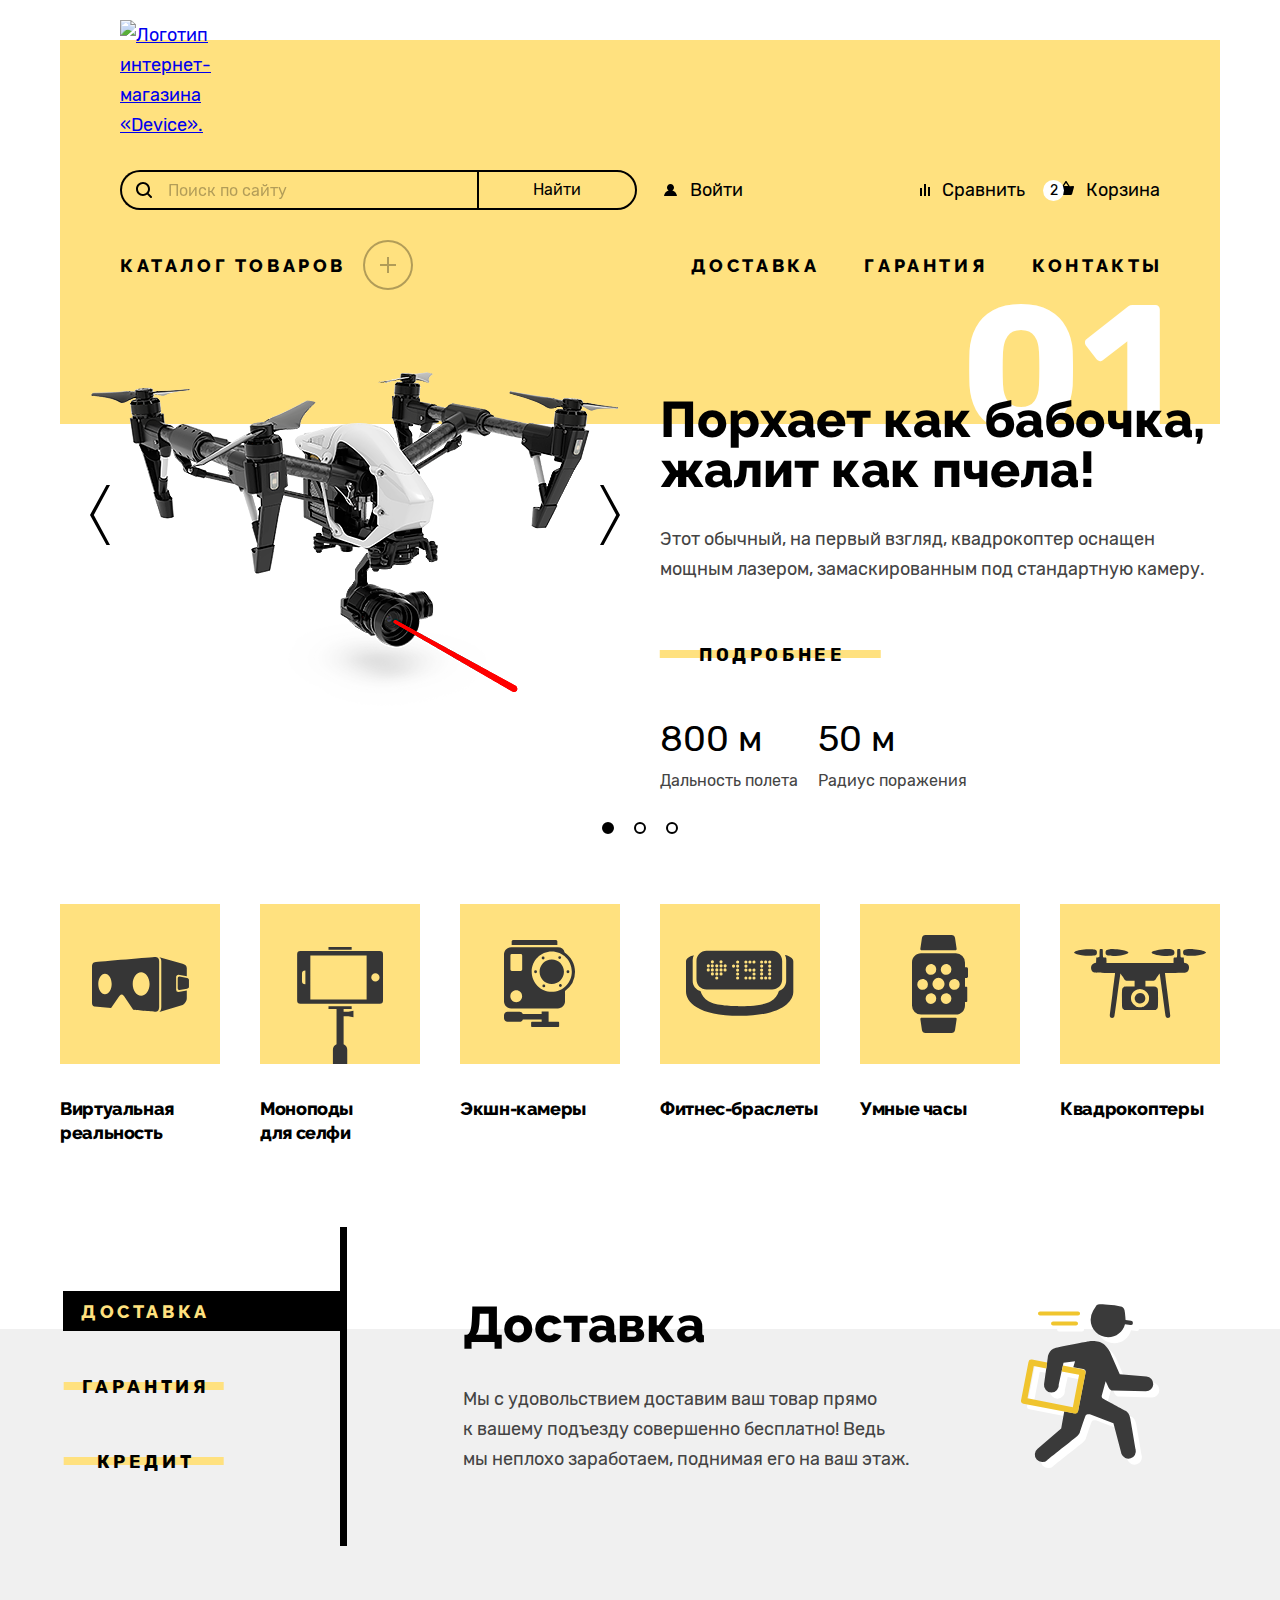
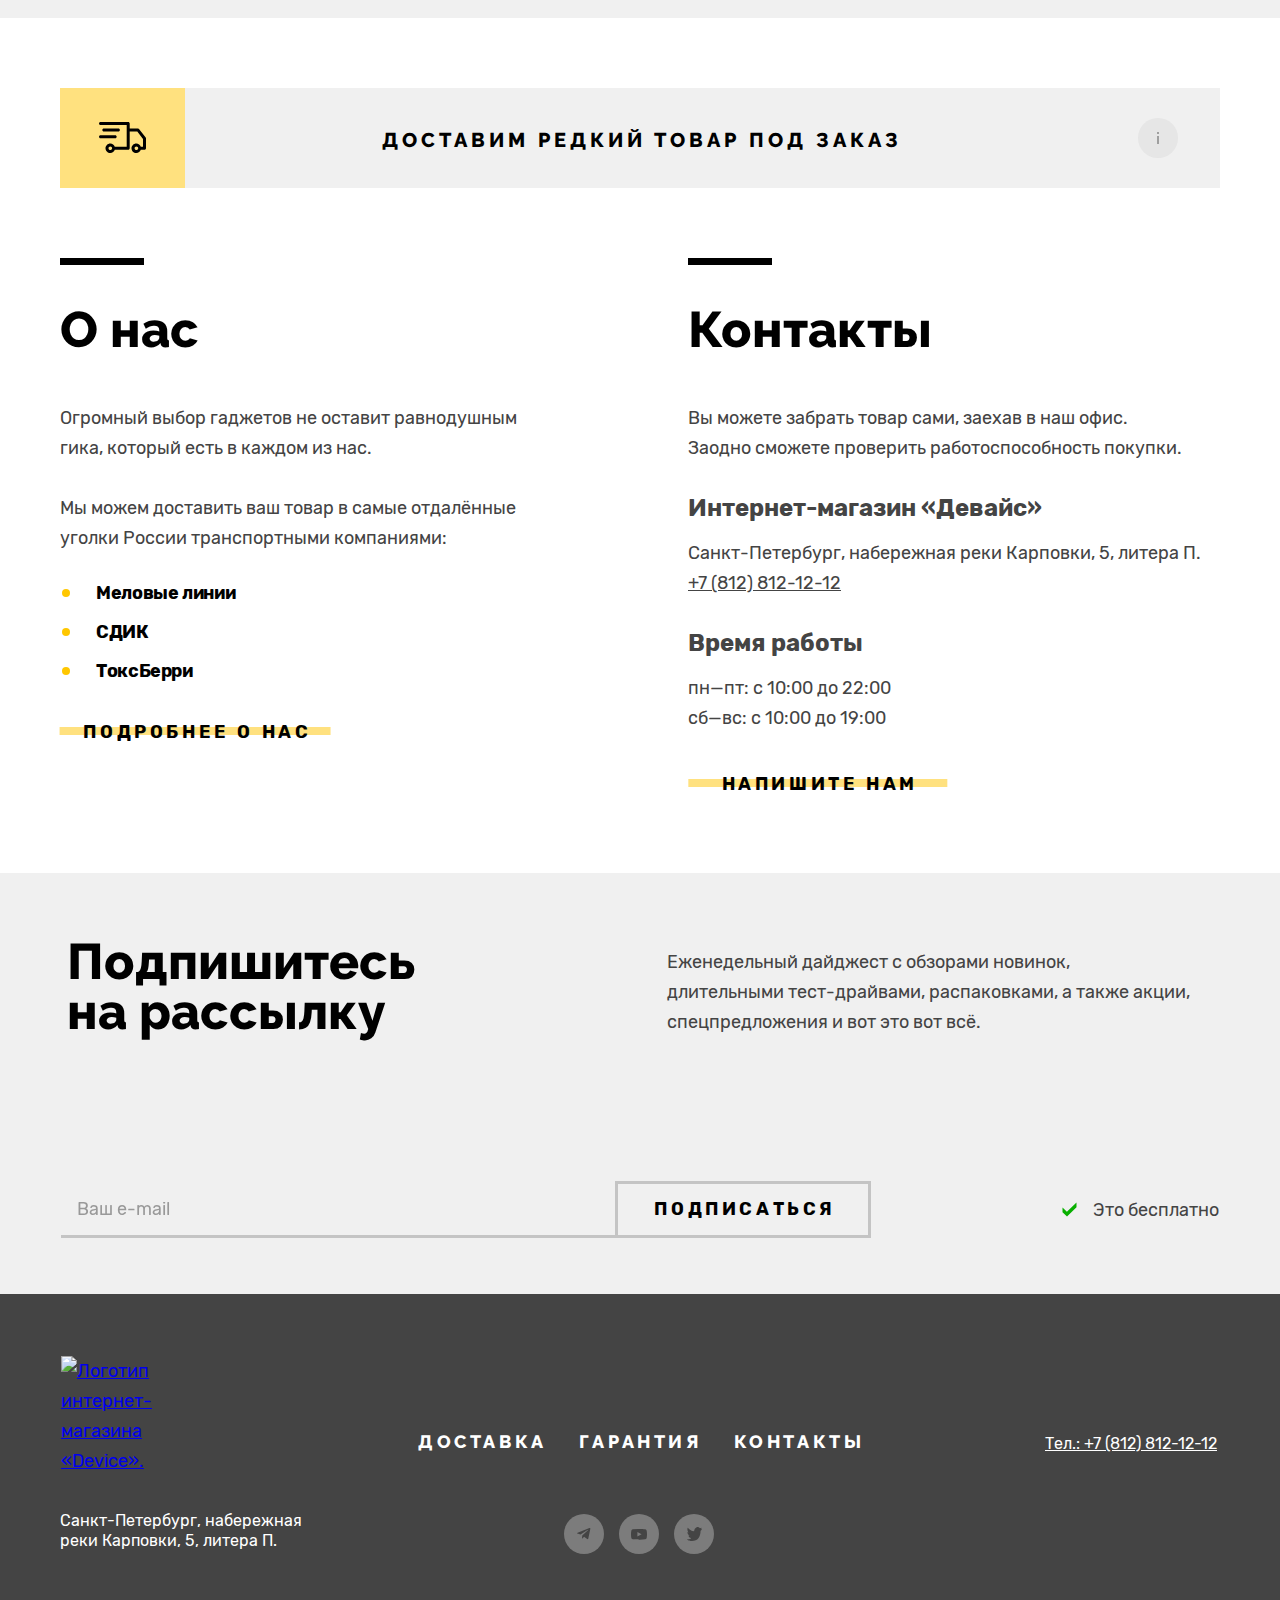
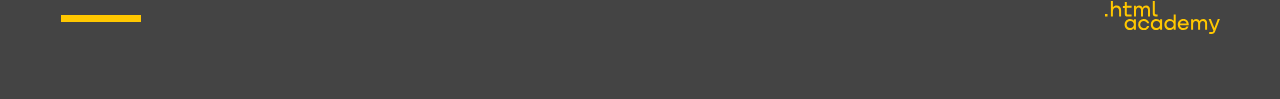
==== index.html @ b06fe4e9 "Рефакторинг сетки слайдера на Главной" ====
<!DOCTYPE html>
<html lang="ru">

	<head>
		<meta charset="utf-8">
		<meta name="viewport" content="width=device-width, initial-scale=1.0">
		<title>Главная | Девайс | HTML Academy</title>
		<meta name="description" content="Интернет-магазин гаджетов «Девайс».">
		<link rel="stylesheet" href="./styles/styles.min.css">

		<link rel="icon" href="./favicon.ico" sizes="any">
		<link rel="icon" href="./favicons/favicon.png" type="image/png" sizes="32x32">
	</head>

	<body>
		<header class="page-header container">
			<a class="page-header-logo logo focus-outline" href="./index.html" aria-current="page" aria-label="Главная">
				<img class="logo-image" src="./images/header-logo.svg" width="145" height="36" alt="Логотип интернет-магазина «Device».">
			</a>

			<div class="user-menu">
				<form class="site-search-form" action="https://echo.htmlacademy.ru/" method="get" autocomplete="off">
					<label class="site-search-label">
						<span class="visually-hidden">Поиск по сайту</span>
						<input class="site-search-field text-small" type="search" name="site-search" placeholder="Поиск по сайту" required>
					</label>
					<button class="site-search-button text-small normalize-button" type="submit">Найти</button>
				</form>

				<div class="user-navigation">
					<div class="user-auth">
						<a class="user-button login-button interactive-element" href="javascript:void(0)">Войти</a>
					</div>

					<a class="user-button compare-button interactive-element" href="javascript:void(0)">Сравнить</a>

					<div class="user-cart">
						<a class="user-button cart-button interactive-element" href="javascript:void(0)">
							Корзина
							<span class="cart-counter flex-center">2</span>
						</a>

						<div class="cart-popover text-small">
							<h2 class="visually-hidden">Корзина</h2>

							<ul class="cart-product-list reset-list">
								<li class="cart-product-item">
									<a class="cart-product-link interactive-element" href="javascript:void(0)">
										<h3 class="cart-product-title text-small">Любительская<br>селфи-палка</h3>
										<img class="cart-product-image" src="./images/cart-popover-product-1.jpg" width="39" height="43" alt="Черная палка для селфи с простым горизонтальным держателем.">
									</a>
									<button class="cart-product-remove normalize-button interactive-element" type="button">
										<span class="visually-hidden">Удалить из корзины</span>
									</button>
								</li>

								<li class="cart-product-item">
									<a class="cart-product-link interactive-element" href="javascript:void(0)">
										<h3 class="cart-product-title text-small">Профессиональная<br>селфи-палка</h3>
										<img class="cart-product-image" src="./images/cart-popover-product-2.jpg" width="39" height="43" alt="Черная палка для селфи со складным универсальным держателем.">
									</a>
									<button class="cart-product-remove normalize-button interactive-element" type="button">
										<span class="visually-hidden">Удалить из корзины</span>
									</button>
								</li>
							</ul>

							<dl class="cart-order-info">
								<div class="order-info-item order-info-number">
									<dt class="order-info-title">Товаров:&nbsp;</dt>
									<dd class="order-info-description">2</dd>
								</div>
								<div class="order-info-item order-info-price">
									<dt class="order-info-title">Сумма:&nbsp;</dt>
									<dd class="order-info-description">2000 ₽</dd>
								</div>
							</dl>

							<div class="cart-popover-button-container">
								<a class="cart-popover-button subtitle flex-center focus-outline" href="javascript:void(0)">
									Открыть корзину
								</a>
							</div>
						</div>
					</div>
				</div>
			</div>

			<!-- Для выделения текущей страницы - ссылке добавить класс "is-current" и удалить класс "interactive-element" -->

			<nav class="main-navigation">
				<div class="catalog-navigation">
					<button class="catalog-toggle subtitle normalize-button focus-outline" type="button">
						<span class="catalog-toggle-text">Каталог товаров</span>
						<span class="catalog-toggle-icon flex-center"></span>
					</button>

					<ul class="catalog-navigation-list reset-list">
						<li class="catalog-navigation-item">
							<a class="catalog-navigation-link interactive-element" href="javascript:void(0)">Виртуальная реальность</a>
						</li>
						<li class="catalog-navigation-item">
							<a class="catalog-navigation-link interactive-element" href="javascript:void(0)">Фитнес-браслеты</a>
						</li>
						<li class="catalog-navigation-item">
							<a class="catalog-navigation-link interactive-element" href="javascript:void(0)">Квадрокоптеры</a>
						</li>
						<li class="catalog-navigation-item">
							<a class="catalog-navigation-link interactive-element" href="./catalog.html">Моноподы для cелфи</a>
						</li>
						<li class="catalog-navigation-item">
							<a class="catalog-navigation-link interactive-element" href="javascript:void(0)">Умные часы</a>
						</li>
						<li class="catalog-navigation-item">
							<a class="catalog-navigation-link interactive-element" href="javascript:void(0)">Экшн-камеры</a>
						</li>
					</ul>
				</div>

				<ul class="site-navigation reset-list">
					<li class="site-navigation-item">
						<a class="site-navigation-link subtitle interactive-element" href="javascript:void(0)">Доставка</a>
					</li>
					<li class="site-navigation-item">
						<a class="site-navigation-link subtitle interactive-element" href="javascript:void(0)">Гарантия</a>
					</li>
					<li class="site-navigation-item">
						<a class="site-navigation-link subtitle interactive-element" href="javascript:void(0)">Контакты</a>
					</li>
				</ul>
			</nav>
		</header>

		<main class="main-index main-container">
			<h1 class="visually-hidden">Интернет-магазин гаджетов «Девайс»</h1>

			<section class="slider container section-gap">
				<h2 class="visually-hidden">Лучшие предложения нашего интернет-магазина</h2>

				<!-- Для переключения слайдов - слайду добавить класс "is-active" -->

				<ul class="slider-cards reset-list">
					<li class="slider-card is-active">
						<div class="slider-image-wrapper flex-center">
							<img class="slider-image" src="./images/slider-quadcopter.png" width="560" height="560" alt="Квадрокоптер, стреляющий лазером.">
						</div>

						<div class="slider-content">
							<h3 class="slider-title main-title">Порхает как бабочка, жалит как пчела!</h3>
							<p class="slider-description">
								Этот обычный, на первый взгляд, квадрокоптер оснащен мощным лазером, замаскированным под стандартную камеру.
							</p>
							<div class="slider-link-wrapper button-yellow-wrapper">
								<a class="slider-link button-yellow subtitle" href="javascript:void(0)">Подробнее</a>
							</div>
							<dl class="slider-features">
								<div class="slider-feature">
									<dt class="slider-feature-title">Дальность полета</dt>
									<dd class="slider-feature-description">800 м</dd>
								</div>
								<div class="slider-feature">
									<dt class="slider-feature-title">Радиус поражения</dt>
									<dd class="slider-feature-description">50 м</dd>
								</div>
							</dl>
						</div>
					</li>

					<li class="slider-card">
						<div class="slider-image-wrapper flex-center">
							<img class="slider-image" src="./images/slider-fitness-bracelet.png" width="560" height="560" alt="Мотивирующий фитнес-браслет.">
						</div>

						<div class="slider-content">
							<h3 class="slider-title main-title">Худеем<br>правильно!</h3>
							<p class="slider-description">
								Мотивирующие фитнес-браслеты помогут найти в себе силы не пропускать занятия и соблюдать диету.
							</p>
							<div class="slider-link-wrapper button-yellow-wrapper">
								<a class="slider-link button-yellow subtitle" href="javascript:void(0)">Подробнее</a>
							</div>
							<dl class="slider-features">
								<div class="slider-feature">
									<dt class="slider-feature-title">Без подзарядки</dt>
									<dd class="slider-feature-description">48 часов</dd>
								</div>
							</dl>
						</div>
					</li>

					<li class="slider-card">
						<div class="slider-image-wrapper flex-center">
							<img class="slider-image" src="./images/slider-selfie-stick.png" width="560" height="560" alt="Самая длинная селфи-палка.">
						</div>

						<div class="slider-content">
							<h3 class="slider-title main-title">Делай селфи,<br>как Бен Стиллер!</h3>
							<p class="slider-description">
								Самая длинная палка для селфи доступна в нашем магазине. Восемь (Восемь, Карл!) метров длиной и весом всего 5 кг.
							</p>
							<div class="slider-link-wrapper button-yellow-wrapper">
								<a class="slider-link button-yellow subtitle" href="javascript:void(0)">Подробнее</a>
							</div>
							<dl class="slider-features slider-features-big-gap">
								<div class="slider-feature">
									<dt class="slider-feature-title">Длина палки</dt>
									<dd class="slider-feature-description">8,5 м</dd>
								</div>
								<div class="slider-feature">
									<dt class="slider-feature-title">Вес палки</dt>
									<dd class="slider-feature-description">5 кг</dd>
								</div>
								<div class="slider-feature">
									<dt class="slider-feature-title">Материал</dt>
									<dd class="slider-feature-description">Карбон</dd>
								</div>
							</dl>
						</div>
					</li>
				</ul>

				<div class="slider-controls">
					<button class="slider-button slider-prev normalize-button interactive-element" type="button">
						<span class="visually-hidden">Предыдущий слайд</span>
					</button>
					<button class="slider-button slider-next normalize-button interactive-element" type="button">
						<span class="visually-hidden">Следующий слайд</span>
					</button>
				</div>

				<!-- Для переключения индикаторов и номеров слайдов - кнопке добавить класс "is-current" -->

				<div class="slider-pagination">
					<button class="slider-pagination-button is-current normalize-button focus-outline" type="button">
						<span class="visually-hidden">1 слайд</span>
					</button>
					<button class="slider-pagination-button normalize-button focus-outline" type="button">
						<span class="visually-hidden">2 слайд</span>
					</button>
					<button class="slider-pagination-button normalize-button focus-outline" type="button">
						<span class="visually-hidden">3 слайд</span>
					</button>
				</div>
			</section>

			<section class="index-catalog container section-gap">
				<h2 class="visually-hidden">Каталог товаров</h2>

				<ul class="index-catalog-cards reset-list">
					<li class="index-catalog-card">
						<a class="index-catalog-link index-catalog-virtual focus-outline" href="javascript:void(0)">
							<h3 class="index-catalog-title main-title">Виртуальная реальность</h3>
						</a>
					</li>
					<li class="index-catalog-card">
						<a class="index-catalog-link index-catalog-monopods focus-outline" href="./catalog.html">
							<h3 class="index-catalog-title main-title">Моноподы для&nbsp;селфи</h3>
						</a>
					</li>
					<li class="index-catalog-card">
						<a class="index-catalog-link index-catalog-cameras focus-outline" href="javascript:void(0)">
							<h3 class="index-catalog-title main-title">Экшн-камеры</h3>
						</a>
					</li>
					<li class="index-catalog-card">
						<a class="index-catalog-link index-catalog-bracelets focus-outline" href="javascript:void(0)">
							<h3 class="index-catalog-title main-title">Фитнес-браслеты</h3>
						</a>
					</li>
					<li class="index-catalog-card">
						<a class="index-catalog-link index-catalog-watches focus-outline" href="javascript:void(0)">
							<h3 class="index-catalog-title main-title">Умные часы</h3>
						</a>
					</li>
					<li class="index-catalog-card">
						<a class="index-catalog-link index-catalog-quadcopters focus-outline" href="javascript:void(0)">
							<h3 class="index-catalog-title main-title">Квадрокоптеры</h3>
						</a>
					</li>
				</ul>
			</section>

			<section class="services section-gap">
				<div class="services-wrapper container">
					<h2 class="visually-hidden">Наши услуги</h2>

					<!-- Для переключения вкладок - кнопке добавить класс "is-current" и удалить класс "button-yellow" -->

					<div class="services-controls">
						<button class="services-button is-current subtitle normalize-button" type="button">
							<span class="services-button-text">Доставка</span>
						</button>
						<button class="services-button button-yellow subtitle normalize-button" type="button">
							<span class="services-button-text">Гарантия</span>
						</button>
						<button class="services-button button-yellow subtitle normalize-button" type="button">
							<span class="services-button-text">Кредит</span>
						</button>
					</div>

					<!-- Для переключения вкладок - вкладке добавить класс "is-active" -->

					<ul class="services-tabs reset-list">
						<li class="services-tab services-delivery is-active">
							<div class="services-info">
								<h3 class="services-title main-title">Доставка</h3>
								<p class="services-description reset-paragraph">
									Мы с удовольствием доставим ваш товар прямо к&nbsp;вашему подъезду совершенно бесплатно! Ведь мы&nbsp;неплохо заработаем, поднимая его на ваш этаж.
								</p>
							</div>
						</li>

						<li class="services-tab services-warranty">
							<div class="services-info">
								<h3 class="services-title main-title">Гарантия</h3>
								<p class="services-description reset-paragraph">
									Если из-за возгорания купленного у нас товара у вас сгорит дом — не переживайте, мы выдадим вам новый. Товар, не дом, конечно же.
								</p>
							</div>
						</li>

						<li class="services-tab services-credit">
							<div class="services-info">
								<h3 class="services-title main-title">Кредит</h3>
								<p class="services-description reset-paragraph">
									Залезть в долговую яму стало проще! Кредитные консультанты подберут для вас наиболее выгодные условия кредита. Выгодные для банка, разумеется.
								</p>
							</div>
						</li>
					</ul>
				</div>
			</section>

			<section class="on-order container section-gap">
				<h2 class="visually-hidden">Доставка под заказ</h2>

				<a class="on-order-button focus-outline" href="javascript:void(0)">
					<span class="on-order-button-text subtitle">Доставим редкий товар под заказ</span>
					<span class="on-order-button-icon flex-center"></span>
				</a>
			</section>

			<div class="company-info container section-gap">
				<section class="about">
					<h2 class="company-info-title main-title">О нас</h2>

					<p class="company-info-description company-info-row-gap">
						Огромный выбор гаджетов не оставит равнодушным гика, который есть в каждом из нас.
					</p>
					<p class="company-info-description company-info-row-gap">
						Мы можем доставить ваш товар в самые отдалённые уголки России транспортными компаниями:
					</p>
					<ul class="about-delivery-list company-info-row-gap reset-list">
						<li class="about-delivery-item text-bold">Меловые линии</li>
						<li class="about-delivery-item text-bold">СДИК</li>
						<li class="about-delivery-item text-bold">ТоксБерри</li>
					</ul>

					<div class="about-more-wrapper button-yellow-wrapper">
						<a class="about-more button-yellow subtitle" href="javascript:void(0)">Подробнее о нас</a>
					</div>
				</section>

				<section class="contacts">
					<h2 class="company-info-title main-title">Контакты</h2>

					<p class="company-info-description company-info-row-gap">
						Вы можете забрать товар сами, заехав в наш офис. Заодно сможете проверить работоспособность покупки.
					</p>
					<h3 class="company-info-subtitle">Интернет-магазин «Девайс»</h3>
					<address class="contacts-address company-info-row-gap">
						<p class="contacts-address-text reset-paragraph">Санкт-Петербург, набережная реки Карповки, 5, литера П.</p>
						<a class="contacts-phone interactive-element" href="tel:+78128121212">+7 (812) 812-12-12</a>
					</address>
					<h3 class="company-info-subtitle">Время работы</h3>
					<ul class="contacts-schedule company-info-row-gap reset-list">
						<li class="contacts-schedule-item">пн—пт: с 10:00 до 22:00</li>
						<li class="contacts-schedule-item">сб—вс: с 10:00 до 19:00</li>
					</ul>

					<div class="contacts-feedback-wrapper button-yellow-wrapper">
						<a class="contacts-feedback button-yellow subtitle" href="javascript:void(0)">Напишите нам</a>
					</div>
				</section>
			</div>

			<section class="subscription">
				<div class="subscription-wrapper container">
					<div class="subscription-info-container">
						<h2 class="subscription-title main-title">Подпишитесь на&nbsp;рассылку</h2>
						<p class="subscription-description">
							Еженедельный дайджест с обзорами новинок,<br>
							длительными тест-драйвами, распаковками, а также акции, спецпредложения и вот это вот всё.
						</p>
					</div>

					<!-- Для показа ошибки - полю формы добавить класс "has-error" -->

					<div class="subscription-form-container">
						<form class="subscription-form" action="https://echo.htmlacademy.ru/" method="post" autocomplete="off">
							<label class="subscription-label">
								<span class="visually-hidden">Введите ваш e-mail</span>
								<input class="subscription-field normalize-input" type="email" name="subscription-email" placeholder="Ваш e-mail" required>
							</label>
							<button class="subscription-button button subtitle focus-outline" type="submit">
								Подписаться
							</button>
						</form>

						<span class="subscription-remark">Это бесплатно</span>
					</div>
				</div>
			</section>
		</main>

		<footer class="page-footer">
			<div class="page-footer-wrapper container">
				<div class="page-footer-left">
					<a class="page-footer-logo logo focus-outline" href="./index.html" aria-current="page" aria-label="Главная">
						<img class="logo-image" src="./images/footer-logo.svg" width="145" height="36" alt="Логотип интернет-магазина «Device».">
					</a>

					<address class="page-footer-address text-small">
						<p class="page-footer-address-text reset-paragraph">Санкт-Петербург, набережная реки Карповки, 5, литера П.</p>
					</address>
				</div>

				<div class="page-footer-center">
					<ul class="footer-navigation reset-list">
						<li class="footer-navigation-item">
							<a class="footer-navigation-link page-footer-link subtitle focus-outline" href="javascript:void(0)">
								Доставка
							</a>
						</li>
						<li class="footer-navigation-item">
							<a class="footer-navigation-link page-footer-link subtitle focus-outline" href="javascript:void(0)">
								Гарантия
							</a>
						</li>
						<li class="footer-navigation-item">
							<a class="footer-navigation-link page-footer-link subtitle focus-outline" href="javascript:void(0)">
								Контакты
							</a>
						</li>
					</ul>

					<ul class="footer-social reset-list">
						<li class="footer-social-item">
							<a class="footer-social-link footer-social-telegram flex-center" href="https://t.me/htmlacademy" target="_blank">
								<span class="visually-hidden">Мы в Telegram</span>
							</a>
						</li>
						<li class="footer-social-item">
							<a class="footer-social-link footer-social-youtube flex-center" href="https://www.youtube.com/user/htmlacademyru" target="_blank">
								<span class="visually-hidden">Мы на Youtube</span>
							</a>
						</li>
						<li class="footer-social-item">
							<a class="footer-social-link footer-social-twitter flex-center" href="https://twitter.com/htmlacademy_ru" target="_blank">
								<span class="visually-hidden">Мы в Twitter</span>
							</a>
						</li>
					</ul>
				</div>

				<div class="page-footer-right">
					<address class="page-footer-address text-small">
						<a class="page-footer-phone page-footer-link focus-outline" href="tel:+78128121212">Тел.: +7 (812) 812-12-12</a>
					</address>

					<a class="page-footer-developer focus-outline" href="https://htmlacademy.ru/" target="_blank">
						<span class="visually-hidden">Разработчик дизайна сайта — HTML Academy</span>
					</a>
				</div>
			</div>
		</footer>

		<!-- Для открытия модального окна - удалить у него класс "modal-container-close" -->

		<div class="modal-container modal-container-close flex-center">
			<div class="modal modal-on-order">
				<button class="modal-close-button normalize-button focus-outline" type="button">
					<span class="visually-hidden">Закрыть</span>
				</button>

				<section class="modal-content">
					<h2 class="modal-title main-title">Доставка под заказ</h2>

					<form class="on-order-form" action="https://echo.htmlacademy.ru/" method="post" autocomplete="off">

						<!-- Для показа сообщения добавить ему класс "is-shown" -->

						<p class="on-order-group">
							<label class="on-order-control">
								<span class="on-order-label text-bold">Ваше имя:</span>
								<input class="on-order-field on-order-field-name text-small focus-outline" type="text" name="customer-name" placeholder="Введите имя" required>
							</label>
							<span class="on-order-message"></span>
						</p>

						<!-- Для показа ошибки добавить классы - текстовому полю "has-error", сообщению об ошибке "on-order-error" -->

						<p class="on-order-group on-order-email">
							<label class="on-order-control">
								<span class="on-order-label text-bold">Ваш e-mail:</span>
								<input class="on-order-field on-order-field-email text-small focus-outline" type="email" name="customer-email" placeholder="Введите e-mail" required>
							</label>
							<span class="on-order-message">Забавный у вас адрес</span>
						</p>

						<p class="on-order-group on-order-goods">
							<label class="on-order-control">
								<span class="on-order-label text-bold">Что нужно привезти:</span>
								<input class="on-order-field on-order-field-goods text-small focus-outline" type="text" name="customer-goods" placeholder="В свободной форме" required>
							</label>
							<span class="on-order-message"></span>
						</p>

						<div class="on-order-group on-order-number">
							<div class="on-order-label-tooltip">
								<label class="on-order-label-number text-bold" for="customer-number">Количество:</label>

								<div class="on-order-form-tooltip">
									<button class="form-tooltip-toggle normalize-button flex-center" type="button" aria-labelledby="tooltip-label-number">
									</button>
									<span class="form-tooltip-text text-small" role="tooltip" id="tooltip-label-number">
										Постараемся найти, сколько нужно. Привезём сколько получится по требованиям к&nbsp;провозу багажа.
									</span>
								</div>
							</div>

							<!-- Для показа ошибки добавить обертке класс "has-error" -->

							<div class="on-order-field-number">
								<button class="on-order-number-button on-order-number-minus flex-center" type="button">
									<span class="visually-hidden">Уменьшить количество</span>
								</button>
								<input class="on-order-number-input text-small" type="number" id="customer-number" name="customer-number" value="1" min="0" required>
								<button class="on-order-number-button on-order-number-plus flex-center" type="button">
									<span class="visually-hidden">Увеличить количество</span>
								</button>
							</div>
						</div>

						<div class="form-button-wrapper button-yellow-wrapper">
							<button class="on-order-form-button button-yellow subtitle normalize-button" type="submit">
								Отправить
							</button>
						</div>
					</form>
				</section>
			</div>
		</div>
	</body>
</html>
---- styles/styles.min.css ----
@font-face{font-family:"Rubik";font-style:normal;font-weight:400;src:url(../fonts/rubik/rubik-400.woff2)format("woff2");font-display:swap}@font-face{font-family:"Rubik";font-style:normal;font-weight:700;src:url(../fonts/rubik/rubik-700.woff2)format("woff2");font-display:swap}@font-face{font-family:"Raleway";font-style:normal;font-weight:800;src:url(../fonts/raleway/raleway-800.woff2)format("woff2");font-display:swap}*,::after,::before{box-sizing:border-box}html{height:100%}body{display:flex;flex-direction:column;min-width:1240px;min-height:100%;margin:0;font:18px/30px"Rubik","Arial",sans-serif;color:#444;background-color:#fff}img{max-width:100%;height:auto;object-fit:contain}.container{width:1160px;margin:0 auto}.main-container{flex-grow:1}.section-gap{margin-bottom:70px}.flex-center{display:flex;align-items:center;justify-content:center}.visually-hidden{position:absolute;width:1px;height:1px;margin:-1px;padding:0;white-space:nowrap;border:0;-webkit-clip-path:inset(100%);clip-path:inset(100%);clip:rect(0 0 0 0);overflow:hidden}.reset-list{margin:0;padding:0;list-style:none}.reset-paragraph{margin:0}.normalize-button{cursor:pointer}.normalize-button,.normalize-input{margin:0;padding:0;font-family:inherit;background-color:transparent;border:0}.main-title,.subtitle{margin:0;font-family:"Raleway","Verdana",sans-serif;font-weight:800;font-size:50px;line-height:50px;color:#000}.subtitle{font-size:18px;line-height:21px;letter-spacing:.2em;text-transform:uppercase;text-decoration:none}.text-bold,.text-small{line-height:20px;color:#000}.text-bold{font-weight:700;font-size:18px;letter-spacing:-.02em}.text-small{font-size:16px}.button{min-height:57px;margin:0;padding:15px 32px 15px 36px;font-family:inherit;background-color:transparent;border:0;cursor:pointer}.button:disabled{opacity:.3;pointer-events:none}.button-yellow-wrapper{display:inline-block}.button-yellow{position:relative;left:2.5%;z-index:1;display:inline-flex;align-items:center;justify-content:center;min-width:210px;max-width:305px;min-height:40px;margin:0;padding:11px 11px 8px 15px;font-family:inherit;text-align:center;background-color:transparent;border:0;cursor:pointer}.button-yellow::after,.button-yellow::before{position:absolute;top:50%;left:50%;width:105%;height:100%;content:""}.button-yellow::before{z-index:-1;background-color:#ffe17f;transform:translate(-50%,-50%) scaleY(.2);transition:100ms ease-in}.button-yellow::after{transform:translate(-50%,-50%);background-color:transparent}.interactive-element:hover,.logo:hover .logo-image{opacity:.6}.interactive-element:focus-visible{outline:2px solid #af4fff;outline-offset:2px}@supports not selector(:focus-visible){.interactive-element:focus{outline:2px solid #af4fff;outline-offset:2px}}.interactive-element:active,.logo:active .logo-image{opacity:.3}.interactive-element:disabled{opacity:.1;pointer-events:none}.focus-outline:focus-visible,.site-search-button:focus-visible::before{outline:2px solid #af4fff;outline-offset:2px}@supports not selector(:focus-visible){.focus-outline:focus{outline:2px solid #af4fff;outline-offset:2px}}.logo{display:block;width:145px}.logo-image{display:block;object-fit:fill;transition:opacity 100ms ease-out}.page-header{padding:20px 60px 0;background:linear-gradient(rgba(255,255,255,0) 40px,#ffe17f 40px)}.page-header-logo,.user-menu{margin-bottom:30px}.user-menu{display:grid;grid-template-columns:517px 1fr;gap:26px;align-items:start}.site-search-form{display:flex}.site-search-label{width:359px;min-height:40px;margin-right:-2px}.site-search-field{width:calc(100% - 2px);height:100%;margin:0;padding:8px 18px 8px 46px;font-family:inherit;background:url(../icons/stack.svg#header-site-search)no-repeat 14px center/16px 16px;background-color:transparent;border:2px solid #000;border-right:0;border-radius:50px 0 0 50px;-webkit-appearance:textfield;appearance:textfield}.site-search-field::placeholder{color:#000;opacity:.3}.site-search-field::-webkit-search-cancel-button,.site-search-field::-webkit-search-decoration,.site-search-field::-webkit-search-results-button,.site-search-field::-webkit-search-results-decoration{margin:0;-webkit-appearance:none;appearance:none}.site-search-field:focus{outline:0}.site-search-label:focus-within{z-index:1;outline:2px solid #af4fff;outline-offset:2px}.site-search-field:disabled{opacity:.3}.site-search-button{position:relative;flex-shrink:0;width:160px;padding:8px 18px;border:2px solid #000;border-radius:0 50px 50px 0;transition:300ms ease-out}.site-search-button::before{position:absolute;top:-2px;left:-2px;width:calc(100% + 4px);height:calc(100% + 4px);content:""}.site-search-button:hover{color:#fff;background-color:#000}.site-search-button:focus{outline:0}@supports not selector(:focus-visible){.site-search-button:focus::before{outline:2px solid #af4fff;outline-offset:2px}}.site-search-button:active{color:rgba(255,255,255,.3);background-color:#000}.site-search-button:disabled{opacity:.3;pointer-events:none}.user-navigation{display:flex;flex-wrap:wrap;row-gap:5px}.user-auth{display:flex;align-items:flex-start;justify-content:space-between;width:231px;margin-right:26px}.user-button{display:flex;padding:5px 0;text-decoration:none;color:#000}.user-button::before{flex-shrink:0;margin:9px 12px 0 0;background-repeat:no-repeat;content:""}.login-button::before{width:15px;height:12px;background-image:url(../icons/stack.svg#header-user-login);background-size:15px 12px}.log-ut-button{margin-left:9px;padding:2px;text-decoration:none;color:rgba(0,0,0,.3)}.log-ut-button:active,.log-ut-button:hover{color:#000}.compare-button{margin-right:auto}.compare-button::before{width:10px;height:12px;background-image:url(../icons/stack.svg#header-user-compare);background-size:10px 12px}.user-cart{position:relative}.cart-button::before{width:16px;height:14px;margin:6px 12px 0-3px;background-image:url(../icons/stack.svg#header-user-cart);background-size:16px 14px}.cart-counter{z-index:1;order:-1;align-self:flex-start;min-width:21px;min-height:21px;margin:4.5px -3px 0 0;padding:0 1px;font-size:14px;line-height:17px;background-color:#fff;border-radius:50px}.cart-popover{position:absolute;top:calc(100% + 5px);right:-77px;z-index:3;display:none;width:320px;min-height:134px;color:#fff;background-color:#000}.cart-popover::before{position:absolute;top:-6px;left:50%;transform:translateX(-50%);width:14px;height:6px;background:url(../icons/stack.svg#popover-triangle)no-repeat 0 0/14px 6px;content:""}.cart-item:focus-within .cart-popover{display:block}.cart-product-item{display:grid;grid-template-columns:1fr 10px;column-gap:23px;padding:20px}.cart-product-item+.cart-product-item{position:relative;margin-top:1px}.cart-product-item+.cart-product-item::before{position:absolute;top:-1px;left:0;width:100%;height:1px;background-color:rgba(255,255,255,.1);content:""}.cart-product-link{display:grid;grid-template-columns:39px 1fr;column-gap:23px;align-items:start;justify-self:start;padding-right:3px;text-decoration:none;color:inherit;transition:opacity 150ms ease-out}.cart-product-title{margin:0;font-weight:400;color:inherit}.cart-product-image{order:-1}.cart-product-remove{width:10px;height:10px;transition:opacity 150ms ease-out}.cart-product-remove::before{display:block;height:100%;background:url(../icons/stack.svg#cart-popover-cross)no-repeat 0 0/10px 10px;content:""}.cart-order-info{display:grid;grid-template-columns:120px 150px;column-gap:10px;min-height:44px;margin:0;padding:0 20px;background-color:#1a1a1a}.order-info-item{display:flex;align-items:center}.order-info-price{justify-content:flex-end}.order-info-description{margin:0}.cart-popover-button-container{padding:20px}.cart-popover-button{width:100%;min-height:50px;padding:14px 20px 14px 24px;background-color:#fff;transition:background-color 150ms ease-out,color 150ms ease-out}.cart-popover-button:hover{background-color:#ffe17f}.cart-popover-button:active{color:rgba(0,0,0,.3);background-color:#ffe17f}.cart-popover-button:not([href]){color:rgba(0,0,0,.3);pointer-events:none}.main-navigation{position:relative;z-index:2;display:grid;grid-template-columns:293px 1fr;column-gap:90px;align-items:start}.catalog-navigation:focus-within .catalog-toggle-icon::before{content:none}.catalog-navigation:focus-within .catalog-navigation-list{display:grid}.catalog-toggle{display:flex;text-align:left}.catalog-toggle-text{width:236px;margin-right:7px;padding:15px 0 14px}.catalog-toggle-icon{position:relative;align-self:center;flex-shrink:0;width:50px;height:50px;border:2px solid #000;border-radius:50%;opacity:.3;transition:opacity 100ms ease-in}.catalog-toggle-icon::after,.catalog-toggle-icon::before{position:absolute;width:16px;height:2px;background-color:#000;content:""}.catalog-toggle-icon::before{transform:rotate(90deg)}.catalog-toggle:active .catalog-toggle-icon,.catalog-toggle:hover .catalog-toggle-icon{opacity:1}.catalog-navigation-list{position:absolute;top:calc(100% - 19px);left:-60px;z-index:-1;display:none;grid-template-columns:222px 182px 222px;gap:8px 30px;align-content:start;width:calc(100% + 115px);min-height:180px;padding:28px 57px 27px;font-size:16px;line-height:18px;background-color:#ffe17f}.catalog-navigation-item:nth-child(6){grid-column:1/2}.catalog-navigation-item:nth-child(7){grid-row:2/3;grid-column:3/4}.catalog-navigation-link{position:relative;display:inline-flex;padding:5px 3px;text-decoration:none;color:#000}.catalog-navigation-link.is-current::after,.site-navigation-link.is-current::after{position:absolute;left:3px;bottom:1px;width:calc(100% - 6px);height:1px;background-color:#000;content:""}.site-navigation{display:flex;flex-wrap:wrap;gap:5px 45px;justify-self:end;margin-right:-3px}.site-navigation-link{position:relative;display:block;padding:15px 0 14px}.site-navigation-link.is-current::after{left:5px;bottom:3px;width:calc(100% - 8px);height:2px}.page-footer{margin-top:auto;padding:62px 0 61px;color:#fff;background-color:#444}.page-footer-wrapper{display:flex}.page-footer-left{position:relative;width:243px;margin:0 110px 16px 0;padding-bottom:71px}.page-footer-left::after{position:absolute;bottom:0;left:1px;width:80px;height:7px;background-color:#ffc700;content:""}.page-footer-center{display:grid;align-content:start;max-width:453px;margin-top:65px}.page-footer-right{display:flex;flex-direction:column;align-items:flex-end;width:200px;margin:78px 0 4px auto}.page-footer-logo{margin:0 0 35px 1px}.page-footer-address{font-style:normal;color:inherit}.footer-navigation{display:flex;flex-wrap:wrap;margin-bottom:47px}.footer-navigation-item{margin:0 27px 6px 0}.footer-navigation-item:nth-child(3n){margin-right:0}.page-footer-link{text-decoration:none;color:inherit;transition:color 150ms ease-out,opacity 150ms ease-out}.footer-navigation-link{position:relative;display:block;padding:10px 0 9px 5px}.footer-navigation-link::after{position:absolute;left:5px;bottom:3px;width:calc(100% - 8px);height:2px;background-color:transparent;transition:background-color 150ms ease-out;content:""}.footer-navigation-link:active::after,.footer-navigation-link:hover::after{background-color:#ffc700}.footer-social{display:flex;justify-self:center;max-width:370px}.footer-social-item{margin-right:15px}.footer-social-item:last-child{margin-right:0}.footer-social-link{position:relative;z-index:1;width:40px;height:40px;background-color:rgba(255,255,255,.3);border-radius:50%;transition:background-color 150ms ease-out}.footer-social-link::before{width:18px;height:18px;background-repeat:no-repeat;background-size:18px 18px;transition:opacity 150ms ease-out;content:""}.footer-social-telegram::before{background-image:url(../icons/stack.svg#footer-logo-telegram)}.footer-social-youtube::before{background-image:url(../icons/stack.svg#footer-logo-youtube)}.footer-social-twitter::before{background-image:url(../icons/stack.svg#footer-logo-twitter)}.footer-social-link::after{position:absolute;z-index:-1;width:100%;height:100%;content:""}.footer-social-link:active,.footer-social-link:hover{background-color:#ffc700}.footer-social-link:active::before{opacity:.3}.footer-social-link:focus{outline:0}.footer-social-link:focus-visible::after,.services-button.is-current:focus-visible::after{outline:2px solid #af4fff;outline-offset:2px}@supports not selector(:focus-visible){.footer-social-link:focus::after{outline:2px solid #af4fff;outline-offset:2px}}.page-footer-right>:nth-last-child(2){margin-bottom:63px}.page-footer-phone{display:block;width:175px;text-decoration:underline}.page-footer-link:hover{color:#ffc700}.page-footer-link:active{color:#ffc700;opacity:.3}.page-footer-developer{width:115px;height:33px;margin-top:auto}.page-footer-developer::before{display:block;height:100%;-webkit-mask:url(../icons/stack.svg#footer-logo-developer);mask:url(../icons/stack.svg#footer-logo-developer);background-color:#ffc700;transition:background-color 150ms ease-out,opacity 150ms ease-out;content:""}.page-footer-developer:hover::before{background-color:#fff}.page-footer-developer:active::before{background-color:#fff;opacity:.3}.button-yellow:hover::before{transform:translate(-50%,-50%) scaleY(1)}.button-yellow:focus{outline:0}.button-yellow:focus-visible::after{outline:2px solid #af4fff}@supports not selector(:focus-visible){.button-yellow:focus::after{outline:2px solid #af4fff}}.button-yellow:active::before{background-color:#fc3;transform:translate(-50%,-50%) scaleY(1);transition:100ms ease-out}.button-yellow:disabled{opacity:.3;pointer-events:none}.slider{position:relative;z-index:1;background:linear-gradient(#ffe17f 134px,rgba(255,255,255,0) 134px)}.slider-card{display:none}.slider-card.is-active{display:grid;grid-template-columns:repeat(2,560px);column-gap:40px;align-items:start}.slider-image-wrapper{width:560px;height:560px;margin-top:-16px}.slider-content{margin:105px 0 38px}.slider-title{margin-bottom:29px}.slider-description{margin:0 0 18px}.slider-description:last-of-type{margin-bottom:50px}.slider-link-wrapper{margin-bottom:50px}.slider-features{display:grid;grid-template-columns:repeat(3,auto);gap:20px;justify-content:start;margin:0}.slider-features-big-gap{gap:41px}.slider-feature{display:flex;flex-direction:column}.slider-feature-title{font-size:16px}.slider-feature-description{order:-1;margin:0 0 12px;font-size:36px;color:#000}.slider-controls{position:absolute;top:195px;left:30px;z-index:1;display:flex;justify-content:space-between;width:530px}.slider-button{width:20px;height:60px;background-image:url(../icons/stack.svg#slider-arrow);background-repeat:no-repeat;background-size:100% 100%;transition:opacity 50ms ease-out}.slider-next{transform:rotate(180deg)}.slider-pagination{display:flex;justify-content:center;gap:20px;margin-top:-12px;padding:0 60px;counter-reset:slider}.slider-pagination-button{width:12px;height:12px;counter-increment:slider}.slider-pagination-button::before{position:absolute;top:13px;right:49px;z-index:-1;display:flex;align-items:center;justify-content:flex-end;min-width:250px;height:135px;font-weight:700;font-size:180px;color:#fff;content:none}.slider-pagination-button::after{display:block;height:100%;background-color:#fff;border:2px solid #000;border-radius:50%;transition:opacity 50ms ease-out;content:""}.slider-pagination-button.is-current::before{content:counter(slider,decimal-leading-zero)}.slider-pagination-button.is-current::after{background-color:#000}.slider-pagination-button:hover::after{opacity:.6}.index-catalog-link:active,.slider-pagination-button:active::after{opacity:.3}.slider-pagination-button:disabled::after{opacity:.1}.index-catalog-cards{display:grid;grid-template-columns:repeat(6,160px);gap:40px}.index-catalog-card{display:grid}.index-catalog-link{display:grid;grid-template-rows:max-content;row-gap:33px;text-decoration:none;color:#000;transition:opacity 150ms ease-out}.index-catalog-link::before{height:160px;background-color:#ffe17f;background-repeat:no-repeat;background-size:160px 160px;transition:background-color 150ms ease-out;content:""}.index-catalog-virtual::before{background-image:url(../icons/stack.svg#index-catalog-virtual)}.index-catalog-monopods::before{background-image:url(../icons/stack.svg#index-catalog-monopods)}.index-catalog-cameras::before{background-image:url(../icons/stack.svg#index-catalog-cameras)}.index-catalog-bracelets::before{background-image:url(../icons/stack.svg#index-catalog-bracelets)}.index-catalog-watches::before{background-image:url(../icons/stack.svg#index-catalog-watches)}.index-catalog-quadcopters::before{background-image:url(../icons/stack.svg#index-catalog-quadcopters)}.index-catalog-link:hover::before{background-color:#ffc700}.index-catalog-link:active::before{background-color:#ffe17f}.index-catalog-title{min-height:60px;font-size:18px;line-height:24px;letter-spacing:-.02em}.services{padding-bottom:72px;background:linear-gradient(rgba(255,255,255,0) 102px,#f0f0f0 102px)}.services-wrapper{display:grid;grid-template-columns:287px 1fr;column-gap:116px}.services-controls{position:relative;display:grid;row-gap:35px;justify-items:start;align-self:start;width:280px;padding:64px 0 65px}.services-button.is-current::after,.services-controls::after{position:absolute;top:0;left:100%;width:7px;height:100%;background-color:#000;content:""}.services-button{min-width:153px;max-width:240px;padding-left:14px;padding-right:10px}.services-button-text{display:block;transition:transform 300ms ease-out}.services-button.is-current{position:relative;left:2.5%;z-index:1;padding-top:10px;padding-bottom:9px;color:#ffe17f}.services-button.is-current::after{left:-2.5%;z-index:-1;width:280px;transform:none}.services-button.is-current:focus-visible{outline:0}@supports not selector(:focus-visible){.services-button.is-current:focus{outline:0}}@supports not selector(:focus-visible){.services-button.is-current:focus::after{outline:2px solid #af4fff;outline-offset:2px}}.services-button.is-current:active .services-button-text,.services-button.is-current:focus-visible .services-button-text,.services-button.is-current:hover .services-button-text{transform:translateX(26px)}@supports not selector(:focus-visible){.services-button.is-current:focus .services-button-text{transform:translateX(26px)}}.services-tabs{padding-top:73px}.services-tab{display:none;justify-content:space-between}.services-tab.is-active{display:flex}.services-info{width:480px}.services-title{margin-bottom:34px}.services-delivery::after{width:139px;height:165px;margin:4px 60px 5px 0;background:url(../icons/stack.svg#tabs-delivery)no-repeat center/contain;content:""}.services-warranty::after{width:172px;height:195px;margin:-11px 28px -11px 0;background:url(../icons/stack.svg#tabs-warranty)no-repeat center/contain;content:""}.services-credit::after{width:156px;height:188px;margin:-7px 28px -7px 0;background:url(../icons/stack.svg#tabs-credit)no-repeat center/contain;content:""}.on-order-button{display:grid;grid-template-columns:125px 1fr 125px;min-height:100px;text-decoration:none;color:#000;background-color:#f0f0f0;transition:opacity 150ms ease-out}.on-order-button-text{grid-column:2/3;padding:41px 57px 36px 61px;font-size:20px;line-height:23px;text-align:center}.on-order-button::before{background:url(../icons/stack.svg#on-order-delivery)no-repeat center/47px 32px;background-color:#ffe17f;transition:background-color 150ms ease-out;content:""}.on-order-button-icon{align-self:center;justify-self:center;width:40px;height:40px;background-color:rgba(220,220,220,.5);border-radius:50%;content:""}.on-order-button-icon::before{width:2px;height:12px;background:url(../icons/stack.svg#on-order-info)no-repeat 0 0/2px 12px;opacity:.3;transition:opacity 150ms ease-out;content:""}.on-order-button:active::before,.on-order-button:hover::before{background-color:#ffc700}.on-order-button:active .on-order-button-icon::before,.on-order-button:hover .on-order-button-icon::before{opacity:1}.on-order-button:active{opacity:.3}.company-info{display:grid;grid-template-columns:520px 532px;justify-content:space-between}.company-info-title{position:relative;margin-bottom:48px;padding-top:47px}.about-delivery-item::before,.company-info-title::before{position:absolute;top:0;left:0;width:84px;height:7px;background-color:#000;content:""}.company-info-description{width:500px;margin:0}.about{width:500px}.contacts{width:520px}.about-delivery-list{width:450px}.about-delivery-item{position:relative;margin:0 0 19px 2px;padding-left:34px}.about-delivery-item::before{top:6px;width:8px;height:8px;background-color:#ffc700;border-radius:50%}.about-delivery-item:last-child{margin-bottom:0}.about-more{min-width:258px}.company-info-subtitle{margin:0 0 15px;font-weight:700;font-size:24px}.contacts-address{font-style:normal}.contacts-phone{display:inline-block;color:inherit}.contacts-feedback{min-width:247px}.company-info-row-gap{margin-bottom:30px}.subscription{background-color:#f0f0f0}.subscription-wrapper{display:grid;grid-template-rows:repeat(2,auto);row-gap:144px;padding:64px 0 56px}.subscription-info-container{display:grid;grid-template-columns:350px 1fr;column-gap:250px;padding:0 7px}.subscription-description{margin:10px 0 0}.subscription-form-container{display:grid;grid-template-columns:1fr 210px;column-gap:138px;align-items:center;padding:0 1px}.subscription-form{display:flex}.subscription-label{flex-grow:1}.subscription-field{width:100%;height:100%;padding:13px 16px 11px;font:inherit;color:#444;border-bottom:3px solid #c4c4c4}.subscription-field::placeholder{color:#444;opacity:.5}.subscription-field:focus{outline:0;background-color:#dcdcdc}.subscription-field.has-error{border-bottom-color:#ff3d3d}.subscription-field:disabled{opacity:.3}.subscription-button{max-width:350px;border:3px solid #c4c4c4;transition:color 100ms ease-out,background-color 100ms ease-out,border-color 100ms ease-out}.subscription-button:hover{color:#fff;background-color:#000;border-color:#000}.subscription-button:active{color:rgba(255,255,255,.3);background-color:#000;border-color:#000}.subscription-remark{display:flex;justify-self:end}.subscription-remark::before{flex-shrink:0;width:16px;height:16px;margin:7px 16px 0 0;background:url(../icons/stack.svg#subscription-tick)no-repeat center/contain;content:""}.inner-header{padding:36px 40px 24px 60px}.inner-title{margin-bottom:15px}.breadcrumbs{display:flex;flex-wrap:wrap}.breadcrumbs-item{display:flex;align-items:center;margin:0 17px 10px 0}.breadcrumbs-item:last-child{margin-right:0}.breadcrumbs-item::before{width:4px;height:8px;margin-right:16px;background:url(../icons/stack.svg#breadcrumbs-divider)no-repeat center/contain;opacity:.2;content:""}.breadcrumbs-item:first-child::before{content:none}.breadcrumbs-link{text-decoration:none;color:#000;transition:opacity 150ms ease-out}.catalog{background-color:#f0f0f0}.catalog-wrapper{display:grid;grid-template-columns:320px 1fr}.catalog-subtitle{font-size:16px;line-height:19px}.catalog-result{display:flex;flex-direction:column}.catalog-filter{padding:25px 40px 64px 60px}.catalog-filter-title{margin:0 20px 60px 0}.filter-group{margin:0 20px 35px 0;padding:0;border:0}.filter-title{position:relative;width:100%;margin-bottom:20px;padding:12px 0 0}.filter-title::before{position:absolute;bottom:100%;left:0;width:100%;border-bottom:2px solid #000;content:""}.filter-button{width:210px}.filter-button::after,.filter-button::before{max-width:220px}.filter-range-title{margin-bottom:28px}.filter-range{min-height:35px}.range-scale{position:relative;border-bottom:2px solid #dcdcdc}.range-bar{position:absolute;top:0;left:0;width:119px;border-bottom:2px solid #000}.range-control{position:absolute;top:-8px;display:grid;row-gap:4px}.range-control-min{left:0;transform:translateX(-50%)}.range-control-max{right:0;transform:translateX(50%)}.range-toggle{position:relative;justify-self:center;width:18px;height:18px;background-color:#f0f0f0}.range-toggle::before{position:absolute;top:0;left:0;z-index:1;width:100%;height:100%;background-color:#ebebeb;border:2px solid #000;border-radius:50%;transition:50ms ease-out;content:""}.range-toggle:hover::before{opacity:.5}.range-toggle:active::before{background-color:#000;opacity:1}.range-input{display:block;width:32px;height:18px;padding:2px 1px 0 2px;font-size:14px;line-height:20px;text-align:center;color:#000}.range-control-max .range-input{width:72px}.range-input::placeholder{color:#000;opacity:.3}.filter-checkbox{margin-bottom:17px}.filter-radio{margin-bottom:20px}.filter-item:last-child{margin-bottom:0}.filter-control{display:inline-flex;vertical-align:top}.filter-mark{position:relative;flex-shrink:0;width:20px;height:20px;transition:opacity 50ms ease-out;cursor:pointer}.filter-mark::after{position:absolute;top:0;left:0;width:100%;height:100%;border:2px solid #ccc;content:""}.filter-input:checked+.filter-mark::after{border-color:#000}.filter-mark-checkbox::after{border-radius:3px}.filter-mark-radio::after{border-radius:50%}.filter-input-checkbox:checked+.filter-mark-checkbox::before{width:10px;height:10px;background:url(../icons/stack.svg#filter-tick);background-repeat:no-repeat;background-size:10px 10px;content:""}.filter-input-radio:checked+.filter-mark-radio::before{width:8px;height:8px;background-color:#000;border-radius:50%;transform:translateX(.5px);content:""}.filter-label{padding-left:16px;transition:opacity 50ms ease-out;cursor:pointer}.filter-control:hover .filter-label,.filter-control:hover .filter-mark{opacity:.6}.filter-input:focus-visible+.filter-mark{outline:2px solid #af4fff;outline-offset:2px}@supports not selector(:focus-visible){.filter-input:focus+.filter-mark{outline:2px solid #af4fff;outline-offset:2px}}.filter-control:active .filter-label,.filter-control:active .filter-mark{opacity:.3}.filter-input:disabled+.filter-mark,.filter-input:disabled~.filter-label{opacity:.1;pointer-events:none}.catalog-sorting{display:flex;align-items:flex-start;justify-content:space-between;padding:20px 40px}.catalog-sorting-title{max-width:270px;margin-top:5px}.sorting-select{min-width:142px;margin-right:2px;padding:0 32px 0 0;font:inherit;color:#000;background:url(../icons/stack.svg#sorting-select-icon)no-repeat right top/30px 30px;background-color:transparent;border:0;cursor:pointer;-webkit-appearance:none;appearance:none}.sorting-order{display:flex}.sorting-order-button{width:30px;height:30px}.sorting-order-button::before{width:11px;height:10px;background:url(../icons/stack.svg#sorting-order-icon)no-repeat;opacity:.2;content:""}.sorting-order-down::before{transform:rotate(180deg)}.sorting-order-button:hover::before{opacity:.5}.sorting-order-button:active::before{opacity:1}.catalog-products{display:flex;flex-direction:column;flex-grow:1;padding:70px 40px 78px;background-color:#fff}.catalog-product-cards{display:grid;grid-template-columns:repeat(2,1fr);gap:44px 40px;margin-bottom:44px}.product-card{display:grid}.product-link{position:relative;text-decoration:none}.product-image-wrapper{position:relative;height:380px;margin-bottom:32px;background-color:#f0f0f0}.product-image-wrapper::before{position:absolute;top:0;left:0;z-index:1;width:100%;height:100%;background-color:transparent;content:""}.product-new .product-image-wrapper::before{transition:background-color 300ms ease-out}.product-link:active .product-image-wrapper::before,.product-link:hover .product-image-wrapper::before{background-color:rgba(240,240,240,.8)}.product-info,.product-title{transition:opacity 150ms ease-out}.product-info{display:flex;justify-content:space-between}.product-new .product-info,.product-new .product-more{transition:opacity 300ms ease-out}.product-title{flex-shrink:0;width:230px;margin:0 20px 0 0}.product-link:hover .product-title{opacity:.6}.product-new:hover .product-title{opacity:1}.product-new:hover .product-info{opacity:.6}.product-link:active .product-title{opacity:1}.product-link:active .product-info{opacity:.3}.modal-close-button:hover::before,.product-new:active .product-info{opacity:.6}.product-price{padding-top:1px;font-size:18px;line-height:21px;text-align:right;color:#444}.product-more{position:absolute;top:170px;left:50%;transform:translateX(-50%);width:max-content;max-width:260px;opacity:0;transition:opacity 150ms ease-out;pointer-events:none}.product-image-wrapper::before,.product-more::before{transition:background-color 150ms ease-out}.product-more::after{content:none}.product-link:active .product-more,.product-link:hover .product-more{opacity:1}.product-link:active .product-more::before{background-color:#ffc700}.product-new{position:relative}.product-new::before{position:absolute;top:27px;right:27px;z-index:1;display:flex;align-items:center;justify-content:center;width:60px;height:60px;padding:0 0 2px 3px;font-family:"Raleway","Verdana",sans-serif;font-weight:800;font-size:14px;line-height:16px;letter-spacing:.2em;text-transform:uppercase;color:rgba(0,0,0,.6);border:2px solid rgba(0,0,0,.6);border-radius:50%;content:"New"}.catalog-show-more{margin:auto 0 44px;font-size:16px;line-height:19px;background-color:transparent;border:3px solid #e5e5e5;transition:border-color 100ms ease-out,opacity 100ms ease-out;cursor:pointer}.catalog-show-more:hover{border-color:#000}.catalog-show-more:active{border-color:#000;opacity:.3}.catalog-pagination{display:grid;grid-template-columns:200px max-content 213px;align-items:start;justify-content:space-between;background-color:#ebebeb}.pagination-button{max-width:200px;padding:25px 21px 25px 25px;text-align:center;transition:background-color 50ms ease-out,color 50ms ease-out}.pagination-button.is-disabled{color:rgba(68,68,68,.3)}.pagination-backward{justify-self:start}.pagination-forward{justify-self:end}.pagination-button:focus-visible{background-color:#f0f0f0}@supports not selector(:focus-visible){.pagination-button:focus{background-color:#f0f0f0}}.pagination-button:hover{background-color:#dcdcdc}.pagination-button.is-disabled:hover{color:rgba(68,68,68,.3);background-color:transparent}.pagination-button:active{color:rgba(0,0,0,.3);background-color:#dcdcdc}.pagination-list{display:flex;flex-wrap:wrap;align-self:center;max-width:300px;margin:16px 0 15px}.pagination-divider,.pagination-link{display:block;min-width:40px;max-width:65px;padding:10px 4px;text-align:center;text-decoration:none;color:rgba(68,68,68,.3);white-space:nowrap}.pagination-link.is-current,.pagination-link.is-current:hover{color:rgba(68,68,68,.6)}.pagination-link{transition:color 50ms ease-out}.pagination-link:hover{color:#444}.pagination-link:active{color:rgba(68,68,68,.1)}.modal-container{position:fixed;top:0;left:0;z-index:100;display:flex;width:100%;height:100%;background-color:rgba(240,240,240,.9);transition:display 300ms ease-out 50ms}.modal-container-close{display:none}.modal{position:relative;padding:62px 70px;background-color:#fff;border:10px solid #000;box-shadow:0 10px 0 rgba(0,0,0,.1)}.modal-on-order{width:920px}.modal-close-button{position:absolute;top:74px;right:70px;width:26px;height:26px}.modal-close-button::before{display:block;height:100%;background:url(../icons/stack.svg#modal-cross)no-repeat 0 0/26px 26px;content:""}.modal-close-button::after{position:fixed;inset:0;z-index:-1;content:""}.modal-close-button:active::before{opacity:.3}.modal-title{max-width:650px;margin-bottom:42px}.on-order-form{display:grid;grid-template-columns:360px 140px 180px;column-gap:40px}.on-order-group{min-height:114px;margin:0 0 42px}.on-order-email{grid-column:2/4}.on-order-goods{grid-column:1/3;margin-bottom:22px}.on-order-control{display:flex;flex-direction:column}.on-order-label{margin-bottom:14px}.on-order-field{padding:18px 58px 18px 18px;font-family:inherit;background-repeat:no-repeat;background-position:right 18px top 22px;background-size:15px 12px;background-color:#f0f0f0;border:2px solid transparent;transition:background-color 150ms ease-out}.on-order-field::placeholder{color:#000;opacity:.3}.on-order-field-name{background-image:url(../icons/stack.svg#modal-customer-name)}.on-order-field-email{background-image:url(../icons/stack.svg#modal-customer-email)}.on-order-field-goods{padding-right:18px;background:#f0f0f0}.on-order-field:not(:placeholder-shown){background-color:#ebebeb}.on-order-field:hover{background-color:#dcdcdc}.on-order-field:disabled{opacity:.3}.on-order-field:disabled:hover,.on-order-number-input:disabled:hover{background-color:#f0f0f0}.on-order-field:not(:placeholder-shown):disabled:hover{background-color:#ebebeb}.on-order-field.has-error{border:2px solid #ff3d3d}.on-order-message{display:none;margin:2px 0-2px;font-size:14px;line-height:20px;color:#000}.on-order-message.is-shown{display:block}.on-order-error{display:block;color:#ff3d3d}.form-button-wrapper{grid-column:1/-1;justify-self:start}.on-order-form-button{min-width:191px;max-width:280px}.on-order-number{min-height:94px}.on-order-label-tooltip{display:flex;margin-bottom:14px}.on-order-field-number{display:grid;grid-template-columns:repeat(3,60px)}.on-order-field-number.has-error{outline:2px solid #ff3d3d}.on-order-number-input{padding:20px 4px 20px 5px;font-family:inherit;text-align:center;background-color:#f0f0f0;border:0;transition:background-color 150ms ease-out;-webkit-appearance:textfield;appearance:textfield}.on-order-number-input::-webkit-inner-spin-button,.on-order-number-input::-webkit-outer-spin-button{margin:0;-webkit-appearance:none;appearance:none}.on-order-number-input:hover{background-color:#dcdcdc}.on-order-number-button{padding:22px;background-color:#f0f0f0;border:0;transition:background-color 150ms ease-out;cursor:pointer}.on-order-number-button::before{width:16px;height:16px;background-repeat:no-repeat;background-position:center;background-size:contain;transition:opacity 150ms ease-out;content:""}.on-order-number-minus::before{background-image:url(../icons/stack.svg#modal-number-minus)}.on-order-number-plus::before{background-image:url(../icons/stack.svg#modal-number-plus)}.on-order-number-button:hover{background-color:#ebebeb}.on-order-number-button:hover::before{opacity:.6}.on-order-number-button:focus-visible,.on-order-number-input:focus{outline:2px solid #af4fff;outline-offset:-2px}@supports not selector(:focus-visible){.on-order-number-button:focus{outline:2px solid #af4fff;outline-offset:-2px}}.on-order-number-button:active{background-color:#f0f0f0}.on-order-number-button:active::before{opacity:.3}.on-order-number-button:disabled,.on-order-number-input:disabled{opacity:.3;pointer-events:none}.on-order-number-button:disabled::before{opacity:.3}.on-order-form-tooltip{position:relative;flex-shrink:0;width:26px;height:26px;margin:-3px 0-3px 8px}.form-tooltip-toggle{width:100%;height:100%;background-color:#ffe17f;border-radius:50%}.form-tooltip-toggle::before{width:4px;height:12px;background:url(../icons/stack.svg#modal-tooltip-icon)no-repeat 0 0/4px 12px;content:""}.form-tooltip-text{position:absolute;right:-34px;z-index:10;display:none;width:200px;margin-top:10px;padding:19px 21px 21px;color:#fff;background-color:#000;box-shadow:0 10px 0 rgba(0,0,0,.1)}.form-tooltip-text::before{position:absolute;top:-6px;right:40px;width:14px;height:6px;background:url(../icons/stack.svg#popover-triangle)no-repeat 0 0/14px 6px;content:""}.form-tooltip-toggle:focus{outline:0}.form-tooltip-toggle:focus+.form-tooltip-text,.form-tooltip-toggle:hover+.form-tooltip-text{display:block}
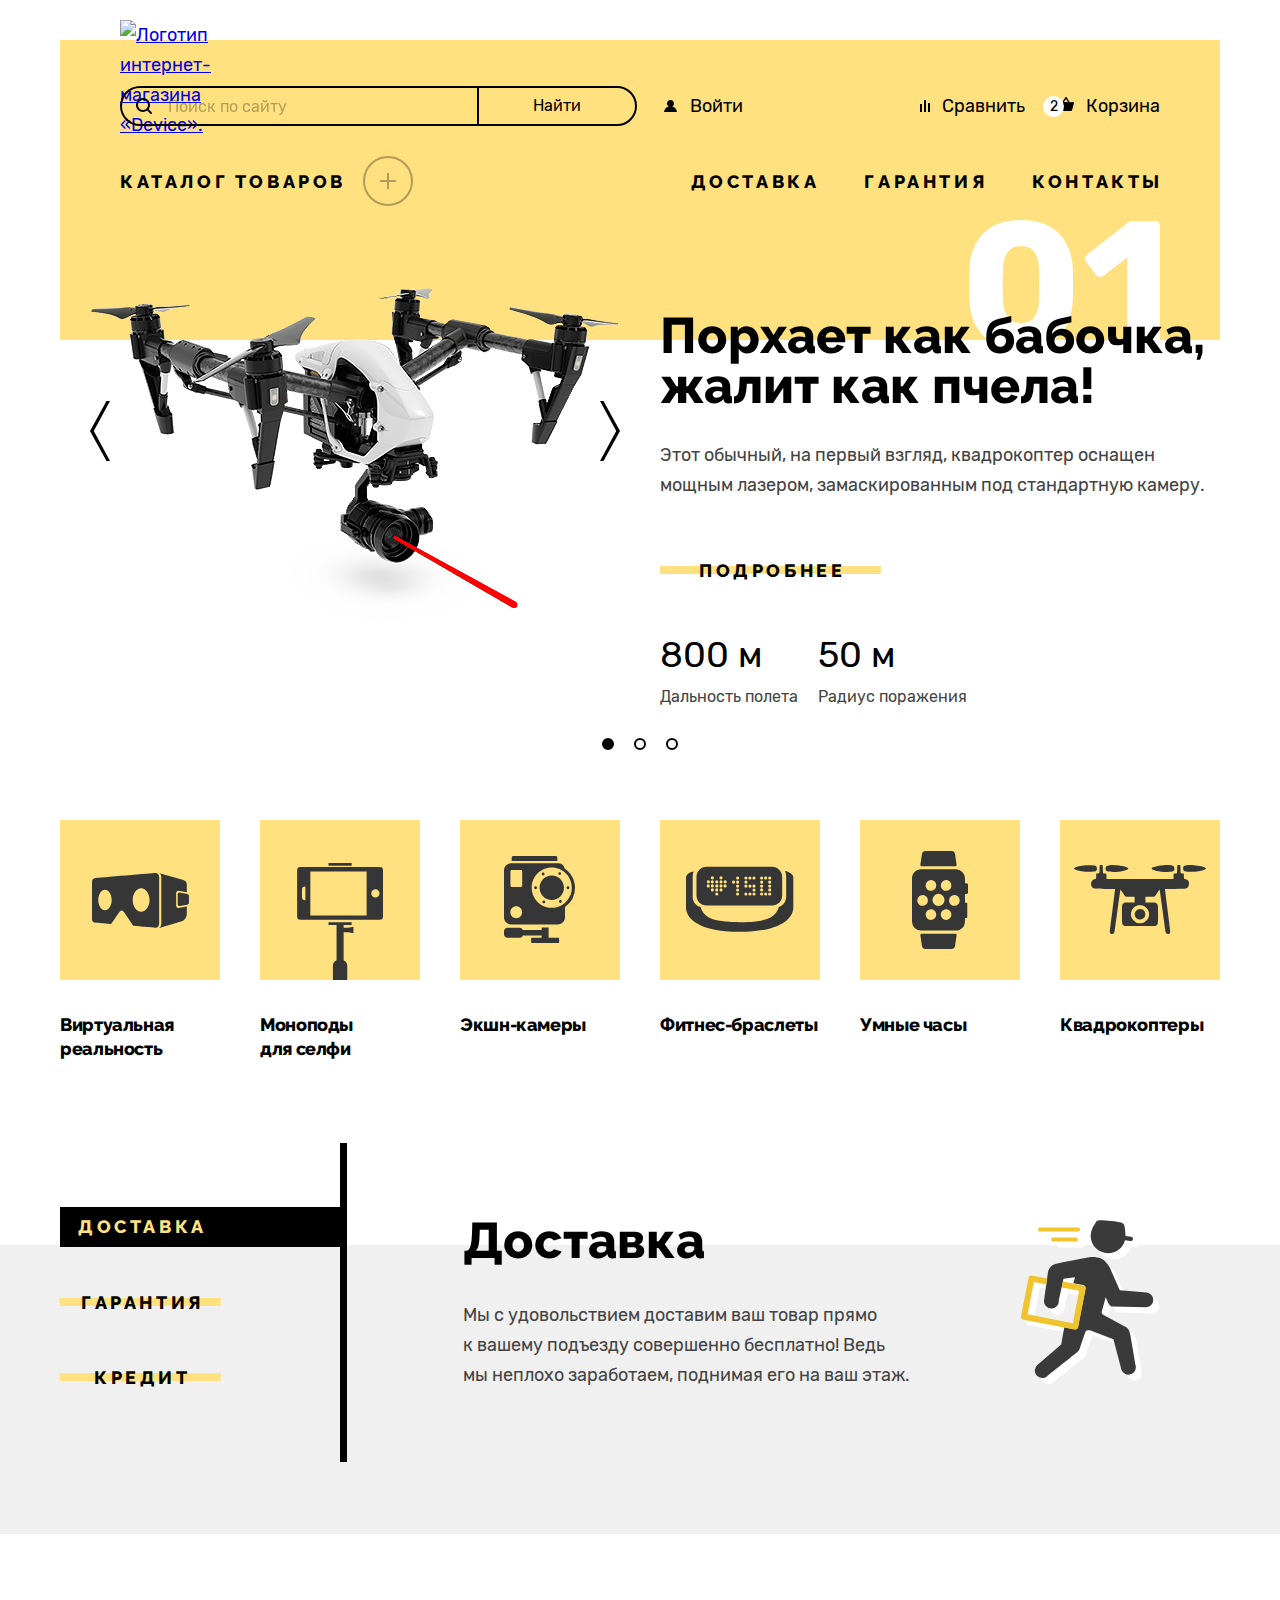
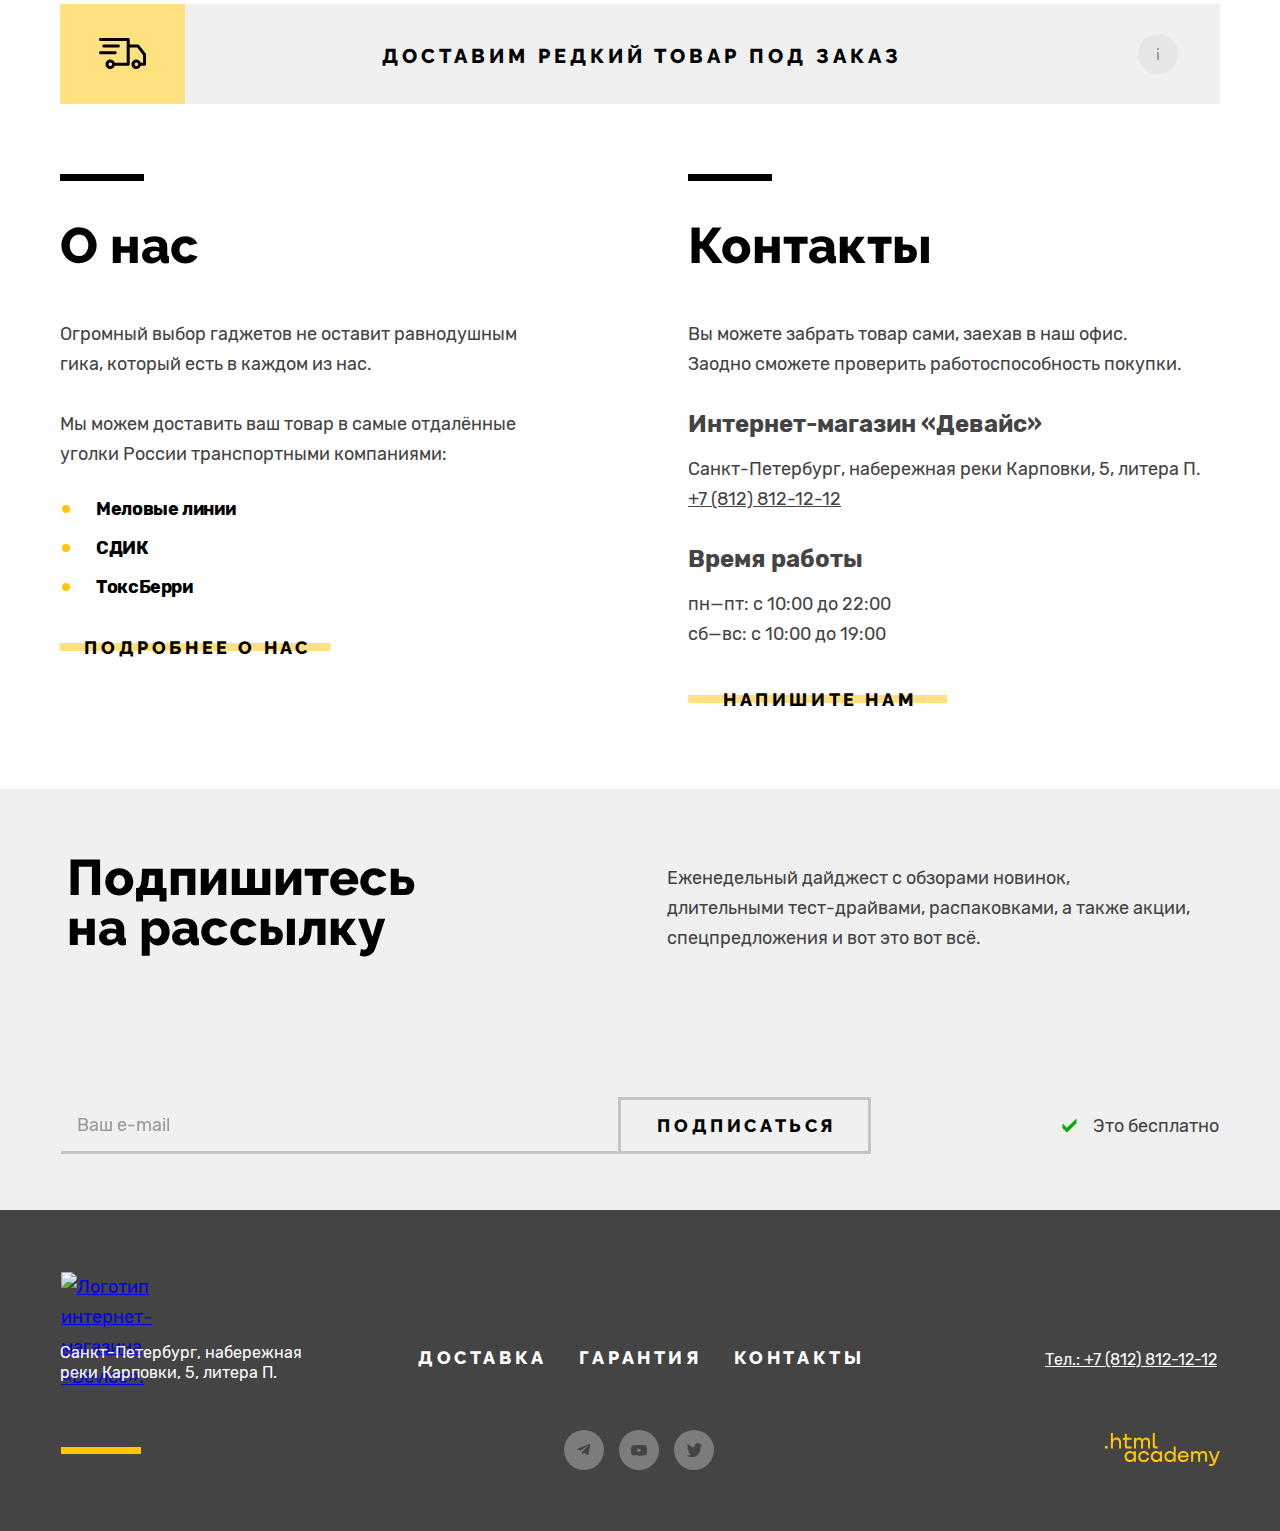
==== commit c3c82aea: "Рефакторинг сетки секций Каталог и Услуги" ====
--- a/index.html
+++ b/index.html
@@ -14,7 +14,7 @@
 
 	<body>
 		<header class="page-header container">
-			<a class="page-header-logo logo focus-outline" href="./index.html" aria-current="page" aria-label="Главная">
+			<a class="page-header-logo logo interactive-element" href="./index.html" aria-current="page" aria-label="Главная">
 				<img class="logo-image" src="./images/header-logo.svg" width="145" height="36" alt="Логотип интернет-магазина «Device».">
 			</a>
 
@@ -249,32 +249,32 @@
 				<ul class="index-catalog-cards reset-list">
 					<li class="index-catalog-card">
 						<a class="index-catalog-link index-catalog-virtual focus-outline" href="javascript:void(0)">
-							<h3 class="index-catalog-title main-title">Виртуальная реальность</h3>
+							<h3 class="index-catalog-title subtitle">Виртуальная реальность</h3>
 						</a>
 					</li>
 					<li class="index-catalog-card">
 						<a class="index-catalog-link index-catalog-monopods focus-outline" href="./catalog.html">
-							<h3 class="index-catalog-title main-title">Моноподы для&nbsp;селфи</h3>
+							<h3 class="index-catalog-title subtitle">Моноподы для&nbsp;селфи</h3>
 						</a>
 					</li>
 					<li class="index-catalog-card">
 						<a class="index-catalog-link index-catalog-cameras focus-outline" href="javascript:void(0)">
-							<h3 class="index-catalog-title main-title">Экшн-камеры</h3>
+							<h3 class="index-catalog-title subtitle">Экшн-камеры</h3>
 						</a>
 					</li>
 					<li class="index-catalog-card">
 						<a class="index-catalog-link index-catalog-bracelets focus-outline" href="javascript:void(0)">
-							<h3 class="index-catalog-title main-title">Фитнес-браслеты</h3>
+							<h3 class="index-catalog-title subtitle">Фитнес-браслеты</h3>
 						</a>
 					</li>
 					<li class="index-catalog-card">
 						<a class="index-catalog-link index-catalog-watches focus-outline" href="javascript:void(0)">
-							<h3 class="index-catalog-title main-title">Умные часы</h3>
+							<h3 class="index-catalog-title subtitle">Умные часы</h3>
 						</a>
 					</li>
 					<li class="index-catalog-card">
 						<a class="index-catalog-link index-catalog-quadcopters focus-outline" href="javascript:void(0)">
-							<h3 class="index-catalog-title main-title">Квадрокоптеры</h3>
+							<h3 class="index-catalog-title subtitle">Квадрокоптеры</h3>
 						</a>
 					</li>
 				</ul>
@@ -284,16 +284,16 @@
 				<div class="services-wrapper container">
 					<h2 class="visually-hidden">Наши услуги</h2>
 
-					<!-- Для переключения вкладок - кнопке добавить класс "is-current" и удалить класс "button-yellow" -->
+					<!-- Для выделения текущей вкладки - кнопке добавить класс "is-current" и удалить класс "button-yellow" -->
 
 					<div class="services-controls">
-						<button class="services-button is-current subtitle normalize-button" type="button">
+						<button class="services-button is-current subtitle" type="button">
 							<span class="services-button-text">Доставка</span>
 						</button>
-						<button class="services-button button-yellow subtitle normalize-button" type="button">
+						<button class="services-button button-yellow subtitle" type="button">
 							<span class="services-button-text">Гарантия</span>
 						</button>
-						<button class="services-button button-yellow subtitle normalize-button" type="button">
+						<button class="services-button button-yellow subtitle" type="button">
 							<span class="services-button-text">Кредит</span>
 						</button>
 					</div>
@@ -302,27 +302,27 @@
 
 					<ul class="services-tabs reset-list">
 						<li class="services-tab services-delivery is-active">
-							<div class="services-info">
+							<div class="services-content">
 								<h3 class="services-title main-title">Доставка</h3>
-								<p class="services-description reset-paragraph">
+								<p class="services-description">
 									Мы с удовольствием доставим ваш товар прямо к&nbsp;вашему подъезду совершенно бесплатно! Ведь мы&nbsp;неплохо заработаем, поднимая его на ваш этаж.
 								</p>
 							</div>
 						</li>
 
 						<li class="services-tab services-warranty">
-							<div class="services-info">
+							<div class="services-content">
 								<h3 class="services-title main-title">Гарантия</h3>
-								<p class="services-description reset-paragraph">
+								<p class="services-description">
 									Если из-за возгорания купленного у нас товара у вас сгорит дом — не переживайте, мы выдадим вам новый. Товар, не дом, конечно же.
 								</p>
 							</div>
 						</li>
 
 						<li class="services-tab services-credit">
-							<div class="services-info">
+							<div class="services-content">
 								<h3 class="services-title main-title">Кредит</h3>
-								<p class="services-description reset-paragraph">
+								<p class="services-description">
 									Залезть в долговую яму стало проще! Кредитные консультанты подберут для вас наиболее выгодные условия кредита. Выгодные для банка, разумеется.
 								</p>
 							</div>
--- a/styles/styles.min.css
+++ b/styles/styles.min.css
@@ -1 +1 @@
-@font-face{font-family:"Rubik";font-style:normal;font-weight:400;src:url(../fonts/rubik/rubik-400.woff2)format("woff2");font-display:swap}@font-face{font-family:"Rubik";font-style:normal;font-weight:700;src:url(../fonts/rubik/rubik-700.woff2)format("woff2");font-display:swap}@font-face{font-family:"Raleway";font-style:normal;font-weight:800;src:url(../fonts/raleway/raleway-800.woff2)format("woff2");font-display:swap}*,::after,::before{box-sizing:border-box}html{height:100%}body{display:flex;flex-direction:column;min-width:1240px;min-height:100%;margin:0;font:18px/30px"Rubik","Arial",sans-serif;color:#444;background-color:#fff}img{max-width:100%;height:auto;object-fit:contain}.container{width:1160px;margin:0 auto}.main-container{flex-grow:1}.section-gap{margin-bottom:70px}.flex-center{display:flex;align-items:center;justify-content:center}.visually-hidden{position:absolute;width:1px;height:1px;margin:-1px;padding:0;white-space:nowrap;border:0;-webkit-clip-path:inset(100%);clip-path:inset(100%);clip:rect(0 0 0 0);overflow:hidden}.reset-list{margin:0;padding:0;list-style:none}.reset-paragraph{margin:0}.normalize-button{cursor:pointer}.normalize-button,.normalize-input{margin:0;padding:0;font-family:inherit;background-color:transparent;border:0}.main-title,.subtitle{margin:0;font-family:"Raleway","Verdana",sans-serif;font-weight:800;font-size:50px;line-height:50px;color:#000}.subtitle{font-size:18px;line-height:21px;letter-spacing:.2em;text-transform:uppercase;text-decoration:none}.text-bold,.text-small{line-height:20px;color:#000}.text-bold{font-weight:700;font-size:18px;letter-spacing:-.02em}.text-small{font-size:16px}.button{min-height:57px;margin:0;padding:15px 32px 15px 36px;font-family:inherit;background-color:transparent;border:0;cursor:pointer}.button:disabled{opacity:.3;pointer-events:none}.button-yellow-wrapper{display:inline-block}.button-yellow{position:relative;left:2.5%;z-index:1;display:inline-flex;align-items:center;justify-content:center;min-width:210px;max-width:305px;min-height:40px;margin:0;padding:11px 11px 8px 15px;font-family:inherit;text-align:center;background-color:transparent;border:0;cursor:pointer}.button-yellow::after,.button-yellow::before{position:absolute;top:50%;left:50%;width:105%;height:100%;content:""}.button-yellow::before{z-index:-1;background-color:#ffe17f;transform:translate(-50%,-50%) scaleY(.2);transition:100ms ease-in}.button-yellow::after{transform:translate(-50%,-50%);background-color:transparent}.interactive-element:hover,.logo:hover .logo-image{opacity:.6}.interactive-element:focus-visible{outline:2px solid #af4fff;outline-offset:2px}@supports not selector(:focus-visible){.interactive-element:focus{outline:2px solid #af4fff;outline-offset:2px}}.interactive-element:active,.logo:active .logo-image{opacity:.3}.interactive-element:disabled{opacity:.1;pointer-events:none}.focus-outline:focus-visible,.site-search-button:focus-visible::before{outline:2px solid #af4fff;outline-offset:2px}@supports not selector(:focus-visible){.focus-outline:focus{outline:2px solid #af4fff;outline-offset:2px}}.logo{display:block;width:145px}.logo-image{display:block;object-fit:fill;transition:opacity 100ms ease-out}.page-header{padding:20px 60px 0;background:linear-gradient(rgba(255,255,255,0) 40px,#ffe17f 40px)}.page-header-logo,.user-menu{margin-bottom:30px}.user-menu{display:grid;grid-template-columns:517px 1fr;gap:26px;align-items:start}.site-search-form{display:flex}.site-search-label{width:359px;min-height:40px;margin-right:-2px}.site-search-field{width:calc(100% - 2px);height:100%;margin:0;padding:8px 18px 8px 46px;font-family:inherit;background:url(../icons/stack.svg#header-site-search)no-repeat 14px center/16px 16px;background-color:transparent;border:2px solid #000;border-right:0;border-radius:50px 0 0 50px;-webkit-appearance:textfield;appearance:textfield}.site-search-field::placeholder{color:#000;opacity:.3}.site-search-field::-webkit-search-cancel-button,.site-search-field::-webkit-search-decoration,.site-search-field::-webkit-search-results-button,.site-search-field::-webkit-search-results-decoration{margin:0;-webkit-appearance:none;appearance:none}.site-search-field:focus{outline:0}.site-search-label:focus-within{z-index:1;outline:2px solid #af4fff;outline-offset:2px}.site-search-field:disabled{opacity:.3}.site-search-button{position:relative;flex-shrink:0;width:160px;padding:8px 18px;border:2px solid #000;border-radius:0 50px 50px 0;transition:300ms ease-out}.site-search-button::before{position:absolute;top:-2px;left:-2px;width:calc(100% + 4px);height:calc(100% + 4px);content:""}.site-search-button:hover{color:#fff;background-color:#000}.site-search-button:focus{outline:0}@supports not selector(:focus-visible){.site-search-button:focus::before{outline:2px solid #af4fff;outline-offset:2px}}.site-search-button:active{color:rgba(255,255,255,.3);background-color:#000}.site-search-button:disabled{opacity:.3;pointer-events:none}.user-navigation{display:flex;flex-wrap:wrap;row-gap:5px}.user-auth{display:flex;align-items:flex-start;justify-content:space-between;width:231px;margin-right:26px}.user-button{display:flex;padding:5px 0;text-decoration:none;color:#000}.user-button::before{flex-shrink:0;margin:9px 12px 0 0;background-repeat:no-repeat;content:""}.login-button::before{width:15px;height:12px;background-image:url(../icons/stack.svg#header-user-login);background-size:15px 12px}.log-ut-button{margin-left:9px;padding:2px;text-decoration:none;color:rgba(0,0,0,.3)}.log-ut-button:active,.log-ut-button:hover{color:#000}.compare-button{margin-right:auto}.compare-button::before{width:10px;height:12px;background-image:url(../icons/stack.svg#header-user-compare);background-size:10px 12px}.user-cart{position:relative}.cart-button::before{width:16px;height:14px;margin:6px 12px 0-3px;background-image:url(../icons/stack.svg#header-user-cart);background-size:16px 14px}.cart-counter{z-index:1;order:-1;align-self:flex-start;min-width:21px;min-height:21px;margin:4.5px -3px 0 0;padding:0 1px;font-size:14px;line-height:17px;background-color:#fff;border-radius:50px}.cart-popover{position:absolute;top:calc(100% + 5px);right:-77px;z-index:3;display:none;width:320px;min-height:134px;color:#fff;background-color:#000}.cart-popover::before{position:absolute;top:-6px;left:50%;transform:translateX(-50%);width:14px;height:6px;background:url(../icons/stack.svg#popover-triangle)no-repeat 0 0/14px 6px;content:""}.cart-item:focus-within .cart-popover{display:block}.cart-product-item{display:grid;grid-template-columns:1fr 10px;column-gap:23px;padding:20px}.cart-product-item+.cart-product-item{position:relative;margin-top:1px}.cart-product-item+.cart-product-item::before{position:absolute;top:-1px;left:0;width:100%;height:1px;background-color:rgba(255,255,255,.1);content:""}.cart-product-link{display:grid;grid-template-columns:39px 1fr;column-gap:23px;align-items:start;justify-self:start;padding-right:3px;text-decoration:none;color:inherit;transition:opacity 150ms ease-out}.cart-product-title{margin:0;font-weight:400;color:inherit}.cart-product-image{order:-1}.cart-product-remove{width:10px;height:10px;transition:opacity 150ms ease-out}.cart-product-remove::before{display:block;height:100%;background:url(../icons/stack.svg#cart-popover-cross)no-repeat 0 0/10px 10px;content:""}.cart-order-info{display:grid;grid-template-columns:120px 150px;column-gap:10px;min-height:44px;margin:0;padding:0 20px;background-color:#1a1a1a}.order-info-item{display:flex;align-items:center}.order-info-price{justify-content:flex-end}.order-info-description{margin:0}.cart-popover-button-container{padding:20px}.cart-popover-button{width:100%;min-height:50px;padding:14px 20px 14px 24px;background-color:#fff;transition:background-color 150ms ease-out,color 150ms ease-out}.cart-popover-button:hover{background-color:#ffe17f}.cart-popover-button:active{color:rgba(0,0,0,.3);background-color:#ffe17f}.cart-popover-button:not([href]){color:rgba(0,0,0,.3);pointer-events:none}.main-navigation{position:relative;z-index:2;display:grid;grid-template-columns:293px 1fr;column-gap:90px;align-items:start}.catalog-navigation:focus-within .catalog-toggle-icon::before{content:none}.catalog-navigation:focus-within .catalog-navigation-list{display:grid}.catalog-toggle{display:flex;text-align:left}.catalog-toggle-text{width:236px;margin-right:7px;padding:15px 0 14px}.catalog-toggle-icon{position:relative;align-self:center;flex-shrink:0;width:50px;height:50px;border:2px solid #000;border-radius:50%;opacity:.3;transition:opacity 100ms ease-in}.catalog-toggle-icon::after,.catalog-toggle-icon::before{position:absolute;width:16px;height:2px;background-color:#000;content:""}.catalog-toggle-icon::before{transform:rotate(90deg)}.catalog-toggle:active .catalog-toggle-icon,.catalog-toggle:hover .catalog-toggle-icon{opacity:1}.catalog-navigation-list{position:absolute;top:calc(100% - 19px);left:-60px;z-index:-1;display:none;grid-template-columns:222px 182px 222px;gap:8px 30px;align-content:start;width:calc(100% + 115px);min-height:180px;padding:28px 57px 27px;font-size:16px;line-height:18px;background-color:#ffe17f}.catalog-navigation-item:nth-child(6){grid-column:1/2}.catalog-navigation-item:nth-child(7){grid-row:2/3;grid-column:3/4}.catalog-navigation-link{position:relative;display:inline-flex;padding:5px 3px;text-decoration:none;color:#000}.catalog-navigation-link.is-current::after,.site-navigation-link.is-current::after{position:absolute;left:3px;bottom:1px;width:calc(100% - 6px);height:1px;background-color:#000;content:""}.site-navigation{display:flex;flex-wrap:wrap;gap:5px 45px;justify-self:end;margin-right:-3px}.site-navigation-link{position:relative;display:block;padding:15px 0 14px}.site-navigation-link.is-current::after{left:5px;bottom:3px;width:calc(100% - 8px);height:2px}.page-footer{margin-top:auto;padding:62px 0 61px;color:#fff;background-color:#444}.page-footer-wrapper{display:flex}.page-footer-left{position:relative;width:243px;margin:0 110px 16px 0;padding-bottom:71px}.page-footer-left::after{position:absolute;bottom:0;left:1px;width:80px;height:7px;background-color:#ffc700;content:""}.page-footer-center{display:grid;align-content:start;max-width:453px;margin-top:65px}.page-footer-right{display:flex;flex-direction:column;align-items:flex-end;width:200px;margin:78px 0 4px auto}.page-footer-logo{margin:0 0 35px 1px}.page-footer-address{font-style:normal;color:inherit}.footer-navigation{display:flex;flex-wrap:wrap;margin-bottom:47px}.footer-navigation-item{margin:0 27px 6px 0}.footer-navigation-item:nth-child(3n){margin-right:0}.page-footer-link{text-decoration:none;color:inherit;transition:color 150ms ease-out,opacity 150ms ease-out}.footer-navigation-link{position:relative;display:block;padding:10px 0 9px 5px}.footer-navigation-link::after{position:absolute;left:5px;bottom:3px;width:calc(100% - 8px);height:2px;background-color:transparent;transition:background-color 150ms ease-out;content:""}.footer-navigation-link:active::after,.footer-navigation-link:hover::after{background-color:#ffc700}.footer-social{display:flex;justify-self:center;max-width:370px}.footer-social-item{margin-right:15px}.footer-social-item:last-child{margin-right:0}.footer-social-link{position:relative;z-index:1;width:40px;height:40px;background-color:rgba(255,255,255,.3);border-radius:50%;transition:background-color 150ms ease-out}.footer-social-link::before{width:18px;height:18px;background-repeat:no-repeat;background-size:18px 18px;transition:opacity 150ms ease-out;content:""}.footer-social-telegram::before{background-image:url(../icons/stack.svg#footer-logo-telegram)}.footer-social-youtube::before{background-image:url(../icons/stack.svg#footer-logo-youtube)}.footer-social-twitter::before{background-image:url(../icons/stack.svg#footer-logo-twitter)}.footer-social-link::after{position:absolute;z-index:-1;width:100%;height:100%;content:""}.footer-social-link:active,.footer-social-link:hover{background-color:#ffc700}.footer-social-link:active::before{opacity:.3}.footer-social-link:focus{outline:0}.footer-social-link:focus-visible::after,.services-button.is-current:focus-visible::after{outline:2px solid #af4fff;outline-offset:2px}@supports not selector(:focus-visible){.footer-social-link:focus::after{outline:2px solid #af4fff;outline-offset:2px}}.page-footer-right>:nth-last-child(2){margin-bottom:63px}.page-footer-phone{display:block;width:175px;text-decoration:underline}.page-footer-link:hover{color:#ffc700}.page-footer-link:active{color:#ffc700;opacity:.3}.page-footer-developer{width:115px;height:33px;margin-top:auto}.page-footer-developer::before{display:block;height:100%;-webkit-mask:url(../icons/stack.svg#footer-logo-developer);mask:url(../icons/stack.svg#footer-logo-developer);background-color:#ffc700;transition:background-color 150ms ease-out,opacity 150ms ease-out;content:""}.page-footer-developer:hover::before{background-color:#fff}.page-footer-developer:active::before{background-color:#fff;opacity:.3}.button-yellow:hover::before{transform:translate(-50%,-50%) scaleY(1)}.button-yellow:focus{outline:0}.button-yellow:focus-visible::after{outline:2px solid #af4fff}@supports not selector(:focus-visible){.button-yellow:focus::after{outline:2px solid #af4fff}}.button-yellow:active::before{background-color:#fc3;transform:translate(-50%,-50%) scaleY(1);transition:100ms ease-out}.button-yellow:disabled{opacity:.3;pointer-events:none}.slider{position:relative;z-index:1;background:linear-gradient(#ffe17f 134px,rgba(255,255,255,0) 134px)}.slider-card{display:none}.slider-card.is-active{display:grid;grid-template-columns:repeat(2,560px);column-gap:40px;align-items:start}.slider-image-wrapper{width:560px;height:560px;margin-top:-16px}.slider-content{margin:105px 0 38px}.slider-title{margin-bottom:29px}.slider-description{margin:0 0 18px}.slider-description:last-of-type{margin-bottom:50px}.slider-link-wrapper{margin-bottom:50px}.slider-features{display:grid;grid-template-columns:repeat(3,auto);gap:20px;justify-content:start;margin:0}.slider-features-big-gap{gap:41px}.slider-feature{display:flex;flex-direction:column}.slider-feature-title{font-size:16px}.slider-feature-description{order:-1;margin:0 0 12px;font-size:36px;color:#000}.slider-controls{position:absolute;top:195px;left:30px;z-index:1;display:flex;justify-content:space-between;width:530px}.slider-button{width:20px;height:60px;background-image:url(../icons/stack.svg#slider-arrow);background-repeat:no-repeat;background-size:100% 100%;transition:opacity 50ms ease-out}.slider-next{transform:rotate(180deg)}.slider-pagination{display:flex;justify-content:center;gap:20px;margin-top:-12px;padding:0 60px;counter-reset:slider}.slider-pagination-button{width:12px;height:12px;counter-increment:slider}.slider-pagination-button::before{position:absolute;top:13px;right:49px;z-index:-1;display:flex;align-items:center;justify-content:flex-end;min-width:250px;height:135px;font-weight:700;font-size:180px;color:#fff;content:none}.slider-pagination-button::after{display:block;height:100%;background-color:#fff;border:2px solid #000;border-radius:50%;transition:opacity 50ms ease-out;content:""}.slider-pagination-button.is-current::before{content:counter(slider,decimal-leading-zero)}.slider-pagination-button.is-current::after{background-color:#000}.slider-pagination-button:hover::after{opacity:.6}.index-catalog-link:active,.slider-pagination-button:active::after{opacity:.3}.slider-pagination-button:disabled::after{opacity:.1}.index-catalog-cards{display:grid;grid-template-columns:repeat(6,160px);gap:40px}.index-catalog-card{display:grid}.index-catalog-link{display:grid;grid-template-rows:max-content;row-gap:33px;text-decoration:none;color:#000;transition:opacity 150ms ease-out}.index-catalog-link::before{height:160px;background-color:#ffe17f;background-repeat:no-repeat;background-size:160px 160px;transition:background-color 150ms ease-out;content:""}.index-catalog-virtual::before{background-image:url(../icons/stack.svg#index-catalog-virtual)}.index-catalog-monopods::before{background-image:url(../icons/stack.svg#index-catalog-monopods)}.index-catalog-cameras::before{background-image:url(../icons/stack.svg#index-catalog-cameras)}.index-catalog-bracelets::before{background-image:url(../icons/stack.svg#index-catalog-bracelets)}.index-catalog-watches::before{background-image:url(../icons/stack.svg#index-catalog-watches)}.index-catalog-quadcopters::before{background-image:url(../icons/stack.svg#index-catalog-quadcopters)}.index-catalog-link:hover::before{background-color:#ffc700}.index-catalog-link:active::before{background-color:#ffe17f}.index-catalog-title{min-height:60px;font-size:18px;line-height:24px;letter-spacing:-.02em}.services{padding-bottom:72px;background:linear-gradient(rgba(255,255,255,0) 102px,#f0f0f0 102px)}.services-wrapper{display:grid;grid-template-columns:287px 1fr;column-gap:116px}.services-controls{position:relative;display:grid;row-gap:35px;justify-items:start;align-self:start;width:280px;padding:64px 0 65px}.services-button.is-current::after,.services-controls::after{position:absolute;top:0;left:100%;width:7px;height:100%;background-color:#000;content:""}.services-button{min-width:153px;max-width:240px;padding-left:14px;padding-right:10px}.services-button-text{display:block;transition:transform 300ms ease-out}.services-button.is-current{position:relative;left:2.5%;z-index:1;padding-top:10px;padding-bottom:9px;color:#ffe17f}.services-button.is-current::after{left:-2.5%;z-index:-1;width:280px;transform:none}.services-button.is-current:focus-visible{outline:0}@supports not selector(:focus-visible){.services-button.is-current:focus{outline:0}}@supports not selector(:focus-visible){.services-button.is-current:focus::after{outline:2px solid #af4fff;outline-offset:2px}}.services-button.is-current:active .services-button-text,.services-button.is-current:focus-visible .services-button-text,.services-button.is-current:hover .services-button-text{transform:translateX(26px)}@supports not selector(:focus-visible){.services-button.is-current:focus .services-button-text{transform:translateX(26px)}}.services-tabs{padding-top:73px}.services-tab{display:none;justify-content:space-between}.services-tab.is-active{display:flex}.services-info{width:480px}.services-title{margin-bottom:34px}.services-delivery::after{width:139px;height:165px;margin:4px 60px 5px 0;background:url(../icons/stack.svg#tabs-delivery)no-repeat center/contain;content:""}.services-warranty::after{width:172px;height:195px;margin:-11px 28px -11px 0;background:url(../icons/stack.svg#tabs-warranty)no-repeat center/contain;content:""}.services-credit::after{width:156px;height:188px;margin:-7px 28px -7px 0;background:url(../icons/stack.svg#tabs-credit)no-repeat center/contain;content:""}.on-order-button{display:grid;grid-template-columns:125px 1fr 125px;min-height:100px;text-decoration:none;color:#000;background-color:#f0f0f0;transition:opacity 150ms ease-out}.on-order-button-text{grid-column:2/3;padding:41px 57px 36px 61px;font-size:20px;line-height:23px;text-align:center}.on-order-button::before{background:url(../icons/stack.svg#on-order-delivery)no-repeat center/47px 32px;background-color:#ffe17f;transition:background-color 150ms ease-out;content:""}.on-order-button-icon{align-self:center;justify-self:center;width:40px;height:40px;background-color:rgba(220,220,220,.5);border-radius:50%;content:""}.on-order-button-icon::before{width:2px;height:12px;background:url(../icons/stack.svg#on-order-info)no-repeat 0 0/2px 12px;opacity:.3;transition:opacity 150ms ease-out;content:""}.on-order-button:active::before,.on-order-button:hover::before{background-color:#ffc700}.on-order-button:active .on-order-button-icon::before,.on-order-button:hover .on-order-button-icon::before{opacity:1}.on-order-button:active{opacity:.3}.company-info{display:grid;grid-template-columns:520px 532px;justify-content:space-between}.company-info-title{position:relative;margin-bottom:48px;padding-top:47px}.about-delivery-item::before,.company-info-title::before{position:absolute;top:0;left:0;width:84px;height:7px;background-color:#000;content:""}.company-info-description{width:500px;margin:0}.about{width:500px}.contacts{width:520px}.about-delivery-list{width:450px}.about-delivery-item{position:relative;margin:0 0 19px 2px;padding-left:34px}.about-delivery-item::before{top:6px;width:8px;height:8px;background-color:#ffc700;border-radius:50%}.about-delivery-item:last-child{margin-bottom:0}.about-more{min-width:258px}.company-info-subtitle{margin:0 0 15px;font-weight:700;font-size:24px}.contacts-address{font-style:normal}.contacts-phone{display:inline-block;color:inherit}.contacts-feedback{min-width:247px}.company-info-row-gap{margin-bottom:30px}.subscription{background-color:#f0f0f0}.subscription-wrapper{display:grid;grid-template-rows:repeat(2,auto);row-gap:144px;padding:64px 0 56px}.subscription-info-container{display:grid;grid-template-columns:350px 1fr;column-gap:250px;padding:0 7px}.subscription-description{margin:10px 0 0}.subscription-form-container{display:grid;grid-template-columns:1fr 210px;column-gap:138px;align-items:center;padding:0 1px}.subscription-form{display:flex}.subscription-label{flex-grow:1}.subscription-field{width:100%;height:100%;padding:13px 16px 11px;font:inherit;color:#444;border-bottom:3px solid #c4c4c4}.subscription-field::placeholder{color:#444;opacity:.5}.subscription-field:focus{outline:0;background-color:#dcdcdc}.subscription-field.has-error{border-bottom-color:#ff3d3d}.subscription-field:disabled{opacity:.3}.subscription-button{max-width:350px;border:3px solid #c4c4c4;transition:color 100ms ease-out,background-color 100ms ease-out,border-color 100ms ease-out}.subscription-button:hover{color:#fff;background-color:#000;border-color:#000}.subscription-button:active{color:rgba(255,255,255,.3);background-color:#000;border-color:#000}.subscription-remark{display:flex;justify-self:end}.subscription-remark::before{flex-shrink:0;width:16px;height:16px;margin:7px 16px 0 0;background:url(../icons/stack.svg#subscription-tick)no-repeat center/contain;content:""}.inner-header{padding:36px 40px 24px 60px}.inner-title{margin-bottom:15px}.breadcrumbs{display:flex;flex-wrap:wrap}.breadcrumbs-item{display:flex;align-items:center;margin:0 17px 10px 0}.breadcrumbs-item:last-child{margin-right:0}.breadcrumbs-item::before{width:4px;height:8px;margin-right:16px;background:url(../icons/stack.svg#breadcrumbs-divider)no-repeat center/contain;opacity:.2;content:""}.breadcrumbs-item:first-child::before{content:none}.breadcrumbs-link{text-decoration:none;color:#000;transition:opacity 150ms ease-out}.catalog{background-color:#f0f0f0}.catalog-wrapper{display:grid;grid-template-columns:320px 1fr}.catalog-subtitle{font-size:16px;line-height:19px}.catalog-result{display:flex;flex-direction:column}.catalog-filter{padding:25px 40px 64px 60px}.catalog-filter-title{margin:0 20px 60px 0}.filter-group{margin:0 20px 35px 0;padding:0;border:0}.filter-title{position:relative;width:100%;margin-bottom:20px;padding:12px 0 0}.filter-title::before{position:absolute;bottom:100%;left:0;width:100%;border-bottom:2px solid #000;content:""}.filter-button{width:210px}.filter-button::after,.filter-button::before{max-width:220px}.filter-range-title{margin-bottom:28px}.filter-range{min-height:35px}.range-scale{position:relative;border-bottom:2px solid #dcdcdc}.range-bar{position:absolute;top:0;left:0;width:119px;border-bottom:2px solid #000}.range-control{position:absolute;top:-8px;display:grid;row-gap:4px}.range-control-min{left:0;transform:translateX(-50%)}.range-control-max{right:0;transform:translateX(50%)}.range-toggle{position:relative;justify-self:center;width:18px;height:18px;background-color:#f0f0f0}.range-toggle::before{position:absolute;top:0;left:0;z-index:1;width:100%;height:100%;background-color:#ebebeb;border:2px solid #000;border-radius:50%;transition:50ms ease-out;content:""}.range-toggle:hover::before{opacity:.5}.range-toggle:active::before{background-color:#000;opacity:1}.range-input{display:block;width:32px;height:18px;padding:2px 1px 0 2px;font-size:14px;line-height:20px;text-align:center;color:#000}.range-control-max .range-input{width:72px}.range-input::placeholder{color:#000;opacity:.3}.filter-checkbox{margin-bottom:17px}.filter-radio{margin-bottom:20px}.filter-item:last-child{margin-bottom:0}.filter-control{display:inline-flex;vertical-align:top}.filter-mark{position:relative;flex-shrink:0;width:20px;height:20px;transition:opacity 50ms ease-out;cursor:pointer}.filter-mark::after{position:absolute;top:0;left:0;width:100%;height:100%;border:2px solid #ccc;content:""}.filter-input:checked+.filter-mark::after{border-color:#000}.filter-mark-checkbox::after{border-radius:3px}.filter-mark-radio::after{border-radius:50%}.filter-input-checkbox:checked+.filter-mark-checkbox::before{width:10px;height:10px;background:url(../icons/stack.svg#filter-tick);background-repeat:no-repeat;background-size:10px 10px;content:""}.filter-input-radio:checked+.filter-mark-radio::before{width:8px;height:8px;background-color:#000;border-radius:50%;transform:translateX(.5px);content:""}.filter-label{padding-left:16px;transition:opacity 50ms ease-out;cursor:pointer}.filter-control:hover .filter-label,.filter-control:hover .filter-mark{opacity:.6}.filter-input:focus-visible+.filter-mark{outline:2px solid #af4fff;outline-offset:2px}@supports not selector(:focus-visible){.filter-input:focus+.filter-mark{outline:2px solid #af4fff;outline-offset:2px}}.filter-control:active .filter-label,.filter-control:active .filter-mark{opacity:.3}.filter-input:disabled+.filter-mark,.filter-input:disabled~.filter-label{opacity:.1;pointer-events:none}.catalog-sorting{display:flex;align-items:flex-start;justify-content:space-between;padding:20px 40px}.catalog-sorting-title{max-width:270px;margin-top:5px}.sorting-select{min-width:142px;margin-right:2px;padding:0 32px 0 0;font:inherit;color:#000;background:url(../icons/stack.svg#sorting-select-icon)no-repeat right top/30px 30px;background-color:transparent;border:0;cursor:pointer;-webkit-appearance:none;appearance:none}.sorting-order{display:flex}.sorting-order-button{width:30px;height:30px}.sorting-order-button::before{width:11px;height:10px;background:url(../icons/stack.svg#sorting-order-icon)no-repeat;opacity:.2;content:""}.sorting-order-down::before{transform:rotate(180deg)}.sorting-order-button:hover::before{opacity:.5}.sorting-order-button:active::before{opacity:1}.catalog-products{display:flex;flex-direction:column;flex-grow:1;padding:70px 40px 78px;background-color:#fff}.catalog-product-cards{display:grid;grid-template-columns:repeat(2,1fr);gap:44px 40px;margin-bottom:44px}.product-card{display:grid}.product-link{position:relative;text-decoration:none}.product-image-wrapper{position:relative;height:380px;margin-bottom:32px;background-color:#f0f0f0}.product-image-wrapper::before{position:absolute;top:0;left:0;z-index:1;width:100%;height:100%;background-color:transparent;content:""}.product-new .product-image-wrapper::before{transition:background-color 300ms ease-out}.product-link:active .product-image-wrapper::before,.product-link:hover .product-image-wrapper::before{background-color:rgba(240,240,240,.8)}.product-info,.product-title{transition:opacity 150ms ease-out}.product-info{display:flex;justify-content:space-between}.product-new .product-info,.product-new .product-more{transition:opacity 300ms ease-out}.product-title{flex-shrink:0;width:230px;margin:0 20px 0 0}.product-link:hover .product-title{opacity:.6}.product-new:hover .product-title{opacity:1}.product-new:hover .product-info{opacity:.6}.product-link:active .product-title{opacity:1}.product-link:active .product-info{opacity:.3}.modal-close-button:hover::before,.product-new:active .product-info{opacity:.6}.product-price{padding-top:1px;font-size:18px;line-height:21px;text-align:right;color:#444}.product-more{position:absolute;top:170px;left:50%;transform:translateX(-50%);width:max-content;max-width:260px;opacity:0;transition:opacity 150ms ease-out;pointer-events:none}.product-image-wrapper::before,.product-more::before{transition:background-color 150ms ease-out}.product-more::after{content:none}.product-link:active .product-more,.product-link:hover .product-more{opacity:1}.product-link:active .product-more::before{background-color:#ffc700}.product-new{position:relative}.product-new::before{position:absolute;top:27px;right:27px;z-index:1;display:flex;align-items:center;justify-content:center;width:60px;height:60px;padding:0 0 2px 3px;font-family:"Raleway","Verdana",sans-serif;font-weight:800;font-size:14px;line-height:16px;letter-spacing:.2em;text-transform:uppercase;color:rgba(0,0,0,.6);border:2px solid rgba(0,0,0,.6);border-radius:50%;content:"New"}.catalog-show-more{margin:auto 0 44px;font-size:16px;line-height:19px;background-color:transparent;border:3px solid #e5e5e5;transition:border-color 100ms ease-out,opacity 100ms ease-out;cursor:pointer}.catalog-show-more:hover{border-color:#000}.catalog-show-more:active{border-color:#000;opacity:.3}.catalog-pagination{display:grid;grid-template-columns:200px max-content 213px;align-items:start;justify-content:space-between;background-color:#ebebeb}.pagination-button{max-width:200px;padding:25px 21px 25px 25px;text-align:center;transition:background-color 50ms ease-out,color 50ms ease-out}.pagination-button.is-disabled{color:rgba(68,68,68,.3)}.pagination-backward{justify-self:start}.pagination-forward{justify-self:end}.pagination-button:focus-visible{background-color:#f0f0f0}@supports not selector(:focus-visible){.pagination-button:focus{background-color:#f0f0f0}}.pagination-button:hover{background-color:#dcdcdc}.pagination-button.is-disabled:hover{color:rgba(68,68,68,.3);background-color:transparent}.pagination-button:active{color:rgba(0,0,0,.3);background-color:#dcdcdc}.pagination-list{display:flex;flex-wrap:wrap;align-self:center;max-width:300px;margin:16px 0 15px}.pagination-divider,.pagination-link{display:block;min-width:40px;max-width:65px;padding:10px 4px;text-align:center;text-decoration:none;color:rgba(68,68,68,.3);white-space:nowrap}.pagination-link.is-current,.pagination-link.is-current:hover{color:rgba(68,68,68,.6)}.pagination-link{transition:color 50ms ease-out}.pagination-link:hover{color:#444}.pagination-link:active{color:rgba(68,68,68,.1)}.modal-container{position:fixed;top:0;left:0;z-index:100;display:flex;width:100%;height:100%;background-color:rgba(240,240,240,.9);transition:display 300ms ease-out 50ms}.modal-container-close{display:none}.modal{position:relative;padding:62px 70px;background-color:#fff;border:10px solid #000;box-shadow:0 10px 0 rgba(0,0,0,.1)}.modal-on-order{width:920px}.modal-close-button{position:absolute;top:74px;right:70px;width:26px;height:26px}.modal-close-button::before{display:block;height:100%;background:url(../icons/stack.svg#modal-cross)no-repeat 0 0/26px 26px;content:""}.modal-close-button::after{position:fixed;inset:0;z-index:-1;content:""}.modal-close-button:active::before{opacity:.3}.modal-title{max-width:650px;margin-bottom:42px}.on-order-form{display:grid;grid-template-columns:360px 140px 180px;column-gap:40px}.on-order-group{min-height:114px;margin:0 0 42px}.on-order-email{grid-column:2/4}.on-order-goods{grid-column:1/3;margin-bottom:22px}.on-order-control{display:flex;flex-direction:column}.on-order-label{margin-bottom:14px}.on-order-field{padding:18px 58px 18px 18px;font-family:inherit;background-repeat:no-repeat;background-position:right 18px top 22px;background-size:15px 12px;background-color:#f0f0f0;border:2px solid transparent;transition:background-color 150ms ease-out}.on-order-field::placeholder{color:#000;opacity:.3}.on-order-field-name{background-image:url(../icons/stack.svg#modal-customer-name)}.on-order-field-email{background-image:url(../icons/stack.svg#modal-customer-email)}.on-order-field-goods{padding-right:18px;background:#f0f0f0}.on-order-field:not(:placeholder-shown){background-color:#ebebeb}.on-order-field:hover{background-color:#dcdcdc}.on-order-field:disabled{opacity:.3}.on-order-field:disabled:hover,.on-order-number-input:disabled:hover{background-color:#f0f0f0}.on-order-field:not(:placeholder-shown):disabled:hover{background-color:#ebebeb}.on-order-field.has-error{border:2px solid #ff3d3d}.on-order-message{display:none;margin:2px 0-2px;font-size:14px;line-height:20px;color:#000}.on-order-message.is-shown{display:block}.on-order-error{display:block;color:#ff3d3d}.form-button-wrapper{grid-column:1/-1;justify-self:start}.on-order-form-button{min-width:191px;max-width:280px}.on-order-number{min-height:94px}.on-order-label-tooltip{display:flex;margin-bottom:14px}.on-order-field-number{display:grid;grid-template-columns:repeat(3,60px)}.on-order-field-number.has-error{outline:2px solid #ff3d3d}.on-order-number-input{padding:20px 4px 20px 5px;font-family:inherit;text-align:center;background-color:#f0f0f0;border:0;transition:background-color 150ms ease-out;-webkit-appearance:textfield;appearance:textfield}.on-order-number-input::-webkit-inner-spin-button,.on-order-number-input::-webkit-outer-spin-button{margin:0;-webkit-appearance:none;appearance:none}.on-order-number-input:hover{background-color:#dcdcdc}.on-order-number-button{padding:22px;background-color:#f0f0f0;border:0;transition:background-color 150ms ease-out;cursor:pointer}.on-order-number-button::before{width:16px;height:16px;background-repeat:no-repeat;background-position:center;background-size:contain;transition:opacity 150ms ease-out;content:""}.on-order-number-minus::before{background-image:url(../icons/stack.svg#modal-number-minus)}.on-order-number-plus::before{background-image:url(../icons/stack.svg#modal-number-plus)}.on-order-number-button:hover{background-color:#ebebeb}.on-order-number-button:hover::before{opacity:.6}.on-order-number-button:focus-visible,.on-order-number-input:focus{outline:2px solid #af4fff;outline-offset:-2px}@supports not selector(:focus-visible){.on-order-number-button:focus{outline:2px solid #af4fff;outline-offset:-2px}}.on-order-number-button:active{background-color:#f0f0f0}.on-order-number-button:active::before{opacity:.3}.on-order-number-button:disabled,.on-order-number-input:disabled{opacity:.3;pointer-events:none}.on-order-number-button:disabled::before{opacity:.3}.on-order-form-tooltip{position:relative;flex-shrink:0;width:26px;height:26px;margin:-3px 0-3px 8px}.form-tooltip-toggle{width:100%;height:100%;background-color:#ffe17f;border-radius:50%}.form-tooltip-toggle::before{width:4px;height:12px;background:url(../icons/stack.svg#modal-tooltip-icon)no-repeat 0 0/4px 12px;content:""}.form-tooltip-text{position:absolute;right:-34px;z-index:10;display:none;width:200px;margin-top:10px;padding:19px 21px 21px;color:#fff;background-color:#000;box-shadow:0 10px 0 rgba(0,0,0,.1)}.form-tooltip-text::before{position:absolute;top:-6px;right:40px;width:14px;height:6px;background:url(../icons/stack.svg#popover-triangle)no-repeat 0 0/14px 6px;content:""}.form-tooltip-toggle:focus{outline:0}.form-tooltip-toggle:focus+.form-tooltip-text,.form-tooltip-toggle:hover+.form-tooltip-text{display:block}+@font-face{font-family:"Rubik";font-style:normal;font-weight:400;src:url(../fonts/rubik/rubik-400.woff2)format("woff2");font-display:swap}@font-face{font-family:"Rubik";font-style:normal;font-weight:700;src:url(../fonts/rubik/rubik-700.woff2)format("woff2");font-display:swap}@font-face{font-family:"Raleway";font-style:normal;font-weight:800;src:url(../fonts/raleway/raleway-800.woff2)format("woff2");font-display:swap}*,::after,::before{box-sizing:border-box}html{height:100%}body{display:flex;flex-direction:column;min-width:1240px;min-height:100%;margin:0;font:18px/30px"Rubik","Arial",sans-serif;color:#444;background-color:#fff}img{max-width:100%;height:auto;object-fit:contain}.visually-hidden{position:absolute;width:1px;height:1px;margin:-1px;padding:0;white-space:nowrap;border:0;-webkit-clip-path:inset(100%);clip-path:inset(100%);clip:rect(0 0 0 0);overflow:hidden}.container{width:1160px;margin:0 auto}.main-container{flex-grow:1}.section-gap{margin-bottom:70px}.flex-center{display:flex;align-items:center;justify-content:center}.reset-list{margin:0;padding:0;list-style:none}.reset-paragraph{margin:0}.normalize-button{cursor:pointer}.button,.normalize-button,.normalize-input{margin:0;padding:0;font-family:inherit;background-color:transparent;border:0}.button{min-height:57px;padding:15px 32px 15px 36px;cursor:pointer}.button:disabled{opacity:.3;pointer-events:none}.button-yellow-wrapper{display:inline-block}.button-yellow{position:relative;left:2.5%;z-index:1;display:inline-flex;align-items:center;justify-content:center;min-width:210px;max-width:305px;min-height:40px;margin:0;padding:10px 10px 9px 14px;font-family:inherit;text-align:center;background-color:transparent;border:0;cursor:pointer}.button-yellow::after,.button-yellow::before{position:absolute;top:50%;left:50%;width:105%;height:100%;content:""}.button-yellow::before{z-index:-1;background-color:#ffe17f;transform:translate(-50%,-50%) scaleY(.2);transition:100ms ease-in}.button-yellow::after{transform:translate(-50%,-50%);background-color:transparent}.main-title,.subtitle{margin:0;font-family:"Raleway","Verdana",sans-serif;font-weight:800;font-size:50px;line-height:50px;color:#000}.subtitle{font-size:18px;line-height:21px;letter-spacing:.2em;text-transform:uppercase;text-decoration:none}.text-bold,.text-small{line-height:20px;color:#000}.text-bold{font-weight:700;font-size:18px;letter-spacing:-.02em}.text-small{font-size:16px}.interactive-element:hover{opacity:.6}.interactive-element:focus-visible{outline:2px solid #af4fff;outline-offset:2px}@supports not selector(:focus-visible){.interactive-element:focus{outline:2px solid #af4fff;outline-offset:2px}}.interactive-element:active{opacity:.3}.interactive-element:disabled{opacity:.1;pointer-events:none}.focus-outline:focus-visible,.site-search-button:focus-visible::before{outline:2px solid #af4fff;outline-offset:2px}@supports not selector(:focus-visible){.focus-outline:focus{outline:2px solid #af4fff;outline-offset:2px}}.logo{display:block;width:145px;height:36px}.logo-image{display:block;object-fit:fill;transition:opacity 100ms ease-out}.page-header{padding:20px 60px 0;background:linear-gradient(rgba(255,255,255,0) 40px,#ffe17f 40px)}.page-header-logo,.user-menu{margin-bottom:30px}.user-menu{display:grid;grid-template-columns:517px 1fr;gap:26px;align-items:start}.site-search-form{display:flex}.site-search-label{width:359px;min-height:40px;margin-right:-2px}.site-search-field{width:calc(100% - 2px);height:100%;margin:0;padding:8px 18px 8px 46px;font-family:inherit;background:url(../icons/stack.svg#header-site-search)no-repeat 14px center/16px 16px;background-color:transparent;border:2px solid #000;border-right:0;border-radius:50px 0 0 50px;-webkit-appearance:textfield;appearance:textfield}.site-search-field::placeholder{color:#000;opacity:.3}.site-search-field::-webkit-search-cancel-button,.site-search-field::-webkit-search-decoration,.site-search-field::-webkit-search-results-button,.site-search-field::-webkit-search-results-decoration{margin:0;-webkit-appearance:none;appearance:none}.site-search-field:focus{outline:0}.site-search-label:focus-within{z-index:1;outline:2px solid #af4fff;outline-offset:2px}.site-search-field:disabled{opacity:.3}.site-search-button{position:relative;flex-shrink:0;width:160px;padding:8px 18px;border:2px solid #000;border-radius:0 50px 50px 0;transition:300ms ease-out}.site-search-button::before{position:absolute;top:-2px;left:-2px;width:calc(100% + 4px);height:calc(100% + 4px);content:""}.site-search-button:hover{color:#fff;background-color:#000}.site-search-button:focus{outline:0}@supports not selector(:focus-visible){.site-search-button:focus::before{outline:2px solid #af4fff;outline-offset:2px}}.site-search-button:active{color:rgba(255,255,255,.3);background-color:#000}.site-search-button:disabled{opacity:.3;pointer-events:none}.user-navigation{display:flex;flex-wrap:wrap;row-gap:8px}.user-auth{display:flex;align-items:flex-start;justify-content:space-between;width:231px;margin-right:26px}.user-button{display:flex;padding:5px 0;text-decoration:none;color:#000}.user-button::before{flex-shrink:0;margin:9px 12px 0 0;background-repeat:no-repeat;content:""}.login-button::before{width:15px;height:12px;background-image:url(../icons/stack.svg#header-user-login);background-size:15px 12px}.log-ut-button{margin-left:9px;padding:2px;text-decoration:none;color:rgba(0,0,0,.3)}.log-ut-button:active,.log-ut-button:hover{color:#000}.compare-button{margin-right:auto}.compare-button::before{width:10px;height:12px;background-image:url(../icons/stack.svg#header-user-compare);background-size:10px 12px}.user-cart{position:relative}.cart-button::before{width:16px;height:14px;margin:6px 12px 0-3px;background-image:url(../icons/stack.svg#header-user-cart);background-size:16px 14px}.cart-counter{z-index:1;order:-1;align-self:flex-start;min-width:21px;min-height:21px;margin:4.5px -3px 0 0;padding:0 1px;font-size:14px;line-height:17px;background-color:#fff;border-radius:50px}.cart-popover{position:absolute;top:calc(100% + 5px);right:-77px;z-index:3;display:none;width:320px;min-height:134px;color:#fff;background-color:#000}.cart-popover::before{position:absolute;top:-6px;left:50%;transform:translateX(-50%);width:14px;height:6px;background:url(../icons/stack.svg#popover-triangle)no-repeat 0 0/14px 6px;content:""}.cart-item:focus-within .cart-popover{display:block}.cart-product-item{display:grid;grid-template-columns:1fr 10px;column-gap:23px;padding:20px}.cart-product-item+.cart-product-item{position:relative;margin-top:1px}.cart-product-item+.cart-product-item::before{position:absolute;top:-1px;left:0;width:100%;height:1px;background-color:rgba(255,255,255,.1);content:""}.cart-product-link{display:grid;grid-template-columns:39px 1fr;column-gap:23px;align-items:start;justify-self:start;padding-right:3px;text-decoration:none;color:inherit;transition:opacity 150ms ease-out}.cart-product-title{margin:0;font-weight:400;color:inherit}.cart-product-image{order:-1}.cart-product-remove{width:10px;height:10px;transition:opacity 150ms ease-out}.cart-product-remove::before{display:block;height:100%;background:url(../icons/stack.svg#cart-popover-cross)no-repeat 0 0/10px 10px;content:""}.cart-order-info{display:grid;grid-template-columns:120px 150px;column-gap:10px;min-height:44px;margin:0;padding:0 20px;background-color:#1a1a1a}.order-info-item{display:flex;align-items:center}.order-info-price{justify-content:flex-end}.order-info-description{margin:0}.cart-popover-button-container{padding:20px}.cart-popover-button{width:100%;min-height:50px;padding:14px 20px 14px 24px;background-color:#fff;transition:background-color 150ms ease-out,color 150ms ease-out}.cart-popover-button:hover{background-color:#ffe17f}.cart-popover-button:active{color:rgba(0,0,0,.3);background-color:#ffe17f}.cart-popover-button:not([href]){color:rgba(0,0,0,.3);pointer-events:none}.main-navigation{position:relative;z-index:2;display:grid;grid-template-columns:293px 1fr;column-gap:90px;align-items:start}.catalog-navigation:focus-within .catalog-toggle-icon::before{content:none}.catalog-navigation:focus-within .catalog-navigation-list{display:grid}.catalog-toggle{display:flex;text-align:left}.catalog-toggle-text{width:236px;margin-right:7px;padding:15px 0 14px}.catalog-toggle-icon{position:relative;align-self:center;flex-shrink:0;width:50px;height:50px;border:2px solid #000;border-radius:50%;opacity:.3;transition:opacity 100ms ease-in}.catalog-toggle-icon::after,.catalog-toggle-icon::before{position:absolute;width:16px;height:2px;background-color:#000;content:""}.catalog-toggle-icon::before{transform:rotate(90deg)}.catalog-toggle:active .catalog-toggle-icon,.catalog-toggle:hover .catalog-toggle-icon{opacity:1}.catalog-navigation-list{position:absolute;top:calc(100% - 19px);left:-60px;z-index:-1;display:none;grid-template-columns:222px 182px 182px;gap:6px 30px;align-content:start;width:calc(100% + 120px);min-height:180px;padding:27px 60px;font-size:16px;line-height:18px;color:#000;background-color:#ffe17f}.catalog-navigation-item:nth-child(6){grid-column:1/2}.catalog-navigation-item:nth-child(7){grid-row:2/3;grid-column:3/4}.catalog-navigation-link{display:inline-flex;padding:6px 0;text-decoration:none;color:inherit}.catalog-navigation-link.is-current{position:relative}.catalog-navigation-link.is-current::after,.site-navigation-link.is-current::after{position:absolute;left:3px;bottom:1px;width:calc(100% - 6px);height:1px;background-color:#000;content:""}.site-navigation{display:flex;flex-wrap:wrap;column-gap:45px;justify-self:end;margin-right:-3px}.site-navigation-link{position:relative;display:block;padding:15px 0 14px}.site-navigation-link.is-current::after{left:5px;bottom:3px;width:calc(100% - 8px);height:2px}.page-footer{margin-top:auto;padding:62px 0 61px;color:#fff;background-color:#444}.page-footer-wrapper{display:flex}.page-footer-left{position:relative;width:243px;margin:0 110px 16px 0;padding-bottom:71px}.page-footer-left::after{position:absolute;bottom:0;left:1px;width:80px;height:7px;background-color:#ffc700;content:""}.page-footer-center{display:grid;align-content:start;max-width:453px;margin-top:65px}.page-footer-right{display:flex;flex-direction:column;align-items:flex-end;width:200px;margin:78px 0 4px auto}.page-footer-logo{margin:0 0 35px 1px}.page-footer-address{font-style:normal;color:inherit}.footer-navigation{display:flex;flex-wrap:wrap;margin-bottom:47px}.footer-navigation-item{margin:0 27px 6px 0}.footer-navigation-item:nth-child(3n){margin-right:0}.page-footer-link{text-decoration:none;color:inherit;transition:color 150ms ease-out,opacity 150ms ease-out}.footer-navigation-link{position:relative;display:block;padding:10px 0 9px 5px}.footer-navigation-link::after{position:absolute;left:5px;bottom:3px;width:calc(100% - 8px);height:2px;background-color:transparent;transition:background-color 150ms ease-out;content:""}.footer-navigation-link:active::after,.footer-navigation-link:hover::after{background-color:#ffc700}.footer-social{display:flex;justify-self:center;max-width:370px}.footer-social-item{margin-right:15px}.footer-social-item:last-child{margin-right:0}.footer-social-link{position:relative;z-index:1;width:40px;height:40px;background-color:rgba(255,255,255,.3);border-radius:50%;transition:background-color 150ms ease-out}.footer-social-link::before{width:18px;height:18px;background-repeat:no-repeat;background-size:18px 18px;transition:opacity 150ms ease-out;content:""}.footer-social-telegram::before{background-image:url(../icons/stack.svg#footer-logo-telegram)}.footer-social-youtube::before{background-image:url(../icons/stack.svg#footer-logo-youtube)}.footer-social-twitter::before{background-image:url(../icons/stack.svg#footer-logo-twitter)}.footer-social-link::after{position:absolute;z-index:-1;width:100%;height:100%;content:""}.footer-social-link:active,.footer-social-link:hover{background-color:#ffc700}.footer-social-link:active::before{opacity:.3}.footer-social-link:focus{outline:0}.footer-social-link:focus-visible::after,.services-button.is-current:focus-visible::after{outline:2px solid #af4fff;outline-offset:2px}@supports not selector(:focus-visible){.footer-social-link:focus::after{outline:2px solid #af4fff;outline-offset:2px}}.page-footer-right>:nth-last-child(2){margin-bottom:63px}.page-footer-phone{display:block;width:175px;text-decoration:underline}.page-footer-link:hover{color:#ffc700}.page-footer-link:active{color:#ffc700;opacity:.3}.page-footer-developer{width:115px;height:33px;margin-top:auto}.page-footer-developer::before{display:block;height:100%;-webkit-mask:url(../icons/stack.svg#footer-logo-developer);mask:url(../icons/stack.svg#footer-logo-developer);background-color:#ffc700;transition:background-color 150ms ease-out,opacity 150ms ease-out;content:""}.page-footer-developer:hover::before{background-color:#fff}.page-footer-developer:active::before{background-color:#fff;opacity:.3}.button-yellow:hover::before{transform:translate(-50%,-50%) scaleY(1)}.button-yellow:focus{outline:0}.button-yellow:focus-visible::after{outline:2px solid #af4fff}@supports not selector(:focus-visible){.button-yellow:focus::after{outline:2px solid #af4fff}}.button-yellow:active::before{background-color:#fc3;transform:translate(-50%,-50%) scaleY(1);transition:100ms ease-out}.button-yellow:disabled{opacity:.3;pointer-events:none}.slider{position:relative;z-index:1;background:linear-gradient(#ffe17f 134px,rgba(255,255,255,0) 134px)}.slider-card{display:none}.slider-card.is-active{display:grid;grid-template-columns:repeat(2,560px);column-gap:40px;align-items:start}.slider-image-wrapper{width:560px;height:560px;margin-top:-16px}.slider-content{margin:105px 0 38px}.slider-title{margin-bottom:29px}.slider-description{margin:0 0 18px}.slider-description:last-of-type{margin-bottom:50px}.slider-link-wrapper{margin-bottom:50px}.slider-features{display:grid;grid-template-columns:repeat(3,auto);gap:20px;justify-content:start;margin:0}.slider-features-big-gap{gap:41px}.slider-feature{display:flex;flex-direction:column}.slider-feature-title{font-size:16px}.slider-feature-description{order:-1;margin:0 0 12px;font-size:36px;color:#000}.slider-controls{position:absolute;top:195px;left:30px;z-index:1;display:flex;justify-content:space-between;width:530px}.slider-button{width:20px;height:60px;background-image:url(../icons/stack.svg#slider-arrow);background-repeat:no-repeat;background-size:100% 100%;transition:opacity 50ms ease-out}.slider-next{transform:rotate(180deg)}.slider-pagination{display:flex;justify-content:center;gap:20px;margin-top:-12px;padding:0 60px;counter-reset:slider}.slider-pagination-button{width:12px;height:12px;counter-increment:slider}.slider-pagination-button::before{position:absolute;top:13px;right:49px;z-index:-1;display:flex;align-items:center;justify-content:flex-end;min-width:250px;height:135px;font-weight:700;font-size:180px;color:#fff;content:none}.slider-pagination-button::after{display:block;height:100%;background-color:#fff;border:2px solid #000;border-radius:50%;transition:opacity 50ms ease-out;content:""}.slider-pagination-button.is-current::before{content:counter(slider,decimal-leading-zero)}.slider-pagination-button.is-current::after{background-color:#000}.slider-pagination-button:hover::after{opacity:.6}.index-catalog-link:active,.slider-pagination-button:active::after{opacity:.3}.slider-pagination-button:disabled::after{opacity:.1}.index-catalog-cards{display:grid;grid-template-columns:repeat(6,1fr);gap:40px}.index-catalog-card{display:grid}.index-catalog-link{display:grid;grid-template-rows:min-content;text-decoration:none;color:#000;transition:opacity 150ms ease-out}.index-catalog-link::before{height:160px;margin-bottom:33px;background-color:#ffe17f;background-repeat:no-repeat;background-size:100% 100%;transition:background-color 150ms ease-out;content:""}.index-catalog-virtual::before{background-image:url(../icons/stack.svg#index-catalog-virtual)}.index-catalog-monopods::before{background-image:url(../icons/stack.svg#index-catalog-monopods)}.index-catalog-cameras::before{background-image:url(../icons/stack.svg#index-catalog-cameras)}.index-catalog-bracelets::before{background-image:url(../icons/stack.svg#index-catalog-bracelets)}.index-catalog-watches::before{background-image:url(../icons/stack.svg#index-catalog-watches)}.index-catalog-quadcopters::before{background-image:url(../icons/stack.svg#index-catalog-quadcopters)}.index-catalog-link:hover::before{background-color:#ffc700}.index-catalog-link:active::before{background-color:#ffe17f}.index-catalog-title{min-height:60px;line-height:24px;letter-spacing:-.02em;text-transform:none}.services{background:linear-gradient(rgba(255,255,255,0) 102px,#f0f0f0 102px)}.services-wrapper{display:grid;grid-template-columns:287px 1fr;padding-bottom:72px}.services-controls{position:relative;display:grid;row-gap:35px;justify-content:start;align-content:start;padding:64px 7px 65px 0}.services-button.is-current::after,.services-controls::after{position:absolute;top:0;height:100%;background-color:#000;content:""}.services-controls::after{right:0;width:7px}.services-button{min-width:153px;max-width:210px}.services-button-text{display:block;transition:transform 300ms ease-out}.services-button.is-current{position:relative;left:2.5%;z-index:1;padding:9px 10px 10px 14px;color:#ffe17f;text-align:center;background-color:transparent;border:0;cursor:pointer}.services-button.is-current::after{left:-2.5%;z-index:-1;width:280px}.services-button.is-current:focus-visible{outline:0}@supports not selector(:focus-visible){.services-button.is-current:focus{outline:0}}@supports not selector(:focus-visible){.services-button.is-current:focus::after{outline:2px solid #af4fff;outline-offset:2px}}.services-button.is-current:active .services-button-text,.services-button.is-current:focus-visible .services-button-text,.services-button.is-current:hover .services-button-text{transform:translateX(26px)}@supports not selector(:focus-visible){.services-button.is-current:focus .services-button-text{transform:translateX(26px)}}.services-tab{display:none;padding:73px 28px 72px 116px}.services-delivery{padding-right:60px}.services-tab.is-active{display:flex;justify-content:space-between}.services-content{width:480px}.services-title{margin-bottom:34px}.services-description{margin:0 0 18px}.services-description:last-of-type{margin-bottom:0}.services-tab::after{background-repeat:no-repeat;background-size:100% 100%;content:""}.services-delivery::after{width:139px;height:165px;margin:4px 0 5px;background-image:url(../icons/stack.svg#services-delivery)}.services-warranty::after{width:172px;height:195px;margin:-11px 0-10px;background-image:url(../icons/stack.svg#services-warranty)}.services-credit::after{width:156px;height:188px;margin:-7px 0;background-image:url(../icons/stack.svg#services-credit)}.on-order-button{display:grid;grid-template-columns:125px 1fr 125px;min-height:100px;text-decoration:none;color:#000;background-color:#f0f0f0;transition:opacity 150ms ease-out}.on-order-button-text{grid-column:2/3;padding:41px 57px 36px 61px;font-size:20px;line-height:23px;text-align:center}.on-order-button::before{background:url(../icons/stack.svg#on-order-delivery)no-repeat center/47px 32px;background-color:#ffe17f;transition:background-color 150ms ease-out;content:""}.on-order-button-icon{align-self:center;justify-self:center;width:40px;height:40px;background-color:rgba(220,220,220,.5);border-radius:50%;content:""}.on-order-button-icon::before{width:2px;height:12px;background:url(../icons/stack.svg#on-order-info)no-repeat 0 0/2px 12px;opacity:.3;transition:opacity 150ms ease-out;content:""}.on-order-button:active::before,.on-order-button:hover::before{background-color:#ffc700}.on-order-button:active .on-order-button-icon::before,.on-order-button:hover .on-order-button-icon::before{opacity:1}.on-order-button:active{opacity:.3}.company-info{display:grid;grid-template-columns:520px 532px;justify-content:space-between}.company-info-title{position:relative;margin-bottom:48px;padding-top:47px}.about-delivery-item::before,.company-info-title::before{position:absolute;top:0;left:0;width:84px;height:7px;background-color:#000;content:""}.company-info-description{width:500px;margin:0}.about{width:500px}.contacts{width:520px}.about-delivery-list{width:450px}.about-delivery-item{position:relative;margin:0 0 19px 2px;padding-left:34px}.about-delivery-item::before{top:6px;width:8px;height:8px;background-color:#ffc700;border-radius:50%}.about-delivery-item:last-child{margin-bottom:0}.about-more{min-width:258px}.company-info-subtitle{margin:0 0 15px;font-weight:700;font-size:24px}.contacts-address{font-style:normal}.contacts-phone{display:inline-block;color:inherit}.contacts-feedback{min-width:247px}.company-info-row-gap{margin-bottom:30px}.subscription{background-color:#f0f0f0}.subscription-wrapper{display:grid;grid-template-rows:repeat(2,auto);row-gap:144px;padding:64px 0 56px}.subscription-info-container{display:grid;grid-template-columns:350px 1fr;column-gap:250px;padding:0 7px}.subscription-description{margin:10px 0 0}.subscription-form-container{display:grid;grid-template-columns:1fr 210px;column-gap:138px;align-items:center;padding:0 1px}.subscription-form{display:flex}.subscription-label{flex-grow:1}.subscription-field{width:100%;height:100%;padding:13px 16px 11px;font:inherit;color:#444;border-bottom:3px solid #c4c4c4}.subscription-field::placeholder{color:#444;opacity:.5}.subscription-field:focus{outline:0;background-color:#dcdcdc}.subscription-field.has-error{border-bottom-color:#ff3d3d}.subscription-field:disabled{opacity:.3}.subscription-button{max-width:350px;border:3px solid #c4c4c4;transition:color 100ms ease-out,background-color 100ms ease-out,border-color 100ms ease-out}.subscription-button:hover{color:#fff;background-color:#000;border-color:#000}.subscription-button:active{color:rgba(255,255,255,.3);background-color:#000;border-color:#000}.subscription-remark{display:flex;justify-self:end}.subscription-remark::before{flex-shrink:0;width:16px;height:16px;margin:7px 16px 0 0;background:url(../icons/stack.svg#subscription-tick)no-repeat center/contain;content:""}.inner-header{padding:36px 40px 24px 60px}.inner-title{margin-bottom:15px}.breadcrumbs{display:flex;flex-wrap:wrap}.breadcrumbs-item{display:flex;align-items:center;margin:0 17px 10px 0}.breadcrumbs-item:last-child{margin-right:0}.breadcrumbs-item::before{width:4px;height:8px;margin-right:16px;background:url(../icons/stack.svg#breadcrumbs-divider)no-repeat center/contain;opacity:.2;content:""}.breadcrumbs-item:first-child::before{content:none}.breadcrumbs-link{text-decoration:none;color:#000;transition:opacity 150ms ease-out}.catalog{background-color:#f0f0f0}.catalog-wrapper{display:grid;grid-template-columns:320px 1fr}.catalog-subtitle{font-size:16px;line-height:19px}.catalog-result{display:flex;flex-direction:column}.catalog-filter{padding:25px 40px 64px 60px}.catalog-filter-title{margin:0 20px 60px 0}.filter-group{margin:0 20px 35px 0;padding:0;border:0}.filter-title{position:relative;width:100%;margin-bottom:20px;padding:12px 0 0}.filter-title::before{position:absolute;bottom:100%;left:0;width:100%;border-bottom:2px solid #000;content:""}.filter-button{width:210px}.filter-button::after,.filter-button::before{max-width:220px}.filter-range-title{margin-bottom:28px}.filter-range{min-height:35px}.range-scale{position:relative;border-bottom:2px solid #dcdcdc}.range-bar{position:absolute;top:0;left:0;width:119px;border-bottom:2px solid #000}.range-control{position:absolute;top:-8px;display:grid;row-gap:4px}.range-control-min{left:0;transform:translateX(-50%)}.range-control-max{right:0;transform:translateX(50%)}.range-toggle{position:relative;justify-self:center;width:18px;height:18px;background-color:#f0f0f0}.range-toggle::before{position:absolute;top:0;left:0;z-index:1;width:100%;height:100%;background-color:#ebebeb;border:2px solid #000;border-radius:50%;transition:50ms ease-out;content:""}.range-toggle:hover::before{opacity:.5}.range-toggle:active::before{background-color:#000;opacity:1}.range-input{display:block;width:32px;height:18px;padding:2px 1px 0 2px;font-size:14px;line-height:20px;text-align:center;color:#000}.range-control-max .range-input{width:72px}.range-input::placeholder{color:#000;opacity:.3}.filter-checkbox{margin-bottom:17px}.filter-radio{margin-bottom:20px}.filter-item:last-child{margin-bottom:0}.filter-control{display:inline-flex;vertical-align:top}.filter-mark{position:relative;flex-shrink:0;width:20px;height:20px;transition:opacity 50ms ease-out;cursor:pointer}.filter-mark::after{position:absolute;top:0;left:0;width:100%;height:100%;border:2px solid #ccc;content:""}.filter-input:checked+.filter-mark::after{border-color:#000}.filter-mark-checkbox::after{border-radius:3px}.filter-mark-radio::after{border-radius:50%}.filter-input-checkbox:checked+.filter-mark-checkbox::before{width:10px;height:10px;background:url(../icons/stack.svg#filter-tick);background-repeat:no-repeat;background-size:10px 10px;content:""}.filter-input-radio:checked+.filter-mark-radio::before{width:8px;height:8px;background-color:#000;border-radius:50%;transform:translateX(.5px);content:""}.filter-label{padding-left:16px;transition:opacity 50ms ease-out;cursor:pointer}.filter-control:hover .filter-label,.filter-control:hover .filter-mark{opacity:.6}.filter-input:focus-visible+.filter-mark{outline:2px solid #af4fff;outline-offset:2px}@supports not selector(:focus-visible){.filter-input:focus+.filter-mark{outline:2px solid #af4fff;outline-offset:2px}}.filter-control:active .filter-label,.filter-control:active .filter-mark{opacity:.3}.filter-input:disabled+.filter-mark,.filter-input:disabled~.filter-label{opacity:.1;pointer-events:none}.catalog-sorting{display:flex;align-items:flex-start;justify-content:space-between;padding:20px 40px}.catalog-sorting-title{max-width:270px;margin-top:5px}.sorting-select{min-width:142px;margin-right:2px;padding:0 32px 0 0;font:inherit;color:#000;background:url(../icons/stack.svg#sorting-select-icon)no-repeat right top/30px 30px;background-color:transparent;border:0;cursor:pointer;-webkit-appearance:none;appearance:none}.sorting-order{display:flex}.sorting-order-button{width:30px;height:30px}.sorting-order-button::before{width:11px;height:10px;background:url(../icons/stack.svg#sorting-order-icon)no-repeat;opacity:.2;content:""}.sorting-order-down::before{transform:rotate(180deg)}.sorting-order-button:hover::before{opacity:.5}.product-link.new:hover .product-title,.sorting-order-button:active::before{opacity:1}.catalog-products{display:flex;flex-direction:column;flex-grow:1;padding:70px 40px 78px;background-color:#fff}.catalog-product-cards{display:grid;grid-template-columns:repeat(2,1fr);gap:44px 40px;margin-bottom:44px}.product-card{display:grid}.product-link{position:relative;text-decoration:none}.product-image-wrapper{position:relative;height:380px;margin-bottom:32px;background-color:#f0f0f0}.product-image-wrapper::before{position:absolute;top:0;left:0;z-index:1;width:100%;height:100%;background-color:transparent;content:""}.product-link.new .product-image-wrapper::before{transition:background-color 300ms ease-out}.product-link:active .product-image-wrapper::before,.product-link:hover .product-image-wrapper::before{background-color:rgba(240,240,240,.8)}.product-info,.product-title{transition:opacity 150ms ease-out}.product-info{display:flex;justify-content:space-between}.product-link.new .product-info{transition:opacity 300ms ease-out}.product-title{flex-shrink:0;width:230px;margin:0 20px 0 0}.modal-close-button:hover::before,.product-link.new:active .product-info,.product-link.new:hover .product-info,.product-link:hover .product-title{opacity:.6}.product-link:active .product-title{opacity:1}.modal-close-button:active::before,.product-link:active .product-info{opacity:.3}.product-price{padding-top:1px;font-size:18px;line-height:21px;text-align:right;color:#444}.product-more{position:absolute;top:170px;left:50%;transform:translateX(-50%);width:max-content;max-width:260px;opacity:0;transition:opacity 150ms ease-out;pointer-events:none}.product-link.new .product-more{transition:opacity 300ms ease-out}.product-image-wrapper::before,.product-more::before{transition:background-color 150ms ease-out}.product-more::after{content:none}.product-link:active .product-more,.product-link:hover .product-more{opacity:1}.product-link:active .product-more::before{background-color:#ffc700}.new{position:relative}.new::before{position:absolute;top:27px;right:27px;z-index:1;display:flex;align-items:center;justify-content:center;width:60px;height:60px;padding:0 0 2px 3px;font-family:"Raleway","Verdana",sans-serif;font-weight:800;font-size:14px;line-height:16px;letter-spacing:.2em;text-transform:uppercase;color:rgba(0,0,0,.6);border:2px solid rgba(0,0,0,.6);border-radius:50%;content:"New"}.catalog-show-more{margin:auto 0 44px;font-size:16px;line-height:19px;background-color:transparent;border:3px solid #e5e5e5;transition:border-color 100ms ease-out,opacity 100ms ease-out;cursor:pointer}.catalog-show-more:hover{border-color:#000}.catalog-show-more:active{border-color:#000;opacity:.3}.catalog-pagination{display:grid;grid-template-columns:200px max-content 213px;align-items:start;justify-content:space-between;background-color:#ebebeb}.pagination-button{max-width:200px;padding:25px 21px 25px 25px;text-align:center;transition:background-color 50ms ease-out,color 50ms ease-out}.pagination-button.is-disabled{color:rgba(68,68,68,.3)}.pagination-backward{justify-self:start}.pagination-forward{justify-self:end}.pagination-button:focus-visible{background-color:#f0f0f0}@supports not selector(:focus-visible){.pagination-button:focus{background-color:#f0f0f0}}.pagination-button:hover{background-color:#dcdcdc}.pagination-button.is-disabled:hover{color:rgba(68,68,68,.3);background-color:transparent}.pagination-button:active{color:rgba(0,0,0,.3);background-color:#dcdcdc}.pagination-list{display:flex;flex-wrap:wrap;align-self:center;max-width:300px;margin:16px 0 15px}.pagination-divider,.pagination-link{display:block;min-width:40px;max-width:65px;padding:10px 4px;text-align:center;text-decoration:none;color:rgba(68,68,68,.3);white-space:nowrap}.pagination-link.is-current,.pagination-link.is-current:hover{color:rgba(68,68,68,.6)}.pagination-link{transition:color 50ms ease-out}.pagination-link:hover{color:#444}.pagination-link:active{color:rgba(68,68,68,.1)}.modal-container{position:fixed;top:0;left:0;z-index:100;display:flex;width:100%;height:100%;background-color:rgba(240,240,240,.9);transition:display 300ms ease-out 50ms}.modal-container-close{display:none}.modal{position:relative;padding:62px 70px;background-color:#fff;border:10px solid #000;box-shadow:0 10px 0 rgba(0,0,0,.1)}.modal-on-order{width:920px}.modal-close-button{position:absolute;top:74px;right:70px;width:26px;height:26px}.modal-close-button::before{display:block;height:100%;background:url(../icons/stack.svg#modal-cross)no-repeat 0 0/26px 26px;content:""}.modal-close-button::after{position:fixed;inset:0;z-index:-1;content:""}.modal-title{max-width:650px;margin-bottom:42px}.on-order-form{display:grid;grid-template-columns:360px 140px 180px;column-gap:40px}.on-order-group{min-height:114px;margin:0 0 42px}.on-order-email{grid-column:2/4}.on-order-goods{grid-column:1/3;margin-bottom:22px}.on-order-control{display:flex;flex-direction:column}.on-order-label{margin-bottom:14px}.on-order-field{padding:18px 58px 18px 18px;font-family:inherit;background-repeat:no-repeat;background-position:right 18px top 22px;background-size:15px 12px;background-color:#f0f0f0;border:2px solid transparent;transition:background-color 150ms ease-out}.on-order-field::placeholder{color:#000;opacity:.3}.on-order-field-name{background-image:url(../icons/stack.svg#modal-customer-name)}.on-order-field-email{background-image:url(../icons/stack.svg#modal-customer-email)}.on-order-field-goods{padding-right:18px;background:#f0f0f0}.on-order-field:not(:placeholder-shown){background-color:#ebebeb}.on-order-field:hover{background-color:#dcdcdc}.on-order-field:disabled{opacity:.3}.on-order-field:disabled:hover,.on-order-number-input:disabled:hover{background-color:#f0f0f0}.on-order-field:not(:placeholder-shown):disabled:hover{background-color:#ebebeb}.on-order-field.has-error{border:2px solid #ff3d3d}.on-order-message{display:none;margin:2px 0-2px;font-size:14px;line-height:20px;color:#000}.on-order-message.is-shown{display:block}.on-order-error{display:block;color:#ff3d3d}.form-button-wrapper{grid-column:1/-1;justify-self:start}.on-order-form-button{min-width:191px;max-width:280px}.on-order-number{min-height:94px}.on-order-label-tooltip{display:flex;margin-bottom:14px}.on-order-field-number{display:grid;grid-template-columns:repeat(3,60px)}.on-order-field-number.has-error{outline:2px solid #ff3d3d}.on-order-number-input{padding:20px 4px 20px 5px;font-family:inherit;text-align:center;background-color:#f0f0f0;border:0;transition:background-color 150ms ease-out;-webkit-appearance:textfield;appearance:textfield}.on-order-number-input::-webkit-inner-spin-button,.on-order-number-input::-webkit-outer-spin-button{margin:0;-webkit-appearance:none;appearance:none}.on-order-number-input:hover{background-color:#dcdcdc}.on-order-number-button{padding:22px;background-color:#f0f0f0;border:0;transition:background-color 150ms ease-out;cursor:pointer}.on-order-number-button::before{width:16px;height:16px;background-repeat:no-repeat;background-position:center;background-size:contain;transition:opacity 150ms ease-out;content:""}.on-order-number-minus::before{background-image:url(../icons/stack.svg#modal-number-minus)}.on-order-number-plus::before{background-image:url(../icons/stack.svg#modal-number-plus)}.on-order-number-button:hover{background-color:#ebebeb}.on-order-number-button:hover::before{opacity:.6}.on-order-number-button:focus-visible,.on-order-number-input:focus{outline:2px solid #af4fff;outline-offset:-2px}@supports not selector(:focus-visible){.on-order-number-button:focus{outline:2px solid #af4fff;outline-offset:-2px}}.on-order-number-button:active{background-color:#f0f0f0}.on-order-number-button:active::before{opacity:.3}.on-order-number-button:disabled,.on-order-number-input:disabled{opacity:.3;pointer-events:none}.on-order-number-button:disabled::before{opacity:.3}.on-order-form-tooltip{position:relative;flex-shrink:0;width:26px;height:26px;margin:-3px 0-3px 8px}.form-tooltip-toggle{width:100%;height:100%;background-color:#ffe17f;border-radius:50%}.form-tooltip-toggle::before{width:4px;height:12px;background:url(../icons/stack.svg#modal-tooltip-icon)no-repeat 0 0/4px 12px;content:""}.form-tooltip-text{position:absolute;right:-34px;z-index:10;display:none;width:200px;margin-top:10px;padding:19px 21px 21px;color:#fff;background-color:#000;box-shadow:0 10px 0 rgba(0,0,0,.1)}.form-tooltip-text::before{position:absolute;top:-6px;right:40px;width:14px;height:6px;background:url(../icons/stack.svg#popover-triangle)no-repeat 0 0/14px 6px;content:""}.form-tooltip-toggle:focus{outline:0}.form-tooltip-toggle:focus+.form-tooltip-text,.form-tooltip-toggle:hover+.form-tooltip-text{display:block}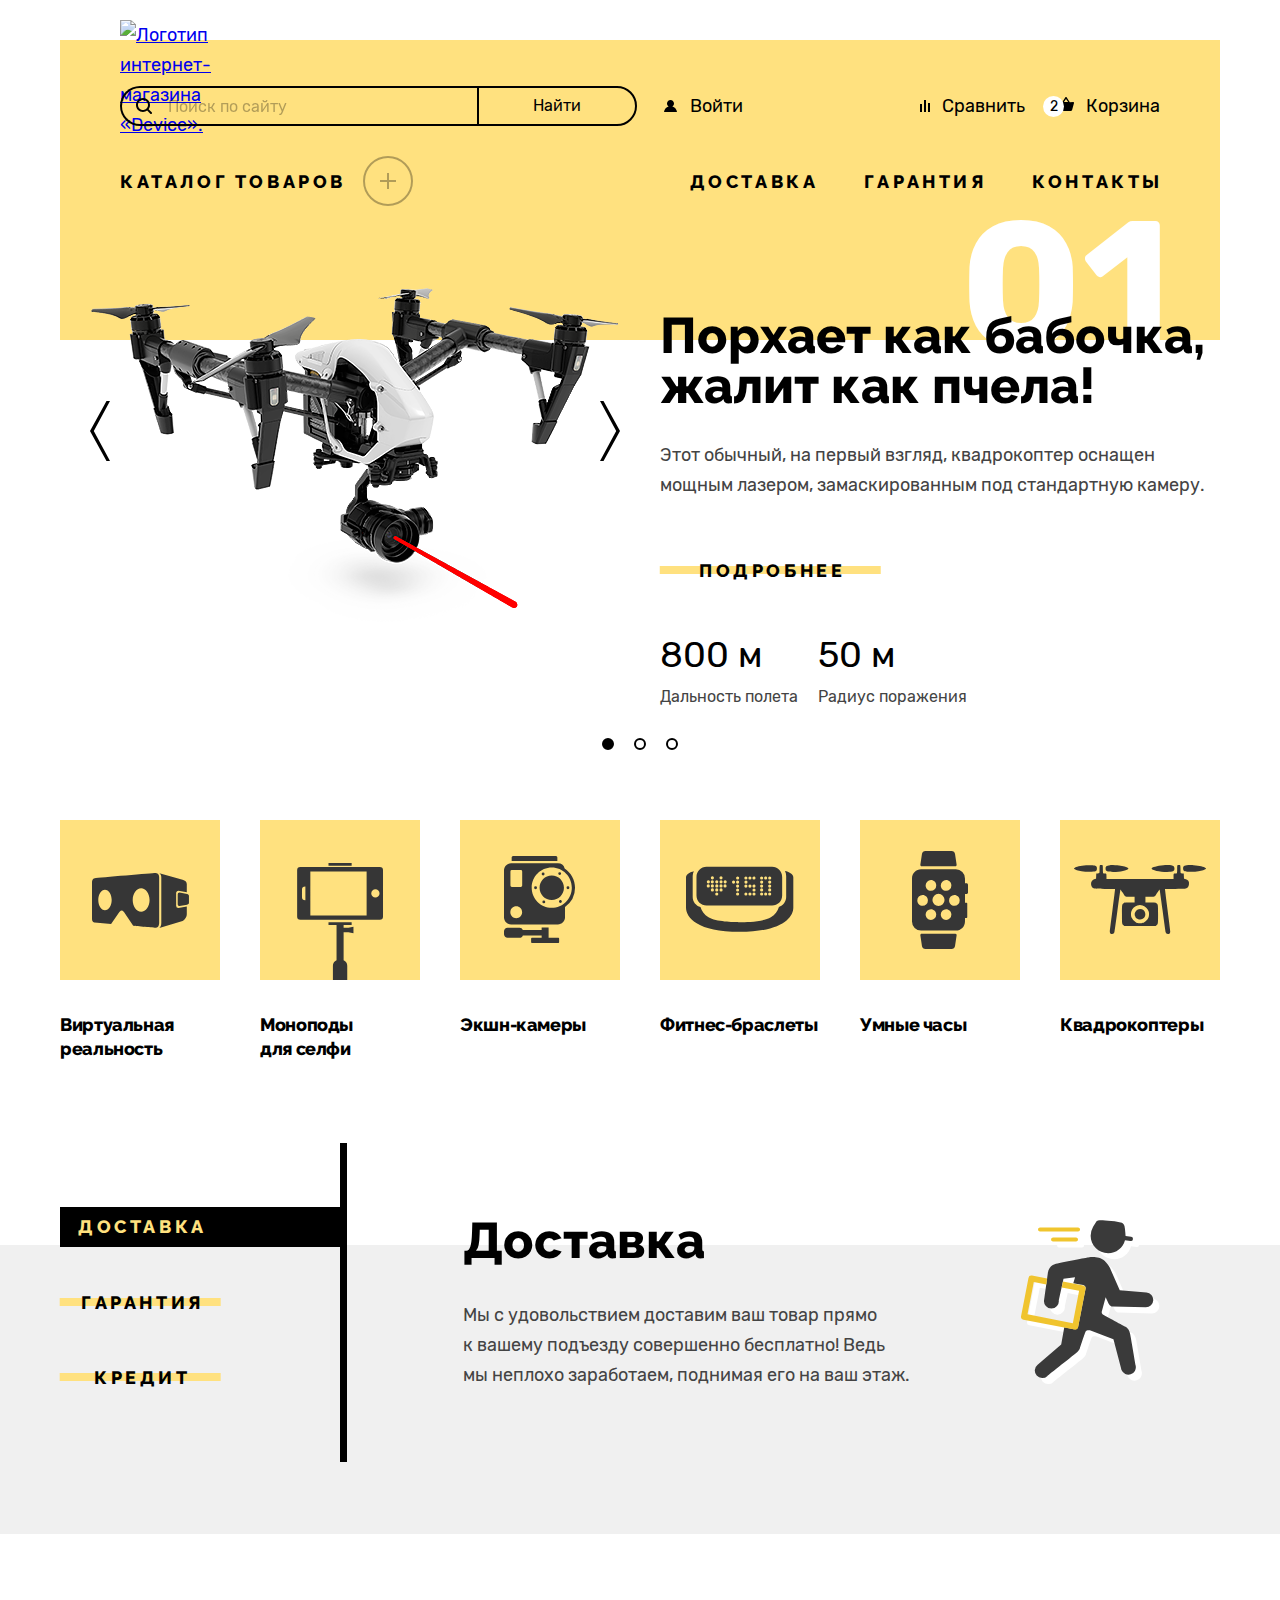
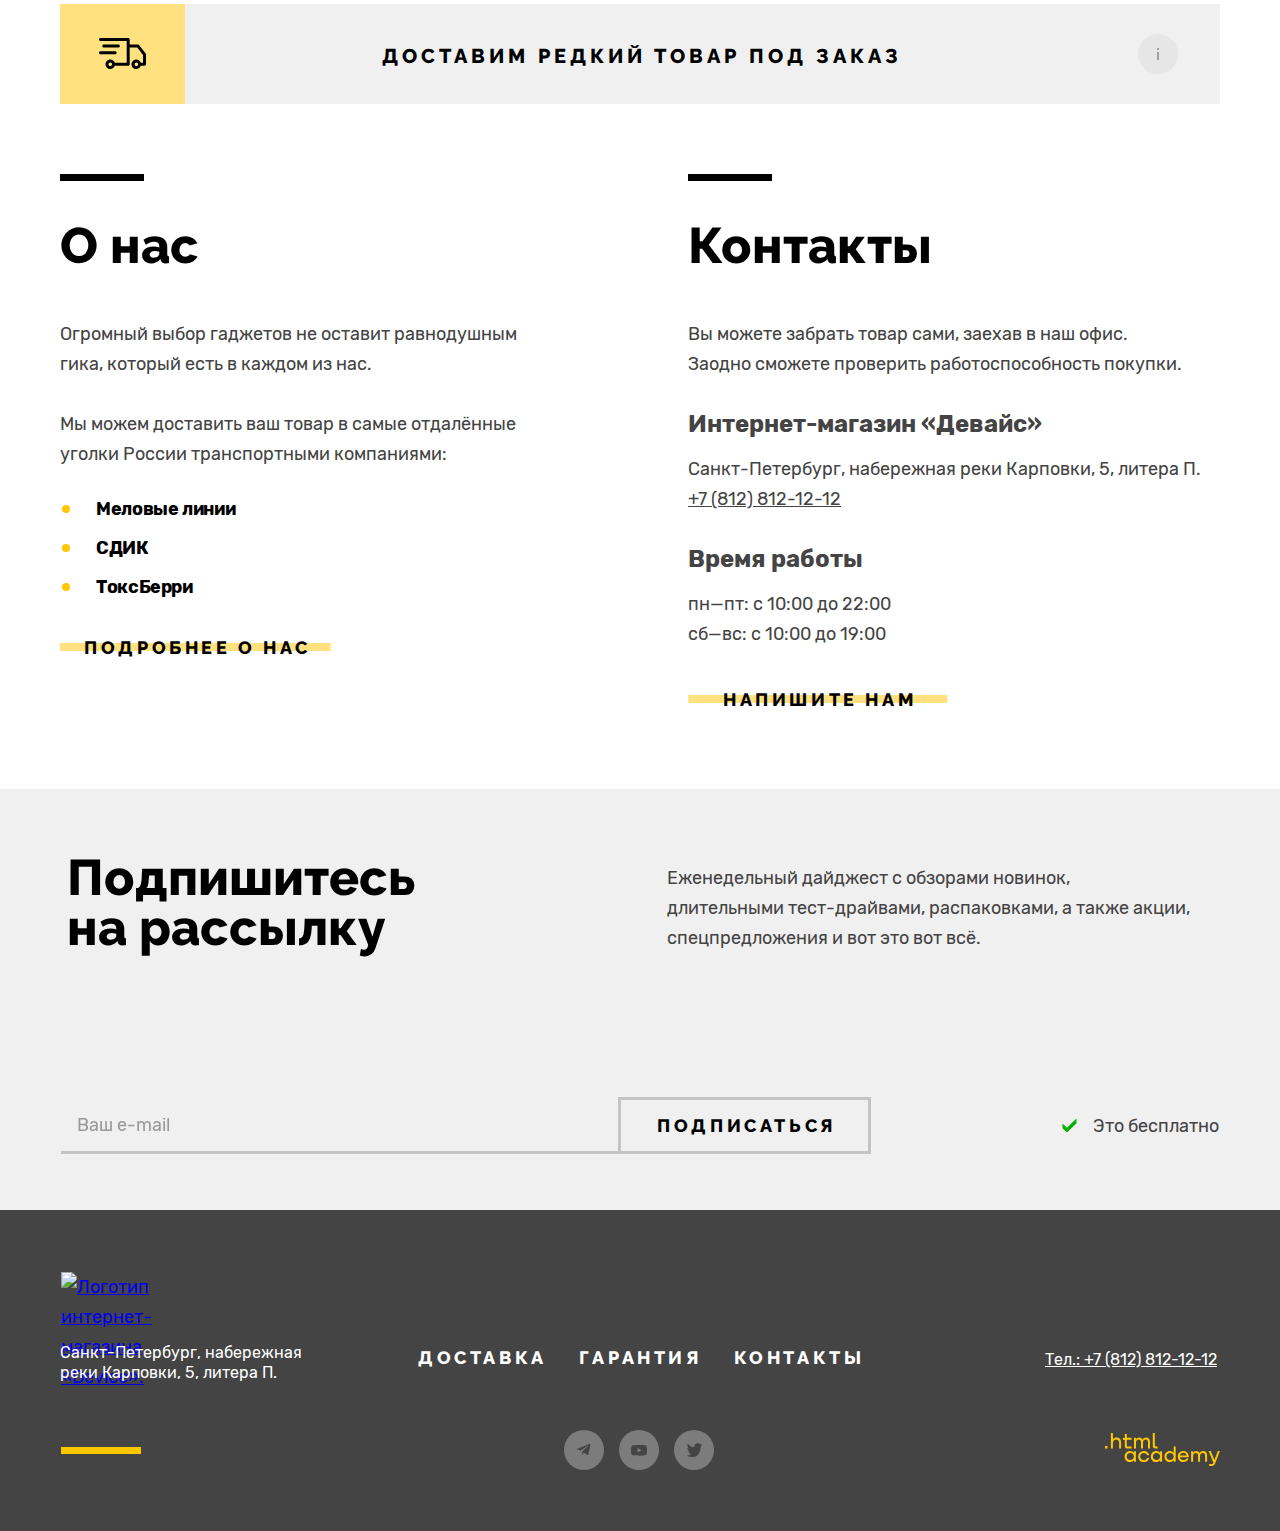
==== commit 157033e4: "Рефакторинг сетки остальных секций" ====
--- a/index.html
+++ b/index.html
@@ -40,7 +40,7 @@
 							<span class="cart-counter flex-center">2</span>
 						</a>
 
-						<div class="cart-popover text-small">
+						<section class="cart-popover text-small">
 							<h2 class="visually-hidden">Корзина</h2>
 
 							<ul class="cart-product-list reset-list">
@@ -81,7 +81,7 @@
 									Открыть корзину
 								</a>
 							</div>
-						</div>
+						</section>
 					</div>
 				</div>
 			</div>
@@ -117,15 +117,15 @@
 					</ul>
 				</div>
 
-				<ul class="site-navigation reset-list">
+				<ul class="site-navigation subtitle reset-list">
 					<li class="site-navigation-item">
-						<a class="site-navigation-link subtitle interactive-element" href="javascript:void(0)">Доставка</a>
+						<a class="site-navigation-link interactive-element" href="javascript:void(0)">Доставка</a>
 					</li>
 					<li class="site-navigation-item">
-						<a class="site-navigation-link subtitle interactive-element" href="javascript:void(0)">Гарантия</a>
+						<a class="site-navigation-link interactive-element" href="javascript:void(0)">Гарантия</a>
 					</li>
 					<li class="site-navigation-item">
-						<a class="site-navigation-link subtitle interactive-element" href="javascript:void(0)">Контакты</a>
+						<a class="site-navigation-link interactive-element" href="javascript:void(0)">Контакты</a>
 					</li>
 				</ul>
 			</nav>
@@ -341,72 +341,77 @@
 			</section>
 
 			<div class="company-info container section-gap">
-				<section class="about">
+				<section class="company-info-block about">
 					<h2 class="company-info-title main-title">О нас</h2>
 
-					<p class="company-info-description company-info-row-gap">
-						Огромный выбор гаджетов не оставит равнодушным гика, который есть в каждом из нас.
-					</p>
-					<p class="company-info-description company-info-row-gap">
-						Мы можем доставить ваш товар в самые отдалённые уголки России транспортными компаниями:
-					</p>
-					<ul class="about-delivery-list company-info-row-gap reset-list">
-						<li class="about-delivery-item text-bold">Меловые линии</li>
-						<li class="about-delivery-item text-bold">СДИК</li>
-						<li class="about-delivery-item text-bold">ТоксБерри</li>
-					</ul>
-
-					<div class="about-more-wrapper button-yellow-wrapper">
-						<a class="about-more button-yellow subtitle" href="javascript:void(0)">Подробнее о нас</a>
+					<div class="company-info-content">
+						<p class="company-info-description">
+							Огромный выбор гаджетов не оставит равнодушным гика, который есть в каждом из нас.
+						</p>
+						<p class="company-info-description">
+							Мы можем доставить ваш товар в самые отдалённые уголки России транспортными компаниями:
+						</p>
+						<ul class="about-delivery-list text-bold reset-list">
+							<li class="about-delivery-item">Меловые линии</li>
+							<li class="about-delivery-item">СДИК</li>
+							<li class="about-delivery-item">ТоксБерри</li>
+						</ul>
+						<div class="about-more-wrapper button-yellow-wrapper">
+							<a class="about-more button-yellow subtitle" href="javascript:void(0)">Подробнее о нас</a>
+						</div>
 					</div>
 				</section>
 
-				<section class="contacts">
+				<section class="company-info-block contacts">
 					<h2 class="company-info-title main-title">Контакты</h2>
 
-					<p class="company-info-description company-info-row-gap">
-						Вы можете забрать товар сами, заехав в наш офис. Заодно сможете проверить работоспособность покупки.
-					</p>
-					<h3 class="company-info-subtitle">Интернет-магазин «Девайс»</h3>
-					<address class="contacts-address company-info-row-gap">
-						<p class="contacts-address-text reset-paragraph">Санкт-Петербург, набережная реки Карповки, 5, литера П.</p>
-						<a class="contacts-phone interactive-element" href="tel:+78128121212">+7 (812) 812-12-12</a>
-					</address>
-					<h3 class="company-info-subtitle">Время работы</h3>
-					<ul class="contacts-schedule company-info-row-gap reset-list">
-						<li class="contacts-schedule-item">пн—пт: с 10:00 до 22:00</li>
-						<li class="contacts-schedule-item">сб—вс: с 10:00 до 19:00</li>
-					</ul>
-
-					<div class="contacts-feedback-wrapper button-yellow-wrapper">
-						<a class="contacts-feedback button-yellow subtitle" href="javascript:void(0)">Напишите нам</a>
+					<div class="company-info-content">
+						<p class="company-info-description">
+							Вы можете забрать товар сами, заехав в наш офис. Заодно сможете проверить работоспособность покупки.
+						</p>
+						<div class="company-info-subsection">
+							<h3 class="company-info-subtitle">Интернет-магазин «Девайс»</h3>
+							<address class="contacts-address">
+								<p class="contacts-address-text reset-paragraph">Санкт-Петербург, набережная реки Карповки, 5, литера П.</p>
+								<a class="contacts-phone interactive-element" href="tel:+78128121212">+7 (812) 812-12-12</a>
+							</address>
+						</div>
+						<div class="company-info-subsection">
+							<h3 class="company-info-subtitle">Время работы</h3>
+							<ul class="contacts-schedule reset-list">
+								<li class="contacts-schedule-item">пн—пт: с 10:00 до 22:00</li>
+								<li class="contacts-schedule-item">сб—вс: с 10:00 до 19:00</li>
+							</ul>
+						</div>
+						<div class="contacts-feedback-wrapper button-yellow-wrapper">
+							<a class="contacts-feedback button-yellow subtitle" href="javascript:void(0)">Напишите нам</a>
+						</div>
 					</div>
 				</section>
 			</div>
 
 			<section class="subscription">
 				<div class="subscription-wrapper container">
-					<div class="subscription-info-container">
+					<div class="subscription-info-wrapper">
 						<h2 class="subscription-title main-title">Подпишитесь на&nbsp;рассылку</h2>
-						<p class="subscription-description">
-							Еженедельный дайджест с обзорами новинок,<br>
-							длительными тест-драйвами, распаковками, а также акции, спецпредложения и вот это вот всё.
-						</p>
+						<div class="subscription-description-wrapper">
+							<p class="subscription-description">
+								Еженедельный дайджест с обзорами новинок,<br>
+								длительными тест-драйвами, распаковками, а также акции, спецпредложения и вот это вот всё.
+							</p>
+						</div>
 					</div>
 
 					<!-- Для показа ошибки - полю формы добавить класс "has-error" -->
 
-					<div class="subscription-form-container">
+					<div class="subscription-form-wrapper">
 						<form class="subscription-form" action="https://echo.htmlacademy.ru/" method="post" autocomplete="off">
 							<label class="subscription-label">
 								<span class="visually-hidden">Введите ваш e-mail</span>
 								<input class="subscription-field normalize-input" type="email" name="subscription-email" placeholder="Ваш e-mail" required>
 							</label>
-							<button class="subscription-button button subtitle focus-outline" type="submit">
-								Подписаться
-							</button>
+							<button class="subscription-button button subtitle focus-outline" type="submit">Подписаться</button>
 						</form>
-
 						<span class="subscription-remark">Это бесплатно</span>
 					</div>
 				</div>
--- a/styles/styles.min.css
+++ b/styles/styles.min.css
@@ -1 +1 @@
-@font-face{font-family:"Rubik";font-style:normal;font-weight:400;src:url(../fonts/rubik/rubik-400.woff2)format("woff2");font-display:swap}@font-face{font-family:"Rubik";font-style:normal;font-weight:700;src:url(../fonts/rubik/rubik-700.woff2)format("woff2");font-display:swap}@font-face{font-family:"Raleway";font-style:normal;font-weight:800;src:url(../fonts/raleway/raleway-800.woff2)format("woff2");font-display:swap}*,::after,::before{box-sizing:border-box}html{height:100%}body{display:flex;flex-direction:column;min-width:1240px;min-height:100%;margin:0;font:18px/30px"Rubik","Arial",sans-serif;color:#444;background-color:#fff}img{max-width:100%;height:auto;object-fit:contain}.visually-hidden{position:absolute;width:1px;height:1px;margin:-1px;padding:0;white-space:nowrap;border:0;-webkit-clip-path:inset(100%);clip-path:inset(100%);clip:rect(0 0 0 0);overflow:hidden}.container{width:1160px;margin:0 auto}.main-container{flex-grow:1}.section-gap{margin-bottom:70px}.flex-center{display:flex;align-items:center;justify-content:center}.reset-list{margin:0;padding:0;list-style:none}.reset-paragraph{margin:0}.normalize-button{cursor:pointer}.button,.normalize-button,.normalize-input{margin:0;padding:0;font-family:inherit;background-color:transparent;border:0}.button{min-height:57px;padding:15px 32px 15px 36px;cursor:pointer}.button:disabled{opacity:.3;pointer-events:none}.button-yellow-wrapper{display:inline-block}.button-yellow{position:relative;left:2.5%;z-index:1;display:inline-flex;align-items:center;justify-content:center;min-width:210px;max-width:305px;min-height:40px;margin:0;padding:10px 10px 9px 14px;font-family:inherit;text-align:center;background-color:transparent;border:0;cursor:pointer}.button-yellow::after,.button-yellow::before{position:absolute;top:50%;left:50%;width:105%;height:100%;content:""}.button-yellow::before{z-index:-1;background-color:#ffe17f;transform:translate(-50%,-50%) scaleY(.2);transition:100ms ease-in}.button-yellow::after{transform:translate(-50%,-50%);background-color:transparent}.main-title,.subtitle{margin:0;font-family:"Raleway","Verdana",sans-serif;font-weight:800;font-size:50px;line-height:50px;color:#000}.subtitle{font-size:18px;line-height:21px;letter-spacing:.2em;text-transform:uppercase;text-decoration:none}.text-bold,.text-small{line-height:20px;color:#000}.text-bold{font-weight:700;font-size:18px;letter-spacing:-.02em}.text-small{font-size:16px}.interactive-element:hover{opacity:.6}.interactive-element:focus-visible{outline:2px solid #af4fff;outline-offset:2px}@supports not selector(:focus-visible){.interactive-element:focus{outline:2px solid #af4fff;outline-offset:2px}}.interactive-element:active{opacity:.3}.interactive-element:disabled{opacity:.1;pointer-events:none}.focus-outline:focus-visible,.site-search-button:focus-visible::before{outline:2px solid #af4fff;outline-offset:2px}@supports not selector(:focus-visible){.focus-outline:focus{outline:2px solid #af4fff;outline-offset:2px}}.logo{display:block;width:145px;height:36px}.logo-image{display:block;object-fit:fill;transition:opacity 100ms ease-out}.page-header{padding:20px 60px 0;background:linear-gradient(rgba(255,255,255,0) 40px,#ffe17f 40px)}.page-header-logo,.user-menu{margin-bottom:30px}.user-menu{display:grid;grid-template-columns:517px 1fr;gap:26px;align-items:start}.site-search-form{display:flex}.site-search-label{width:359px;min-height:40px;margin-right:-2px}.site-search-field{width:calc(100% - 2px);height:100%;margin:0;padding:8px 18px 8px 46px;font-family:inherit;background:url(../icons/stack.svg#header-site-search)no-repeat 14px center/16px 16px;background-color:transparent;border:2px solid #000;border-right:0;border-radius:50px 0 0 50px;-webkit-appearance:textfield;appearance:textfield}.site-search-field::placeholder{color:#000;opacity:.3}.site-search-field::-webkit-search-cancel-button,.site-search-field::-webkit-search-decoration,.site-search-field::-webkit-search-results-button,.site-search-field::-webkit-search-results-decoration{margin:0;-webkit-appearance:none;appearance:none}.site-search-field:focus{outline:0}.site-search-label:focus-within{z-index:1;outline:2px solid #af4fff;outline-offset:2px}.site-search-field:disabled{opacity:.3}.site-search-button{position:relative;flex-shrink:0;width:160px;padding:8px 18px;border:2px solid #000;border-radius:0 50px 50px 0;transition:300ms ease-out}.site-search-button::before{position:absolute;top:-2px;left:-2px;width:calc(100% + 4px);height:calc(100% + 4px);content:""}.site-search-button:hover{color:#fff;background-color:#000}.site-search-button:focus{outline:0}@supports not selector(:focus-visible){.site-search-button:focus::before{outline:2px solid #af4fff;outline-offset:2px}}.site-search-button:active{color:rgba(255,255,255,.3);background-color:#000}.site-search-button:disabled{opacity:.3;pointer-events:none}.user-navigation{display:flex;flex-wrap:wrap;row-gap:8px}.user-auth{display:flex;align-items:flex-start;justify-content:space-between;width:231px;margin-right:26px}.user-button{display:flex;padding:5px 0;text-decoration:none;color:#000}.user-button::before{flex-shrink:0;margin:9px 12px 0 0;background-repeat:no-repeat;content:""}.login-button::before{width:15px;height:12px;background-image:url(../icons/stack.svg#header-user-login);background-size:15px 12px}.log-ut-button{margin-left:9px;padding:2px;text-decoration:none;color:rgba(0,0,0,.3)}.log-ut-button:active,.log-ut-button:hover{color:#000}.compare-button{margin-right:auto}.compare-button::before{width:10px;height:12px;background-image:url(../icons/stack.svg#header-user-compare);background-size:10px 12px}.user-cart{position:relative}.cart-button::before{width:16px;height:14px;margin:6px 12px 0-3px;background-image:url(../icons/stack.svg#header-user-cart);background-size:16px 14px}.cart-counter{z-index:1;order:-1;align-self:flex-start;min-width:21px;min-height:21px;margin:4.5px -3px 0 0;padding:0 1px;font-size:14px;line-height:17px;background-color:#fff;border-radius:50px}.cart-popover{position:absolute;top:calc(100% + 5px);right:-77px;z-index:3;display:none;width:320px;min-height:134px;color:#fff;background-color:#000}.cart-popover::before{position:absolute;top:-6px;left:50%;transform:translateX(-50%);width:14px;height:6px;background:url(../icons/stack.svg#popover-triangle)no-repeat 0 0/14px 6px;content:""}.cart-item:focus-within .cart-popover{display:block}.cart-product-item{display:grid;grid-template-columns:1fr 10px;column-gap:23px;padding:20px}.cart-product-item+.cart-product-item{position:relative;margin-top:1px}.cart-product-item+.cart-product-item::before{position:absolute;top:-1px;left:0;width:100%;height:1px;background-color:rgba(255,255,255,.1);content:""}.cart-product-link{display:grid;grid-template-columns:39px 1fr;column-gap:23px;align-items:start;justify-self:start;padding-right:3px;text-decoration:none;color:inherit;transition:opacity 150ms ease-out}.cart-product-title{margin:0;font-weight:400;color:inherit}.cart-product-image{order:-1}.cart-product-remove{width:10px;height:10px;transition:opacity 150ms ease-out}.cart-product-remove::before{display:block;height:100%;background:url(../icons/stack.svg#cart-popover-cross)no-repeat 0 0/10px 10px;content:""}.cart-order-info{display:grid;grid-template-columns:120px 150px;column-gap:10px;min-height:44px;margin:0;padding:0 20px;background-color:#1a1a1a}.order-info-item{display:flex;align-items:center}.order-info-price{justify-content:flex-end}.order-info-description{margin:0}.cart-popover-button-container{padding:20px}.cart-popover-button{width:100%;min-height:50px;padding:14px 20px 14px 24px;background-color:#fff;transition:background-color 150ms ease-out,color 150ms ease-out}.cart-popover-button:hover{background-color:#ffe17f}.cart-popover-button:active{color:rgba(0,0,0,.3);background-color:#ffe17f}.cart-popover-button:not([href]){color:rgba(0,0,0,.3);pointer-events:none}.main-navigation{position:relative;z-index:2;display:grid;grid-template-columns:293px 1fr;column-gap:90px;align-items:start}.catalog-navigation:focus-within .catalog-toggle-icon::before{content:none}.catalog-navigation:focus-within .catalog-navigation-list{display:grid}.catalog-toggle{display:flex;text-align:left}.catalog-toggle-text{width:236px;margin-right:7px;padding:15px 0 14px}.catalog-toggle-icon{position:relative;align-self:center;flex-shrink:0;width:50px;height:50px;border:2px solid #000;border-radius:50%;opacity:.3;transition:opacity 100ms ease-in}.catalog-toggle-icon::after,.catalog-toggle-icon::before{position:absolute;width:16px;height:2px;background-color:#000;content:""}.catalog-toggle-icon::before{transform:rotate(90deg)}.catalog-toggle:active .catalog-toggle-icon,.catalog-toggle:hover .catalog-toggle-icon{opacity:1}.catalog-navigation-list{position:absolute;top:calc(100% - 19px);left:-60px;z-index:-1;display:none;grid-template-columns:222px 182px 182px;gap:6px 30px;align-content:start;width:calc(100% + 120px);min-height:180px;padding:27px 60px;font-size:16px;line-height:18px;color:#000;background-color:#ffe17f}.catalog-navigation-item:nth-child(6){grid-column:1/2}.catalog-navigation-item:nth-child(7){grid-row:2/3;grid-column:3/4}.catalog-navigation-link{display:inline-flex;padding:6px 0;text-decoration:none;color:inherit}.catalog-navigation-link.is-current{position:relative}.catalog-navigation-link.is-current::after,.site-navigation-link.is-current::after{position:absolute;left:3px;bottom:1px;width:calc(100% - 6px);height:1px;background-color:#000;content:""}.site-navigation{display:flex;flex-wrap:wrap;column-gap:45px;justify-self:end;margin-right:-3px}.site-navigation-link{position:relative;display:block;padding:15px 0 14px}.site-navigation-link.is-current::after{left:5px;bottom:3px;width:calc(100% - 8px);height:2px}.page-footer{margin-top:auto;padding:62px 0 61px;color:#fff;background-color:#444}.page-footer-wrapper{display:flex}.page-footer-left{position:relative;width:243px;margin:0 110px 16px 0;padding-bottom:71px}.page-footer-left::after{position:absolute;bottom:0;left:1px;width:80px;height:7px;background-color:#ffc700;content:""}.page-footer-center{display:grid;align-content:start;max-width:453px;margin-top:65px}.page-footer-right{display:flex;flex-direction:column;align-items:flex-end;width:200px;margin:78px 0 4px auto}.page-footer-logo{margin:0 0 35px 1px}.page-footer-address{font-style:normal;color:inherit}.footer-navigation{display:flex;flex-wrap:wrap;margin-bottom:47px}.footer-navigation-item{margin:0 27px 6px 0}.footer-navigation-item:nth-child(3n){margin-right:0}.page-footer-link{text-decoration:none;color:inherit;transition:color 150ms ease-out,opacity 150ms ease-out}.footer-navigation-link{position:relative;display:block;padding:10px 0 9px 5px}.footer-navigation-link::after{position:absolute;left:5px;bottom:3px;width:calc(100% - 8px);height:2px;background-color:transparent;transition:background-color 150ms ease-out;content:""}.footer-navigation-link:active::after,.footer-navigation-link:hover::after{background-color:#ffc700}.footer-social{display:flex;justify-self:center;max-width:370px}.footer-social-item{margin-right:15px}.footer-social-item:last-child{margin-right:0}.footer-social-link{position:relative;z-index:1;width:40px;height:40px;background-color:rgba(255,255,255,.3);border-radius:50%;transition:background-color 150ms ease-out}.footer-social-link::before{width:18px;height:18px;background-repeat:no-repeat;background-size:18px 18px;transition:opacity 150ms ease-out;content:""}.footer-social-telegram::before{background-image:url(../icons/stack.svg#footer-logo-telegram)}.footer-social-youtube::before{background-image:url(../icons/stack.svg#footer-logo-youtube)}.footer-social-twitter::before{background-image:url(../icons/stack.svg#footer-logo-twitter)}.footer-social-link::after{position:absolute;z-index:-1;width:100%;height:100%;content:""}.footer-social-link:active,.footer-social-link:hover{background-color:#ffc700}.footer-social-link:active::before{opacity:.3}.footer-social-link:focus{outline:0}.footer-social-link:focus-visible::after,.services-button.is-current:focus-visible::after{outline:2px solid #af4fff;outline-offset:2px}@supports not selector(:focus-visible){.footer-social-link:focus::after{outline:2px solid #af4fff;outline-offset:2px}}.page-footer-right>:nth-last-child(2){margin-bottom:63px}.page-footer-phone{display:block;width:175px;text-decoration:underline}.page-footer-link:hover{color:#ffc700}.page-footer-link:active{color:#ffc700;opacity:.3}.page-footer-developer{width:115px;height:33px;margin-top:auto}.page-footer-developer::before{display:block;height:100%;-webkit-mask:url(../icons/stack.svg#footer-logo-developer);mask:url(../icons/stack.svg#footer-logo-developer);background-color:#ffc700;transition:background-color 150ms ease-out,opacity 150ms ease-out;content:""}.page-footer-developer:hover::before{background-color:#fff}.page-footer-developer:active::before{background-color:#fff;opacity:.3}.button-yellow:hover::before{transform:translate(-50%,-50%) scaleY(1)}.button-yellow:focus{outline:0}.button-yellow:focus-visible::after{outline:2px solid #af4fff}@supports not selector(:focus-visible){.button-yellow:focus::after{outline:2px solid #af4fff}}.button-yellow:active::before{background-color:#fc3;transform:translate(-50%,-50%) scaleY(1);transition:100ms ease-out}.button-yellow:disabled{opacity:.3;pointer-events:none}.slider{position:relative;z-index:1;background:linear-gradient(#ffe17f 134px,rgba(255,255,255,0) 134px)}.slider-card{display:none}.slider-card.is-active{display:grid;grid-template-columns:repeat(2,560px);column-gap:40px;align-items:start}.slider-image-wrapper{width:560px;height:560px;margin-top:-16px}.slider-content{margin:105px 0 38px}.slider-title{margin-bottom:29px}.slider-description{margin:0 0 18px}.slider-description:last-of-type{margin-bottom:50px}.slider-link-wrapper{margin-bottom:50px}.slider-features{display:grid;grid-template-columns:repeat(3,auto);gap:20px;justify-content:start;margin:0}.slider-features-big-gap{gap:41px}.slider-feature{display:flex;flex-direction:column}.slider-feature-title{font-size:16px}.slider-feature-description{order:-1;margin:0 0 12px;font-size:36px;color:#000}.slider-controls{position:absolute;top:195px;left:30px;z-index:1;display:flex;justify-content:space-between;width:530px}.slider-button{width:20px;height:60px;background-image:url(../icons/stack.svg#slider-arrow);background-repeat:no-repeat;background-size:100% 100%;transition:opacity 50ms ease-out}.slider-next{transform:rotate(180deg)}.slider-pagination{display:flex;justify-content:center;gap:20px;margin-top:-12px;padding:0 60px;counter-reset:slider}.slider-pagination-button{width:12px;height:12px;counter-increment:slider}.slider-pagination-button::before{position:absolute;top:13px;right:49px;z-index:-1;display:flex;align-items:center;justify-content:flex-end;min-width:250px;height:135px;font-weight:700;font-size:180px;color:#fff;content:none}.slider-pagination-button::after{display:block;height:100%;background-color:#fff;border:2px solid #000;border-radius:50%;transition:opacity 50ms ease-out;content:""}.slider-pagination-button.is-current::before{content:counter(slider,decimal-leading-zero)}.slider-pagination-button.is-current::after{background-color:#000}.slider-pagination-button:hover::after{opacity:.6}.index-catalog-link:active,.slider-pagination-button:active::after{opacity:.3}.slider-pagination-button:disabled::after{opacity:.1}.index-catalog-cards{display:grid;grid-template-columns:repeat(6,1fr);gap:40px}.index-catalog-card{display:grid}.index-catalog-link{display:grid;grid-template-rows:min-content;text-decoration:none;color:#000;transition:opacity 150ms ease-out}.index-catalog-link::before{height:160px;margin-bottom:33px;background-color:#ffe17f;background-repeat:no-repeat;background-size:100% 100%;transition:background-color 150ms ease-out;content:""}.index-catalog-virtual::before{background-image:url(../icons/stack.svg#index-catalog-virtual)}.index-catalog-monopods::before{background-image:url(../icons/stack.svg#index-catalog-monopods)}.index-catalog-cameras::before{background-image:url(../icons/stack.svg#index-catalog-cameras)}.index-catalog-bracelets::before{background-image:url(../icons/stack.svg#index-catalog-bracelets)}.index-catalog-watches::before{background-image:url(../icons/stack.svg#index-catalog-watches)}.index-catalog-quadcopters::before{background-image:url(../icons/stack.svg#index-catalog-quadcopters)}.index-catalog-link:hover::before{background-color:#ffc700}.index-catalog-link:active::before{background-color:#ffe17f}.index-catalog-title{min-height:60px;line-height:24px;letter-spacing:-.02em;text-transform:none}.services{background:linear-gradient(rgba(255,255,255,0) 102px,#f0f0f0 102px)}.services-wrapper{display:grid;grid-template-columns:287px 1fr;padding-bottom:72px}.services-controls{position:relative;display:grid;row-gap:35px;justify-content:start;align-content:start;padding:64px 7px 65px 0}.services-button.is-current::after,.services-controls::after{position:absolute;top:0;height:100%;background-color:#000;content:""}.services-controls::after{right:0;width:7px}.services-button{min-width:153px;max-width:210px}.services-button-text{display:block;transition:transform 300ms ease-out}.services-button.is-current{position:relative;left:2.5%;z-index:1;padding:9px 10px 10px 14px;color:#ffe17f;text-align:center;background-color:transparent;border:0;cursor:pointer}.services-button.is-current::after{left:-2.5%;z-index:-1;width:280px}.services-button.is-current:focus-visible{outline:0}@supports not selector(:focus-visible){.services-button.is-current:focus{outline:0}}@supports not selector(:focus-visible){.services-button.is-current:focus::after{outline:2px solid #af4fff;outline-offset:2px}}.services-button.is-current:active .services-button-text,.services-button.is-current:focus-visible .services-button-text,.services-button.is-current:hover .services-button-text{transform:translateX(26px)}@supports not selector(:focus-visible){.services-button.is-current:focus .services-button-text{transform:translateX(26px)}}.services-tab{display:none;padding:73px 28px 72px 116px}.services-delivery{padding-right:60px}.services-tab.is-active{display:flex;justify-content:space-between}.services-content{width:480px}.services-title{margin-bottom:34px}.services-description{margin:0 0 18px}.services-description:last-of-type{margin-bottom:0}.services-tab::after{background-repeat:no-repeat;background-size:100% 100%;content:""}.services-delivery::after{width:139px;height:165px;margin:4px 0 5px;background-image:url(../icons/stack.svg#services-delivery)}.services-warranty::after{width:172px;height:195px;margin:-11px 0-10px;background-image:url(../icons/stack.svg#services-warranty)}.services-credit::after{width:156px;height:188px;margin:-7px 0;background-image:url(../icons/stack.svg#services-credit)}.on-order-button{display:grid;grid-template-columns:125px 1fr 125px;min-height:100px;text-decoration:none;color:#000;background-color:#f0f0f0;transition:opacity 150ms ease-out}.on-order-button-text{grid-column:2/3;padding:41px 57px 36px 61px;font-size:20px;line-height:23px;text-align:center}.on-order-button::before{background:url(../icons/stack.svg#on-order-delivery)no-repeat center/47px 32px;background-color:#ffe17f;transition:background-color 150ms ease-out;content:""}.on-order-button-icon{align-self:center;justify-self:center;width:40px;height:40px;background-color:rgba(220,220,220,.5);border-radius:50%;content:""}.on-order-button-icon::before{width:2px;height:12px;background:url(../icons/stack.svg#on-order-info)no-repeat 0 0/2px 12px;opacity:.3;transition:opacity 150ms ease-out;content:""}.on-order-button:active::before,.on-order-button:hover::before{background-color:#ffc700}.on-order-button:active .on-order-button-icon::before,.on-order-button:hover .on-order-button-icon::before{opacity:1}.on-order-button:active{opacity:.3}.company-info{display:grid;grid-template-columns:520px 532px;justify-content:space-between}.company-info-title{position:relative;margin-bottom:48px;padding-top:47px}.about-delivery-item::before,.company-info-title::before{position:absolute;top:0;left:0;width:84px;height:7px;background-color:#000;content:""}.company-info-description{width:500px;margin:0}.about{width:500px}.contacts{width:520px}.about-delivery-list{width:450px}.about-delivery-item{position:relative;margin:0 0 19px 2px;padding-left:34px}.about-delivery-item::before{top:6px;width:8px;height:8px;background-color:#ffc700;border-radius:50%}.about-delivery-item:last-child{margin-bottom:0}.about-more{min-width:258px}.company-info-subtitle{margin:0 0 15px;font-weight:700;font-size:24px}.contacts-address{font-style:normal}.contacts-phone{display:inline-block;color:inherit}.contacts-feedback{min-width:247px}.company-info-row-gap{margin-bottom:30px}.subscription{background-color:#f0f0f0}.subscription-wrapper{display:grid;grid-template-rows:repeat(2,auto);row-gap:144px;padding:64px 0 56px}.subscription-info-container{display:grid;grid-template-columns:350px 1fr;column-gap:250px;padding:0 7px}.subscription-description{margin:10px 0 0}.subscription-form-container{display:grid;grid-template-columns:1fr 210px;column-gap:138px;align-items:center;padding:0 1px}.subscription-form{display:flex}.subscription-label{flex-grow:1}.subscription-field{width:100%;height:100%;padding:13px 16px 11px;font:inherit;color:#444;border-bottom:3px solid #c4c4c4}.subscription-field::placeholder{color:#444;opacity:.5}.subscription-field:focus{outline:0;background-color:#dcdcdc}.subscription-field.has-error{border-bottom-color:#ff3d3d}.subscription-field:disabled{opacity:.3}.subscription-button{max-width:350px;border:3px solid #c4c4c4;transition:color 100ms ease-out,background-color 100ms ease-out,border-color 100ms ease-out}.subscription-button:hover{color:#fff;background-color:#000;border-color:#000}.subscription-button:active{color:rgba(255,255,255,.3);background-color:#000;border-color:#000}.subscription-remark{display:flex;justify-self:end}.subscription-remark::before{flex-shrink:0;width:16px;height:16px;margin:7px 16px 0 0;background:url(../icons/stack.svg#subscription-tick)no-repeat center/contain;content:""}.inner-header{padding:36px 40px 24px 60px}.inner-title{margin-bottom:15px}.breadcrumbs{display:flex;flex-wrap:wrap}.breadcrumbs-item{display:flex;align-items:center;margin:0 17px 10px 0}.breadcrumbs-item:last-child{margin-right:0}.breadcrumbs-item::before{width:4px;height:8px;margin-right:16px;background:url(../icons/stack.svg#breadcrumbs-divider)no-repeat center/contain;opacity:.2;content:""}.breadcrumbs-item:first-child::before{content:none}.breadcrumbs-link{text-decoration:none;color:#000;transition:opacity 150ms ease-out}.catalog{background-color:#f0f0f0}.catalog-wrapper{display:grid;grid-template-columns:320px 1fr}.catalog-subtitle{font-size:16px;line-height:19px}.catalog-result{display:flex;flex-direction:column}.catalog-filter{padding:25px 40px 64px 60px}.catalog-filter-title{margin:0 20px 60px 0}.filter-group{margin:0 20px 35px 0;padding:0;border:0}.filter-title{position:relative;width:100%;margin-bottom:20px;padding:12px 0 0}.filter-title::before{position:absolute;bottom:100%;left:0;width:100%;border-bottom:2px solid #000;content:""}.filter-button{width:210px}.filter-button::after,.filter-button::before{max-width:220px}.filter-range-title{margin-bottom:28px}.filter-range{min-height:35px}.range-scale{position:relative;border-bottom:2px solid #dcdcdc}.range-bar{position:absolute;top:0;left:0;width:119px;border-bottom:2px solid #000}.range-control{position:absolute;top:-8px;display:grid;row-gap:4px}.range-control-min{left:0;transform:translateX(-50%)}.range-control-max{right:0;transform:translateX(50%)}.range-toggle{position:relative;justify-self:center;width:18px;height:18px;background-color:#f0f0f0}.range-toggle::before{position:absolute;top:0;left:0;z-index:1;width:100%;height:100%;background-color:#ebebeb;border:2px solid #000;border-radius:50%;transition:50ms ease-out;content:""}.range-toggle:hover::before{opacity:.5}.range-toggle:active::before{background-color:#000;opacity:1}.range-input{display:block;width:32px;height:18px;padding:2px 1px 0 2px;font-size:14px;line-height:20px;text-align:center;color:#000}.range-control-max .range-input{width:72px}.range-input::placeholder{color:#000;opacity:.3}.filter-checkbox{margin-bottom:17px}.filter-radio{margin-bottom:20px}.filter-item:last-child{margin-bottom:0}.filter-control{display:inline-flex;vertical-align:top}.filter-mark{position:relative;flex-shrink:0;width:20px;height:20px;transition:opacity 50ms ease-out;cursor:pointer}.filter-mark::after{position:absolute;top:0;left:0;width:100%;height:100%;border:2px solid #ccc;content:""}.filter-input:checked+.filter-mark::after{border-color:#000}.filter-mark-checkbox::after{border-radius:3px}.filter-mark-radio::after{border-radius:50%}.filter-input-checkbox:checked+.filter-mark-checkbox::before{width:10px;height:10px;background:url(../icons/stack.svg#filter-tick);background-repeat:no-repeat;background-size:10px 10px;content:""}.filter-input-radio:checked+.filter-mark-radio::before{width:8px;height:8px;background-color:#000;border-radius:50%;transform:translateX(.5px);content:""}.filter-label{padding-left:16px;transition:opacity 50ms ease-out;cursor:pointer}.filter-control:hover .filter-label,.filter-control:hover .filter-mark{opacity:.6}.filter-input:focus-visible+.filter-mark{outline:2px solid #af4fff;outline-offset:2px}@supports not selector(:focus-visible){.filter-input:focus+.filter-mark{outline:2px solid #af4fff;outline-offset:2px}}.filter-control:active .filter-label,.filter-control:active .filter-mark{opacity:.3}.filter-input:disabled+.filter-mark,.filter-input:disabled~.filter-label{opacity:.1;pointer-events:none}.catalog-sorting{display:flex;align-items:flex-start;justify-content:space-between;padding:20px 40px}.catalog-sorting-title{max-width:270px;margin-top:5px}.sorting-select{min-width:142px;margin-right:2px;padding:0 32px 0 0;font:inherit;color:#000;background:url(../icons/stack.svg#sorting-select-icon)no-repeat right top/30px 30px;background-color:transparent;border:0;cursor:pointer;-webkit-appearance:none;appearance:none}.sorting-order{display:flex}.sorting-order-button{width:30px;height:30px}.sorting-order-button::before{width:11px;height:10px;background:url(../icons/stack.svg#sorting-order-icon)no-repeat;opacity:.2;content:""}.sorting-order-down::before{transform:rotate(180deg)}.sorting-order-button:hover::before{opacity:.5}.product-link.new:hover .product-title,.sorting-order-button:active::before{opacity:1}.catalog-products{display:flex;flex-direction:column;flex-grow:1;padding:70px 40px 78px;background-color:#fff}.catalog-product-cards{display:grid;grid-template-columns:repeat(2,1fr);gap:44px 40px;margin-bottom:44px}.product-card{display:grid}.product-link{position:relative;text-decoration:none}.product-image-wrapper{position:relative;height:380px;margin-bottom:32px;background-color:#f0f0f0}.product-image-wrapper::before{position:absolute;top:0;left:0;z-index:1;width:100%;height:100%;background-color:transparent;content:""}.product-link.new .product-image-wrapper::before{transition:background-color 300ms ease-out}.product-link:active .product-image-wrapper::before,.product-link:hover .product-image-wrapper::before{background-color:rgba(240,240,240,.8)}.product-info,.product-title{transition:opacity 150ms ease-out}.product-info{display:flex;justify-content:space-between}.product-link.new .product-info{transition:opacity 300ms ease-out}.product-title{flex-shrink:0;width:230px;margin:0 20px 0 0}.modal-close-button:hover::before,.product-link.new:active .product-info,.product-link.new:hover .product-info,.product-link:hover .product-title{opacity:.6}.product-link:active .product-title{opacity:1}.modal-close-button:active::before,.product-link:active .product-info{opacity:.3}.product-price{padding-top:1px;font-size:18px;line-height:21px;text-align:right;color:#444}.product-more{position:absolute;top:170px;left:50%;transform:translateX(-50%);width:max-content;max-width:260px;opacity:0;transition:opacity 150ms ease-out;pointer-events:none}.product-link.new .product-more{transition:opacity 300ms ease-out}.product-image-wrapper::before,.product-more::before{transition:background-color 150ms ease-out}.product-more::after{content:none}.product-link:active .product-more,.product-link:hover .product-more{opacity:1}.product-link:active .product-more::before{background-color:#ffc700}.new{position:relative}.new::before{position:absolute;top:27px;right:27px;z-index:1;display:flex;align-items:center;justify-content:center;width:60px;height:60px;padding:0 0 2px 3px;font-family:"Raleway","Verdana",sans-serif;font-weight:800;font-size:14px;line-height:16px;letter-spacing:.2em;text-transform:uppercase;color:rgba(0,0,0,.6);border:2px solid rgba(0,0,0,.6);border-radius:50%;content:"New"}.catalog-show-more{margin:auto 0 44px;font-size:16px;line-height:19px;background-color:transparent;border:3px solid #e5e5e5;transition:border-color 100ms ease-out,opacity 100ms ease-out;cursor:pointer}.catalog-show-more:hover{border-color:#000}.catalog-show-more:active{border-color:#000;opacity:.3}.catalog-pagination{display:grid;grid-template-columns:200px max-content 213px;align-items:start;justify-content:space-between;background-color:#ebebeb}.pagination-button{max-width:200px;padding:25px 21px 25px 25px;text-align:center;transition:background-color 50ms ease-out,color 50ms ease-out}.pagination-button.is-disabled{color:rgba(68,68,68,.3)}.pagination-backward{justify-self:start}.pagination-forward{justify-self:end}.pagination-button:focus-visible{background-color:#f0f0f0}@supports not selector(:focus-visible){.pagination-button:focus{background-color:#f0f0f0}}.pagination-button:hover{background-color:#dcdcdc}.pagination-button.is-disabled:hover{color:rgba(68,68,68,.3);background-color:transparent}.pagination-button:active{color:rgba(0,0,0,.3);background-color:#dcdcdc}.pagination-list{display:flex;flex-wrap:wrap;align-self:center;max-width:300px;margin:16px 0 15px}.pagination-divider,.pagination-link{display:block;min-width:40px;max-width:65px;padding:10px 4px;text-align:center;text-decoration:none;color:rgba(68,68,68,.3);white-space:nowrap}.pagination-link.is-current,.pagination-link.is-current:hover{color:rgba(68,68,68,.6)}.pagination-link{transition:color 50ms ease-out}.pagination-link:hover{color:#444}.pagination-link:active{color:rgba(68,68,68,.1)}.modal-container{position:fixed;top:0;left:0;z-index:100;display:flex;width:100%;height:100%;background-color:rgba(240,240,240,.9);transition:display 300ms ease-out 50ms}.modal-container-close{display:none}.modal{position:relative;padding:62px 70px;background-color:#fff;border:10px solid #000;box-shadow:0 10px 0 rgba(0,0,0,.1)}.modal-on-order{width:920px}.modal-close-button{position:absolute;top:74px;right:70px;width:26px;height:26px}.modal-close-button::before{display:block;height:100%;background:url(../icons/stack.svg#modal-cross)no-repeat 0 0/26px 26px;content:""}.modal-close-button::after{position:fixed;inset:0;z-index:-1;content:""}.modal-title{max-width:650px;margin-bottom:42px}.on-order-form{display:grid;grid-template-columns:360px 140px 180px;column-gap:40px}.on-order-group{min-height:114px;margin:0 0 42px}.on-order-email{grid-column:2/4}.on-order-goods{grid-column:1/3;margin-bottom:22px}.on-order-control{display:flex;flex-direction:column}.on-order-label{margin-bottom:14px}.on-order-field{padding:18px 58px 18px 18px;font-family:inherit;background-repeat:no-repeat;background-position:right 18px top 22px;background-size:15px 12px;background-color:#f0f0f0;border:2px solid transparent;transition:background-color 150ms ease-out}.on-order-field::placeholder{color:#000;opacity:.3}.on-order-field-name{background-image:url(../icons/stack.svg#modal-customer-name)}.on-order-field-email{background-image:url(../icons/stack.svg#modal-customer-email)}.on-order-field-goods{padding-right:18px;background:#f0f0f0}.on-order-field:not(:placeholder-shown){background-color:#ebebeb}.on-order-field:hover{background-color:#dcdcdc}.on-order-field:disabled{opacity:.3}.on-order-field:disabled:hover,.on-order-number-input:disabled:hover{background-color:#f0f0f0}.on-order-field:not(:placeholder-shown):disabled:hover{background-color:#ebebeb}.on-order-field.has-error{border:2px solid #ff3d3d}.on-order-message{display:none;margin:2px 0-2px;font-size:14px;line-height:20px;color:#000}.on-order-message.is-shown{display:block}.on-order-error{display:block;color:#ff3d3d}.form-button-wrapper{grid-column:1/-1;justify-self:start}.on-order-form-button{min-width:191px;max-width:280px}.on-order-number{min-height:94px}.on-order-label-tooltip{display:flex;margin-bottom:14px}.on-order-field-number{display:grid;grid-template-columns:repeat(3,60px)}.on-order-field-number.has-error{outline:2px solid #ff3d3d}.on-order-number-input{padding:20px 4px 20px 5px;font-family:inherit;text-align:center;background-color:#f0f0f0;border:0;transition:background-color 150ms ease-out;-webkit-appearance:textfield;appearance:textfield}.on-order-number-input::-webkit-inner-spin-button,.on-order-number-input::-webkit-outer-spin-button{margin:0;-webkit-appearance:none;appearance:none}.on-order-number-input:hover{background-color:#dcdcdc}.on-order-number-button{padding:22px;background-color:#f0f0f0;border:0;transition:background-color 150ms ease-out;cursor:pointer}.on-order-number-button::before{width:16px;height:16px;background-repeat:no-repeat;background-position:center;background-size:contain;transition:opacity 150ms ease-out;content:""}.on-order-number-minus::before{background-image:url(../icons/stack.svg#modal-number-minus)}.on-order-number-plus::before{background-image:url(../icons/stack.svg#modal-number-plus)}.on-order-number-button:hover{background-color:#ebebeb}.on-order-number-button:hover::before{opacity:.6}.on-order-number-button:focus-visible,.on-order-number-input:focus{outline:2px solid #af4fff;outline-offset:-2px}@supports not selector(:focus-visible){.on-order-number-button:focus{outline:2px solid #af4fff;outline-offset:-2px}}.on-order-number-button:active{background-color:#f0f0f0}.on-order-number-button:active::before{opacity:.3}.on-order-number-button:disabled,.on-order-number-input:disabled{opacity:.3;pointer-events:none}.on-order-number-button:disabled::before{opacity:.3}.on-order-form-tooltip{position:relative;flex-shrink:0;width:26px;height:26px;margin:-3px 0-3px 8px}.form-tooltip-toggle{width:100%;height:100%;background-color:#ffe17f;border-radius:50%}.form-tooltip-toggle::before{width:4px;height:12px;background:url(../icons/stack.svg#modal-tooltip-icon)no-repeat 0 0/4px 12px;content:""}.form-tooltip-text{position:absolute;right:-34px;z-index:10;display:none;width:200px;margin-top:10px;padding:19px 21px 21px;color:#fff;background-color:#000;box-shadow:0 10px 0 rgba(0,0,0,.1)}.form-tooltip-text::before{position:absolute;top:-6px;right:40px;width:14px;height:6px;background:url(../icons/stack.svg#popover-triangle)no-repeat 0 0/14px 6px;content:""}.form-tooltip-toggle:focus{outline:0}.form-tooltip-toggle:focus+.form-tooltip-text,.form-tooltip-toggle:hover+.form-tooltip-text{display:block}+@font-face{font-family:"Rubik";font-style:normal;font-weight:400;src:url(../fonts/rubik/rubik-400.woff2)format("woff2");font-display:swap}@font-face{font-family:"Rubik";font-style:normal;font-weight:700;src:url(../fonts/rubik/rubik-700.woff2)format("woff2");font-display:swap}@font-face{font-family:"Raleway";font-style:normal;font-weight:800;src:url(../fonts/raleway/raleway-800.woff2)format("woff2");font-display:swap}*,::after,::before{box-sizing:border-box}html{height:100%}body{display:flex;flex-direction:column;min-width:1240px;min-height:100%;margin:0;font:18px/30px"Rubik","Arial",sans-serif;color:#444;background-color:#fff}img{max-width:100%;height:auto;object-fit:contain}.visually-hidden{position:absolute;width:1px;height:1px;margin:-1px;padding:0;white-space:nowrap;border:0;-webkit-clip-path:inset(100%);clip-path:inset(100%);clip:rect(0 0 0 0);overflow:hidden}.container{width:1160px;margin:0 auto}.main-container{flex-grow:1}.section-gap{margin-bottom:70px}.flex-center{display:flex;align-items:center;justify-content:center}.reset-list{margin:0;padding:0;list-style:none}.reset-paragraph{margin:0}.normalize-button{padding:0;font-family:inherit;border:0;cursor:pointer}.button,.normalize-button,.normalize-input{margin:0;background-color:transparent}.normalize-input{padding:0;font-family:inherit;border:0}.button{min-height:57px;padding:15px 21px 15px 25px;text-align:center;border:3px solid transparent;cursor:pointer}.button:disabled{opacity:.3;pointer-events:none}.button-yellow,.button-yellow-wrapper{display:inline-flex}.button-yellow{position:relative;left:2.5%;z-index:1;align-items:center;justify-content:center;min-width:210px;max-width:310px;min-height:40px;margin:0;padding:10px 10px 9px 14px;text-align:center;text-decoration:none;background-color:transparent;border:0;cursor:pointer}.button-yellow::after,.button-yellow::before{position:absolute;top:50%;left:50%;width:105%;height:100%;content:""}.button-yellow::before{z-index:-1;background-color:#ffe17f;transform:translate(-50%,-50%) scaleY(.2);transition:100ms ease-in}.button-yellow::after{transform:translate(-50%,-50%);background-color:transparent}.main-title,.subtitle{margin:0;font-family:"Raleway","Verdana",sans-serif;font-weight:800;font-size:50px;line-height:50px;color:#000}.subtitle{font-size:18px;line-height:21px;letter-spacing:.2em;text-transform:uppercase}.text-bold,.text-small{line-height:20px;color:#000}.text-bold{font-weight:700;font-size:18px;letter-spacing:-.02em}.text-small{font-size:16px}.interactive-element:hover{opacity:.6}.interactive-element:focus-visible{outline:2px solid #af4fff;outline-offset:2px}@supports not selector(:focus-visible){.interactive-element:focus{outline:2px solid #af4fff;outline-offset:2px}}.interactive-element:active{opacity:.3}.interactive-element:disabled{opacity:.1;pointer-events:none}.focus-outline:focus-visible,.site-search-button:focus-visible::before{outline:2px solid #af4fff;outline-offset:2px}@supports not selector(:focus-visible){.focus-outline:focus{outline:2px solid #af4fff;outline-offset:2px}}.logo{display:block;width:145px;height:36px}.logo-image{display:block;object-fit:fill;transition:opacity 100ms ease-out}.page-header{padding:20px 60px 0;background:linear-gradient(rgba(255,255,255,0) 40px,#ffe17f 40px)}.page-header-logo,.user-menu{margin-bottom:30px}.user-menu{display:grid;grid-template-columns:517px 1fr;gap:26px;align-items:start}.site-search-form{display:flex}.site-search-label{width:359px;min-height:40px;margin-right:-2px}.site-search-field{width:calc(100% - 2px);height:100%;margin:0;padding:8px 18px 8px 46px;font-family:inherit;background:url(../icons/stack.svg#header-site-search)no-repeat 14px center/16px 16px;background-color:transparent;border:2px solid #000;border-right:0;border-radius:50px 0 0 50px;-webkit-appearance:textfield;appearance:textfield}.site-search-field::placeholder{color:#000;opacity:.3}.site-search-field::-webkit-search-cancel-button,.site-search-field::-webkit-search-decoration,.site-search-field::-webkit-search-results-button,.site-search-field::-webkit-search-results-decoration{margin:0;-webkit-appearance:none;appearance:none}.site-search-field:focus{outline:0}.site-search-label:focus-within{z-index:1;outline:2px solid #af4fff;outline-offset:2px}.site-search-field:disabled{opacity:.3}.site-search-button{position:relative;flex-shrink:0;width:160px;padding:8px 18px;border:2px solid #000;border-radius:0 50px 50px 0;transition:300ms ease-out}.site-search-button::before{position:absolute;top:-2px;left:-2px;width:calc(100% + 4px);height:calc(100% + 4px);content:""}.site-search-button:hover{color:#fff;background-color:#000}.site-search-button:focus{outline:0}@supports not selector(:focus-visible){.site-search-button:focus::before{outline:2px solid #af4fff;outline-offset:2px}}.site-search-button:active{color:rgba(255,255,255,.3);background-color:#000}.site-search-button:disabled{opacity:.3;pointer-events:none}.user-navigation{display:flex;flex-wrap:wrap;row-gap:8px}.user-auth{display:flex;align-items:flex-start;justify-content:space-between;width:231px;margin-right:26px}.user-button{display:flex;padding:5px 0;text-decoration:none;color:#000}.user-button::before{flex-shrink:0;margin:9px 12px 0 0;background-repeat:no-repeat;content:""}.login-button::before{width:15px;height:12px;background-image:url(../icons/stack.svg#header-user-login);background-size:15px 12px}.log-ut-button{margin-left:9px;padding:2px;text-decoration:none;color:rgba(0,0,0,.3)}.log-ut-button:active,.log-ut-button:hover{color:#000}.compare-button{margin-right:auto}.compare-button::before{width:10px;height:12px;background-image:url(../icons/stack.svg#header-user-compare);background-size:10px 12px}.user-cart{position:relative}.cart-button::before{width:16px;height:14px;margin:6px 12px 0-3px;background-image:url(../icons/stack.svg#header-user-cart);background-size:16px 14px}.cart-counter{z-index:1;order:-1;align-self:flex-start;min-width:21px;min-height:21px;margin:4.5px -3px 0 0;padding:0 1px;font-size:14px;line-height:17px;background-color:#fff;border-radius:50px}.cart-popover{position:absolute;top:calc(100% + 5px);right:-77px;z-index:3;display:none;width:320px;min-height:134px;color:#fff;background-color:#000}.user-cart:focus-within .cart-popover{display:block}.cart-popover::before{position:absolute;top:-6px;left:50%;transform:translateX(-50%);width:14px;height:6px;background:url(../icons/stack.svg#popover-triangle)no-repeat 0 0/14px 6px;content:""}.cart-product-item{display:grid;grid-template-columns:1fr 10px;column-gap:23px;padding:20px}.cart-product-item+.cart-product-item{position:relative;margin-top:1px}.cart-product-item+.cart-product-item::before{position:absolute;top:-1px;left:0;width:100%;height:1px;background-color:rgba(255,255,255,.1);content:""}.cart-product-link{display:grid;grid-template-columns:39px 1fr;column-gap:23px;align-items:start;justify-self:start;padding-right:3px;text-decoration:none;color:inherit;transition:opacity 150ms ease-out}.cart-product-title{margin:0;font-weight:400;color:inherit}.cart-product-image{order:-1}.cart-product-remove{width:10px;height:10px;transition:opacity 150ms ease-out}.cart-product-remove::before{display:block;height:100%;background:url(../icons/stack.svg#cart-popover-cross)no-repeat 0 0/10px 10px;content:""}.cart-order-info{display:grid;grid-template-columns:120px 150px;column-gap:10px;min-height:44px;margin:0;padding:0 20px;background-color:#1a1a1a}.order-info-item{display:flex;align-items:center}.order-info-price{justify-content:flex-end}.order-info-description{margin:0}.cart-popover-button-container{padding:20px}.cart-popover-button{width:100%;min-height:50px;padding:14px 20px 14px 24px;background-color:#fff;transition:background-color 150ms ease-out,color 150ms ease-out}.cart-popover-button:hover{background-color:#ffe17f}.cart-popover-button:active{color:rgba(0,0,0,.3);background-color:#ffe17f}.cart-popover-button:not([href]){color:rgba(0,0,0,.3);pointer-events:none}.main-navigation{position:relative;z-index:2;display:grid;grid-template-columns:293px 1fr;column-gap:95px;align-items:start}.catalog-toggle{display:flex;text-align:left}.catalog-toggle-text{width:236px;margin-right:7px;padding:15px 0 14px}.catalog-toggle-icon{position:relative;align-self:center;flex-shrink:0;width:50px;height:50px;border:2px solid #000;border-radius:50%;opacity:.3;transition:opacity 100ms ease-in}.catalog-toggle-icon::after,.catalog-toggle-icon::before{position:absolute;width:16px;height:2px;background-color:#000;content:""}.catalog-toggle-icon::before{transform:rotate(90deg)}.catalog-toggle:active .catalog-toggle-icon,.catalog-toggle:hover .catalog-toggle-icon{opacity:1}.catalog-navigation-list{position:absolute;top:calc(100% - 19px);left:-60px;z-index:-1;display:none;grid-template-columns:222px 182px 182px;gap:6px 30px;align-content:start;width:calc(100% + 120px);min-height:180px;padding:27px 60px;font-size:16px;line-height:18px;color:#000;background-color:#ffe17f}.catalog-navigation:focus-within .catalog-navigation-list{display:grid}.catalog-navigation:focus-within .catalog-toggle-icon::before{content:none}.catalog-navigation-item:nth-child(6){grid-column:1/2}.catalog-navigation-item:nth-child(7){grid-row:2/3;grid-column:3/4}.catalog-navigation-link{display:inline-flex;padding:6px 0;text-decoration:none;color:inherit}.catalog-navigation-link.is-current{position:relative}.catalog-navigation-link.is-current::after,.site-navigation-link.is-current::after{position:absolute;left:3px;bottom:1px;width:calc(100% - 6px);height:1px;background-color:#000;content:""}.site-navigation{display:flex;flex-wrap:wrap;column-gap:45.5px;justify-self:end;margin-right:-3px}.site-navigation-link{position:relative;display:block;padding:15px 0 14px;text-decoration:none;color:inherit}.site-navigation-link.is-current::after{left:5px;bottom:3px;width:calc(100% - 8px);height:2px}.page-footer{margin-top:auto;padding:62px 0 61px;color:#fff;background-color:#444}.page-footer-wrapper{display:flex}.page-footer-left{position:relative;width:243px;margin:0 110px 16px 0;padding-bottom:71px}.page-footer-left::after{position:absolute;bottom:0;left:1px;width:80px;height:7px;background-color:#ffc700;content:""}.page-footer-center{display:grid;align-content:start;max-width:453px;margin-top:65px}.page-footer-right{display:flex;flex-direction:column;align-items:flex-end;width:200px;margin:78px 0 4px auto}.page-footer-logo{margin:0 0 35px 1px}.page-footer-address{font-style:normal;color:inherit}.footer-navigation{display:flex;flex-wrap:wrap;margin-bottom:47px}.footer-navigation-item{margin:0 27px 6px 0}.footer-navigation-item:nth-child(3n){margin-right:0}.page-footer-link{text-decoration:none;color:inherit;transition:color 150ms ease-out,opacity 150ms ease-out}.footer-navigation-link{position:relative;display:block;padding:10px 0 9px 5px}.footer-navigation-link::after{position:absolute;left:5px;bottom:3px;width:calc(100% - 8px);height:2px;background-color:transparent;transition:background-color 150ms ease-out;content:""}.footer-navigation-link:active::after,.footer-navigation-link:hover::after{background-color:#ffc700}.footer-social{display:flex;justify-self:center;max-width:370px}.footer-social-item{margin-right:15px}.footer-social-item:last-child{margin-right:0}.footer-social-link{position:relative;z-index:1;width:40px;height:40px;background-color:rgba(255,255,255,.3);border-radius:50%;transition:background-color 150ms ease-out}.footer-social-link::before{width:18px;height:18px;background-repeat:no-repeat;background-size:18px 18px;transition:opacity 150ms ease-out;content:""}.footer-social-telegram::before{background-image:url(../icons/stack.svg#footer-logo-telegram)}.footer-social-youtube::before{background-image:url(../icons/stack.svg#footer-logo-youtube)}.footer-social-twitter::before{background-image:url(../icons/stack.svg#footer-logo-twitter)}.footer-social-link::after{position:absolute;z-index:-1;width:100%;height:100%;content:""}.footer-social-link:active,.footer-social-link:hover{background-color:#ffc700}.footer-social-link:active::before{opacity:.3}.footer-social-link:focus{outline:0}.footer-social-link:focus-visible::after,.services-button.is-current:focus-visible::after{outline:2px solid #af4fff;outline-offset:2px}@supports not selector(:focus-visible){.footer-social-link:focus::after{outline:2px solid #af4fff;outline-offset:2px}}.page-footer-right>:nth-last-child(2){margin-bottom:63px}.page-footer-phone{display:block;width:175px;text-decoration:underline}.page-footer-link:hover{color:#ffc700}.page-footer-link:active{color:#ffc700;opacity:.3}.page-footer-developer{width:115px;height:33px;margin-top:auto}.page-footer-developer::before{display:block;height:100%;-webkit-mask:url(../icons/stack.svg#footer-logo-developer);mask:url(../icons/stack.svg#footer-logo-developer);background-color:#ffc700;transition:background-color 150ms ease-out,opacity 150ms ease-out;content:""}.page-footer-developer:hover::before{background-color:#fff}.page-footer-developer:active::before{background-color:#fff;opacity:.3}.button-yellow:hover::before{transform:translate(-50%,-50%) scaleY(1)}.button-yellow:focus{outline:0}.button-yellow:focus-visible::after{outline:2px solid #af4fff}@supports not selector(:focus-visible){.button-yellow:focus::after{outline:2px solid #af4fff}}.button-yellow:active::before{background-color:#fc3;transform:translate(-50%,-50%) scaleY(1);transition:100ms ease-out}.button-yellow:disabled{opacity:.3;pointer-events:none}.slider{position:relative;z-index:1;background:linear-gradient(#ffe17f 134px,rgba(255,255,255,0) 134px)}.slider-card{display:none}.slider-card.is-active{display:grid;grid-template-columns:repeat(2,560px);column-gap:40px;align-items:start}.slider-image-wrapper{width:560px;height:560px;margin-top:-16px}.slider-content{margin:105px 0 38px}.slider-title{margin-bottom:29px}.slider-description{margin:0 0 18px}.slider-description:last-of-type{margin-bottom:50px}.slider-link-wrapper{margin-bottom:50px}.slider-features{display:grid;grid-template-columns:repeat(3,auto);gap:20px;justify-content:start;margin:0}.slider-features-big-gap{gap:41px}.slider-feature{display:flex;flex-direction:column}.slider-feature-title{font-size:16px}.slider-feature-description{order:-1;margin:0 0 12px;font-size:36px;color:#000}.slider-controls{position:absolute;top:195px;left:30px;z-index:1;display:flex;justify-content:space-between;width:530px}.slider-button{width:20px;height:60px;background-image:url(../icons/stack.svg#slider-arrow);background-repeat:no-repeat;background-size:100% 100%;transition:opacity 50ms ease-out}.slider-next{transform:rotate(180deg)}.slider-pagination{display:flex;justify-content:center;gap:20px;margin-top:-12px;padding:0 60px;counter-reset:slider}.slider-pagination-button{width:12px;height:12px;counter-increment:slider}.slider-pagination-button::before{position:absolute;top:13px;right:49px;z-index:-1;display:flex;align-items:center;justify-content:flex-end;min-width:250px;height:135px;font-weight:700;font-size:180px;color:#fff;content:none}.slider-pagination-button::after{display:block;height:100%;background-color:#fff;border:2px solid #000;border-radius:50%;transition:opacity 50ms ease-out;content:""}.slider-pagination-button.is-current::before{content:counter(slider,decimal-leading-zero)}.slider-pagination-button.is-current::after{background-color:#000}.slider-pagination-button:hover::after{opacity:.6}.index-catalog-link:active,.slider-pagination-button:active::after{opacity:.3}.slider-pagination-button:disabled::after{opacity:.1}.index-catalog-cards{display:grid;grid-template-columns:repeat(6,1fr);gap:40px}.index-catalog-card{display:grid}.index-catalog-link{display:grid;grid-template-rows:min-content;text-decoration:none;transition:opacity 150ms ease-out}.index-catalog-link::before{height:160px;margin-bottom:33px;background-color:#ffe17f;background-repeat:no-repeat;background-size:100% 100%;transition:background-color 150ms ease-out;content:""}.index-catalog-virtual::before{background-image:url(../icons/stack.svg#index-catalog-virtual)}.index-catalog-monopods::before{background-image:url(../icons/stack.svg#index-catalog-monopods)}.index-catalog-cameras::before{background-image:url(../icons/stack.svg#index-catalog-cameras)}.index-catalog-bracelets::before{background-image:url(../icons/stack.svg#index-catalog-bracelets)}.index-catalog-watches::before{background-image:url(../icons/stack.svg#index-catalog-watches)}.index-catalog-quadcopters::before{background-image:url(../icons/stack.svg#index-catalog-quadcopters)}.index-catalog-link:hover::before{background-color:#ffc700}.index-catalog-link:active::before{background-color:#ffe17f}.index-catalog-title{min-height:60px;line-height:24px;letter-spacing:-.02em;text-transform:none}.services{background:linear-gradient(rgba(255,255,255,0) 102px,#f0f0f0 102px)}.services-wrapper{display:grid;grid-template-columns:287px 1fr;padding-bottom:72px}.services-controls{position:relative;display:grid;row-gap:35px;justify-content:start;align-content:start;padding:64px 7px 65px 0}.services-button.is-current::after,.services-controls::after{position:absolute;top:0;height:100%;background-color:#000;content:""}.services-controls::after{right:0;width:7px}.services-button{min-width:153px;max-width:210px}.services-button-text{display:block;transition:transform 300ms ease-out}.services-button.is-current{position:relative;left:2.5%;z-index:1;padding:9px 10px 10px 14px;color:#ffe17f;text-align:center;background-color:transparent;border:0;cursor:pointer}.services-button.is-current::after{left:-2.5%;z-index:-1;width:280px}.services-button.is-current:focus-visible{outline:0}@supports not selector(:focus-visible){.services-button.is-current:focus{outline:0}}@supports not selector(:focus-visible){.services-button.is-current:focus::after{outline:2px solid #af4fff;outline-offset:2px}}.services-button.is-current:active .services-button-text,.services-button.is-current:focus-visible .services-button-text,.services-button.is-current:hover .services-button-text{transform:translateX(26px)}@supports not selector(:focus-visible){.services-button.is-current:focus .services-button-text{transform:translateX(26px)}}.services-tab{display:none;padding:73px 28px 72px 116px}.services-delivery{padding-right:60px}.services-tab.is-active{display:flex;justify-content:space-between}.services-content{width:480px}.services-title{margin-bottom:34px}.services-description{margin:0 0 18px}.services-description:last-of-type{margin-bottom:0}.services-tab::after{background-repeat:no-repeat;background-size:100% 100%;content:""}.services-delivery::after{width:139px;height:165px;margin:4px 0 5px;background-image:url(../icons/stack.svg#services-delivery)}.services-warranty::after{width:172px;height:195px;margin:-11px 0-10px;background-image:url(../icons/stack.svg#services-warranty)}.services-credit::after{width:156px;height:188px;margin:-7px 0;background-image:url(../icons/stack.svg#services-credit)}.on-order-button{display:grid;grid-template-columns:125px 1fr 125px;min-height:100px;text-decoration:none;color:#000;background-color:#f0f0f0;transition:opacity 150ms ease-out}.on-order-button-text{padding:41px 59px 36px 63px;font-size:20px;line-height:23px;text-align:center}.on-order-button::before{background:url(../icons/stack.svg#on-order-delivery)no-repeat center/47px 32px;background-color:#ffe17f;transition:background-color 150ms ease-out;content:""}.on-order-button-icon{align-self:center;justify-self:center;width:40px;height:40px;background-color:rgba(220,220,220,.5);border-radius:50%;content:""}.on-order-button-icon::before{width:2px;height:12px;background-image:url(../icons/stack.svg#on-order-info);background-repeat:no-repeat;background-size:100% 100%;opacity:.3;transition:opacity 150ms ease-out;content:""}.on-order-button:active::before,.on-order-button:hover::before{background-color:#ffc700}.on-order-button:active .on-order-button-icon::before,.on-order-button:hover .on-order-button-icon::before{opacity:1}.on-order-button:active{opacity:.3}.company-info{display:grid;grid-template-columns:520px 532px;justify-content:space-between}.company-info-block{position:relative;padding:47px 15px 0 0}.about-delivery-item::before,.company-info-block::before{position:absolute;top:0;left:0;width:84px;height:7px;background-color:#000;content:""}.about{width:515px}.company-info-title{margin-bottom:48px}.company-info-content{display:grid;row-gap:30px}.company-info-description{width:500px;margin:0}.about-delivery-list{display:grid;row-gap:19px;margin-left:2px}.about-delivery-item{position:relative;padding-left:34px}.about-delivery-item::before{top:6px;width:8px;height:8px;background-color:#ffc700;border-radius:50%}.about-more-wrapper,.contacts-feedback-wrapper{justify-self:start}.about-more{min-width:257.5px}.company-info-subtitle{margin:0 0 15px;font-weight:700;font-size:24px;line-height:30px}.contacts-address{font-style:normal}.contacts-phone{display:inline-flex;color:inherit}.contacts-feedback{min-width:247px}.subscription{background-color:#f0f0f0}.subscription-wrapper{display:grid;grid-template-rows:repeat(2,auto);row-gap:144px;padding:64px 0 56px}.subscription-info-wrapper{display:grid;grid-template-columns:350px 1fr;column-gap:250px;padding:0 7px}.subscription-description-wrapper{padding-top:10px}.subscription-description{margin:0 0 18px}.subscription-description:last-of-type{margin-bottom:0}.subscription-form-wrapper{display:grid;grid-template-columns:810px 1fr;column-gap:138px;padding:0 1px}.subscription-form{display:flex;align-self:end}.subscription-label{display:flex;flex-grow:1}.subscription-field{flex-grow:1;padding:13px 16px 11px;font:inherit;color:inherit;border-bottom:3px solid #c4c4c4}.subscription-field::placeholder{color:inherit;opacity:.5}.subscription-field:focus{outline:0;background-color:#dcdcdc}.subscription-field.has-error{border-bottom-color:#ff3d3d}.subscription-field:disabled{opacity:.3}.subscription-button{min-width:253px;max-width:333px;border-color:#c4c4c4;transition:color 100ms ease-out,background-color 100ms ease-out,border-color 100ms ease-out}.subscription-button:hover{color:#fff;background-color:#000;border-color:#000}.subscription-button:active{color:rgba(255,255,255,.3);background-color:#000;border-color:#000}.subscription-remark{display:flex;align-self:center;justify-self:end}.subscription-remark::before{flex-shrink:0;width:16px;height:16px;margin:7px 16px 0 0;background-image:url(../icons/stack.svg#subscription-tick);background-repeat:no-repeat;background-size:100% 100%;content:""}.inner-header{padding:36px 40px 24px 60px}.inner-title{margin-bottom:15px}.breadcrumbs{display:flex;flex-wrap:wrap}.breadcrumbs-item{display:flex;align-items:center;margin:0 17px 10px 0}.breadcrumbs-item:last-child{margin-right:0}.breadcrumbs-item::before{width:4px;height:8px;margin-right:16px;background:url(../icons/stack.svg#breadcrumbs-divider)no-repeat center/contain;opacity:.2;content:""}.breadcrumbs-item:first-child::before{content:none}.breadcrumbs-link{text-decoration:none;color:#000;transition:opacity 150ms ease-out}.catalog{background-color:#f0f0f0}.catalog-wrapper{display:grid;grid-template-columns:320px 1fr}.catalog-subtitle{font-size:16px;line-height:19px}.catalog-result{display:flex;flex-direction:column}.catalog-filter{padding:25px 40px 64px 60px}.catalog-filter-title{margin:0 20px 60px 0}.filter-group{margin:0 20px 35px 0;padding:0;border:0}.filter-title{position:relative;width:100%;margin-bottom:20px;padding:12px 0 0}.filter-title::before{position:absolute;bottom:100%;left:0;width:100%;border-bottom:2px solid #000;content:""}.filter-button{width:210px}.filter-button::after,.filter-button::before{max-width:220px}.filter-range-title{margin-bottom:28px}.filter-range{min-height:35px}.range-scale{position:relative;border-bottom:2px solid #dcdcdc}.range-bar{position:absolute;top:0;left:0;width:119px;border-bottom:2px solid #000}.range-control{position:absolute;top:-8px;display:grid;row-gap:4px}.range-control-min{left:0;transform:translateX(-50%)}.range-control-max{right:0;transform:translateX(50%)}.range-toggle{position:relative;justify-self:center;width:18px;height:18px;background-color:#f0f0f0}.range-toggle::before{position:absolute;top:0;left:0;z-index:1;width:100%;height:100%;background-color:#ebebeb;border:2px solid #000;border-radius:50%;transition:50ms ease-out;content:""}.range-toggle:hover::before{opacity:.5}.range-toggle:active::before{background-color:#000;opacity:1}.range-input{display:block;width:32px;height:18px;padding:2px 1px 0 2px;font-size:14px;line-height:20px;text-align:center;color:#000}.range-control-max .range-input{width:72px}.range-input::placeholder{color:#000;opacity:.3}.filter-checkbox{margin-bottom:17px}.filter-radio{margin-bottom:20px}.filter-item:last-child{margin-bottom:0}.filter-control{display:inline-flex;vertical-align:top}.filter-mark{position:relative;flex-shrink:0;width:20px;height:20px;transition:opacity 50ms ease-out;cursor:pointer}.filter-mark::after{position:absolute;top:0;left:0;width:100%;height:100%;border:2px solid #ccc;content:""}.filter-input:checked+.filter-mark::after{border-color:#000}.filter-mark-checkbox::after{border-radius:3px}.filter-mark-radio::after{border-radius:50%}.filter-input-checkbox:checked+.filter-mark-checkbox::before{width:10px;height:10px;background:url(../icons/stack.svg#filter-tick);background-repeat:no-repeat;background-size:10px 10px;content:""}.filter-input-radio:checked+.filter-mark-radio::before{width:8px;height:8px;background-color:#000;border-radius:50%;transform:translateX(.5px);content:""}.filter-label{padding-left:16px;transition:opacity 50ms ease-out;cursor:pointer}.filter-control:hover .filter-label,.filter-control:hover .filter-mark{opacity:.6}.filter-input:focus-visible+.filter-mark{outline:2px solid #af4fff;outline-offset:2px}@supports not selector(:focus-visible){.filter-input:focus+.filter-mark{outline:2px solid #af4fff;outline-offset:2px}}.filter-control:active .filter-label,.filter-control:active .filter-mark{opacity:.3}.filter-input:disabled+.filter-mark,.filter-input:disabled~.filter-label{opacity:.1;pointer-events:none}.catalog-sorting{display:flex;align-items:flex-start;justify-content:space-between;padding:20px 40px}.catalog-sorting-title{max-width:270px;margin-top:5px}.sorting-select{min-width:142px;margin-right:2px;padding:0 32px 0 0;font:inherit;color:#000;background:url(../icons/stack.svg#sorting-select-icon)no-repeat right top/30px 30px;background-color:transparent;border:0;cursor:pointer;-webkit-appearance:none;appearance:none}.sorting-order{display:flex}.sorting-order-button{width:30px;height:30px}.sorting-order-button::before{width:11px;height:10px;background:url(../icons/stack.svg#sorting-order-icon)no-repeat;opacity:.2;content:""}.sorting-order-down::before{transform:rotate(180deg)}.sorting-order-button:hover::before{opacity:.5}.product-link.new:hover .product-title,.sorting-order-button:active::before{opacity:1}.catalog-products{display:flex;flex-direction:column;flex-grow:1;padding:70px 40px 78px;background-color:#fff}.catalog-product-cards{display:grid;grid-template-columns:repeat(2,1fr);gap:44px 40px;margin-bottom:44px}.product-card{display:grid}.product-link{position:relative;text-decoration:none}.product-image-wrapper{position:relative;height:380px;margin-bottom:32px;background-color:#f0f0f0}.product-image-wrapper::before{position:absolute;top:0;left:0;z-index:1;width:100%;height:100%;background-color:transparent;content:""}.product-link.new .product-image-wrapper::before{transition:background-color 300ms ease-out}.product-link:active .product-image-wrapper::before,.product-link:hover .product-image-wrapper::before{background-color:rgba(240,240,240,.8)}.product-info,.product-title{transition:opacity 150ms ease-out}.product-info{display:flex;justify-content:space-between}.product-link.new .product-info{transition:opacity 300ms ease-out}.product-title{flex-shrink:0;width:230px;margin:0 20px 0 0}.modal-close-button:hover::before,.product-link.new:active .product-info,.product-link.new:hover .product-info,.product-link:hover .product-title{opacity:.6}.product-link:active .product-title{opacity:1}.modal-close-button:active::before,.product-link:active .product-info{opacity:.3}.product-price{padding-top:1px;font-size:18px;line-height:21px;text-align:right;color:#444}.product-more{position:absolute;top:170px;left:50%;transform:translateX(-50%);width:max-content;max-width:260px;opacity:0;transition:opacity 150ms ease-out;pointer-events:none}.product-link.new .product-more{transition:opacity 300ms ease-out}.product-image-wrapper::before,.product-more::before{transition:background-color 150ms ease-out}.product-more::after{content:none}.product-link:active .product-more,.product-link:hover .product-more{opacity:1}.product-link:active .product-more::before{background-color:#ffc700}.new{position:relative}.new::before{position:absolute;top:27px;right:27px;z-index:1;display:flex;align-items:center;justify-content:center;width:60px;height:60px;padding:0 0 2px 3px;font-family:"Raleway","Verdana",sans-serif;font-weight:800;font-size:14px;line-height:16px;letter-spacing:.2em;text-transform:uppercase;color:rgba(0,0,0,.6);border:2px solid rgba(0,0,0,.6);border-radius:50%;content:"New"}.catalog-show-more{margin:auto 0 44px;font-size:16px;line-height:19px;background-color:transparent;border:3px solid #e5e5e5;transition:border-color 100ms ease-out,opacity 100ms ease-out;cursor:pointer}.catalog-show-more:hover{border-color:#000}.catalog-show-more:active{border-color:#000;opacity:.3}.catalog-pagination{display:grid;grid-template-columns:200px max-content 213px;align-items:start;justify-content:space-between;background-color:#ebebeb}.pagination-button{max-width:200px;padding:25px 21px 25px 25px;text-align:center;transition:background-color 50ms ease-out,color 50ms ease-out}.pagination-button.is-disabled{color:rgba(68,68,68,.3)}.pagination-backward{justify-self:start}.pagination-forward{justify-self:end}.pagination-button:focus-visible{background-color:#f0f0f0}@supports not selector(:focus-visible){.pagination-button:focus{background-color:#f0f0f0}}.pagination-button:hover{background-color:#dcdcdc}.pagination-button.is-disabled:hover{color:rgba(68,68,68,.3);background-color:transparent}.pagination-button:active{color:rgba(0,0,0,.3);background-color:#dcdcdc}.pagination-list{display:flex;flex-wrap:wrap;align-self:center;max-width:300px;margin:16px 0 15px}.pagination-divider,.pagination-link{display:block;min-width:40px;max-width:65px;padding:10px 4px;text-align:center;text-decoration:none;color:rgba(68,68,68,.3);white-space:nowrap}.pagination-link.is-current,.pagination-link.is-current:hover{color:rgba(68,68,68,.6)}.pagination-link{transition:color 50ms ease-out}.pagination-link:hover{color:#444}.pagination-link:active{color:rgba(68,68,68,.1)}.modal-container{position:fixed;top:0;left:0;z-index:100;display:flex;width:100%;height:100%;background-color:rgba(240,240,240,.9);transition:display 300ms ease-out 50ms}.modal-container-close{display:none}.modal{position:relative;padding:62px 70px;background-color:#fff;border:10px solid #000;box-shadow:0 10px 0 rgba(0,0,0,.1)}.modal-on-order{width:920px}.modal-close-button{position:absolute;top:74px;right:70px;width:26px;height:26px}.modal-close-button::before{display:block;height:100%;background:url(../icons/stack.svg#modal-cross)no-repeat 0 0/26px 26px;content:""}.modal-close-button::after{position:fixed;inset:0;z-index:-1;content:""}.modal-title{max-width:650px;margin-bottom:42px}.on-order-form{display:grid;grid-template-columns:360px 140px 180px;column-gap:40px}.on-order-group{min-height:114px;margin:0 0 42px}.on-order-email{grid-column:2/4}.on-order-goods{grid-column:1/3;margin-bottom:22px}.on-order-control{display:flex;flex-direction:column}.on-order-label{margin-bottom:14px}.on-order-field{padding:18px 58px 18px 18px;font-family:inherit;background-repeat:no-repeat;background-position:right 18px top 22px;background-size:15px 12px;background-color:#f0f0f0;border:2px solid transparent;transition:background-color 150ms ease-out}.on-order-field::placeholder{color:#000;opacity:.3}.on-order-field-name{background-image:url(../icons/stack.svg#modal-customer-name)}.on-order-field-email{background-image:url(../icons/stack.svg#modal-customer-email)}.on-order-field-goods{padding-right:18px;background:#f0f0f0}.on-order-field:not(:placeholder-shown){background-color:#ebebeb}.on-order-field:hover{background-color:#dcdcdc}.on-order-field:disabled{opacity:.3}.on-order-field:disabled:hover,.on-order-number-input:disabled:hover{background-color:#f0f0f0}.on-order-field:not(:placeholder-shown):disabled:hover{background-color:#ebebeb}.on-order-field.has-error{border:2px solid #ff3d3d}.on-order-message{display:none;margin:2px 0-2px;font-size:14px;line-height:20px;color:#000}.on-order-message.is-shown{display:block}.on-order-error{display:block;color:#ff3d3d}.form-button-wrapper{grid-column:1/-1;justify-self:start}.on-order-form-button{min-width:191px;max-width:280px}.on-order-number{min-height:94px}.on-order-label-tooltip{display:flex;margin-bottom:14px}.on-order-field-number{display:grid;grid-template-columns:repeat(3,60px)}.on-order-field-number.has-error{outline:2px solid #ff3d3d}.on-order-number-input{padding:20px 4px 20px 5px;font-family:inherit;text-align:center;background-color:#f0f0f0;border:0;transition:background-color 150ms ease-out;-webkit-appearance:textfield;appearance:textfield}.on-order-number-input::-webkit-inner-spin-button,.on-order-number-input::-webkit-outer-spin-button{margin:0;-webkit-appearance:none;appearance:none}.on-order-number-input:hover{background-color:#dcdcdc}.on-order-number-button{padding:22px;background-color:#f0f0f0;border:0;transition:background-color 150ms ease-out;cursor:pointer}.on-order-number-button::before{width:16px;height:16px;background-repeat:no-repeat;background-position:center;background-size:contain;transition:opacity 150ms ease-out;content:""}.on-order-number-minus::before{background-image:url(../icons/stack.svg#modal-number-minus)}.on-order-number-plus::before{background-image:url(../icons/stack.svg#modal-number-plus)}.on-order-number-button:hover{background-color:#ebebeb}.on-order-number-button:hover::before{opacity:.6}.on-order-number-button:focus-visible,.on-order-number-input:focus{outline:2px solid #af4fff;outline-offset:-2px}@supports not selector(:focus-visible){.on-order-number-button:focus{outline:2px solid #af4fff;outline-offset:-2px}}.on-order-number-button:active{background-color:#f0f0f0}.on-order-number-button:active::before{opacity:.3}.on-order-number-button:disabled,.on-order-number-input:disabled{opacity:.3;pointer-events:none}.on-order-number-button:disabled::before{opacity:.3}.on-order-form-tooltip{position:relative;flex-shrink:0;width:26px;height:26px;margin:-3px 0-3px 8px}.form-tooltip-toggle{width:100%;height:100%;background-color:#ffe17f;border-radius:50%}.form-tooltip-toggle::before{width:4px;height:12px;background:url(../icons/stack.svg#modal-tooltip-icon)no-repeat 0 0/4px 12px;content:""}.form-tooltip-text{position:absolute;right:-34px;z-index:10;display:none;width:200px;margin-top:10px;padding:19px 21px 21px;color:#fff;background-color:#000;box-shadow:0 10px 0 rgba(0,0,0,.1)}.form-tooltip-text::before{position:absolute;top:-6px;right:40px;width:14px;height:6px;background:url(../icons/stack.svg#popover-triangle)no-repeat 0 0/14px 6px;content:""}.form-tooltip-toggle:focus{outline:0}.form-tooltip-toggle:focus+.form-tooltip-text,.form-tooltip-toggle:hover+.form-tooltip-text{display:block}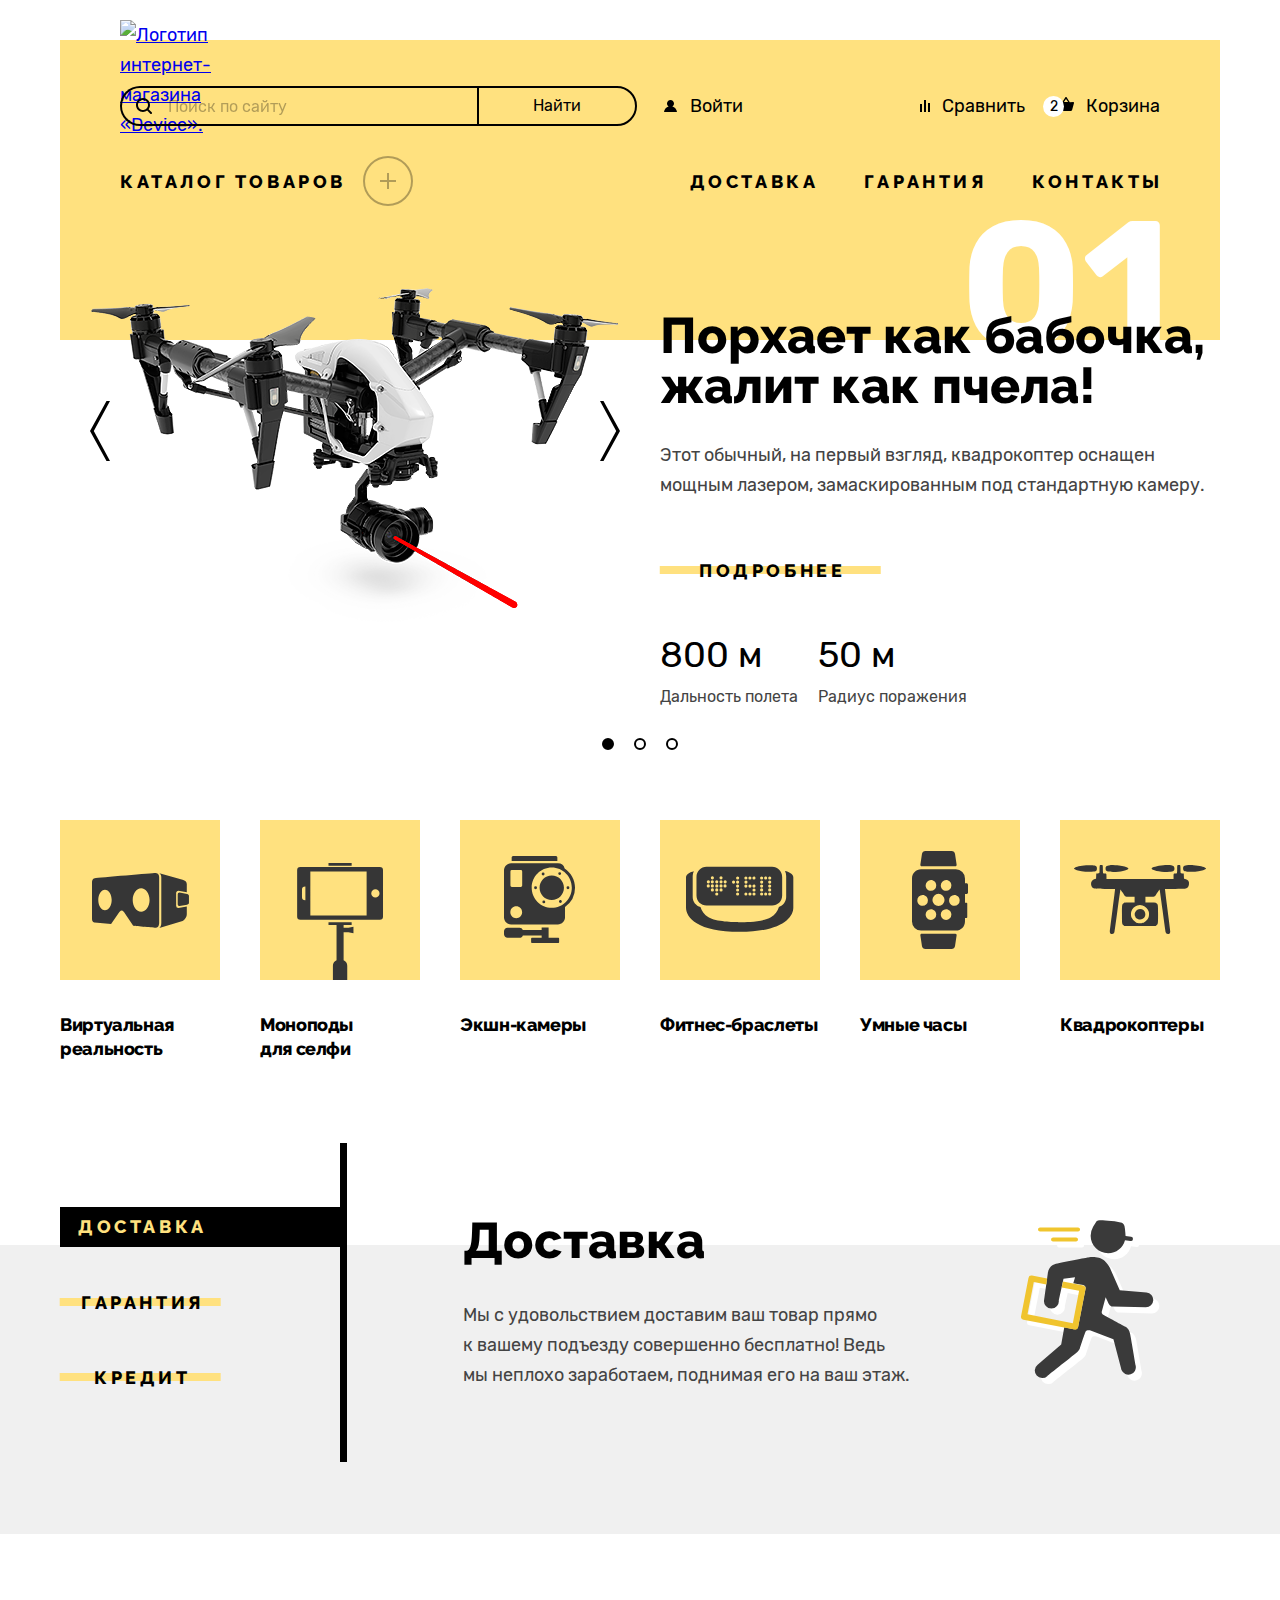
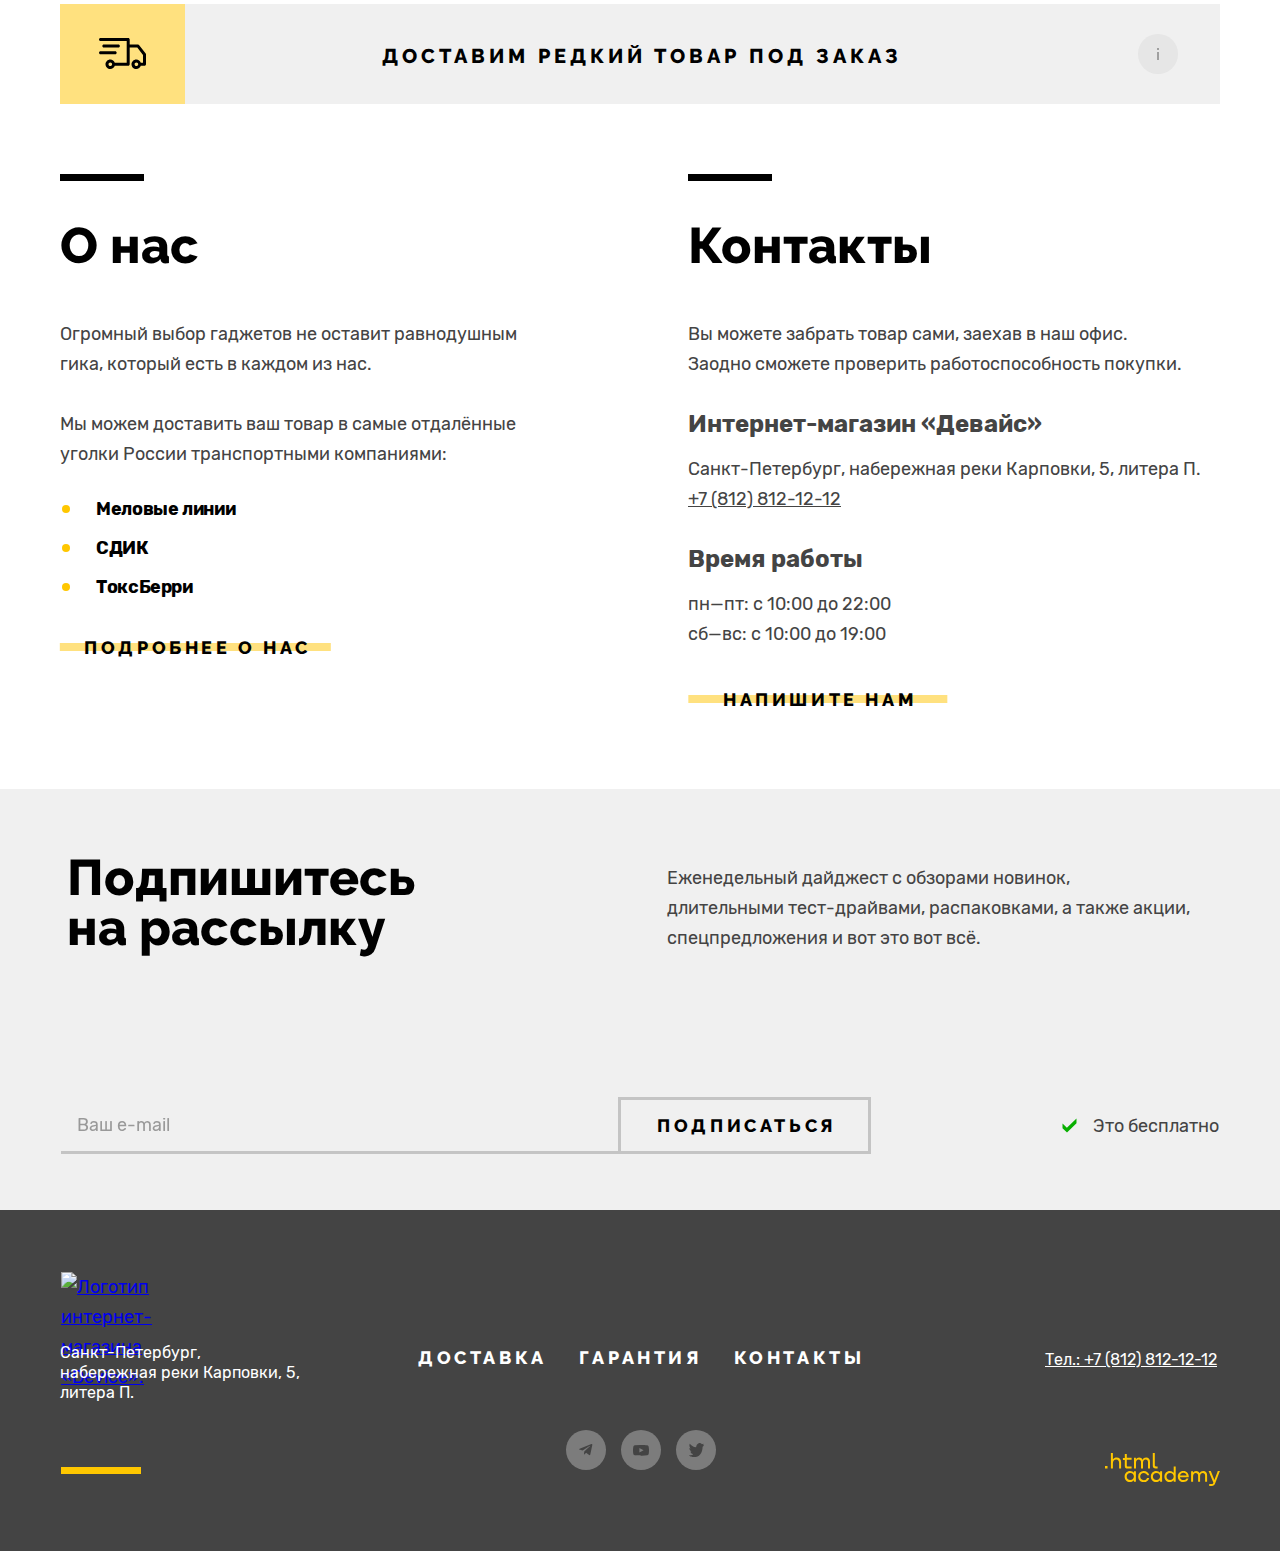
==== commit 8bb38673: "Рефакторинг сетки футера на Главной" ====
--- a/index.html
+++ b/index.html
@@ -420,62 +420,64 @@
 
 		<footer class="page-footer">
 			<div class="page-footer-wrapper container">
-				<div class="page-footer-left">
-					<a class="page-footer-logo logo focus-outline" href="./index.html" aria-current="page" aria-label="Главная">
-						<img class="logo-image" src="./images/footer-logo.svg" width="145" height="36" alt="Логотип интернет-магазина «Device».">
-					</a>
-
-					<address class="page-footer-address text-small">
-						<p class="page-footer-address-text reset-paragraph">Санкт-Петербург, набережная реки Карповки, 5, литера П.</p>
-					</address>
-				</div>
-
-				<div class="page-footer-center">
-					<ul class="footer-navigation reset-list">
-						<li class="footer-navigation-item">
-							<a class="footer-navigation-link page-footer-link subtitle focus-outline" href="javascript:void(0)">
-								Доставка
-							</a>
-						</li>
-						<li class="footer-navigation-item">
-							<a class="footer-navigation-link page-footer-link subtitle focus-outline" href="javascript:void(0)">
-								Гарантия
-							</a>
-						</li>
-						<li class="footer-navigation-item">
-							<a class="footer-navigation-link page-footer-link subtitle focus-outline" href="javascript:void(0)">
-								Контакты
-							</a>
-						</li>
-					</ul>
-
-					<ul class="footer-social reset-list">
-						<li class="footer-social-item">
-							<a class="footer-social-link footer-social-telegram flex-center" href="https://t.me/htmlacademy" target="_blank">
-								<span class="visually-hidden">Мы в Telegram</span>
-							</a>
-						</li>
-						<li class="footer-social-item">
-							<a class="footer-social-link footer-social-youtube flex-center" href="https://www.youtube.com/user/htmlacademyru" target="_blank">
-								<span class="visually-hidden">Мы на Youtube</span>
-							</a>
-						</li>
-						<li class="footer-social-item">
-							<a class="footer-social-link footer-social-twitter flex-center" href="https://twitter.com/htmlacademy_ru" target="_blank">
-								<span class="visually-hidden">Мы в Twitter</span>
-							</a>
-						</li>
-					</ul>
-				</div>
-
-				<div class="page-footer-right">
-					<address class="page-footer-address text-small">
-						<a class="page-footer-phone page-footer-link focus-outline" href="tel:+78128121212">Тел.: +7 (812) 812-12-12</a>
-					</address>
-
-					<a class="page-footer-developer focus-outline" href="https://htmlacademy.ru/" target="_blank">
-						<span class="visually-hidden">Разработчик дизайна сайта — HTML Academy</span>
-					</a>
+				<a class="page-footer-logo logo interactive-element" href="./index.html" aria-current="page" aria-label="Главная">
+					<img class="logo-image" src="./images/footer-logo.svg" width="145" height="36" alt="Логотип интернет-магазина «Device».">
+				</a>
+
+				<div class="page-footer-columns">
+					<div class="page-footer-left">
+						<address class="page-footer-address text-small">
+							<p class="page-footer-address-text reset-paragraph">Санкт-Петербург, набережная реки Карповки, 5, литера П.</p>
+						</address>
+					</div>
+
+					<div class="page-footer-center">
+						<ul class="footer-navigation reset-list">
+							<li class="footer-navigation-item">
+								<a class="footer-navigation-link page-footer-link subtitle focus-outline" href="javascript:void(0)">
+									Доставка
+								</a>
+							</li>
+							<li class="footer-navigation-item">
+								<a class="footer-navigation-link page-footer-link subtitle focus-outline" href="javascript:void(0)">
+									Гарантия
+								</a>
+							</li>
+							<li class="footer-navigation-item">
+								<a class="footer-navigation-link page-footer-link subtitle focus-outline" href="javascript:void(0)">
+									Контакты
+								</a>
+							</li>
+						</ul>
+
+						<ul class="footer-social reset-list">
+							<li class="footer-social-item">
+								<a class="footer-social-link footer-social-telegram flex-center" href="https://t.me/htmlacademy" target="_blank">
+									<span class="visually-hidden">Мы в Telegram</span>
+								</a>
+							</li>
+							<li class="footer-social-item">
+								<a class="footer-social-link footer-social-youtube flex-center" href="https://www.youtube.com/user/htmlacademyru" target="_blank">
+									<span class="visually-hidden">Мы на Youtube</span>
+								</a>
+							</li>
+							<li class="footer-social-item">
+								<a class="footer-social-link footer-social-twitter flex-center" href="https://twitter.com/htmlacademy_ru" target="_blank">
+									<span class="visually-hidden">Мы в Twitter</span>
+								</a>
+							</li>
+						</ul>
+					</div>
+
+					<div class="page-footer-right">
+						<address class="page-footer-address text-small">
+							<a class="page-footer-phone page-footer-link focus-outline" href="tel:+78128121212">Тел.: +7 (812) 812-12-12</a>
+						</address>
+
+						<a class="page-footer-developer focus-outline" href="https://htmlacademy.ru/" target="_blank">
+							<span class="visually-hidden">Разработчик дизайна сайта — HTML Academy</span>
+						</a>
+					</div>
 				</div>
 			</div>
 		</footer>
--- a/styles/styles.min.css
+++ b/styles/styles.min.css
@@ -1 +1 @@
-@font-face{font-family:"Rubik";font-style:normal;font-weight:400;src:url(../fonts/rubik/rubik-400.woff2)format("woff2");font-display:swap}@font-face{font-family:"Rubik";font-style:normal;font-weight:700;src:url(../fonts/rubik/rubik-700.woff2)format("woff2");font-display:swap}@font-face{font-family:"Raleway";font-style:normal;font-weight:800;src:url(../fonts/raleway/raleway-800.woff2)format("woff2");font-display:swap}*,::after,::before{box-sizing:border-box}html{height:100%}body{display:flex;flex-direction:column;min-width:1240px;min-height:100%;margin:0;font:18px/30px"Rubik","Arial",sans-serif;color:#444;background-color:#fff}img{max-width:100%;height:auto;object-fit:contain}.visually-hidden{position:absolute;width:1px;height:1px;margin:-1px;padding:0;white-space:nowrap;border:0;-webkit-clip-path:inset(100%);clip-path:inset(100%);clip:rect(0 0 0 0);overflow:hidden}.container{width:1160px;margin:0 auto}.main-container{flex-grow:1}.section-gap{margin-bottom:70px}.flex-center{display:flex;align-items:center;justify-content:center}.reset-list{margin:0;padding:0;list-style:none}.reset-paragraph{margin:0}.normalize-button{padding:0;font-family:inherit;border:0;cursor:pointer}.button,.normalize-button,.normalize-input{margin:0;background-color:transparent}.normalize-input{padding:0;font-family:inherit;border:0}.button{min-height:57px;padding:15px 21px 15px 25px;text-align:center;border:3px solid transparent;cursor:pointer}.button:disabled{opacity:.3;pointer-events:none}.button-yellow,.button-yellow-wrapper{display:inline-flex}.button-yellow{position:relative;left:2.5%;z-index:1;align-items:center;justify-content:center;min-width:210px;max-width:310px;min-height:40px;margin:0;padding:10px 10px 9px 14px;text-align:center;text-decoration:none;background-color:transparent;border:0;cursor:pointer}.button-yellow::after,.button-yellow::before{position:absolute;top:50%;left:50%;width:105%;height:100%;content:""}.button-yellow::before{z-index:-1;background-color:#ffe17f;transform:translate(-50%,-50%) scaleY(.2);transition:100ms ease-in}.button-yellow::after{transform:translate(-50%,-50%);background-color:transparent}.main-title,.subtitle{margin:0;font-family:"Raleway","Verdana",sans-serif;font-weight:800;font-size:50px;line-height:50px;color:#000}.subtitle{font-size:18px;line-height:21px;letter-spacing:.2em;text-transform:uppercase}.text-bold,.text-small{line-height:20px;color:#000}.text-bold{font-weight:700;font-size:18px;letter-spacing:-.02em}.text-small{font-size:16px}.interactive-element:hover{opacity:.6}.interactive-element:focus-visible{outline:2px solid #af4fff;outline-offset:2px}@supports not selector(:focus-visible){.interactive-element:focus{outline:2px solid #af4fff;outline-offset:2px}}.interactive-element:active{opacity:.3}.interactive-element:disabled{opacity:.1;pointer-events:none}.focus-outline:focus-visible,.site-search-button:focus-visible::before{outline:2px solid #af4fff;outline-offset:2px}@supports not selector(:focus-visible){.focus-outline:focus{outline:2px solid #af4fff;outline-offset:2px}}.logo{display:block;width:145px;height:36px}.logo-image{display:block;object-fit:fill;transition:opacity 100ms ease-out}.page-header{padding:20px 60px 0;background:linear-gradient(rgba(255,255,255,0) 40px,#ffe17f 40px)}.page-header-logo,.user-menu{margin-bottom:30px}.user-menu{display:grid;grid-template-columns:517px 1fr;gap:26px;align-items:start}.site-search-form{display:flex}.site-search-label{width:359px;min-height:40px;margin-right:-2px}.site-search-field{width:calc(100% - 2px);height:100%;margin:0;padding:8px 18px 8px 46px;font-family:inherit;background:url(../icons/stack.svg#header-site-search)no-repeat 14px center/16px 16px;background-color:transparent;border:2px solid #000;border-right:0;border-radius:50px 0 0 50px;-webkit-appearance:textfield;appearance:textfield}.site-search-field::placeholder{color:#000;opacity:.3}.site-search-field::-webkit-search-cancel-button,.site-search-field::-webkit-search-decoration,.site-search-field::-webkit-search-results-button,.site-search-field::-webkit-search-results-decoration{margin:0;-webkit-appearance:none;appearance:none}.site-search-field:focus{outline:0}.site-search-label:focus-within{z-index:1;outline:2px solid #af4fff;outline-offset:2px}.site-search-field:disabled{opacity:.3}.site-search-button{position:relative;flex-shrink:0;width:160px;padding:8px 18px;border:2px solid #000;border-radius:0 50px 50px 0;transition:300ms ease-out}.site-search-button::before{position:absolute;top:-2px;left:-2px;width:calc(100% + 4px);height:calc(100% + 4px);content:""}.site-search-button:hover{color:#fff;background-color:#000}.site-search-button:focus{outline:0}@supports not selector(:focus-visible){.site-search-button:focus::before{outline:2px solid #af4fff;outline-offset:2px}}.site-search-button:active{color:rgba(255,255,255,.3);background-color:#000}.site-search-button:disabled{opacity:.3;pointer-events:none}.user-navigation{display:flex;flex-wrap:wrap;row-gap:8px}.user-auth{display:flex;align-items:flex-start;justify-content:space-between;width:231px;margin-right:26px}.user-button{display:flex;padding:5px 0;text-decoration:none;color:#000}.user-button::before{flex-shrink:0;margin:9px 12px 0 0;background-repeat:no-repeat;content:""}.login-button::before{width:15px;height:12px;background-image:url(../icons/stack.svg#header-user-login);background-size:15px 12px}.log-ut-button{margin-left:9px;padding:2px;text-decoration:none;color:rgba(0,0,0,.3)}.log-ut-button:active,.log-ut-button:hover{color:#000}.compare-button{margin-right:auto}.compare-button::before{width:10px;height:12px;background-image:url(../icons/stack.svg#header-user-compare);background-size:10px 12px}.user-cart{position:relative}.cart-button::before{width:16px;height:14px;margin:6px 12px 0-3px;background-image:url(../icons/stack.svg#header-user-cart);background-size:16px 14px}.cart-counter{z-index:1;order:-1;align-self:flex-start;min-width:21px;min-height:21px;margin:4.5px -3px 0 0;padding:0 1px;font-size:14px;line-height:17px;background-color:#fff;border-radius:50px}.cart-popover{position:absolute;top:calc(100% + 5px);right:-77px;z-index:3;display:none;width:320px;min-height:134px;color:#fff;background-color:#000}.user-cart:focus-within .cart-popover{display:block}.cart-popover::before{position:absolute;top:-6px;left:50%;transform:translateX(-50%);width:14px;height:6px;background:url(../icons/stack.svg#popover-triangle)no-repeat 0 0/14px 6px;content:""}.cart-product-item{display:grid;grid-template-columns:1fr 10px;column-gap:23px;padding:20px}.cart-product-item+.cart-product-item{position:relative;margin-top:1px}.cart-product-item+.cart-product-item::before{position:absolute;top:-1px;left:0;width:100%;height:1px;background-color:rgba(255,255,255,.1);content:""}.cart-product-link{display:grid;grid-template-columns:39px 1fr;column-gap:23px;align-items:start;justify-self:start;padding-right:3px;text-decoration:none;color:inherit;transition:opacity 150ms ease-out}.cart-product-title{margin:0;font-weight:400;color:inherit}.cart-product-image{order:-1}.cart-product-remove{width:10px;height:10px;transition:opacity 150ms ease-out}.cart-product-remove::before{display:block;height:100%;background:url(../icons/stack.svg#cart-popover-cross)no-repeat 0 0/10px 10px;content:""}.cart-order-info{display:grid;grid-template-columns:120px 150px;column-gap:10px;min-height:44px;margin:0;padding:0 20px;background-color:#1a1a1a}.order-info-item{display:flex;align-items:center}.order-info-price{justify-content:flex-end}.order-info-description{margin:0}.cart-popover-button-container{padding:20px}.cart-popover-button{width:100%;min-height:50px;padding:14px 20px 14px 24px;background-color:#fff;transition:background-color 150ms ease-out,color 150ms ease-out}.cart-popover-button:hover{background-color:#ffe17f}.cart-popover-button:active{color:rgba(0,0,0,.3);background-color:#ffe17f}.cart-popover-button:not([href]){color:rgba(0,0,0,.3);pointer-events:none}.main-navigation{position:relative;z-index:2;display:grid;grid-template-columns:293px 1fr;column-gap:95px;align-items:start}.catalog-toggle{display:flex;text-align:left}.catalog-toggle-text{width:236px;margin-right:7px;padding:15px 0 14px}.catalog-toggle-icon{position:relative;align-self:center;flex-shrink:0;width:50px;height:50px;border:2px solid #000;border-radius:50%;opacity:.3;transition:opacity 100ms ease-in}.catalog-toggle-icon::after,.catalog-toggle-icon::before{position:absolute;width:16px;height:2px;background-color:#000;content:""}.catalog-toggle-icon::before{transform:rotate(90deg)}.catalog-toggle:active .catalog-toggle-icon,.catalog-toggle:hover .catalog-toggle-icon{opacity:1}.catalog-navigation-list{position:absolute;top:calc(100% - 19px);left:-60px;z-index:-1;display:none;grid-template-columns:222px 182px 182px;gap:6px 30px;align-content:start;width:calc(100% + 120px);min-height:180px;padding:27px 60px;font-size:16px;line-height:18px;color:#000;background-color:#ffe17f}.catalog-navigation:focus-within .catalog-navigation-list{display:grid}.catalog-navigation:focus-within .catalog-toggle-icon::before{content:none}.catalog-navigation-item:nth-child(6){grid-column:1/2}.catalog-navigation-item:nth-child(7){grid-row:2/3;grid-column:3/4}.catalog-navigation-link{display:inline-flex;padding:6px 0;text-decoration:none;color:inherit}.catalog-navigation-link.is-current{position:relative}.catalog-navigation-link.is-current::after,.site-navigation-link.is-current::after{position:absolute;left:3px;bottom:1px;width:calc(100% - 6px);height:1px;background-color:#000;content:""}.site-navigation{display:flex;flex-wrap:wrap;column-gap:45.5px;justify-self:end;margin-right:-3px}.site-navigation-link{position:relative;display:block;padding:15px 0 14px;text-decoration:none;color:inherit}.site-navigation-link.is-current::after{left:5px;bottom:3px;width:calc(100% - 8px);height:2px}.page-footer{margin-top:auto;padding:62px 0 61px;color:#fff;background-color:#444}.page-footer-wrapper{display:flex}.page-footer-left{position:relative;width:243px;margin:0 110px 16px 0;padding-bottom:71px}.page-footer-left::after{position:absolute;bottom:0;left:1px;width:80px;height:7px;background-color:#ffc700;content:""}.page-footer-center{display:grid;align-content:start;max-width:453px;margin-top:65px}.page-footer-right{display:flex;flex-direction:column;align-items:flex-end;width:200px;margin:78px 0 4px auto}.page-footer-logo{margin:0 0 35px 1px}.page-footer-address{font-style:normal;color:inherit}.footer-navigation{display:flex;flex-wrap:wrap;margin-bottom:47px}.footer-navigation-item{margin:0 27px 6px 0}.footer-navigation-item:nth-child(3n){margin-right:0}.page-footer-link{text-decoration:none;color:inherit;transition:color 150ms ease-out,opacity 150ms ease-out}.footer-navigation-link{position:relative;display:block;padding:10px 0 9px 5px}.footer-navigation-link::after{position:absolute;left:5px;bottom:3px;width:calc(100% - 8px);height:2px;background-color:transparent;transition:background-color 150ms ease-out;content:""}.footer-navigation-link:active::after,.footer-navigation-link:hover::after{background-color:#ffc700}.footer-social{display:flex;justify-self:center;max-width:370px}.footer-social-item{margin-right:15px}.footer-social-item:last-child{margin-right:0}.footer-social-link{position:relative;z-index:1;width:40px;height:40px;background-color:rgba(255,255,255,.3);border-radius:50%;transition:background-color 150ms ease-out}.footer-social-link::before{width:18px;height:18px;background-repeat:no-repeat;background-size:18px 18px;transition:opacity 150ms ease-out;content:""}.footer-social-telegram::before{background-image:url(../icons/stack.svg#footer-logo-telegram)}.footer-social-youtube::before{background-image:url(../icons/stack.svg#footer-logo-youtube)}.footer-social-twitter::before{background-image:url(../icons/stack.svg#footer-logo-twitter)}.footer-social-link::after{position:absolute;z-index:-1;width:100%;height:100%;content:""}.footer-social-link:active,.footer-social-link:hover{background-color:#ffc700}.footer-social-link:active::before{opacity:.3}.footer-social-link:focus{outline:0}.footer-social-link:focus-visible::after,.services-button.is-current:focus-visible::after{outline:2px solid #af4fff;outline-offset:2px}@supports not selector(:focus-visible){.footer-social-link:focus::after{outline:2px solid #af4fff;outline-offset:2px}}.page-footer-right>:nth-last-child(2){margin-bottom:63px}.page-footer-phone{display:block;width:175px;text-decoration:underline}.page-footer-link:hover{color:#ffc700}.page-footer-link:active{color:#ffc700;opacity:.3}.page-footer-developer{width:115px;height:33px;margin-top:auto}.page-footer-developer::before{display:block;height:100%;-webkit-mask:url(../icons/stack.svg#footer-logo-developer);mask:url(../icons/stack.svg#footer-logo-developer);background-color:#ffc700;transition:background-color 150ms ease-out,opacity 150ms ease-out;content:""}.page-footer-developer:hover::before{background-color:#fff}.page-footer-developer:active::before{background-color:#fff;opacity:.3}.button-yellow:hover::before{transform:translate(-50%,-50%) scaleY(1)}.button-yellow:focus{outline:0}.button-yellow:focus-visible::after{outline:2px solid #af4fff}@supports not selector(:focus-visible){.button-yellow:focus::after{outline:2px solid #af4fff}}.button-yellow:active::before{background-color:#fc3;transform:translate(-50%,-50%) scaleY(1);transition:100ms ease-out}.button-yellow:disabled{opacity:.3;pointer-events:none}.slider{position:relative;z-index:1;background:linear-gradient(#ffe17f 134px,rgba(255,255,255,0) 134px)}.slider-card{display:none}.slider-card.is-active{display:grid;grid-template-columns:repeat(2,560px);column-gap:40px;align-items:start}.slider-image-wrapper{width:560px;height:560px;margin-top:-16px}.slider-content{margin:105px 0 38px}.slider-title{margin-bottom:29px}.slider-description{margin:0 0 18px}.slider-description:last-of-type{margin-bottom:50px}.slider-link-wrapper{margin-bottom:50px}.slider-features{display:grid;grid-template-columns:repeat(3,auto);gap:20px;justify-content:start;margin:0}.slider-features-big-gap{gap:41px}.slider-feature{display:flex;flex-direction:column}.slider-feature-title{font-size:16px}.slider-feature-description{order:-1;margin:0 0 12px;font-size:36px;color:#000}.slider-controls{position:absolute;top:195px;left:30px;z-index:1;display:flex;justify-content:space-between;width:530px}.slider-button{width:20px;height:60px;background-image:url(../icons/stack.svg#slider-arrow);background-repeat:no-repeat;background-size:100% 100%;transition:opacity 50ms ease-out}.slider-next{transform:rotate(180deg)}.slider-pagination{display:flex;justify-content:center;gap:20px;margin-top:-12px;padding:0 60px;counter-reset:slider}.slider-pagination-button{width:12px;height:12px;counter-increment:slider}.slider-pagination-button::before{position:absolute;top:13px;right:49px;z-index:-1;display:flex;align-items:center;justify-content:flex-end;min-width:250px;height:135px;font-weight:700;font-size:180px;color:#fff;content:none}.slider-pagination-button::after{display:block;height:100%;background-color:#fff;border:2px solid #000;border-radius:50%;transition:opacity 50ms ease-out;content:""}.slider-pagination-button.is-current::before{content:counter(slider,decimal-leading-zero)}.slider-pagination-button.is-current::after{background-color:#000}.slider-pagination-button:hover::after{opacity:.6}.index-catalog-link:active,.slider-pagination-button:active::after{opacity:.3}.slider-pagination-button:disabled::after{opacity:.1}.index-catalog-cards{display:grid;grid-template-columns:repeat(6,1fr);gap:40px}.index-catalog-card{display:grid}.index-catalog-link{display:grid;grid-template-rows:min-content;text-decoration:none;transition:opacity 150ms ease-out}.index-catalog-link::before{height:160px;margin-bottom:33px;background-color:#ffe17f;background-repeat:no-repeat;background-size:100% 100%;transition:background-color 150ms ease-out;content:""}.index-catalog-virtual::before{background-image:url(../icons/stack.svg#index-catalog-virtual)}.index-catalog-monopods::before{background-image:url(../icons/stack.svg#index-catalog-monopods)}.index-catalog-cameras::before{background-image:url(../icons/stack.svg#index-catalog-cameras)}.index-catalog-bracelets::before{background-image:url(../icons/stack.svg#index-catalog-bracelets)}.index-catalog-watches::before{background-image:url(../icons/stack.svg#index-catalog-watches)}.index-catalog-quadcopters::before{background-image:url(../icons/stack.svg#index-catalog-quadcopters)}.index-catalog-link:hover::before{background-color:#ffc700}.index-catalog-link:active::before{background-color:#ffe17f}.index-catalog-title{min-height:60px;line-height:24px;letter-spacing:-.02em;text-transform:none}.services{background:linear-gradient(rgba(255,255,255,0) 102px,#f0f0f0 102px)}.services-wrapper{display:grid;grid-template-columns:287px 1fr;padding-bottom:72px}.services-controls{position:relative;display:grid;row-gap:35px;justify-content:start;align-content:start;padding:64px 7px 65px 0}.services-button.is-current::after,.services-controls::after{position:absolute;top:0;height:100%;background-color:#000;content:""}.services-controls::after{right:0;width:7px}.services-button{min-width:153px;max-width:210px}.services-button-text{display:block;transition:transform 300ms ease-out}.services-button.is-current{position:relative;left:2.5%;z-index:1;padding:9px 10px 10px 14px;color:#ffe17f;text-align:center;background-color:transparent;border:0;cursor:pointer}.services-button.is-current::after{left:-2.5%;z-index:-1;width:280px}.services-button.is-current:focus-visible{outline:0}@supports not selector(:focus-visible){.services-button.is-current:focus{outline:0}}@supports not selector(:focus-visible){.services-button.is-current:focus::after{outline:2px solid #af4fff;outline-offset:2px}}.services-button.is-current:active .services-button-text,.services-button.is-current:focus-visible .services-button-text,.services-button.is-current:hover .services-button-text{transform:translateX(26px)}@supports not selector(:focus-visible){.services-button.is-current:focus .services-button-text{transform:translateX(26px)}}.services-tab{display:none;padding:73px 28px 72px 116px}.services-delivery{padding-right:60px}.services-tab.is-active{display:flex;justify-content:space-between}.services-content{width:480px}.services-title{margin-bottom:34px}.services-description{margin:0 0 18px}.services-description:last-of-type{margin-bottom:0}.services-tab::after{background-repeat:no-repeat;background-size:100% 100%;content:""}.services-delivery::after{width:139px;height:165px;margin:4px 0 5px;background-image:url(../icons/stack.svg#services-delivery)}.services-warranty::after{width:172px;height:195px;margin:-11px 0-10px;background-image:url(../icons/stack.svg#services-warranty)}.services-credit::after{width:156px;height:188px;margin:-7px 0;background-image:url(../icons/stack.svg#services-credit)}.on-order-button{display:grid;grid-template-columns:125px 1fr 125px;min-height:100px;text-decoration:none;color:#000;background-color:#f0f0f0;transition:opacity 150ms ease-out}.on-order-button-text{padding:41px 59px 36px 63px;font-size:20px;line-height:23px;text-align:center}.on-order-button::before{background:url(../icons/stack.svg#on-order-delivery)no-repeat center/47px 32px;background-color:#ffe17f;transition:background-color 150ms ease-out;content:""}.on-order-button-icon{align-self:center;justify-self:center;width:40px;height:40px;background-color:rgba(220,220,220,.5);border-radius:50%;content:""}.on-order-button-icon::before{width:2px;height:12px;background-image:url(../icons/stack.svg#on-order-info);background-repeat:no-repeat;background-size:100% 100%;opacity:.3;transition:opacity 150ms ease-out;content:""}.on-order-button:active::before,.on-order-button:hover::before{background-color:#ffc700}.on-order-button:active .on-order-button-icon::before,.on-order-button:hover .on-order-button-icon::before{opacity:1}.on-order-button:active{opacity:.3}.company-info{display:grid;grid-template-columns:520px 532px;justify-content:space-between}.company-info-block{position:relative;padding:47px 15px 0 0}.about-delivery-item::before,.company-info-block::before{position:absolute;top:0;left:0;width:84px;height:7px;background-color:#000;content:""}.about{width:515px}.company-info-title{margin-bottom:48px}.company-info-content{display:grid;row-gap:30px}.company-info-description{width:500px;margin:0}.about-delivery-list{display:grid;row-gap:19px;margin-left:2px}.about-delivery-item{position:relative;padding-left:34px}.about-delivery-item::before{top:6px;width:8px;height:8px;background-color:#ffc700;border-radius:50%}.about-more-wrapper,.contacts-feedback-wrapper{justify-self:start}.about-more{min-width:257.5px}.company-info-subtitle{margin:0 0 15px;font-weight:700;font-size:24px;line-height:30px}.contacts-address{font-style:normal}.contacts-phone{display:inline-flex;color:inherit}.contacts-feedback{min-width:247px}.subscription{background-color:#f0f0f0}.subscription-wrapper{display:grid;grid-template-rows:repeat(2,auto);row-gap:144px;padding:64px 0 56px}.subscription-info-wrapper{display:grid;grid-template-columns:350px 1fr;column-gap:250px;padding:0 7px}.subscription-description-wrapper{padding-top:10px}.subscription-description{margin:0 0 18px}.subscription-description:last-of-type{margin-bottom:0}.subscription-form-wrapper{display:grid;grid-template-columns:810px 1fr;column-gap:138px;padding:0 1px}.subscription-form{display:flex;align-self:end}.subscription-label{display:flex;flex-grow:1}.subscription-field{flex-grow:1;padding:13px 16px 11px;font:inherit;color:inherit;border-bottom:3px solid #c4c4c4}.subscription-field::placeholder{color:inherit;opacity:.5}.subscription-field:focus{outline:0;background-color:#dcdcdc}.subscription-field.has-error{border-bottom-color:#ff3d3d}.subscription-field:disabled{opacity:.3}.subscription-button{min-width:253px;max-width:333px;border-color:#c4c4c4;transition:color 100ms ease-out,background-color 100ms ease-out,border-color 100ms ease-out}.subscription-button:hover{color:#fff;background-color:#000;border-color:#000}.subscription-button:active{color:rgba(255,255,255,.3);background-color:#000;border-color:#000}.subscription-remark{display:flex;align-self:center;justify-self:end}.subscription-remark::before{flex-shrink:0;width:16px;height:16px;margin:7px 16px 0 0;background-image:url(../icons/stack.svg#subscription-tick);background-repeat:no-repeat;background-size:100% 100%;content:""}.inner-header{padding:36px 40px 24px 60px}.inner-title{margin-bottom:15px}.breadcrumbs{display:flex;flex-wrap:wrap}.breadcrumbs-item{display:flex;align-items:center;margin:0 17px 10px 0}.breadcrumbs-item:last-child{margin-right:0}.breadcrumbs-item::before{width:4px;height:8px;margin-right:16px;background:url(../icons/stack.svg#breadcrumbs-divider)no-repeat center/contain;opacity:.2;content:""}.breadcrumbs-item:first-child::before{content:none}.breadcrumbs-link{text-decoration:none;color:#000;transition:opacity 150ms ease-out}.catalog{background-color:#f0f0f0}.catalog-wrapper{display:grid;grid-template-columns:320px 1fr}.catalog-subtitle{font-size:16px;line-height:19px}.catalog-result{display:flex;flex-direction:column}.catalog-filter{padding:25px 40px 64px 60px}.catalog-filter-title{margin:0 20px 60px 0}.filter-group{margin:0 20px 35px 0;padding:0;border:0}.filter-title{position:relative;width:100%;margin-bottom:20px;padding:12px 0 0}.filter-title::before{position:absolute;bottom:100%;left:0;width:100%;border-bottom:2px solid #000;content:""}.filter-button{width:210px}.filter-button::after,.filter-button::before{max-width:220px}.filter-range-title{margin-bottom:28px}.filter-range{min-height:35px}.range-scale{position:relative;border-bottom:2px solid #dcdcdc}.range-bar{position:absolute;top:0;left:0;width:119px;border-bottom:2px solid #000}.range-control{position:absolute;top:-8px;display:grid;row-gap:4px}.range-control-min{left:0;transform:translateX(-50%)}.range-control-max{right:0;transform:translateX(50%)}.range-toggle{position:relative;justify-self:center;width:18px;height:18px;background-color:#f0f0f0}.range-toggle::before{position:absolute;top:0;left:0;z-index:1;width:100%;height:100%;background-color:#ebebeb;border:2px solid #000;border-radius:50%;transition:50ms ease-out;content:""}.range-toggle:hover::before{opacity:.5}.range-toggle:active::before{background-color:#000;opacity:1}.range-input{display:block;width:32px;height:18px;padding:2px 1px 0 2px;font-size:14px;line-height:20px;text-align:center;color:#000}.range-control-max .range-input{width:72px}.range-input::placeholder{color:#000;opacity:.3}.filter-checkbox{margin-bottom:17px}.filter-radio{margin-bottom:20px}.filter-item:last-child{margin-bottom:0}.filter-control{display:inline-flex;vertical-align:top}.filter-mark{position:relative;flex-shrink:0;width:20px;height:20px;transition:opacity 50ms ease-out;cursor:pointer}.filter-mark::after{position:absolute;top:0;left:0;width:100%;height:100%;border:2px solid #ccc;content:""}.filter-input:checked+.filter-mark::after{border-color:#000}.filter-mark-checkbox::after{border-radius:3px}.filter-mark-radio::after{border-radius:50%}.filter-input-checkbox:checked+.filter-mark-checkbox::before{width:10px;height:10px;background:url(../icons/stack.svg#filter-tick);background-repeat:no-repeat;background-size:10px 10px;content:""}.filter-input-radio:checked+.filter-mark-radio::before{width:8px;height:8px;background-color:#000;border-radius:50%;transform:translateX(.5px);content:""}.filter-label{padding-left:16px;transition:opacity 50ms ease-out;cursor:pointer}.filter-control:hover .filter-label,.filter-control:hover .filter-mark{opacity:.6}.filter-input:focus-visible+.filter-mark{outline:2px solid #af4fff;outline-offset:2px}@supports not selector(:focus-visible){.filter-input:focus+.filter-mark{outline:2px solid #af4fff;outline-offset:2px}}.filter-control:active .filter-label,.filter-control:active .filter-mark{opacity:.3}.filter-input:disabled+.filter-mark,.filter-input:disabled~.filter-label{opacity:.1;pointer-events:none}.catalog-sorting{display:flex;align-items:flex-start;justify-content:space-between;padding:20px 40px}.catalog-sorting-title{max-width:270px;margin-top:5px}.sorting-select{min-width:142px;margin-right:2px;padding:0 32px 0 0;font:inherit;color:#000;background:url(../icons/stack.svg#sorting-select-icon)no-repeat right top/30px 30px;background-color:transparent;border:0;cursor:pointer;-webkit-appearance:none;appearance:none}.sorting-order{display:flex}.sorting-order-button{width:30px;height:30px}.sorting-order-button::before{width:11px;height:10px;background:url(../icons/stack.svg#sorting-order-icon)no-repeat;opacity:.2;content:""}.sorting-order-down::before{transform:rotate(180deg)}.sorting-order-button:hover::before{opacity:.5}.product-link.new:hover .product-title,.sorting-order-button:active::before{opacity:1}.catalog-products{display:flex;flex-direction:column;flex-grow:1;padding:70px 40px 78px;background-color:#fff}.catalog-product-cards{display:grid;grid-template-columns:repeat(2,1fr);gap:44px 40px;margin-bottom:44px}.product-card{display:grid}.product-link{position:relative;text-decoration:none}.product-image-wrapper{position:relative;height:380px;margin-bottom:32px;background-color:#f0f0f0}.product-image-wrapper::before{position:absolute;top:0;left:0;z-index:1;width:100%;height:100%;background-color:transparent;content:""}.product-link.new .product-image-wrapper::before{transition:background-color 300ms ease-out}.product-link:active .product-image-wrapper::before,.product-link:hover .product-image-wrapper::before{background-color:rgba(240,240,240,.8)}.product-info,.product-title{transition:opacity 150ms ease-out}.product-info{display:flex;justify-content:space-between}.product-link.new .product-info{transition:opacity 300ms ease-out}.product-title{flex-shrink:0;width:230px;margin:0 20px 0 0}.modal-close-button:hover::before,.product-link.new:active .product-info,.product-link.new:hover .product-info,.product-link:hover .product-title{opacity:.6}.product-link:active .product-title{opacity:1}.modal-close-button:active::before,.product-link:active .product-info{opacity:.3}.product-price{padding-top:1px;font-size:18px;line-height:21px;text-align:right;color:#444}.product-more{position:absolute;top:170px;left:50%;transform:translateX(-50%);width:max-content;max-width:260px;opacity:0;transition:opacity 150ms ease-out;pointer-events:none}.product-link.new .product-more{transition:opacity 300ms ease-out}.product-image-wrapper::before,.product-more::before{transition:background-color 150ms ease-out}.product-more::after{content:none}.product-link:active .product-more,.product-link:hover .product-more{opacity:1}.product-link:active .product-more::before{background-color:#ffc700}.new{position:relative}.new::before{position:absolute;top:27px;right:27px;z-index:1;display:flex;align-items:center;justify-content:center;width:60px;height:60px;padding:0 0 2px 3px;font-family:"Raleway","Verdana",sans-serif;font-weight:800;font-size:14px;line-height:16px;letter-spacing:.2em;text-transform:uppercase;color:rgba(0,0,0,.6);border:2px solid rgba(0,0,0,.6);border-radius:50%;content:"New"}.catalog-show-more{margin:auto 0 44px;font-size:16px;line-height:19px;background-color:transparent;border:3px solid #e5e5e5;transition:border-color 100ms ease-out,opacity 100ms ease-out;cursor:pointer}.catalog-show-more:hover{border-color:#000}.catalog-show-more:active{border-color:#000;opacity:.3}.catalog-pagination{display:grid;grid-template-columns:200px max-content 213px;align-items:start;justify-content:space-between;background-color:#ebebeb}.pagination-button{max-width:200px;padding:25px 21px 25px 25px;text-align:center;transition:background-color 50ms ease-out,color 50ms ease-out}.pagination-button.is-disabled{color:rgba(68,68,68,.3)}.pagination-backward{justify-self:start}.pagination-forward{justify-self:end}.pagination-button:focus-visible{background-color:#f0f0f0}@supports not selector(:focus-visible){.pagination-button:focus{background-color:#f0f0f0}}.pagination-button:hover{background-color:#dcdcdc}.pagination-button.is-disabled:hover{color:rgba(68,68,68,.3);background-color:transparent}.pagination-button:active{color:rgba(0,0,0,.3);background-color:#dcdcdc}.pagination-list{display:flex;flex-wrap:wrap;align-self:center;max-width:300px;margin:16px 0 15px}.pagination-divider,.pagination-link{display:block;min-width:40px;max-width:65px;padding:10px 4px;text-align:center;text-decoration:none;color:rgba(68,68,68,.3);white-space:nowrap}.pagination-link.is-current,.pagination-link.is-current:hover{color:rgba(68,68,68,.6)}.pagination-link{transition:color 50ms ease-out}.pagination-link:hover{color:#444}.pagination-link:active{color:rgba(68,68,68,.1)}.modal-container{position:fixed;top:0;left:0;z-index:100;display:flex;width:100%;height:100%;background-color:rgba(240,240,240,.9);transition:display 300ms ease-out 50ms}.modal-container-close{display:none}.modal{position:relative;padding:62px 70px;background-color:#fff;border:10px solid #000;box-shadow:0 10px 0 rgba(0,0,0,.1)}.modal-on-order{width:920px}.modal-close-button{position:absolute;top:74px;right:70px;width:26px;height:26px}.modal-close-button::before{display:block;height:100%;background:url(../icons/stack.svg#modal-cross)no-repeat 0 0/26px 26px;content:""}.modal-close-button::after{position:fixed;inset:0;z-index:-1;content:""}.modal-title{max-width:650px;margin-bottom:42px}.on-order-form{display:grid;grid-template-columns:360px 140px 180px;column-gap:40px}.on-order-group{min-height:114px;margin:0 0 42px}.on-order-email{grid-column:2/4}.on-order-goods{grid-column:1/3;margin-bottom:22px}.on-order-control{display:flex;flex-direction:column}.on-order-label{margin-bottom:14px}.on-order-field{padding:18px 58px 18px 18px;font-family:inherit;background-repeat:no-repeat;background-position:right 18px top 22px;background-size:15px 12px;background-color:#f0f0f0;border:2px solid transparent;transition:background-color 150ms ease-out}.on-order-field::placeholder{color:#000;opacity:.3}.on-order-field-name{background-image:url(../icons/stack.svg#modal-customer-name)}.on-order-field-email{background-image:url(../icons/stack.svg#modal-customer-email)}.on-order-field-goods{padding-right:18px;background:#f0f0f0}.on-order-field:not(:placeholder-shown){background-color:#ebebeb}.on-order-field:hover{background-color:#dcdcdc}.on-order-field:disabled{opacity:.3}.on-order-field:disabled:hover,.on-order-number-input:disabled:hover{background-color:#f0f0f0}.on-order-field:not(:placeholder-shown):disabled:hover{background-color:#ebebeb}.on-order-field.has-error{border:2px solid #ff3d3d}.on-order-message{display:none;margin:2px 0-2px;font-size:14px;line-height:20px;color:#000}.on-order-message.is-shown{display:block}.on-order-error{display:block;color:#ff3d3d}.form-button-wrapper{grid-column:1/-1;justify-self:start}.on-order-form-button{min-width:191px;max-width:280px}.on-order-number{min-height:94px}.on-order-label-tooltip{display:flex;margin-bottom:14px}.on-order-field-number{display:grid;grid-template-columns:repeat(3,60px)}.on-order-field-number.has-error{outline:2px solid #ff3d3d}.on-order-number-input{padding:20px 4px 20px 5px;font-family:inherit;text-align:center;background-color:#f0f0f0;border:0;transition:background-color 150ms ease-out;-webkit-appearance:textfield;appearance:textfield}.on-order-number-input::-webkit-inner-spin-button,.on-order-number-input::-webkit-outer-spin-button{margin:0;-webkit-appearance:none;appearance:none}.on-order-number-input:hover{background-color:#dcdcdc}.on-order-number-button{padding:22px;background-color:#f0f0f0;border:0;transition:background-color 150ms ease-out;cursor:pointer}.on-order-number-button::before{width:16px;height:16px;background-repeat:no-repeat;background-position:center;background-size:contain;transition:opacity 150ms ease-out;content:""}.on-order-number-minus::before{background-image:url(../icons/stack.svg#modal-number-minus)}.on-order-number-plus::before{background-image:url(../icons/stack.svg#modal-number-plus)}.on-order-number-button:hover{background-color:#ebebeb}.on-order-number-button:hover::before{opacity:.6}.on-order-number-button:focus-visible,.on-order-number-input:focus{outline:2px solid #af4fff;outline-offset:-2px}@supports not selector(:focus-visible){.on-order-number-button:focus{outline:2px solid #af4fff;outline-offset:-2px}}.on-order-number-button:active{background-color:#f0f0f0}.on-order-number-button:active::before{opacity:.3}.on-order-number-button:disabled,.on-order-number-input:disabled{opacity:.3;pointer-events:none}.on-order-number-button:disabled::before{opacity:.3}.on-order-form-tooltip{position:relative;flex-shrink:0;width:26px;height:26px;margin:-3px 0-3px 8px}.form-tooltip-toggle{width:100%;height:100%;background-color:#ffe17f;border-radius:50%}.form-tooltip-toggle::before{width:4px;height:12px;background:url(../icons/stack.svg#modal-tooltip-icon)no-repeat 0 0/4px 12px;content:""}.form-tooltip-text{position:absolute;right:-34px;z-index:10;display:none;width:200px;margin-top:10px;padding:19px 21px 21px;color:#fff;background-color:#000;box-shadow:0 10px 0 rgba(0,0,0,.1)}.form-tooltip-text::before{position:absolute;top:-6px;right:40px;width:14px;height:6px;background:url(../icons/stack.svg#popover-triangle)no-repeat 0 0/14px 6px;content:""}.form-tooltip-toggle:focus{outline:0}.form-tooltip-toggle:focus+.form-tooltip-text,.form-tooltip-toggle:hover+.form-tooltip-text{display:block}+@font-face{font-family:"Rubik";font-style:normal;font-weight:400;src:url(../fonts/rubik/rubik-400.woff2)format("woff2");font-display:swap}@font-face{font-family:"Rubik";font-style:normal;font-weight:700;src:url(../fonts/rubik/rubik-700.woff2)format("woff2");font-display:swap}@font-face{font-family:"Raleway";font-style:normal;font-weight:800;src:url(../fonts/raleway/raleway-800.woff2)format("woff2");font-display:swap}*,::after,::before{box-sizing:border-box}html{height:100%}body{display:flex;flex-direction:column;min-width:1240px;min-height:100%;margin:0;font:18px/30px"Rubik","Arial",sans-serif;color:#444;background-color:#fff}img{max-width:100%;height:auto;object-fit:contain}.visually-hidden{position:absolute;width:1px;height:1px;margin:-1px;padding:0;white-space:nowrap;border:0;-webkit-clip-path:inset(100%);clip-path:inset(100%);clip:rect(0 0 0 0);overflow:hidden}.container{width:1160px;margin:0 auto}.main-container{flex-grow:1}.section-gap{margin-bottom:70px}.flex-center{display:flex;align-items:center;justify-content:center}.reset-list{margin:0;padding:0;list-style:none}.reset-paragraph{margin:0}.normalize-button{padding:0;font-family:inherit;border:0;cursor:pointer}.button,.normalize-button,.normalize-input{margin:0;background-color:transparent}.normalize-input{padding:0;font-family:inherit;border:0}.button{min-height:57px;padding:15px 21px 15px 25px;text-align:center;border:3px solid transparent;cursor:pointer}.button:disabled{opacity:.3;pointer-events:none}.button-yellow,.button-yellow-wrapper{display:inline-flex}.button-yellow{position:relative;left:2.5%;z-index:1;align-items:center;justify-content:center;min-width:210px;max-width:310px;min-height:40px;margin:0;padding:10px 10px 9px 14px;text-align:center;text-decoration:none;background-color:transparent;border:0;cursor:pointer}.button-yellow::after,.button-yellow::before{position:absolute;top:50%;left:50%;width:105%;height:100%;content:""}.button-yellow::before{z-index:-1;background-color:#ffe17f;transform:translate(-50%,-50%) scaleY(.2);transition:100ms ease-in}.button-yellow::after{transform:translate(-50%,-50%);background-color:transparent}.main-title,.subtitle{margin:0;font-family:"Raleway","Verdana",sans-serif;font-weight:800;font-size:50px;line-height:50px;color:#000}.subtitle{font-size:18px;line-height:21px;letter-spacing:.2em;text-transform:uppercase}.text-bold,.text-small{line-height:20px;color:#000}.text-bold{font-weight:700;font-size:18px;letter-spacing:-.02em}.text-small{font-size:16px}.interactive-element:hover{opacity:.6}.interactive-element:focus-visible{outline:2px solid #af4fff;outline-offset:2px}@supports not selector(:focus-visible){.interactive-element:focus{outline:2px solid #af4fff;outline-offset:2px}}.interactive-element:active{opacity:.3}.interactive-element:disabled{opacity:.1;pointer-events:none}.focus-outline:focus-visible,.site-search-button:focus-visible::before{outline:2px solid #af4fff;outline-offset:2px}@supports not selector(:focus-visible){.focus-outline:focus{outline:2px solid #af4fff;outline-offset:2px}}.logo{display:block;width:145px;height:36px}.logo-image{display:block;object-fit:fill;transition:opacity 100ms ease-out}.page-header{padding:20px 60px 0;background:linear-gradient(rgba(255,255,255,0) 40px,#ffe17f 40px)}.page-header-logo,.user-menu{margin-bottom:30px}.user-menu{display:grid;grid-template-columns:517px 1fr;gap:26px;align-items:start}.site-search-form{display:flex}.site-search-label{width:359px;min-height:40px;margin-right:-2px}.site-search-field{width:calc(100% - 2px);height:100%;margin:0;padding:8px 18px 8px 46px;font-family:inherit;background:url(../icons/stack.svg#header-site-search)no-repeat 14px center/16px 16px;background-color:transparent;border:2px solid #000;border-right:0;border-radius:50px 0 0 50px;-webkit-appearance:textfield;appearance:textfield}.site-search-field::placeholder{color:#000;opacity:.3}.site-search-field::-webkit-search-cancel-button,.site-search-field::-webkit-search-decoration,.site-search-field::-webkit-search-results-button,.site-search-field::-webkit-search-results-decoration{margin:0;-webkit-appearance:none;appearance:none}.site-search-field:focus{outline:0}.site-search-label:focus-within{z-index:1;outline:2px solid #af4fff;outline-offset:2px}.site-search-field:disabled{opacity:.3}.site-search-button{position:relative;flex-shrink:0;width:160px;padding:8px 18px;border:2px solid #000;border-radius:0 50px 50px 0;transition:300ms ease-out}.site-search-button::before{position:absolute;top:-2px;left:-2px;width:calc(100% + 4px);height:calc(100% + 4px);content:""}.site-search-button:hover{color:#fff;background-color:#000}.site-search-button:focus{outline:0}@supports not selector(:focus-visible){.site-search-button:focus::before{outline:2px solid #af4fff;outline-offset:2px}}.site-search-button:active{color:rgba(255,255,255,.3);background-color:#000}.site-search-button:disabled{opacity:.3;pointer-events:none}.user-navigation{display:flex;flex-wrap:wrap;row-gap:8px}.user-auth{display:flex;align-items:flex-start;justify-content:space-between;width:231px;margin-right:26px}.user-button{display:flex;padding:5px 0;text-decoration:none;color:#000}.user-button::before{flex-shrink:0;margin:9px 12px 0 0;background-repeat:no-repeat;content:""}.login-button::before{width:15px;height:12px;background-image:url(../icons/stack.svg#header-user-login);background-size:15px 12px}.log-ut-button{margin-left:9px;padding:2px;text-decoration:none;color:rgba(0,0,0,.3)}.log-ut-button:active,.log-ut-button:hover{color:#000}.compare-button{margin-right:auto}.compare-button::before{width:10px;height:12px;background-image:url(../icons/stack.svg#header-user-compare);background-size:10px 12px}.user-cart{position:relative}.cart-button::before{width:16px;height:14px;margin:6px 12px 0-3px;background-image:url(../icons/stack.svg#header-user-cart);background-size:16px 14px}.cart-counter{z-index:1;order:-1;align-self:flex-start;min-width:21px;min-height:21px;margin:4.5px -3px 0 0;padding:0 1px;font-size:14px;line-height:17px;background-color:#fff;border-radius:50px}.cart-popover{position:absolute;top:calc(100% + 5px);right:-77px;z-index:3;display:none;width:320px;min-height:134px;color:#fff;background-color:#000}.user-cart:focus-within .cart-popover{display:block}.cart-popover::before{position:absolute;top:-6px;left:50%;transform:translateX(-50%);width:14px;height:6px;background:url(../icons/stack.svg#popover-triangle)no-repeat 0 0/14px 6px;content:""}.cart-product-item{display:grid;grid-template-columns:1fr 10px;column-gap:23px;padding:20px}.cart-product-item+.cart-product-item{position:relative;margin-top:1px}.cart-product-item+.cart-product-item::before{position:absolute;top:-1px;left:0;width:100%;height:1px;background-color:rgba(255,255,255,.1);content:""}.cart-product-link{display:grid;grid-template-columns:39px 1fr;column-gap:23px;align-items:start;justify-self:start;padding-right:3px;text-decoration:none;color:inherit;transition:opacity 150ms ease-out}.cart-product-title{margin:0;font-weight:400;color:inherit}.cart-product-image{order:-1}.cart-product-remove{width:10px;height:10px;transition:opacity 150ms ease-out}.cart-product-remove::before{display:block;height:100%;background:url(../icons/stack.svg#cart-popover-cross)no-repeat 0 0/10px 10px;content:""}.cart-order-info{display:grid;grid-template-columns:120px 150px;column-gap:10px;min-height:44px;margin:0;padding:0 20px;background-color:#1a1a1a}.order-info-item{display:flex;align-items:center}.order-info-price{justify-content:flex-end}.order-info-description{margin:0}.cart-popover-button-container{padding:20px}.cart-popover-button{width:100%;min-height:50px;padding:14px 20px 14px 24px;background-color:#fff;transition:background-color 150ms ease-out,color 150ms ease-out}.cart-popover-button:hover{background-color:#ffe17f}.cart-popover-button:active{color:rgba(0,0,0,.3);background-color:#ffe17f}.cart-popover-button:not([href]){color:rgba(0,0,0,.3);pointer-events:none}.main-navigation{position:relative;z-index:2;display:grid;grid-template-columns:293px 1fr;column-gap:95px;align-items:start}.catalog-toggle{display:flex;text-align:left}.catalog-toggle-text{width:236px;margin-right:7px;padding:15px 0 14px}.catalog-toggle-icon{position:relative;align-self:center;flex-shrink:0;width:50px;height:50px;border:2px solid #000;border-radius:50%;opacity:.3;transition:opacity 100ms ease-in}.catalog-toggle-icon::after,.catalog-toggle-icon::before{position:absolute;width:16px;height:2px;background-color:#000;content:""}.catalog-toggle-icon::before{transform:rotate(90deg)}.catalog-toggle:active .catalog-toggle-icon,.catalog-toggle:hover .catalog-toggle-icon{opacity:1}.catalog-navigation-list{position:absolute;top:calc(100% - 19px);left:-60px;z-index:-1;display:none;grid-template-columns:222px 182px 182px;gap:6px 30px;align-content:start;width:calc(100% + 120px);min-height:180px;padding:27px 60px;font-size:16px;line-height:18px;color:#000;background-color:#ffe17f}.catalog-navigation:focus-within .catalog-navigation-list{display:grid}.catalog-navigation:focus-within .catalog-toggle-icon::before{content:none}.catalog-navigation-item:nth-child(6){grid-column:1/2}.catalog-navigation-item:nth-child(7){grid-row:2/3;grid-column:3/4}.catalog-navigation-link{display:inline-flex;padding:6px 0;text-decoration:none;color:inherit}.catalog-navigation-link.is-current{position:relative}.catalog-navigation-link.is-current::after,.site-navigation-link.is-current::after{position:absolute;left:3px;bottom:1px;width:calc(100% - 6px);height:1px;background-color:#000;content:""}.site-navigation{display:flex;flex-wrap:wrap;column-gap:45.5px;justify-self:end;margin-right:-3px}.site-navigation-link{position:relative;display:block;padding:15px 0 14px;text-decoration:none;color:inherit}.site-navigation-link.is-current::after{left:5px;bottom:3px;width:calc(100% - 8px);height:2px}.page-footer{margin-top:auto;color:#fff;background-color:#444}.page-footer-wrapper{padding:62px 0 61px}.page-footer-logo{margin:0 0 29px 1px}.page-footer-columns{display:flex}.page-footer-left{position:relative;width:240px;margin-right:118px;padding:6px 0 87px}.page-footer-left::after{position:absolute;bottom:16px;left:1px;width:80px;height:7px;background-color:#ffc700;content:""}.page-footer-center{display:grid;align-self:flex-start;width:458px}.page-footer-right{display:flex;flex-direction:column;align-items:flex-end;width:180px;margin-left:auto;padding:13px 0 4px}.page-footer-address{font-style:normal;color:inherit}.footer-navigation{display:flex;flex-wrap:wrap;gap:10px 32px;margin-bottom:53px}.footer-navigation-link{position:relative;display:block;padding:10px 0 9px}.footer-navigation-link::after{position:absolute;left:5px;bottom:3px;width:calc(100% - 8px);height:2px;background-color:transparent;transition:background-color 150ms ease-out;content:""}.footer-navigation-link:active::after,.footer-navigation-link:hover::after,.footer-social-link:active,.footer-social-link:hover{background-color:#ffc700}.footer-social{display:flex;flex-wrap:wrap;gap:15px;justify-self:center;max-width:315px;margin-left:-13px}.footer-social-link{position:relative;z-index:1;width:40px;height:40px;background-color:rgba(255,255,255,.3);border-radius:50%;transition:background-color 150ms ease-out}.footer-social-link::before{width:18px;height:18px;background-repeat:no-repeat;background-size:100% 100%;transition:opacity 150ms ease-out;content:""}.footer-social-telegram::before{background-image:url(../icons/stack.svg#footer-telegram)}.footer-social-youtube::before{background-image:url(../icons/stack.svg#footer-youtube)}.footer-social-twitter::before{background-image:url(../icons/stack.svg#footer-twitter)}.footer-social-link::after{position:absolute;z-index:-1;width:100%;height:100%;content:""}.footer-social-link:active::before{opacity:.3}.footer-social-link:focus{outline:0}.footer-social-link:focus-visible::after,.services-button.is-current:focus-visible::after{outline:2px solid #af4fff;outline-offset:2px}@supports not selector(:focus-visible){.footer-social-link:focus::after{outline:2px solid #af4fff;outline-offset:2px}}.page-footer-right>:nth-last-child(2){margin-bottom:63px}.page-footer-link{text-decoration:none;color:inherit;transition:color 150ms ease-out,opacity 150ms ease-out}.page-footer-phone{display:block;width:175px;margin-bottom:16px;text-decoration:underline}.page-footer-phone:last-of-type{margin-bottom:0}.page-footer-link:hover{color:#ffc700}.page-footer-link:active{color:#ffc700;opacity:.3}.page-footer-developer{width:115px;height:33px;margin-top:auto}.page-footer-developer::before{display:block;height:100%;-webkit-mask-image:url(../icons/stack.svg#footer-developer);mask-image:url(../icons/stack.svg#footer-developer);-webkit-mask-repeat:no-repeat;mask-repeat:no-repeat;-webkit-mask-size:100% 100%;mask-size:100% 100%;background-color:#ffc700;transition:background-color 150ms ease-out,opacity 150ms ease-out;content:""}.page-footer-developer:hover::before{background-color:#fff}.page-footer-developer:active::before{background-color:#fff;opacity:.3}.button-yellow:hover::before{transform:translate(-50%,-50%) scaleY(1)}.button-yellow:focus{outline:0}.button-yellow:focus-visible::after{outline:2px solid #af4fff}@supports not selector(:focus-visible){.button-yellow:focus::after{outline:2px solid #af4fff}}.button-yellow:active::before{background-color:#fc3;transform:translate(-50%,-50%) scaleY(1);transition:100ms ease-out}.button-yellow:disabled{opacity:.3;pointer-events:none}.slider{position:relative;z-index:1;background:linear-gradient(#ffe17f 134px,rgba(255,255,255,0) 134px)}.slider-card{display:none}.slider-card.is-active{display:grid;grid-template-columns:repeat(2,560px);column-gap:40px;align-items:start}.slider-image-wrapper{width:560px;height:560px;margin-top:-16px}.slider-content{margin:105px 0 38px}.slider-title{margin-bottom:29px}.slider-description{margin:0 0 18px}.slider-description:last-of-type{margin-bottom:50px}.slider-link-wrapper{margin-bottom:50px}.slider-features{display:grid;grid-template-columns:repeat(3,auto);gap:20px;justify-content:start;margin:0}.slider-features-big-gap{gap:41px}.slider-feature{display:flex;flex-direction:column}.slider-feature-title{font-size:16px}.slider-feature-description{order:-1;margin:0 0 12px;font-size:36px;color:#000}.slider-controls{position:absolute;top:195px;left:30px;z-index:1;display:flex;justify-content:space-between;width:530px}.slider-button{width:20px;height:60px;background-image:url(../icons/stack.svg#slider-arrow);background-repeat:no-repeat;background-size:100% 100%;transition:opacity 50ms ease-out}.slider-next{transform:rotate(180deg)}.slider-pagination{display:flex;justify-content:center;gap:20px;margin-top:-12px;padding:0 60px;counter-reset:slider}.slider-pagination-button{width:12px;height:12px;counter-increment:slider}.slider-pagination-button::before{position:absolute;top:13px;right:49px;z-index:-1;display:flex;align-items:center;justify-content:flex-end;min-width:250px;height:135px;font-weight:700;font-size:180px;color:#fff;content:none}.slider-pagination-button::after{display:block;height:100%;background-color:#fff;border:2px solid #000;border-radius:50%;transition:opacity 50ms ease-out;content:""}.slider-pagination-button.is-current::before{content:counter(slider,decimal-leading-zero)}.slider-pagination-button.is-current::after{background-color:#000}.slider-pagination-button:hover::after{opacity:.6}.index-catalog-link:active,.slider-pagination-button:active::after{opacity:.3}.slider-pagination-button:disabled::after{opacity:.1}.index-catalog-cards{display:grid;grid-template-columns:repeat(6,1fr);gap:40px}.index-catalog-card{display:grid}.index-catalog-link{display:grid;grid-template-rows:min-content;text-decoration:none;transition:opacity 150ms ease-out}.index-catalog-link::before{height:160px;margin-bottom:33px;background-color:#ffe17f;background-repeat:no-repeat;background-size:100% 100%;transition:background-color 150ms ease-out;content:""}.index-catalog-virtual::before{background-image:url(../icons/stack.svg#index-catalog-virtual)}.index-catalog-monopods::before{background-image:url(../icons/stack.svg#index-catalog-monopods)}.index-catalog-cameras::before{background-image:url(../icons/stack.svg#index-catalog-cameras)}.index-catalog-bracelets::before{background-image:url(../icons/stack.svg#index-catalog-bracelets)}.index-catalog-watches::before{background-image:url(../icons/stack.svg#index-catalog-watches)}.index-catalog-quadcopters::before{background-image:url(../icons/stack.svg#index-catalog-quadcopters)}.index-catalog-link:hover::before{background-color:#ffc700}.index-catalog-link:active::before{background-color:#ffe17f}.index-catalog-title{min-height:60px;line-height:24px;letter-spacing:-.02em;text-transform:none}.services{background:linear-gradient(rgba(255,255,255,0) 102px,#f0f0f0 102px)}.services-wrapper{display:grid;grid-template-columns:287px 1fr;padding-bottom:72px}.services-controls{position:relative;display:grid;row-gap:35px;justify-content:start;align-content:start;padding:64px 7px 65px 0}.services-button.is-current::after,.services-controls::after{position:absolute;top:0;height:100%;background-color:#000;content:""}.services-controls::after{right:0;width:7px}.services-button{min-width:153px;max-width:210px}.services-button-text{display:block;transition:transform 300ms ease-out}.services-button.is-current{position:relative;left:2.5%;z-index:1;padding:9px 10px 10px 14px;color:#ffe17f;text-align:center;background-color:transparent;border:0;cursor:pointer}.services-button.is-current::after{left:-2.5%;z-index:-1;width:280px}.services-button.is-current:focus-visible{outline:0}@supports not selector(:focus-visible){.services-button.is-current:focus{outline:0}}@supports not selector(:focus-visible){.services-button.is-current:focus::after{outline:2px solid #af4fff;outline-offset:2px}}.services-button.is-current:active .services-button-text,.services-button.is-current:focus-visible .services-button-text,.services-button.is-current:hover .services-button-text{transform:translateX(26px)}@supports not selector(:focus-visible){.services-button.is-current:focus .services-button-text{transform:translateX(26px)}}.services-tab{display:none;padding:73px 28px 72px 116px}.services-delivery{padding-right:60px}.services-tab.is-active{display:flex;justify-content:space-between}.services-content{width:480px}.services-title{margin-bottom:34px}.services-description{margin:0 0 18px}.services-description:last-of-type{margin-bottom:0}.services-tab::after{background-repeat:no-repeat;background-size:100% 100%;content:""}.services-delivery::after{width:139px;height:165px;margin:4px 0 5px;background-image:url(../icons/stack.svg#services-delivery)}.services-warranty::after{width:172px;height:195px;margin:-11px 0-10px;background-image:url(../icons/stack.svg#services-warranty)}.services-credit::after{width:156px;height:188px;margin:-7px 0;background-image:url(../icons/stack.svg#services-credit)}.on-order-button{display:grid;grid-template-columns:125px 1fr 125px;min-height:100px;text-decoration:none;color:#000;background-color:#f0f0f0;transition:opacity 150ms ease-out}.on-order-button-text{padding:41px 59px 36px 63px;font-size:20px;line-height:23px;text-align:center}.on-order-button::before{background:url(../icons/stack.svg#on-order-delivery)no-repeat center/47px 32px;background-color:#ffe17f;transition:background-color 150ms ease-out;content:""}.on-order-button-icon{align-self:center;justify-self:center;width:40px;height:40px;background-color:rgba(220,220,220,.5);border-radius:50%;content:""}.on-order-button-icon::before{width:2px;height:12px;background-image:url(../icons/stack.svg#on-order-info);background-repeat:no-repeat;background-size:100% 100%;opacity:.3;transition:opacity 150ms ease-out;content:""}.on-order-button:active::before,.on-order-button:hover::before{background-color:#ffc700}.on-order-button:active .on-order-button-icon::before,.on-order-button:hover .on-order-button-icon::before{opacity:1}.on-order-button:active{opacity:.3}.company-info{display:grid;grid-template-columns:520px 532px;justify-content:space-between}.company-info-block{position:relative;padding:47px 15px 0 0}.about-delivery-item::before,.company-info-block::before{position:absolute;top:0;left:0;width:84px;height:7px;background-color:#000;content:""}.about{width:515px}.company-info-title{margin-bottom:48px}.company-info-content{display:grid;row-gap:30px}.company-info-description{width:500px;margin:0}.about-delivery-list{display:grid;row-gap:19px;margin-left:2px}.about-delivery-item{position:relative;padding-left:34px}.about-delivery-item::before{top:6px;width:8px;height:8px;background-color:#ffc700;border-radius:50%}.about-more-wrapper,.contacts-feedback-wrapper{justify-self:start}.about-more{min-width:257.5px}.company-info-subtitle{margin:0 0 15px;font-weight:700;font-size:24px;line-height:30px}.contacts-address{font-style:normal}.contacts-phone{display:inline-flex;color:inherit}.contacts-feedback{min-width:247px}.subscription{background-color:#f0f0f0}.subscription-wrapper{display:grid;grid-template-rows:repeat(2,auto);row-gap:144px;padding:64px 0 56px}.subscription-info-wrapper{display:grid;grid-template-columns:350px 1fr;column-gap:250px;padding:0 7px}.subscription-description-wrapper{padding-top:10px}.subscription-description{margin:0 0 18px}.subscription-description:last-of-type{margin-bottom:0}.subscription-form-wrapper{display:grid;grid-template-columns:810px 1fr;column-gap:138px;padding:0 1px}.subscription-form{display:flex;align-self:end}.subscription-label{display:flex;flex-grow:1}.subscription-field{flex-grow:1;padding:13px 16px 11px;font:inherit;color:inherit;border-bottom:3px solid #c4c4c4}.subscription-field::placeholder{color:inherit;opacity:.5}.subscription-field:focus{outline:0;background-color:#dcdcdc}.subscription-field.has-error{border-bottom-color:#ff3d3d}.subscription-field:disabled{opacity:.3}.subscription-button{min-width:253px;max-width:333px;border-color:#c4c4c4;transition:color 100ms ease-out,background-color 100ms ease-out,border-color 100ms ease-out}.subscription-button:hover{color:#fff;background-color:#000;border-color:#000}.subscription-button:active{color:rgba(255,255,255,.3);background-color:#000;border-color:#000}.subscription-remark{display:flex;align-self:center;justify-self:end}.subscription-remark::before{flex-shrink:0;width:16px;height:16px;margin:7px 16px 0 0;background-image:url(../icons/stack.svg#subscription-tick);background-repeat:no-repeat;background-size:100% 100%;content:""}.inner-header{padding:36px 40px 24px 60px}.inner-title{margin-bottom:15px}.breadcrumbs{display:flex;flex-wrap:wrap}.breadcrumbs-item{display:flex;align-items:center;margin:0 17px 10px 0}.breadcrumbs-item:last-child{margin-right:0}.breadcrumbs-item::before{width:4px;height:8px;margin-right:16px;background:url(../icons/stack.svg#breadcrumbs-divider)no-repeat center/contain;opacity:.2;content:""}.breadcrumbs-item:first-child::before{content:none}.breadcrumbs-link{text-decoration:none;color:#000;transition:opacity 150ms ease-out}.catalog{background-color:#f0f0f0}.catalog-wrapper{display:grid;grid-template-columns:320px 1fr}.catalog-subtitle{font-size:16px;line-height:19px}.catalog-result{display:flex;flex-direction:column}.catalog-filter{padding:25px 40px 64px 60px}.catalog-filter-title{margin:0 20px 60px 0}.filter-group{margin:0 20px 35px 0;padding:0;border:0}.filter-title{position:relative;width:100%;margin-bottom:20px;padding:12px 0 0}.filter-title::before{position:absolute;bottom:100%;left:0;width:100%;border-bottom:2px solid #000;content:""}.filter-button{width:210px}.filter-button::after,.filter-button::before{max-width:220px}.filter-range-title{margin-bottom:28px}.filter-range{min-height:35px}.range-scale{position:relative;border-bottom:2px solid #dcdcdc}.range-bar{position:absolute;top:0;left:0;width:119px;border-bottom:2px solid #000}.range-control{position:absolute;top:-8px;display:grid;row-gap:4px}.range-control-min{left:0;transform:translateX(-50%)}.range-control-max{right:0;transform:translateX(50%)}.range-toggle{position:relative;justify-self:center;width:18px;height:18px;background-color:#f0f0f0}.range-toggle::before{position:absolute;top:0;left:0;z-index:1;width:100%;height:100%;background-color:#ebebeb;border:2px solid #000;border-radius:50%;transition:50ms ease-out;content:""}.range-toggle:hover::before{opacity:.5}.range-toggle:active::before{background-color:#000;opacity:1}.range-input{display:block;width:32px;height:18px;padding:2px 1px 0 2px;font-size:14px;line-height:20px;text-align:center;color:#000}.range-control-max .range-input{width:72px}.range-input::placeholder{color:#000;opacity:.3}.filter-checkbox{margin-bottom:17px}.filter-radio{margin-bottom:20px}.filter-item:last-child{margin-bottom:0}.filter-control{display:inline-flex;vertical-align:top}.filter-mark{position:relative;flex-shrink:0;width:20px;height:20px;transition:opacity 50ms ease-out;cursor:pointer}.filter-mark::after{position:absolute;top:0;left:0;width:100%;height:100%;border:2px solid #ccc;content:""}.filter-input:checked+.filter-mark::after{border-color:#000}.filter-mark-checkbox::after{border-radius:3px}.filter-mark-radio::after{border-radius:50%}.filter-input-checkbox:checked+.filter-mark-checkbox::before{width:10px;height:10px;background:url(../icons/stack.svg#filter-tick);background-repeat:no-repeat;background-size:10px 10px;content:""}.filter-input-radio:checked+.filter-mark-radio::before{width:8px;height:8px;background-color:#000;border-radius:50%;transform:translateX(.5px);content:""}.filter-label{padding-left:16px;transition:opacity 50ms ease-out;cursor:pointer}.filter-control:hover .filter-label,.filter-control:hover .filter-mark{opacity:.6}.filter-input:focus-visible+.filter-mark{outline:2px solid #af4fff;outline-offset:2px}@supports not selector(:focus-visible){.filter-input:focus+.filter-mark{outline:2px solid #af4fff;outline-offset:2px}}.filter-control:active .filter-label,.filter-control:active .filter-mark{opacity:.3}.filter-input:disabled+.filter-mark,.filter-input:disabled~.filter-label{opacity:.1;pointer-events:none}.catalog-sorting{display:flex;align-items:flex-start;justify-content:space-between;padding:20px 40px}.catalog-sorting-title{max-width:270px;margin-top:5px}.sorting-select{min-width:142px;margin-right:2px;padding:0 32px 0 0;font:inherit;color:#000;background:url(../icons/stack.svg#sorting-select-icon)no-repeat right top/30px 30px;background-color:transparent;border:0;cursor:pointer;-webkit-appearance:none;appearance:none}.sorting-order{display:flex}.sorting-order-button{width:30px;height:30px}.sorting-order-button::before{width:11px;height:10px;background:url(../icons/stack.svg#sorting-order-icon)no-repeat;opacity:.2;content:""}.sorting-order-down::before{transform:rotate(180deg)}.sorting-order-button:hover::before{opacity:.5}.product-link.new:hover .product-title,.sorting-order-button:active::before{opacity:1}.catalog-products{display:flex;flex-direction:column;flex-grow:1;padding:70px 40px 78px;background-color:#fff}.catalog-product-cards{display:grid;grid-template-columns:repeat(2,1fr);gap:44px 40px;margin-bottom:44px}.product-card{display:grid}.product-link{position:relative;text-decoration:none}.product-image-wrapper{position:relative;height:380px;margin-bottom:32px;background-color:#f0f0f0}.product-image-wrapper::before{position:absolute;top:0;left:0;z-index:1;width:100%;height:100%;background-color:transparent;content:""}.product-link.new .product-image-wrapper::before{transition:background-color 300ms ease-out}.product-link:active .product-image-wrapper::before,.product-link:hover .product-image-wrapper::before{background-color:rgba(240,240,240,.8)}.product-info,.product-title{transition:opacity 150ms ease-out}.product-info{display:flex;justify-content:space-between}.product-link.new .product-info{transition:opacity 300ms ease-out}.product-title{flex-shrink:0;width:230px;margin:0 20px 0 0}.modal-close-button:hover::before,.product-link.new:active .product-info,.product-link.new:hover .product-info,.product-link:hover .product-title{opacity:.6}.product-link:active .product-title{opacity:1}.modal-close-button:active::before,.product-link:active .product-info{opacity:.3}.product-price{padding-top:1px;font-size:18px;line-height:21px;text-align:right;color:#444}.product-more{position:absolute;top:170px;left:50%;transform:translateX(-50%);width:max-content;max-width:260px;opacity:0;transition:opacity 150ms ease-out;pointer-events:none}.product-link.new .product-more{transition:opacity 300ms ease-out}.product-image-wrapper::before,.product-more::before{transition:background-color 150ms ease-out}.product-more::after{content:none}.product-link:active .product-more,.product-link:hover .product-more{opacity:1}.product-link:active .product-more::before{background-color:#ffc700}.new{position:relative}.new::before{position:absolute;top:27px;right:27px;z-index:1;display:flex;align-items:center;justify-content:center;width:60px;height:60px;padding:0 0 2px 3px;font-family:"Raleway","Verdana",sans-serif;font-weight:800;font-size:14px;line-height:16px;letter-spacing:.2em;text-transform:uppercase;color:rgba(0,0,0,.6);border:2px solid rgba(0,0,0,.6);border-radius:50%;content:"New"}.catalog-show-more{margin:auto 0 44px;font-size:16px;line-height:19px;background-color:transparent;border:3px solid #e5e5e5;transition:border-color 100ms ease-out,opacity 100ms ease-out;cursor:pointer}.catalog-show-more:hover{border-color:#000}.catalog-show-more:active{border-color:#000;opacity:.3}.catalog-pagination{display:grid;grid-template-columns:200px max-content 213px;align-items:start;justify-content:space-between;background-color:#ebebeb}.pagination-button{max-width:200px;padding:25px 21px 25px 25px;text-align:center;transition:background-color 50ms ease-out,color 50ms ease-out}.pagination-button.is-disabled{color:rgba(68,68,68,.3)}.pagination-backward{justify-self:start}.pagination-forward{justify-self:end}.pagination-button:focus-visible{background-color:#f0f0f0}@supports not selector(:focus-visible){.pagination-button:focus{background-color:#f0f0f0}}.pagination-button:hover{background-color:#dcdcdc}.pagination-button.is-disabled:hover{color:rgba(68,68,68,.3);background-color:transparent}.pagination-button:active{color:rgba(0,0,0,.3);background-color:#dcdcdc}.pagination-list{display:flex;flex-wrap:wrap;align-self:center;max-width:300px;margin:16px 0 15px}.pagination-divider,.pagination-link{display:block;min-width:40px;max-width:65px;padding:10px 4px;text-align:center;text-decoration:none;color:rgba(68,68,68,.3);white-space:nowrap}.pagination-link.is-current,.pagination-link.is-current:hover{color:rgba(68,68,68,.6)}.pagination-link{transition:color 50ms ease-out}.pagination-link:hover{color:#444}.pagination-link:active{color:rgba(68,68,68,.1)}.modal-container{position:fixed;top:0;left:0;z-index:100;display:flex;width:100%;height:100%;background-color:rgba(240,240,240,.9);transition:display 300ms ease-out 50ms}.modal-container-close{display:none}.modal{position:relative;padding:62px 70px;background-color:#fff;border:10px solid #000;box-shadow:0 10px 0 rgba(0,0,0,.1)}.modal-on-order{width:920px}.modal-close-button{position:absolute;top:74px;right:70px;width:26px;height:26px}.modal-close-button::before{display:block;height:100%;background:url(../icons/stack.svg#modal-cross)no-repeat 0 0/26px 26px;content:""}.modal-close-button::after{position:fixed;inset:0;z-index:-1;content:""}.modal-title{max-width:650px;margin-bottom:42px}.on-order-form{display:grid;grid-template-columns:360px 140px 180px;column-gap:40px}.on-order-group{min-height:114px;margin:0 0 42px}.on-order-email{grid-column:2/4}.on-order-goods{grid-column:1/3;margin-bottom:22px}.on-order-control{display:flex;flex-direction:column}.on-order-label{margin-bottom:14px}.on-order-field{padding:18px 58px 18px 18px;font-family:inherit;background-repeat:no-repeat;background-position:right 18px top 22px;background-size:15px 12px;background-color:#f0f0f0;border:2px solid transparent;transition:background-color 150ms ease-out}.on-order-field::placeholder{color:#000;opacity:.3}.on-order-field-name{background-image:url(../icons/stack.svg#modal-customer-name)}.on-order-field-email{background-image:url(../icons/stack.svg#modal-customer-email)}.on-order-field-goods{padding-right:18px;background:#f0f0f0}.on-order-field:not(:placeholder-shown){background-color:#ebebeb}.on-order-field:hover{background-color:#dcdcdc}.on-order-field:disabled{opacity:.3}.on-order-field:disabled:hover,.on-order-number-input:disabled:hover{background-color:#f0f0f0}.on-order-field:not(:placeholder-shown):disabled:hover{background-color:#ebebeb}.on-order-field.has-error{border:2px solid #ff3d3d}.on-order-message{display:none;margin:2px 0-2px;font-size:14px;line-height:20px;color:#000}.on-order-message.is-shown{display:block}.on-order-error{display:block;color:#ff3d3d}.form-button-wrapper{grid-column:1/-1;justify-self:start}.on-order-form-button{min-width:191px;max-width:280px}.on-order-number{min-height:94px}.on-order-label-tooltip{display:flex;margin-bottom:14px}.on-order-field-number{display:grid;grid-template-columns:repeat(3,60px)}.on-order-field-number.has-error{outline:2px solid #ff3d3d}.on-order-number-input{padding:20px 4px 20px 5px;font-family:inherit;text-align:center;background-color:#f0f0f0;border:0;transition:background-color 150ms ease-out;-webkit-appearance:textfield;appearance:textfield}.on-order-number-input::-webkit-inner-spin-button,.on-order-number-input::-webkit-outer-spin-button{margin:0;-webkit-appearance:none;appearance:none}.on-order-number-input:hover{background-color:#dcdcdc}.on-order-number-button{padding:22px;background-color:#f0f0f0;border:0;transition:background-color 150ms ease-out;cursor:pointer}.on-order-number-button::before{width:16px;height:16px;background-repeat:no-repeat;background-position:center;background-size:contain;transition:opacity 150ms ease-out;content:""}.on-order-number-minus::before{background-image:url(../icons/stack.svg#modal-number-minus)}.on-order-number-plus::before{background-image:url(../icons/stack.svg#modal-number-plus)}.on-order-number-button:hover{background-color:#ebebeb}.on-order-number-button:hover::before{opacity:.6}.on-order-number-button:focus-visible,.on-order-number-input:focus{outline:2px solid #af4fff;outline-offset:-2px}@supports not selector(:focus-visible){.on-order-number-button:focus{outline:2px solid #af4fff;outline-offset:-2px}}.on-order-number-button:active{background-color:#f0f0f0}.on-order-number-button:active::before{opacity:.3}.on-order-number-button:disabled,.on-order-number-input:disabled{opacity:.3;pointer-events:none}.on-order-number-button:disabled::before{opacity:.3}.on-order-form-tooltip{position:relative;flex-shrink:0;width:26px;height:26px;margin:-3px 0-3px 8px}.form-tooltip-toggle{width:100%;height:100%;background-color:#ffe17f;border-radius:50%}.form-tooltip-toggle::before{width:4px;height:12px;background:url(../icons/stack.svg#modal-tooltip-icon)no-repeat 0 0/4px 12px;content:""}.form-tooltip-text{position:absolute;right:-34px;z-index:10;display:none;width:200px;margin-top:10px;padding:19px 21px 21px;color:#fff;background-color:#000;box-shadow:0 10px 0 rgba(0,0,0,.1)}.form-tooltip-text::before{position:absolute;top:-6px;right:40px;width:14px;height:6px;background:url(../icons/stack.svg#popover-triangle)no-repeat 0 0/14px 6px;content:""}.form-tooltip-toggle:focus{outline:0}.form-tooltip-toggle:focus+.form-tooltip-text,.form-tooltip-toggle:hover+.form-tooltip-text{display:block}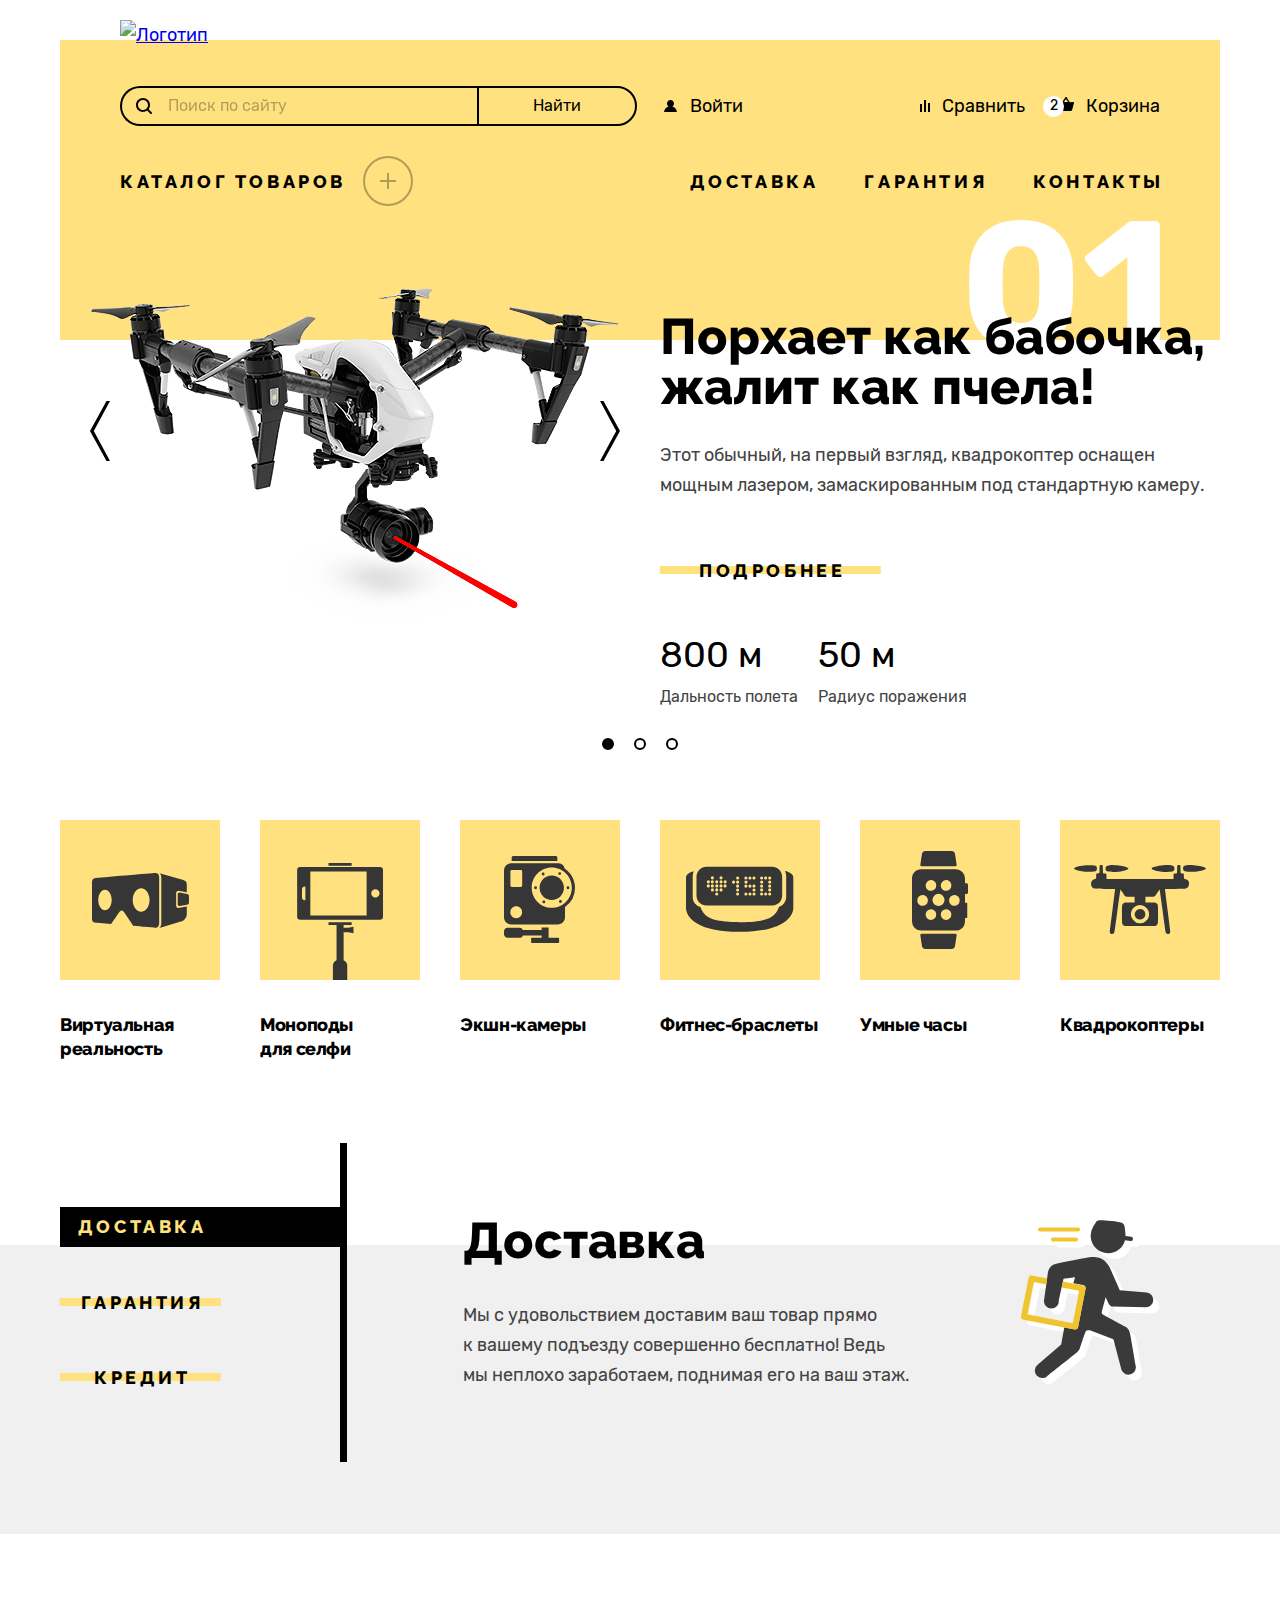
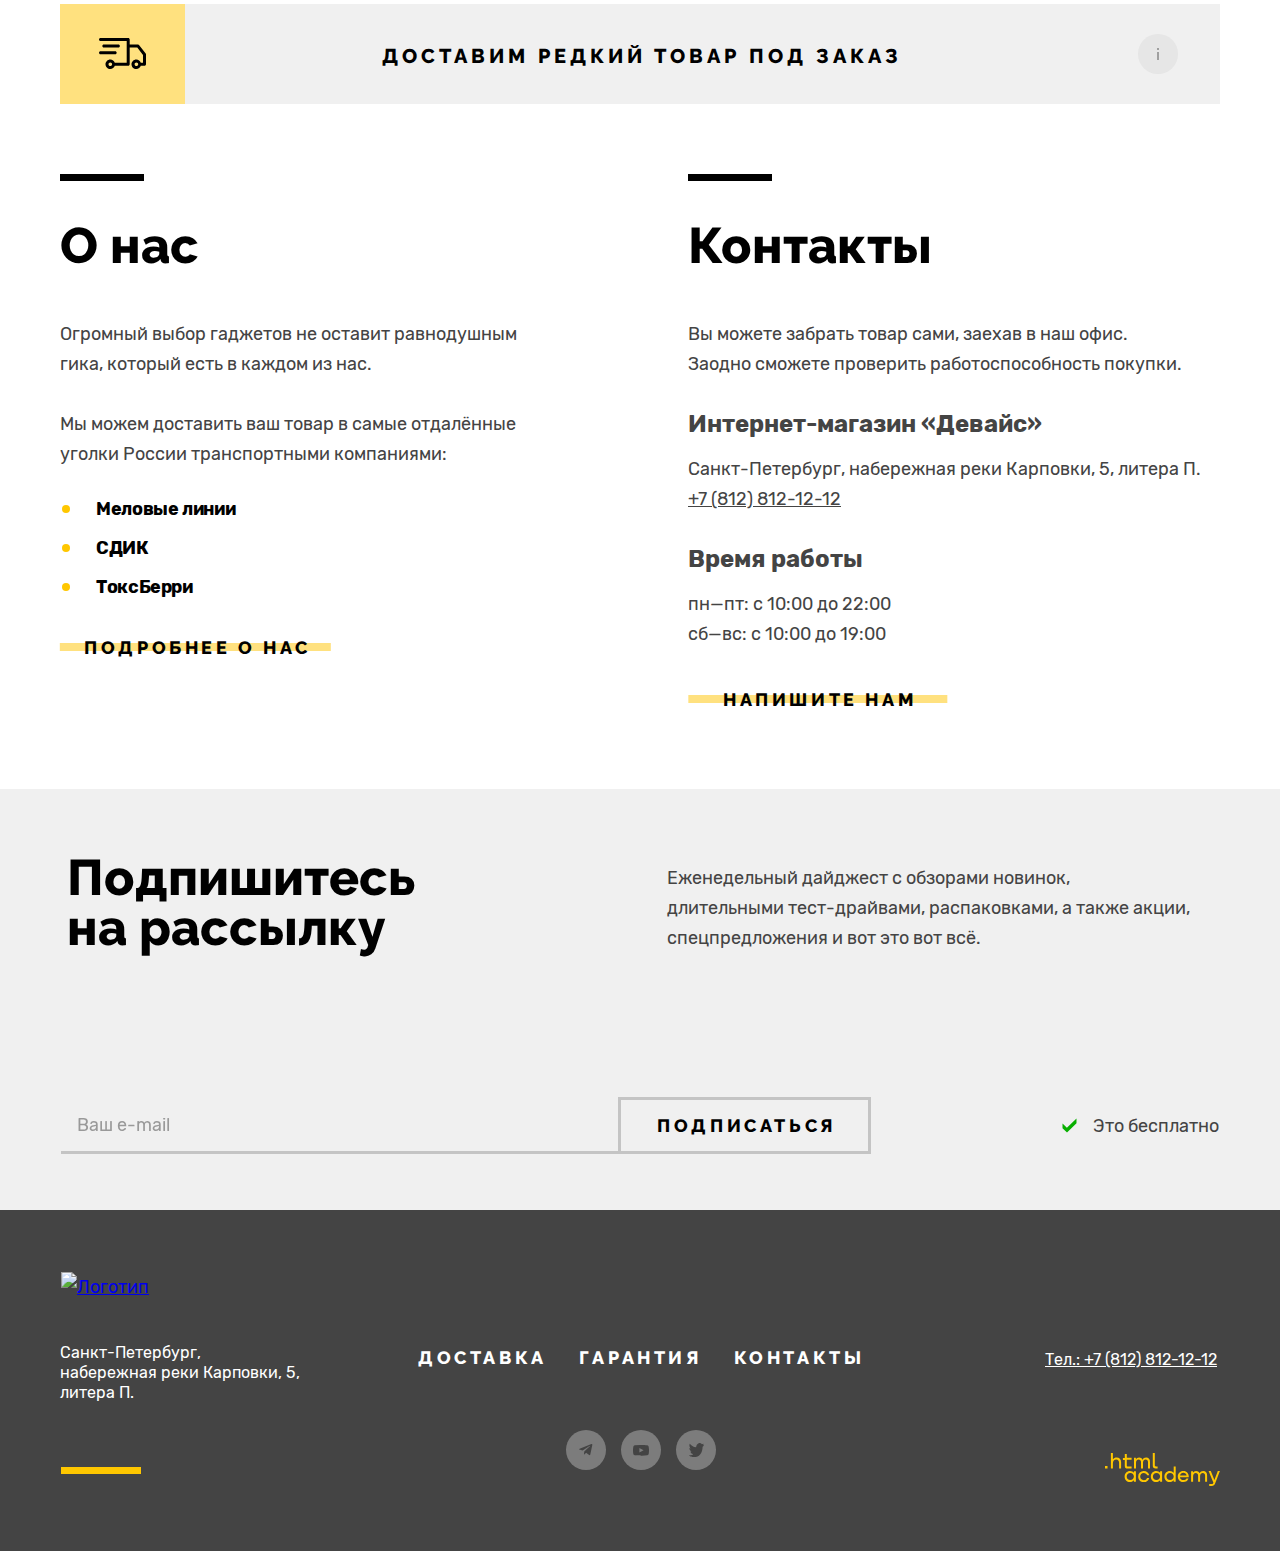
==== commit 1844d5b8: "Рефакторинг сетки шапки страницы Каталога" ====
--- a/index.html
+++ b/index.html
@@ -20,9 +20,9 @@
 
 			<div class="user-menu">
 				<form class="site-search-form" action="https://echo.htmlacademy.ru/" method="get" autocomplete="off">
-					<label class="site-search-label">
+					<label class="site-search-field">
 						<span class="visually-hidden">Поиск по сайту</span>
-						<input class="site-search-field text-small" type="search" name="site-search" placeholder="Поиск по сайту" required>
+						<input class="site-search-input text-small" type="search" name="site-search" placeholder="Поиск по сайту" required>
 					</label>
 					<button class="site-search-button text-small normalize-button" type="submit">Найти</button>
 				</form>
--- a/styles/styles.min.css
+++ b/styles/styles.min.css
@@ -1 +1 @@
-@font-face{font-family:"Rubik";font-style:normal;font-weight:400;src:url(../fonts/rubik/rubik-400.woff2)format("woff2");font-display:swap}@font-face{font-family:"Rubik";font-style:normal;font-weight:700;src:url(../fonts/rubik/rubik-700.woff2)format("woff2");font-display:swap}@font-face{font-family:"Raleway";font-style:normal;font-weight:800;src:url(../fonts/raleway/raleway-800.woff2)format("woff2");font-display:swap}*,::after,::before{box-sizing:border-box}html{height:100%}body{display:flex;flex-direction:column;min-width:1240px;min-height:100%;margin:0;font:18px/30px"Rubik","Arial",sans-serif;color:#444;background-color:#fff}img{max-width:100%;height:auto;object-fit:contain}.visually-hidden{position:absolute;width:1px;height:1px;margin:-1px;padding:0;white-space:nowrap;border:0;-webkit-clip-path:inset(100%);clip-path:inset(100%);clip:rect(0 0 0 0);overflow:hidden}.container{width:1160px;margin:0 auto}.main-container{flex-grow:1}.section-gap{margin-bottom:70px}.flex-center{display:flex;align-items:center;justify-content:center}.reset-list{margin:0;padding:0;list-style:none}.reset-paragraph{margin:0}.normalize-button{padding:0;font-family:inherit;border:0;cursor:pointer}.button,.normalize-button,.normalize-input{margin:0;background-color:transparent}.normalize-input{padding:0;font-family:inherit;border:0}.button{min-height:57px;padding:15px 21px 15px 25px;text-align:center;border:3px solid transparent;cursor:pointer}.button:disabled{opacity:.3;pointer-events:none}.button-yellow,.button-yellow-wrapper{display:inline-flex}.button-yellow{position:relative;left:2.5%;z-index:1;align-items:center;justify-content:center;min-width:210px;max-width:310px;min-height:40px;margin:0;padding:10px 10px 9px 14px;text-align:center;text-decoration:none;background-color:transparent;border:0;cursor:pointer}.button-yellow::after,.button-yellow::before{position:absolute;top:50%;left:50%;width:105%;height:100%;content:""}.button-yellow::before{z-index:-1;background-color:#ffe17f;transform:translate(-50%,-50%) scaleY(.2);transition:100ms ease-in}.button-yellow::after{transform:translate(-50%,-50%);background-color:transparent}.main-title,.subtitle{margin:0;font-family:"Raleway","Verdana",sans-serif;font-weight:800;font-size:50px;line-height:50px;color:#000}.subtitle{font-size:18px;line-height:21px;letter-spacing:.2em;text-transform:uppercase}.text-bold,.text-small{line-height:20px;color:#000}.text-bold{font-weight:700;font-size:18px;letter-spacing:-.02em}.text-small{font-size:16px}.interactive-element:hover{opacity:.6}.interactive-element:focus-visible{outline:2px solid #af4fff;outline-offset:2px}@supports not selector(:focus-visible){.interactive-element:focus{outline:2px solid #af4fff;outline-offset:2px}}.interactive-element:active{opacity:.3}.interactive-element:disabled{opacity:.1;pointer-events:none}.focus-outline:focus-visible,.site-search-button:focus-visible::before{outline:2px solid #af4fff;outline-offset:2px}@supports not selector(:focus-visible){.focus-outline:focus{outline:2px solid #af4fff;outline-offset:2px}}.logo{display:block;width:145px;height:36px}.logo-image{display:block;object-fit:fill;transition:opacity 100ms ease-out}.page-header{padding:20px 60px 0;background:linear-gradient(rgba(255,255,255,0) 40px,#ffe17f 40px)}.page-header-logo,.user-menu{margin-bottom:30px}.user-menu{display:grid;grid-template-columns:517px 1fr;gap:26px;align-items:start}.site-search-form{display:flex}.site-search-label{width:359px;min-height:40px;margin-right:-2px}.site-search-field{width:calc(100% - 2px);height:100%;margin:0;padding:8px 18px 8px 46px;font-family:inherit;background:url(../icons/stack.svg#header-site-search)no-repeat 14px center/16px 16px;background-color:transparent;border:2px solid #000;border-right:0;border-radius:50px 0 0 50px;-webkit-appearance:textfield;appearance:textfield}.site-search-field::placeholder{color:#000;opacity:.3}.site-search-field::-webkit-search-cancel-button,.site-search-field::-webkit-search-decoration,.site-search-field::-webkit-search-results-button,.site-search-field::-webkit-search-results-decoration{margin:0;-webkit-appearance:none;appearance:none}.site-search-field:focus{outline:0}.site-search-label:focus-within{z-index:1;outline:2px solid #af4fff;outline-offset:2px}.site-search-field:disabled{opacity:.3}.site-search-button{position:relative;flex-shrink:0;width:160px;padding:8px 18px;border:2px solid #000;border-radius:0 50px 50px 0;transition:300ms ease-out}.site-search-button::before{position:absolute;top:-2px;left:-2px;width:calc(100% + 4px);height:calc(100% + 4px);content:""}.site-search-button:hover{color:#fff;background-color:#000}.site-search-button:focus{outline:0}@supports not selector(:focus-visible){.site-search-button:focus::before{outline:2px solid #af4fff;outline-offset:2px}}.site-search-button:active{color:rgba(255,255,255,.3);background-color:#000}.site-search-button:disabled{opacity:.3;pointer-events:none}.user-navigation{display:flex;flex-wrap:wrap;row-gap:8px}.user-auth{display:flex;align-items:flex-start;justify-content:space-between;width:231px;margin-right:26px}.user-button{display:flex;padding:5px 0;text-decoration:none;color:#000}.user-button::before{flex-shrink:0;margin:9px 12px 0 0;background-repeat:no-repeat;content:""}.login-button::before{width:15px;height:12px;background-image:url(../icons/stack.svg#header-user-login);background-size:15px 12px}.log-ut-button{margin-left:9px;padding:2px;text-decoration:none;color:rgba(0,0,0,.3)}.log-ut-button:active,.log-ut-button:hover{color:#000}.compare-button{margin-right:auto}.compare-button::before{width:10px;height:12px;background-image:url(../icons/stack.svg#header-user-compare);background-size:10px 12px}.user-cart{position:relative}.cart-button::before{width:16px;height:14px;margin:6px 12px 0-3px;background-image:url(../icons/stack.svg#header-user-cart);background-size:16px 14px}.cart-counter{z-index:1;order:-1;align-self:flex-start;min-width:21px;min-height:21px;margin:4.5px -3px 0 0;padding:0 1px;font-size:14px;line-height:17px;background-color:#fff;border-radius:50px}.cart-popover{position:absolute;top:calc(100% + 5px);right:-77px;z-index:3;display:none;width:320px;min-height:134px;color:#fff;background-color:#000}.user-cart:focus-within .cart-popover{display:block}.cart-popover::before{position:absolute;top:-6px;left:50%;transform:translateX(-50%);width:14px;height:6px;background:url(../icons/stack.svg#popover-triangle)no-repeat 0 0/14px 6px;content:""}.cart-product-item{display:grid;grid-template-columns:1fr 10px;column-gap:23px;padding:20px}.cart-product-item+.cart-product-item{position:relative;margin-top:1px}.cart-product-item+.cart-product-item::before{position:absolute;top:-1px;left:0;width:100%;height:1px;background-color:rgba(255,255,255,.1);content:""}.cart-product-link{display:grid;grid-template-columns:39px 1fr;column-gap:23px;align-items:start;justify-self:start;padding-right:3px;text-decoration:none;color:inherit;transition:opacity 150ms ease-out}.cart-product-title{margin:0;font-weight:400;color:inherit}.cart-product-image{order:-1}.cart-product-remove{width:10px;height:10px;transition:opacity 150ms ease-out}.cart-product-remove::before{display:block;height:100%;background:url(../icons/stack.svg#cart-popover-cross)no-repeat 0 0/10px 10px;content:""}.cart-order-info{display:grid;grid-template-columns:120px 150px;column-gap:10px;min-height:44px;margin:0;padding:0 20px;background-color:#1a1a1a}.order-info-item{display:flex;align-items:center}.order-info-price{justify-content:flex-end}.order-info-description{margin:0}.cart-popover-button-container{padding:20px}.cart-popover-button{width:100%;min-height:50px;padding:14px 20px 14px 24px;background-color:#fff;transition:background-color 150ms ease-out,color 150ms ease-out}.cart-popover-button:hover{background-color:#ffe17f}.cart-popover-button:active{color:rgba(0,0,0,.3);background-color:#ffe17f}.cart-popover-button:not([href]){color:rgba(0,0,0,.3);pointer-events:none}.main-navigation{position:relative;z-index:2;display:grid;grid-template-columns:293px 1fr;column-gap:95px;align-items:start}.catalog-toggle{display:flex;text-align:left}.catalog-toggle-text{width:236px;margin-right:7px;padding:15px 0 14px}.catalog-toggle-icon{position:relative;align-self:center;flex-shrink:0;width:50px;height:50px;border:2px solid #000;border-radius:50%;opacity:.3;transition:opacity 100ms ease-in}.catalog-toggle-icon::after,.catalog-toggle-icon::before{position:absolute;width:16px;height:2px;background-color:#000;content:""}.catalog-toggle-icon::before{transform:rotate(90deg)}.catalog-toggle:active .catalog-toggle-icon,.catalog-toggle:hover .catalog-toggle-icon{opacity:1}.catalog-navigation-list{position:absolute;top:calc(100% - 19px);left:-60px;z-index:-1;display:none;grid-template-columns:222px 182px 182px;gap:6px 30px;align-content:start;width:calc(100% + 120px);min-height:180px;padding:27px 60px;font-size:16px;line-height:18px;color:#000;background-color:#ffe17f}.catalog-navigation:focus-within .catalog-navigation-list{display:grid}.catalog-navigation:focus-within .catalog-toggle-icon::before{content:none}.catalog-navigation-item:nth-child(6){grid-column:1/2}.catalog-navigation-item:nth-child(7){grid-row:2/3;grid-column:3/4}.catalog-navigation-link{display:inline-flex;padding:6px 0;text-decoration:none;color:inherit}.catalog-navigation-link.is-current{position:relative}.catalog-navigation-link.is-current::after,.site-navigation-link.is-current::after{position:absolute;left:3px;bottom:1px;width:calc(100% - 6px);height:1px;background-color:#000;content:""}.site-navigation{display:flex;flex-wrap:wrap;column-gap:45.5px;justify-self:end;margin-right:-3px}.site-navigation-link{position:relative;display:block;padding:15px 0 14px;text-decoration:none;color:inherit}.site-navigation-link.is-current::after{left:5px;bottom:3px;width:calc(100% - 8px);height:2px}.page-footer{margin-top:auto;color:#fff;background-color:#444}.page-footer-wrapper{padding:62px 0 61px}.page-footer-logo{margin:0 0 29px 1px}.page-footer-columns{display:flex}.page-footer-left{position:relative;width:240px;margin-right:118px;padding:6px 0 87px}.page-footer-left::after{position:absolute;bottom:16px;left:1px;width:80px;height:7px;background-color:#ffc700;content:""}.page-footer-center{display:grid;align-self:flex-start;width:458px}.page-footer-right{display:flex;flex-direction:column;align-items:flex-end;width:180px;margin-left:auto;padding:13px 0 4px}.page-footer-address{font-style:normal;color:inherit}.footer-navigation{display:flex;flex-wrap:wrap;gap:10px 32px;margin-bottom:53px}.footer-navigation-link{position:relative;display:block;padding:10px 0 9px}.footer-navigation-link::after{position:absolute;left:5px;bottom:3px;width:calc(100% - 8px);height:2px;background-color:transparent;transition:background-color 150ms ease-out;content:""}.footer-navigation-link:active::after,.footer-navigation-link:hover::after,.footer-social-link:active,.footer-social-link:hover{background-color:#ffc700}.footer-social{display:flex;flex-wrap:wrap;gap:15px;justify-self:center;max-width:315px;margin-left:-13px}.footer-social-link{position:relative;z-index:1;width:40px;height:40px;background-color:rgba(255,255,255,.3);border-radius:50%;transition:background-color 150ms ease-out}.footer-social-link::before{width:18px;height:18px;background-repeat:no-repeat;background-size:100% 100%;transition:opacity 150ms ease-out;content:""}.footer-social-telegram::before{background-image:url(../icons/stack.svg#footer-telegram)}.footer-social-youtube::before{background-image:url(../icons/stack.svg#footer-youtube)}.footer-social-twitter::before{background-image:url(../icons/stack.svg#footer-twitter)}.footer-social-link::after{position:absolute;z-index:-1;width:100%;height:100%;content:""}.footer-social-link:active::before{opacity:.3}.footer-social-link:focus{outline:0}.footer-social-link:focus-visible::after,.services-button.is-current:focus-visible::after{outline:2px solid #af4fff;outline-offset:2px}@supports not selector(:focus-visible){.footer-social-link:focus::after{outline:2px solid #af4fff;outline-offset:2px}}.page-footer-right>:nth-last-child(2){margin-bottom:63px}.page-footer-link{text-decoration:none;color:inherit;transition:color 150ms ease-out,opacity 150ms ease-out}.page-footer-phone{display:block;width:175px;margin-bottom:16px;text-decoration:underline}.page-footer-phone:last-of-type{margin-bottom:0}.page-footer-link:hover{color:#ffc700}.page-footer-link:active{color:#ffc700;opacity:.3}.page-footer-developer{width:115px;height:33px;margin-top:auto}.page-footer-developer::before{display:block;height:100%;-webkit-mask-image:url(../icons/stack.svg#footer-developer);mask-image:url(../icons/stack.svg#footer-developer);-webkit-mask-repeat:no-repeat;mask-repeat:no-repeat;-webkit-mask-size:100% 100%;mask-size:100% 100%;background-color:#ffc700;transition:background-color 150ms ease-out,opacity 150ms ease-out;content:""}.page-footer-developer:hover::before{background-color:#fff}.page-footer-developer:active::before{background-color:#fff;opacity:.3}.button-yellow:hover::before{transform:translate(-50%,-50%) scaleY(1)}.button-yellow:focus{outline:0}.button-yellow:focus-visible::after{outline:2px solid #af4fff}@supports not selector(:focus-visible){.button-yellow:focus::after{outline:2px solid #af4fff}}.button-yellow:active::before{background-color:#fc3;transform:translate(-50%,-50%) scaleY(1);transition:100ms ease-out}.button-yellow:disabled{opacity:.3;pointer-events:none}.slider{position:relative;z-index:1;background:linear-gradient(#ffe17f 134px,rgba(255,255,255,0) 134px)}.slider-card{display:none}.slider-card.is-active{display:grid;grid-template-columns:repeat(2,560px);column-gap:40px;align-items:start}.slider-image-wrapper{width:560px;height:560px;margin-top:-16px}.slider-content{margin:105px 0 38px}.slider-title{margin-bottom:29px}.slider-description{margin:0 0 18px}.slider-description:last-of-type{margin-bottom:50px}.slider-link-wrapper{margin-bottom:50px}.slider-features{display:grid;grid-template-columns:repeat(3,auto);gap:20px;justify-content:start;margin:0}.slider-features-big-gap{gap:41px}.slider-feature{display:flex;flex-direction:column}.slider-feature-title{font-size:16px}.slider-feature-description{order:-1;margin:0 0 12px;font-size:36px;color:#000}.slider-controls{position:absolute;top:195px;left:30px;z-index:1;display:flex;justify-content:space-between;width:530px}.slider-button{width:20px;height:60px;background-image:url(../icons/stack.svg#slider-arrow);background-repeat:no-repeat;background-size:100% 100%;transition:opacity 50ms ease-out}.slider-next{transform:rotate(180deg)}.slider-pagination{display:flex;justify-content:center;gap:20px;margin-top:-12px;padding:0 60px;counter-reset:slider}.slider-pagination-button{width:12px;height:12px;counter-increment:slider}.slider-pagination-button::before{position:absolute;top:13px;right:49px;z-index:-1;display:flex;align-items:center;justify-content:flex-end;min-width:250px;height:135px;font-weight:700;font-size:180px;color:#fff;content:none}.slider-pagination-button::after{display:block;height:100%;background-color:#fff;border:2px solid #000;border-radius:50%;transition:opacity 50ms ease-out;content:""}.slider-pagination-button.is-current::before{content:counter(slider,decimal-leading-zero)}.slider-pagination-button.is-current::after{background-color:#000}.slider-pagination-button:hover::after{opacity:.6}.index-catalog-link:active,.slider-pagination-button:active::after{opacity:.3}.slider-pagination-button:disabled::after{opacity:.1}.index-catalog-cards{display:grid;grid-template-columns:repeat(6,1fr);gap:40px}.index-catalog-card{display:grid}.index-catalog-link{display:grid;grid-template-rows:min-content;text-decoration:none;transition:opacity 150ms ease-out}.index-catalog-link::before{height:160px;margin-bottom:33px;background-color:#ffe17f;background-repeat:no-repeat;background-size:100% 100%;transition:background-color 150ms ease-out;content:""}.index-catalog-virtual::before{background-image:url(../icons/stack.svg#index-catalog-virtual)}.index-catalog-monopods::before{background-image:url(../icons/stack.svg#index-catalog-monopods)}.index-catalog-cameras::before{background-image:url(../icons/stack.svg#index-catalog-cameras)}.index-catalog-bracelets::before{background-image:url(../icons/stack.svg#index-catalog-bracelets)}.index-catalog-watches::before{background-image:url(../icons/stack.svg#index-catalog-watches)}.index-catalog-quadcopters::before{background-image:url(../icons/stack.svg#index-catalog-quadcopters)}.index-catalog-link:hover::before{background-color:#ffc700}.index-catalog-link:active::before{background-color:#ffe17f}.index-catalog-title{min-height:60px;line-height:24px;letter-spacing:-.02em;text-transform:none}.services{background:linear-gradient(rgba(255,255,255,0) 102px,#f0f0f0 102px)}.services-wrapper{display:grid;grid-template-columns:287px 1fr;padding-bottom:72px}.services-controls{position:relative;display:grid;row-gap:35px;justify-content:start;align-content:start;padding:64px 7px 65px 0}.services-button.is-current::after,.services-controls::after{position:absolute;top:0;height:100%;background-color:#000;content:""}.services-controls::after{right:0;width:7px}.services-button{min-width:153px;max-width:210px}.services-button-text{display:block;transition:transform 300ms ease-out}.services-button.is-current{position:relative;left:2.5%;z-index:1;padding:9px 10px 10px 14px;color:#ffe17f;text-align:center;background-color:transparent;border:0;cursor:pointer}.services-button.is-current::after{left:-2.5%;z-index:-1;width:280px}.services-button.is-current:focus-visible{outline:0}@supports not selector(:focus-visible){.services-button.is-current:focus{outline:0}}@supports not selector(:focus-visible){.services-button.is-current:focus::after{outline:2px solid #af4fff;outline-offset:2px}}.services-button.is-current:active .services-button-text,.services-button.is-current:focus-visible .services-button-text,.services-button.is-current:hover .services-button-text{transform:translateX(26px)}@supports not selector(:focus-visible){.services-button.is-current:focus .services-button-text{transform:translateX(26px)}}.services-tab{display:none;padding:73px 28px 72px 116px}.services-delivery{padding-right:60px}.services-tab.is-active{display:flex;justify-content:space-between}.services-content{width:480px}.services-title{margin-bottom:34px}.services-description{margin:0 0 18px}.services-description:last-of-type{margin-bottom:0}.services-tab::after{background-repeat:no-repeat;background-size:100% 100%;content:""}.services-delivery::after{width:139px;height:165px;margin:4px 0 5px;background-image:url(../icons/stack.svg#services-delivery)}.services-warranty::after{width:172px;height:195px;margin:-11px 0-10px;background-image:url(../icons/stack.svg#services-warranty)}.services-credit::after{width:156px;height:188px;margin:-7px 0;background-image:url(../icons/stack.svg#services-credit)}.on-order-button{display:grid;grid-template-columns:125px 1fr 125px;min-height:100px;text-decoration:none;color:#000;background-color:#f0f0f0;transition:opacity 150ms ease-out}.on-order-button-text{padding:41px 59px 36px 63px;font-size:20px;line-height:23px;text-align:center}.on-order-button::before{background:url(../icons/stack.svg#on-order-delivery)no-repeat center/47px 32px;background-color:#ffe17f;transition:background-color 150ms ease-out;content:""}.on-order-button-icon{align-self:center;justify-self:center;width:40px;height:40px;background-color:rgba(220,220,220,.5);border-radius:50%;content:""}.on-order-button-icon::before{width:2px;height:12px;background-image:url(../icons/stack.svg#on-order-info);background-repeat:no-repeat;background-size:100% 100%;opacity:.3;transition:opacity 150ms ease-out;content:""}.on-order-button:active::before,.on-order-button:hover::before{background-color:#ffc700}.on-order-button:active .on-order-button-icon::before,.on-order-button:hover .on-order-button-icon::before{opacity:1}.on-order-button:active{opacity:.3}.company-info{display:grid;grid-template-columns:520px 532px;justify-content:space-between}.company-info-block{position:relative;padding:47px 15px 0 0}.about-delivery-item::before,.company-info-block::before{position:absolute;top:0;left:0;width:84px;height:7px;background-color:#000;content:""}.about{width:515px}.company-info-title{margin-bottom:48px}.company-info-content{display:grid;row-gap:30px}.company-info-description{width:500px;margin:0}.about-delivery-list{display:grid;row-gap:19px;margin-left:2px}.about-delivery-item{position:relative;padding-left:34px}.about-delivery-item::before{top:6px;width:8px;height:8px;background-color:#ffc700;border-radius:50%}.about-more-wrapper,.contacts-feedback-wrapper{justify-self:start}.about-more{min-width:257.5px}.company-info-subtitle{margin:0 0 15px;font-weight:700;font-size:24px;line-height:30px}.contacts-address{font-style:normal}.contacts-phone{display:inline-flex;color:inherit}.contacts-feedback{min-width:247px}.subscription{background-color:#f0f0f0}.subscription-wrapper{display:grid;grid-template-rows:repeat(2,auto);row-gap:144px;padding:64px 0 56px}.subscription-info-wrapper{display:grid;grid-template-columns:350px 1fr;column-gap:250px;padding:0 7px}.subscription-description-wrapper{padding-top:10px}.subscription-description{margin:0 0 18px}.subscription-description:last-of-type{margin-bottom:0}.subscription-form-wrapper{display:grid;grid-template-columns:810px 1fr;column-gap:138px;padding:0 1px}.subscription-form{display:flex;align-self:end}.subscription-label{display:flex;flex-grow:1}.subscription-field{flex-grow:1;padding:13px 16px 11px;font:inherit;color:inherit;border-bottom:3px solid #c4c4c4}.subscription-field::placeholder{color:inherit;opacity:.5}.subscription-field:focus{outline:0;background-color:#dcdcdc}.subscription-field.has-error{border-bottom-color:#ff3d3d}.subscription-field:disabled{opacity:.3}.subscription-button{min-width:253px;max-width:333px;border-color:#c4c4c4;transition:color 100ms ease-out,background-color 100ms ease-out,border-color 100ms ease-out}.subscription-button:hover{color:#fff;background-color:#000;border-color:#000}.subscription-button:active{color:rgba(255,255,255,.3);background-color:#000;border-color:#000}.subscription-remark{display:flex;align-self:center;justify-self:end}.subscription-remark::before{flex-shrink:0;width:16px;height:16px;margin:7px 16px 0 0;background-image:url(../icons/stack.svg#subscription-tick);background-repeat:no-repeat;background-size:100% 100%;content:""}.inner-header{padding:36px 40px 24px 60px}.inner-title{margin-bottom:15px}.breadcrumbs{display:flex;flex-wrap:wrap}.breadcrumbs-item{display:flex;align-items:center;margin:0 17px 10px 0}.breadcrumbs-item:last-child{margin-right:0}.breadcrumbs-item::before{width:4px;height:8px;margin-right:16px;background:url(../icons/stack.svg#breadcrumbs-divider)no-repeat center/contain;opacity:.2;content:""}.breadcrumbs-item:first-child::before{content:none}.breadcrumbs-link{text-decoration:none;color:#000;transition:opacity 150ms ease-out}.catalog{background-color:#f0f0f0}.catalog-wrapper{display:grid;grid-template-columns:320px 1fr}.catalog-subtitle{font-size:16px;line-height:19px}.catalog-result{display:flex;flex-direction:column}.catalog-filter{padding:25px 40px 64px 60px}.catalog-filter-title{margin:0 20px 60px 0}.filter-group{margin:0 20px 35px 0;padding:0;border:0}.filter-title{position:relative;width:100%;margin-bottom:20px;padding:12px 0 0}.filter-title::before{position:absolute;bottom:100%;left:0;width:100%;border-bottom:2px solid #000;content:""}.filter-button{width:210px}.filter-button::after,.filter-button::before{max-width:220px}.filter-range-title{margin-bottom:28px}.filter-range{min-height:35px}.range-scale{position:relative;border-bottom:2px solid #dcdcdc}.range-bar{position:absolute;top:0;left:0;width:119px;border-bottom:2px solid #000}.range-control{position:absolute;top:-8px;display:grid;row-gap:4px}.range-control-min{left:0;transform:translateX(-50%)}.range-control-max{right:0;transform:translateX(50%)}.range-toggle{position:relative;justify-self:center;width:18px;height:18px;background-color:#f0f0f0}.range-toggle::before{position:absolute;top:0;left:0;z-index:1;width:100%;height:100%;background-color:#ebebeb;border:2px solid #000;border-radius:50%;transition:50ms ease-out;content:""}.range-toggle:hover::before{opacity:.5}.range-toggle:active::before{background-color:#000;opacity:1}.range-input{display:block;width:32px;height:18px;padding:2px 1px 0 2px;font-size:14px;line-height:20px;text-align:center;color:#000}.range-control-max .range-input{width:72px}.range-input::placeholder{color:#000;opacity:.3}.filter-checkbox{margin-bottom:17px}.filter-radio{margin-bottom:20px}.filter-item:last-child{margin-bottom:0}.filter-control{display:inline-flex;vertical-align:top}.filter-mark{position:relative;flex-shrink:0;width:20px;height:20px;transition:opacity 50ms ease-out;cursor:pointer}.filter-mark::after{position:absolute;top:0;left:0;width:100%;height:100%;border:2px solid #ccc;content:""}.filter-input:checked+.filter-mark::after{border-color:#000}.filter-mark-checkbox::after{border-radius:3px}.filter-mark-radio::after{border-radius:50%}.filter-input-checkbox:checked+.filter-mark-checkbox::before{width:10px;height:10px;background:url(../icons/stack.svg#filter-tick);background-repeat:no-repeat;background-size:10px 10px;content:""}.filter-input-radio:checked+.filter-mark-radio::before{width:8px;height:8px;background-color:#000;border-radius:50%;transform:translateX(.5px);content:""}.filter-label{padding-left:16px;transition:opacity 50ms ease-out;cursor:pointer}.filter-control:hover .filter-label,.filter-control:hover .filter-mark{opacity:.6}.filter-input:focus-visible+.filter-mark{outline:2px solid #af4fff;outline-offset:2px}@supports not selector(:focus-visible){.filter-input:focus+.filter-mark{outline:2px solid #af4fff;outline-offset:2px}}.filter-control:active .filter-label,.filter-control:active .filter-mark{opacity:.3}.filter-input:disabled+.filter-mark,.filter-input:disabled~.filter-label{opacity:.1;pointer-events:none}.catalog-sorting{display:flex;align-items:flex-start;justify-content:space-between;padding:20px 40px}.catalog-sorting-title{max-width:270px;margin-top:5px}.sorting-select{min-width:142px;margin-right:2px;padding:0 32px 0 0;font:inherit;color:#000;background:url(../icons/stack.svg#sorting-select-icon)no-repeat right top/30px 30px;background-color:transparent;border:0;cursor:pointer;-webkit-appearance:none;appearance:none}.sorting-order{display:flex}.sorting-order-button{width:30px;height:30px}.sorting-order-button::before{width:11px;height:10px;background:url(../icons/stack.svg#sorting-order-icon)no-repeat;opacity:.2;content:""}.sorting-order-down::before{transform:rotate(180deg)}.sorting-order-button:hover::before{opacity:.5}.product-link.new:hover .product-title,.sorting-order-button:active::before{opacity:1}.catalog-products{display:flex;flex-direction:column;flex-grow:1;padding:70px 40px 78px;background-color:#fff}.catalog-product-cards{display:grid;grid-template-columns:repeat(2,1fr);gap:44px 40px;margin-bottom:44px}.product-card{display:grid}.product-link{position:relative;text-decoration:none}.product-image-wrapper{position:relative;height:380px;margin-bottom:32px;background-color:#f0f0f0}.product-image-wrapper::before{position:absolute;top:0;left:0;z-index:1;width:100%;height:100%;background-color:transparent;content:""}.product-link.new .product-image-wrapper::before{transition:background-color 300ms ease-out}.product-link:active .product-image-wrapper::before,.product-link:hover .product-image-wrapper::before{background-color:rgba(240,240,240,.8)}.product-info,.product-title{transition:opacity 150ms ease-out}.product-info{display:flex;justify-content:space-between}.product-link.new .product-info{transition:opacity 300ms ease-out}.product-title{flex-shrink:0;width:230px;margin:0 20px 0 0}.modal-close-button:hover::before,.product-link.new:active .product-info,.product-link.new:hover .product-info,.product-link:hover .product-title{opacity:.6}.product-link:active .product-title{opacity:1}.modal-close-button:active::before,.product-link:active .product-info{opacity:.3}.product-price{padding-top:1px;font-size:18px;line-height:21px;text-align:right;color:#444}.product-more{position:absolute;top:170px;left:50%;transform:translateX(-50%);width:max-content;max-width:260px;opacity:0;transition:opacity 150ms ease-out;pointer-events:none}.product-link.new .product-more{transition:opacity 300ms ease-out}.product-image-wrapper::before,.product-more::before{transition:background-color 150ms ease-out}.product-more::after{content:none}.product-link:active .product-more,.product-link:hover .product-more{opacity:1}.product-link:active .product-more::before{background-color:#ffc700}.new{position:relative}.new::before{position:absolute;top:27px;right:27px;z-index:1;display:flex;align-items:center;justify-content:center;width:60px;height:60px;padding:0 0 2px 3px;font-family:"Raleway","Verdana",sans-serif;font-weight:800;font-size:14px;line-height:16px;letter-spacing:.2em;text-transform:uppercase;color:rgba(0,0,0,.6);border:2px solid rgba(0,0,0,.6);border-radius:50%;content:"New"}.catalog-show-more{margin:auto 0 44px;font-size:16px;line-height:19px;background-color:transparent;border:3px solid #e5e5e5;transition:border-color 100ms ease-out,opacity 100ms ease-out;cursor:pointer}.catalog-show-more:hover{border-color:#000}.catalog-show-more:active{border-color:#000;opacity:.3}.catalog-pagination{display:grid;grid-template-columns:200px max-content 213px;align-items:start;justify-content:space-between;background-color:#ebebeb}.pagination-button{max-width:200px;padding:25px 21px 25px 25px;text-align:center;transition:background-color 50ms ease-out,color 50ms ease-out}.pagination-button.is-disabled{color:rgba(68,68,68,.3)}.pagination-backward{justify-self:start}.pagination-forward{justify-self:end}.pagination-button:focus-visible{background-color:#f0f0f0}@supports not selector(:focus-visible){.pagination-button:focus{background-color:#f0f0f0}}.pagination-button:hover{background-color:#dcdcdc}.pagination-button.is-disabled:hover{color:rgba(68,68,68,.3);background-color:transparent}.pagination-button:active{color:rgba(0,0,0,.3);background-color:#dcdcdc}.pagination-list{display:flex;flex-wrap:wrap;align-self:center;max-width:300px;margin:16px 0 15px}.pagination-divider,.pagination-link{display:block;min-width:40px;max-width:65px;padding:10px 4px;text-align:center;text-decoration:none;color:rgba(68,68,68,.3);white-space:nowrap}.pagination-link.is-current,.pagination-link.is-current:hover{color:rgba(68,68,68,.6)}.pagination-link{transition:color 50ms ease-out}.pagination-link:hover{color:#444}.pagination-link:active{color:rgba(68,68,68,.1)}.modal-container{position:fixed;top:0;left:0;z-index:100;display:flex;width:100%;height:100%;background-color:rgba(240,240,240,.9);transition:display 300ms ease-out 50ms}.modal-container-close{display:none}.modal{position:relative;padding:62px 70px;background-color:#fff;border:10px solid #000;box-shadow:0 10px 0 rgba(0,0,0,.1)}.modal-on-order{width:920px}.modal-close-button{position:absolute;top:74px;right:70px;width:26px;height:26px}.modal-close-button::before{display:block;height:100%;background:url(../icons/stack.svg#modal-cross)no-repeat 0 0/26px 26px;content:""}.modal-close-button::after{position:fixed;inset:0;z-index:-1;content:""}.modal-title{max-width:650px;margin-bottom:42px}.on-order-form{display:grid;grid-template-columns:360px 140px 180px;column-gap:40px}.on-order-group{min-height:114px;margin:0 0 42px}.on-order-email{grid-column:2/4}.on-order-goods{grid-column:1/3;margin-bottom:22px}.on-order-control{display:flex;flex-direction:column}.on-order-label{margin-bottom:14px}.on-order-field{padding:18px 58px 18px 18px;font-family:inherit;background-repeat:no-repeat;background-position:right 18px top 22px;background-size:15px 12px;background-color:#f0f0f0;border:2px solid transparent;transition:background-color 150ms ease-out}.on-order-field::placeholder{color:#000;opacity:.3}.on-order-field-name{background-image:url(../icons/stack.svg#modal-customer-name)}.on-order-field-email{background-image:url(../icons/stack.svg#modal-customer-email)}.on-order-field-goods{padding-right:18px;background:#f0f0f0}.on-order-field:not(:placeholder-shown){background-color:#ebebeb}.on-order-field:hover{background-color:#dcdcdc}.on-order-field:disabled{opacity:.3}.on-order-field:disabled:hover,.on-order-number-input:disabled:hover{background-color:#f0f0f0}.on-order-field:not(:placeholder-shown):disabled:hover{background-color:#ebebeb}.on-order-field.has-error{border:2px solid #ff3d3d}.on-order-message{display:none;margin:2px 0-2px;font-size:14px;line-height:20px;color:#000}.on-order-message.is-shown{display:block}.on-order-error{display:block;color:#ff3d3d}.form-button-wrapper{grid-column:1/-1;justify-self:start}.on-order-form-button{min-width:191px;max-width:280px}.on-order-number{min-height:94px}.on-order-label-tooltip{display:flex;margin-bottom:14px}.on-order-field-number{display:grid;grid-template-columns:repeat(3,60px)}.on-order-field-number.has-error{outline:2px solid #ff3d3d}.on-order-number-input{padding:20px 4px 20px 5px;font-family:inherit;text-align:center;background-color:#f0f0f0;border:0;transition:background-color 150ms ease-out;-webkit-appearance:textfield;appearance:textfield}.on-order-number-input::-webkit-inner-spin-button,.on-order-number-input::-webkit-outer-spin-button{margin:0;-webkit-appearance:none;appearance:none}.on-order-number-input:hover{background-color:#dcdcdc}.on-order-number-button{padding:22px;background-color:#f0f0f0;border:0;transition:background-color 150ms ease-out;cursor:pointer}.on-order-number-button::before{width:16px;height:16px;background-repeat:no-repeat;background-position:center;background-size:contain;transition:opacity 150ms ease-out;content:""}.on-order-number-minus::before{background-image:url(../icons/stack.svg#modal-number-minus)}.on-order-number-plus::before{background-image:url(../icons/stack.svg#modal-number-plus)}.on-order-number-button:hover{background-color:#ebebeb}.on-order-number-button:hover::before{opacity:.6}.on-order-number-button:focus-visible,.on-order-number-input:focus{outline:2px solid #af4fff;outline-offset:-2px}@supports not selector(:focus-visible){.on-order-number-button:focus{outline:2px solid #af4fff;outline-offset:-2px}}.on-order-number-button:active{background-color:#f0f0f0}.on-order-number-button:active::before{opacity:.3}.on-order-number-button:disabled,.on-order-number-input:disabled{opacity:.3;pointer-events:none}.on-order-number-button:disabled::before{opacity:.3}.on-order-form-tooltip{position:relative;flex-shrink:0;width:26px;height:26px;margin:-3px 0-3px 8px}.form-tooltip-toggle{width:100%;height:100%;background-color:#ffe17f;border-radius:50%}.form-tooltip-toggle::before{width:4px;height:12px;background:url(../icons/stack.svg#modal-tooltip-icon)no-repeat 0 0/4px 12px;content:""}.form-tooltip-text{position:absolute;right:-34px;z-index:10;display:none;width:200px;margin-top:10px;padding:19px 21px 21px;color:#fff;background-color:#000;box-shadow:0 10px 0 rgba(0,0,0,.1)}.form-tooltip-text::before{position:absolute;top:-6px;right:40px;width:14px;height:6px;background:url(../icons/stack.svg#popover-triangle)no-repeat 0 0/14px 6px;content:""}.form-tooltip-toggle:focus{outline:0}.form-tooltip-toggle:focus+.form-tooltip-text,.form-tooltip-toggle:hover+.form-tooltip-text{display:block}+@font-face{font-family:"Rubik";font-style:normal;font-weight:400;src:url(../fonts/rubik/rubik-400.woff2)format("woff2");font-display:swap}@font-face{font-family:"Rubik";font-style:normal;font-weight:700;src:url(../fonts/rubik/rubik-700.woff2)format("woff2");font-display:swap}@font-face{font-family:"Raleway";font-style:normal;font-weight:800;src:url(../fonts/raleway/raleway-800.woff2)format("woff2");font-display:swap}*,::after,::before{box-sizing:border-box}html{height:100%}body{display:flex;flex-direction:column;min-width:1240px;min-height:100%;margin:0;font:18px/30px"Rubik","Arial",sans-serif;color:#444;background-color:#fff}img{max-width:100%;height:auto;object-fit:contain}.visually-hidden{position:absolute;width:1px;height:1px;margin:-1px;padding:0;white-space:nowrap;border:0;-webkit-clip-path:inset(100%);clip-path:inset(100%);clip:rect(0 0 0 0);overflow:hidden}.container{width:1160px;margin:0 auto}.main-container{flex-grow:1}.section-gap{margin-bottom:70px}.flex-center{display:flex;align-items:center;justify-content:center}.reset-list{margin:0;padding:0;list-style:none}.reset-paragraph{margin:0}.normalize-button{padding:0;font-family:inherit;text-align:center;border:0;cursor:pointer}.button,.normalize-button,.normalize-input{margin:0;background-color:transparent}.normalize-input{padding:0;font-family:inherit;border:0}.button{min-height:57px;padding:15px 21px 15px 25px;text-align:center;border:3px solid transparent;cursor:pointer}.button:disabled{opacity:.3;pointer-events:none}.button-yellow,.button-yellow-wrapper{display:inline-flex}.button-yellow{position:relative;left:2.5%;z-index:1;align-items:center;justify-content:center;min-width:210px;max-width:305px;min-height:40px;margin:0;padding:10px 10px 9px 14px;text-align:center;text-decoration:none;background-color:transparent;border:0;cursor:pointer}.button-yellow::after,.button-yellow::before{position:absolute;top:50%;left:50%;width:105%;height:100%;content:""}.button-yellow::before{z-index:-1;transform:translate(-50%,-50%) scaleY(.2);background-color:#ffe17f;transition:100ms ease-in}.button-yellow::after{transform:translate(-50%,-50%);background-color:transparent}.button-yellow:hover::before{transform:translate(-50%,-50%) scaleY(1)}.button-yellow:focus{outline:0}.button-yellow:focus-visible::after{outline:2px solid #af4fff}@supports not selector(:focus-visible){.button-yellow:focus::after{outline:2px solid #af4fff}}.button-yellow:active::before{background-color:#fc3;transform:translate(-50%,-50%) scaleY(1);transition:100ms ease-out}.button-yellow:disabled{opacity:.3;pointer-events:none}.main-title,.subtitle{margin:0;font-family:"Raleway","Verdana",sans-serif;font-weight:800;font-size:50px;line-height:50px;color:#000}.subtitle{font-size:18px;line-height:21px;letter-spacing:.2em;text-transform:uppercase}.text-bold,.text-small{line-height:20px;color:#000}.text-bold{font-weight:700;font-size:18px;letter-spacing:-.02em}.text-small{font-size:16px}.interactive-element:hover{opacity:.6}.interactive-element:focus-visible{outline:2px solid #af4fff;outline-offset:2px}@supports not selector(:focus-visible){.interactive-element:focus{outline:2px solid #af4fff;outline-offset:2px}}.interactive-element:active{opacity:.3}.interactive-element:disabled{opacity:.1;pointer-events:none}.focus-outline:focus-visible,.site-search-button:focus-visible::before{outline:2px solid #af4fff;outline-offset:2px}@supports not selector(:focus-visible){.focus-outline:focus{outline:2px solid #af4fff;outline-offset:2px}}.logo{display:flex;width:145px;height:36px}.logo-image{object-fit:fill;transition:opacity 100ms ease-out}.page-header{padding:20px 60px 0;background:linear-gradient(rgba(255,255,255,0) 40px,#ffe17f 40px)}.page-header-inner{padding-bottom:20px}.page-header-logo,.user-menu{margin-bottom:30px}.user-menu{display:flex;align-items:flex-start}.site-search-form{display:flex;flex-grow:1;max-width:517px;min-width:485px;min-height:40px;margin-right:26px}.site-search-field{display:flex;flex-grow:1;max-width:359px;min-width:327px;margin-right:-2px}.site-search-input{width:calc(100% - 2px);margin:0;padding:8px 20px 8px 46px;font-family:inherit;background:url(../icons/stack.svg#header-site-search)no-repeat 14px center/16px 16px;background-color:transparent;border:2px solid #000;border-right:0;border-radius:50px 0 0 50px;-webkit-appearance:textfield;appearance:textfield}.site-search-input::placeholder{color:#000;opacity:.3}.site-search-input::-webkit-search-cancel-button,.site-search-input::-webkit-search-decoration,.site-search-input::-webkit-search-results-button,.site-search-input::-webkit-search-results-decoration{margin:0;-webkit-appearance:none;appearance:none}.site-search-input:focus{outline:0}.site-search-field:focus-within{z-index:1;outline:2px solid #af4fff;outline-offset:2px}.site-search-input:disabled{opacity:.3}.site-search-button{position:relative;width:160px;padding:8px 20px;border:2px solid #000;border-radius:0 50px 50px 0;transition:300ms ease-out}.site-search-button::before{position:absolute;top:-2px;left:-2px;width:calc(100% + 4px);height:calc(100% + 4px);content:""}.site-search-button:hover{color:#fff;background-color:#000}.site-search-button:focus{outline:0}@supports not selector(:focus-visible){.site-search-button:focus::before{outline:2px solid #af4fff;outline-offset:2px}}.site-search-button:active{color:rgba(255,255,255,.3);background-color:#000}.site-search-button:disabled{opacity:.3;pointer-events:none}.user-auth,.user-navigation{display:flex;align-items:flex-start}.user-navigation{min-width:497px;max-width:529px}.user-auth{column-gap:28px;min-width:231px;margin-right:26px}.logout-button,.user-button{padding:5px 0;text-decoration:none}.user-button{display:flex;color:#000}.user-button::before{flex-shrink:0;margin:9px 12px 0 0;background-repeat:no-repeat;background-size:100% 100%;content:""}.login-button::before{width:15px;height:12px;background-image:url(../icons/stack.svg#header-user-auth)}.logout-button{color:rgba(0,0,0,.3)}.logout-button:active,.logout-button:hover{color:#000}.compare-button{min-width:105px;margin-right:18px}.compare-button::before{width:10px;height:12px;background-image:url(../icons/stack.svg#header-user-compare)}.user-cart{position:relative}.cart-button{min-width:117px}.cart-button::before{width:16px;height:14px;margin-top:6px;background-image:url(../icons/stack.svg#header-user-cart)}.cart-counter{z-index:1;order:-1;align-self:flex-start;min-width:21px;max-width:43px;min-height:21px;margin:4.5px -6px 0 0;padding:2px 3px;font-size:14px;line-height:16px;text-align:center;background-color:#fff;border-radius:50px;overflow:hidden}.cart-popover{position:absolute;top:calc(100% + 5px);right:-77px;z-index:3;display:none;width:320px;min-height:134px;color:#fff;background-color:#000}.user-cart:focus-within .cart-popover{display:block}.cart-popover::before{position:absolute;top:-6px;left:50%;transform:translateX(-50%);width:14px;height:6px;background:url(../icons/stack.svg#popover-triangle)no-repeat 0 0/14px 6px;content:""}.cart-product-item{display:grid;grid-template-columns:1fr 10px;column-gap:23px;padding:20px}.cart-product-item+.cart-product-item{position:relative;margin-top:1px}.cart-product-item+.cart-product-item::before{position:absolute;top:-1px;left:0;width:100%;height:1px;background-color:rgba(255,255,255,.1);content:""}.cart-product-link{display:grid;grid-template-columns:39px 1fr;column-gap:23px;align-items:start;justify-self:start;padding-right:3px;text-decoration:none;color:inherit;transition:opacity 150ms ease-out}.cart-product-title{margin:0;font-weight:400;color:inherit}.cart-product-image{order:-1}.cart-product-remove{width:10px;height:10px;transition:opacity 150ms ease-out}.cart-product-remove::before{display:block;height:100%;background:url(../icons/stack.svg#cart-popover-cross)no-repeat 0 0/10px 10px;content:""}.cart-order-info{display:grid;grid-template-columns:120px 150px;column-gap:10px;min-height:44px;margin:0;padding:0 20px;background-color:#1a1a1a}.order-info-item{display:flex;align-items:center}.order-info-price{justify-content:flex-end}.order-info-description{margin:0}.cart-popover-button-container{padding:20px}.cart-popover-button{width:100%;min-height:50px;padding:14px 20px 14px 24px;background-color:#fff;transition:background-color 150ms ease-out,color 150ms ease-out}.cart-popover-button:hover{background-color:#ffe17f}.cart-popover-button:active{color:rgba(0,0,0,.3);background-color:#ffe17f}.cart-popover-button:not([href]){color:rgba(0,0,0,.3);pointer-events:none}.main-navigation{position:relative;z-index:2;display:grid;grid-template-columns:293px 1fr;column-gap:92px;align-items:start}.catalog-toggle{display:flex;text-align:left}.catalog-toggle-text{width:236px;margin-right:7px;padding:15px 0 14px}.catalog-toggle-icon{position:relative;align-self:center;flex-shrink:0;width:50px;height:50px;border:2px solid #000;border-radius:50%;opacity:.3;transition:opacity 100ms ease-in}.catalog-toggle-icon::after,.catalog-toggle-icon::before{position:absolute;width:16px;height:2px;background-color:#000;content:""}.catalog-toggle-icon::before{transform:rotate(90deg)}.catalog-toggle:active .catalog-toggle-icon,.catalog-toggle:hover .catalog-toggle-icon{opacity:1}.catalog-navigation-list{position:absolute;top:calc(100% - 19px);left:-60px;z-index:-1;display:none;grid-template-columns:222px 182px 182px;grid-auto-flow:row dense;gap:6px 30px;align-content:start;width:calc(100% + 120px);min-height:180px;padding:27px 60px;font-size:16px;line-height:18px;color:#000;background-color:#ffe17f}.catalog-navigation:focus-within .catalog-navigation-list{display:grid}.catalog-navigation:focus-within .catalog-toggle-icon::before{content:none}.catalog-navigation-item:nth-child(6){grid-column:1/2}.catalog-navigation-link{display:inline-flex;padding:6px 0;text-decoration:none;color:inherit}.catalog-navigation-link.is-current,.site-navigation-link.is-current{position:relative}.catalog-navigation-link.is-current::after,.page-footer-left::after{position:absolute;bottom:2px;width:100%;height:1px;background-color:#000;content:""}.site-navigation{display:flex;flex-wrap:wrap;gap:2px 46px;justify-self:end;margin-right:-4px}.site-navigation-link{display:block;padding:15px 0 14px;text-decoration:none;color:inherit}.site-navigation-link.is-current::after{position:absolute;left:0;bottom:8px;width:calc(100% - 3px);height:2px;background-color:#000;content:""}.page-footer{margin-top:auto;color:#fff;background-color:#444}.page-footer-wrapper{padding:62px 0 61px}.page-footer-logo{margin:0 0 29px 1px}.page-footer-columns{display:flex}.page-footer-left{position:relative;width:240px;margin-right:118px;padding:6px 0 87px}.page-footer-left::after{bottom:16px;left:1px;width:80px;height:7px;background-color:#ffc700}.page-footer-center{display:grid;align-self:flex-start;width:460px}.page-footer-right{display:flex;flex-direction:column;align-items:flex-end;width:180px;margin-left:auto;padding:13px 0 4px}.page-footer-address{font-style:normal;color:inherit}.footer-navigation{display:flex;flex-wrap:wrap;gap:10px 32px;margin-bottom:53px}.footer-navigation-link{position:relative;display:block;padding:10px 0 9px}.footer-navigation-link::after{position:absolute;left:5px;bottom:3px;width:calc(100% - 8px);height:2px;background-color:transparent;transition:background-color 150ms ease-out;content:""}.footer-navigation-link:active::after,.footer-navigation-link:hover::after,.footer-social-link:active,.footer-social-link:hover{background-color:#ffc700}.footer-social{display:flex;flex-wrap:wrap;gap:15px;justify-self:center;max-width:315px;margin-left:-15px}.footer-social-link{position:relative;z-index:1;width:40px;height:40px;background-color:rgba(255,255,255,.3);border-radius:50%;transition:background-color 150ms ease-out}.footer-social-link::before{width:18px;height:18px;background-repeat:no-repeat;background-size:100% 100%;transition:opacity 150ms ease-out;content:""}.footer-social-telegram::before{background-image:url(../icons/stack.svg#footer-telegram)}.footer-social-youtube::before{background-image:url(../icons/stack.svg#footer-youtube)}.footer-social-twitter::before{background-image:url(../icons/stack.svg#footer-twitter)}.footer-social-link::after{position:absolute;z-index:-1;width:100%;height:100%;content:""}.footer-social-link:active::before{opacity:.3}.footer-social-link:focus{outline:0}.footer-social-link:focus-visible::after,.services-button.is-current:focus-visible::after{outline:2px solid #af4fff;outline-offset:2px}@supports not selector(:focus-visible){.footer-social-link:focus::after{outline:2px solid #af4fff;outline-offset:2px}}.page-footer-right>:nth-last-child(2){margin-bottom:63px}.page-footer-link{text-decoration:none;color:inherit;transition:color 150ms ease-out,opacity 150ms ease-out}.page-footer-phone{display:block;width:175px;margin-bottom:16px;text-decoration:underline}.page-footer-phone:last-of-type{margin-bottom:0}.page-footer-link:hover{color:#ffc700}.page-footer-link:active{color:#ffc700;opacity:.3}.page-footer-developer{width:115px;height:33px;margin-top:auto}.page-footer-developer::before{display:block;height:100%;-webkit-mask-image:url(../icons/stack.svg#footer-developer);mask-image:url(../icons/stack.svg#footer-developer);-webkit-mask-repeat:no-repeat;mask-repeat:no-repeat;-webkit-mask-size:100% 100%;mask-size:100% 100%;background-color:#ffc700;transition:background-color 150ms ease-out,opacity 150ms ease-out;content:""}.page-footer-developer:hover::before{background-color:#fff}.page-footer-developer:active::before{background-color:#fff;opacity:.3}.slider{position:relative;z-index:1;background:linear-gradient(#ffe17f 134px,rgba(255,255,255,0) 134px)}.slider-card{display:none}.slider-card.is-active{display:grid;grid-template-columns:repeat(2,1fr);column-gap:40px;align-items:start}.slider-image-wrapper{width:560px;height:560px;margin-top:-16px}.slider-content{padding:106px 0 38px}.slider-title{margin-bottom:28px}.slider-description{margin:0 0 18px}.slider-description:last-of-type{margin-bottom:50px}.slider-link-wrapper{margin-bottom:50px}.slider-features{display:grid;grid-template-columns:repeat(3,auto);gap:20px;justify-content:start;margin:0}.slider-features-big-gap{gap:41px}.slider-feature{display:flex;flex-direction:column}.slider-feature-title{font-size:16px}.slider-feature-description{order:-1;margin:0 0 12px;font-size:36px;color:#000}.slider-controls{position:absolute;top:195px;left:30px;z-index:1;display:flex;justify-content:space-between;width:530px}.slider-button{width:20px;height:60px;background-image:url(../icons/stack.svg#slider-arrow);background-repeat:no-repeat;background-size:100% 100%;transition:opacity 50ms ease-out}.slider-next{transform:rotate(180deg)}.slider-pagination{display:flex;justify-content:center;gap:20px;margin-top:-12px;padding:0 60px;counter-reset:slider}.slider-pagination-button{width:12px;height:12px;counter-increment:slider}.slider-pagination-button::before{position:absolute;top:13px;right:49px;z-index:-1;display:flex;align-items:center;justify-content:flex-end;min-width:250px;height:135px;font-weight:700;font-size:180px;line-height:30px;text-align:right;color:#fff;content:none}.slider-pagination-button::after{display:block;height:100%;background-color:#fff;border:2px solid #000;border-radius:50%;transition:opacity 50ms ease-out;content:""}.slider-pagination-button.is-current::before{content:counter(slider,decimal-leading-zero)}.slider-pagination-button.is-current::after{background-color:#000}.slider-pagination-button:hover::after{opacity:.6}.index-catalog-link:active,.slider-pagination-button:active::after{opacity:.3}.slider-pagination-button:disabled::after{opacity:.1}.index-catalog-cards{display:grid;grid-template-columns:repeat(6,1fr);gap:40px}.index-catalog-card{display:grid}.index-catalog-link{display:flex;flex-direction:column;text-decoration:none;transition:opacity 150ms ease-out}.index-catalog-link::before{height:160px;margin-bottom:33px;background-color:#ffe17f;background-repeat:no-repeat;background-size:100% 100%;transition:background-color 150ms ease-out;content:""}.index-catalog-virtual::before{background-image:url(../icons/stack.svg#index-catalog-virtual)}.index-catalog-monopods::before{background-image:url(../icons/stack.svg#index-catalog-monopods)}.index-catalog-cameras::before{background-image:url(../icons/stack.svg#index-catalog-cameras)}.index-catalog-bracelets::before{background-image:url(../icons/stack.svg#index-catalog-bracelets)}.index-catalog-watches::before{background-image:url(../icons/stack.svg#index-catalog-watches)}.index-catalog-quadcopters::before{background-image:url(../icons/stack.svg#index-catalog-quadcopters)}.index-catalog-link:hover::before{background-color:#ffc700}.index-catalog-link:active::before{background-color:#ffe17f}.index-catalog-title{min-height:60px;line-height:24px;letter-spacing:-.02em;text-transform:none}.services{background:linear-gradient(rgba(255,255,255,0) 102px,#f0f0f0 102px)}.services-wrapper{display:grid;grid-template-columns:287px 1fr;padding-bottom:72px}.services-controls{position:relative;display:grid;row-gap:35px;justify-content:start;align-content:start;padding:64px 7px 65px 0}.services-button.is-current::after,.services-controls::after{position:absolute;top:0;height:100%;background-color:#000;content:""}.services-controls::after{right:0;width:7px}.services-button{min-width:152.5px;max-width:210px}.services-button-text{display:block;transition:transform 300ms ease-out}.services-button.is-current{position:relative;left:2.5%;z-index:1;padding:9px 10px 10px 14px;color:#ffe17f;text-align:center;background-color:transparent;border:0;cursor:pointer}.services-button.is-current::after{left:-2.5%;z-index:-1;width:280px}.services-button.is-current:focus-visible{outline:0}@supports not selector(:focus-visible){.services-button.is-current:focus{outline:0}}@supports not selector(:focus-visible){.services-button.is-current:focus::after{outline:2px solid #af4fff;outline-offset:2px}}.services-button.is-current:active .services-button-text,.services-button.is-current:focus-visible .services-button-text,.services-button.is-current:hover .services-button-text{transform:translateX(26px)}@supports not selector(:focus-visible){.services-button.is-current:focus .services-button-text{transform:translateX(26px)}}.services-tab{display:none;justify-content:space-between;padding:73px 28px 72px 116px}.services-delivery{padding-right:60px}.services-tab.is-active{display:flex}.services-content{width:480px}.services-title{margin-bottom:34px}.services-description{margin:0 0 18px}.services-description:last-of-type{margin-bottom:0}.services-tab::after{background-repeat:no-repeat;background-size:100% 100%;content:""}.services-delivery::after{width:139px;height:165px;margin:4px 0 5px;background-image:url(../icons/stack.svg#services-delivery)}.services-warranty::after{width:172px;height:195px;margin:-11px 0-10px;background-image:url(../icons/stack.svg#services-warranty)}.services-credit::after{width:156px;height:188px;margin:-7px 0;background-image:url(../icons/stack.svg#services-credit)}.on-order-button{display:grid;grid-template-columns:125px 1fr 125px;min-height:100px;text-decoration:none;color:#000;background-color:#f0f0f0;transition:opacity 150ms ease-out}.on-order-button-text{padding:41px 59px 36px 63px;font-size:20px;line-height:23px;text-align:center}.on-order-button::before{background:url(../icons/stack.svg#on-order-delivery)no-repeat center/47px 32px;background-color:#ffe17f;transition:background-color 150ms ease-out;content:""}.on-order-button-icon{align-self:center;justify-self:center;width:40px;height:40px;background-color:rgba(220,220,220,.5);border-radius:50%;content:""}.on-order-button-icon::before{width:2px;height:12px;background-image:url(../icons/stack.svg#on-order-info);background-repeat:no-repeat;background-size:100% 100%;opacity:.3;transition:opacity 150ms ease-out;content:""}.on-order-button:active::before,.on-order-button:hover::before{background-color:#ffc700}.on-order-button:active .on-order-button-icon::before,.on-order-button:hover .on-order-button-icon::before{opacity:1}.on-order-button:active{opacity:.3}.company-info{display:grid;grid-template-columns:520px 532px;justify-content:space-between}.company-info-block{position:relative;padding:47px 15px 0 0}.about-delivery-item::before,.company-info-block::before{position:absolute;top:0;left:0;width:84px;height:7px;background-color:#000;content:""}.about{width:515px}.company-info-title{margin-bottom:48px}.company-info-content{display:grid;row-gap:30px}.company-info-description{width:500px;margin:0}.about-delivery-list{display:grid;row-gap:19px;margin-left:2px}.about-delivery-item{position:relative;padding-left:34px}.about-delivery-item::before{top:6px;width:8px;height:8px;background-color:#ffc700;border-radius:50%}.about-more-wrapper,.contacts-feedback-wrapper{justify-self:start}.about-more{min-width:257.5px}.company-info-subtitle{margin:0 0 15px;font-weight:700;font-size:24px;line-height:30px}.contacts-address{font-style:normal}.contacts-phone{display:inline-flex;color:inherit}.contacts-feedback{min-width:247px}.subscription{background-color:#f0f0f0}.subscription-wrapper{display:grid;row-gap:144px;padding:64px 0 56px}.subscription-info-wrapper{display:grid;grid-template-columns:350px 1fr;column-gap:250px;padding:0 7px}.subscription-description-wrapper{padding-top:10px}.subscription-description{margin:0 0 18px}.subscription-description:last-of-type{margin-bottom:0}.subscription-form-wrapper{display:grid;grid-template-columns:810px 1fr;column-gap:138px;padding:0 1px}.subscription-form{display:flex;align-self:end}.subscription-label{display:flex;flex-grow:1}.subscription-field{flex-grow:1;padding:13px 16px 11px;font:inherit;color:inherit;border-bottom:3px solid #c4c4c4}.subscription-field::placeholder{color:inherit;opacity:.5}.subscription-field:focus{outline:0;background-color:#dcdcdc}.subscription-field.has-error{border-bottom-color:#ff3d3d}.subscription-field:disabled{opacity:.3}.subscription-button{min-width:253px;max-width:333px;border-color:#c4c4c4;transition:color 100ms ease-out,background-color 100ms ease-out,border-color 100ms ease-out}.subscription-button:hover{color:#fff;background-color:#000;border-color:#000}.subscription-button:active{color:rgba(255,255,255,.3);background-color:#000;border-color:#000}.subscription-remark{display:flex;align-self:center;justify-self:end}.subscription-remark::before{flex-shrink:0;width:16px;height:16px;margin:7px 16px 0 0;background-image:url(../icons/stack.svg#subscription-tick);background-repeat:no-repeat;background-size:100% 100%;content:""}.inner-header{padding:36px 40px 24px 60px}.inner-title{margin-bottom:15px}.breadcrumbs{display:flex;flex-wrap:wrap}.breadcrumbs-item{display:flex;align-items:center;margin:0 17px 10px 0}.breadcrumbs-item:last-child{margin-right:0}.breadcrumbs-item::before{width:4px;height:8px;margin-right:16px;background:url(../icons/stack.svg#breadcrumbs-divider)no-repeat center/contain;opacity:.2;content:""}.breadcrumbs-item:first-child::before{content:none}.breadcrumbs-link{text-decoration:none;color:#000;transition:opacity 150ms ease-out}.catalog{background-color:#f0f0f0}.catalog-wrapper{display:grid;grid-template-columns:320px 1fr}.catalog-subtitle{font-size:16px;line-height:19px}.catalog-result{display:flex;flex-direction:column}.catalog-filter{padding:25px 40px 64px 60px}.catalog-filter-title{margin:0 20px 60px 0}.filter-group{margin:0 20px 35px 0;padding:0;border:0}.filter-title{position:relative;width:100%;margin-bottom:20px;padding:12px 0 0}.filter-title::before{position:absolute;bottom:100%;left:0;width:100%;border-bottom:2px solid #000;content:""}.filter-button{width:210px}.filter-button::after,.filter-button::before{max-width:220px}.filter-range-title{margin-bottom:28px}.filter-range{min-height:35px}.range-scale{position:relative;border-bottom:2px solid #dcdcdc}.range-bar{position:absolute;top:0;left:0;width:119px;border-bottom:2px solid #000}.range-control{position:absolute;top:-8px;display:grid;row-gap:4px}.range-control-min{left:0;transform:translateX(-50%)}.range-control-max{right:0;transform:translateX(50%)}.range-toggle{position:relative;justify-self:center;width:18px;height:18px;background-color:#f0f0f0}.range-toggle::before{position:absolute;top:0;left:0;z-index:1;width:100%;height:100%;background-color:#ebebeb;border:2px solid #000;border-radius:50%;transition:50ms ease-out;content:""}.range-toggle:hover::before{opacity:.5}.range-toggle:active::before{background-color:#000;opacity:1}.range-input{display:block;width:32px;height:18px;padding:2px 1px 0 2px;font-size:14px;line-height:20px;text-align:center;color:#000}.range-control-max .range-input{width:72px}.range-input::placeholder{color:#000;opacity:.3}.filter-checkbox{margin-bottom:17px}.filter-radio{margin-bottom:20px}.filter-item:last-child{margin-bottom:0}.filter-control{display:inline-flex;vertical-align:top}.filter-mark{position:relative;flex-shrink:0;width:20px;height:20px;transition:opacity 50ms ease-out;cursor:pointer}.filter-mark::after{position:absolute;top:0;left:0;width:100%;height:100%;border:2px solid #ccc;content:""}.filter-input:checked+.filter-mark::after{border-color:#000}.filter-mark-checkbox::after{border-radius:3px}.filter-mark-radio::after{border-radius:50%}.filter-input-checkbox:checked+.filter-mark-checkbox::before{width:10px;height:10px;background:url(../icons/stack.svg#filter-tick);background-repeat:no-repeat;background-size:10px 10px;content:""}.filter-input-radio:checked+.filter-mark-radio::before{width:8px;height:8px;background-color:#000;border-radius:50%;transform:translateX(.5px);content:""}.filter-label{padding-left:16px;transition:opacity 50ms ease-out;cursor:pointer}.filter-control:hover .filter-label,.filter-control:hover .filter-mark{opacity:.6}.filter-input:focus-visible+.filter-mark{outline:2px solid #af4fff;outline-offset:2px}@supports not selector(:focus-visible){.filter-input:focus+.filter-mark{outline:2px solid #af4fff;outline-offset:2px}}.filter-control:active .filter-label,.filter-control:active .filter-mark{opacity:.3}.filter-input:disabled+.filter-mark,.filter-input:disabled~.filter-label{opacity:.1;pointer-events:none}.catalog-sorting{display:flex;align-items:flex-start;justify-content:space-between;padding:20px 40px}.catalog-sorting-title{max-width:270px;margin-top:5px}.sorting-select{min-width:142px;margin-right:2px;padding:0 32px 0 0;font:inherit;color:#000;background:url(../icons/stack.svg#sorting-select-icon)no-repeat right top/30px 30px;background-color:transparent;border:0;cursor:pointer;-webkit-appearance:none;appearance:none}.sorting-order{display:flex}.sorting-order-button{width:30px;height:30px}.sorting-order-button::before{width:11px;height:10px;background:url(../icons/stack.svg#sorting-order-icon)no-repeat;opacity:.2;content:""}.sorting-order-down::before{transform:rotate(180deg)}.sorting-order-button:hover::before{opacity:.5}.product-link.new:hover .product-title,.sorting-order-button:active::before{opacity:1}.catalog-products{display:flex;flex-direction:column;flex-grow:1;padding:70px 40px 78px;background-color:#fff}.catalog-product-cards{display:grid;grid-template-columns:repeat(2,1fr);gap:44px 40px;margin-bottom:44px}.product-card{display:grid}.product-link{position:relative;text-decoration:none}.product-image-wrapper{position:relative;height:380px;margin-bottom:32px;background-color:#f0f0f0}.product-image-wrapper::before{position:absolute;top:0;left:0;z-index:1;width:100%;height:100%;background-color:transparent;content:""}.product-link.new .product-image-wrapper::before{transition:background-color 300ms ease-out}.product-link:active .product-image-wrapper::before,.product-link:hover .product-image-wrapper::before{background-color:rgba(240,240,240,.8)}.product-info,.product-title{transition:opacity 150ms ease-out}.product-info{display:flex;justify-content:space-between}.product-link.new .product-info{transition:opacity 300ms ease-out}.product-title{flex-shrink:0;width:230px;margin:0 20px 0 0}.modal-close-button:hover::before,.product-link.new:active .product-info,.product-link.new:hover .product-info,.product-link:hover .product-title{opacity:.6}.product-link:active .product-title{opacity:1}.modal-close-button:active::before,.product-link:active .product-info{opacity:.3}.product-price{padding-top:1px;font-size:18px;line-height:21px;text-align:right;color:#444}.product-more{position:absolute;top:170px;left:50%;transform:translateX(-50%);width:max-content;max-width:260px;opacity:0;transition:opacity 150ms ease-out;pointer-events:none}.product-link.new .product-more{transition:opacity 300ms ease-out}.product-image-wrapper::before,.product-more::before{transition:background-color 150ms ease-out}.product-more::after{content:none}.product-link:active .product-more,.product-link:hover .product-more{opacity:1}.product-link:active .product-more::before{background-color:#ffc700}.new{position:relative}.new::before{position:absolute;top:27px;right:27px;z-index:1;display:flex;align-items:center;justify-content:center;width:60px;height:60px;padding:0 0 2px 3px;font-family:"Raleway","Verdana",sans-serif;font-weight:800;font-size:14px;line-height:16px;letter-spacing:.2em;text-transform:uppercase;color:rgba(0,0,0,.6);border:2px solid rgba(0,0,0,.6);border-radius:50%;content:"New"}.catalog-show-more{margin:auto 0 44px;font-size:16px;line-height:19px;background-color:transparent;border:3px solid #e5e5e5;transition:border-color 100ms ease-out,opacity 100ms ease-out;cursor:pointer}.catalog-show-more:hover{border-color:#000}.catalog-show-more:active{border-color:#000;opacity:.3}.catalog-pagination{display:grid;grid-template-columns:200px max-content 213px;align-items:start;justify-content:space-between;background-color:#ebebeb}.pagination-button{max-width:200px;padding:25px 21px 25px 25px;text-align:center;transition:background-color 50ms ease-out,color 50ms ease-out}.pagination-button.is-disabled{color:rgba(68,68,68,.3)}.pagination-backward{justify-self:start}.pagination-forward{justify-self:end}.pagination-button:focus-visible{background-color:#f0f0f0}@supports not selector(:focus-visible){.pagination-button:focus{background-color:#f0f0f0}}.pagination-button:hover{background-color:#dcdcdc}.pagination-button.is-disabled:hover{color:rgba(68,68,68,.3);background-color:transparent}.pagination-button:active{color:rgba(0,0,0,.3);background-color:#dcdcdc}.pagination-list{display:flex;flex-wrap:wrap;align-self:center;max-width:300px;margin:16px 0 15px}.pagination-divider,.pagination-link{display:block;min-width:40px;max-width:65px;padding:10px 4px;text-align:center;text-decoration:none;color:rgba(68,68,68,.3);white-space:nowrap}.pagination-link.is-current,.pagination-link.is-current:hover{color:rgba(68,68,68,.6)}.pagination-link{transition:color 50ms ease-out}.pagination-link:hover{color:#444}.pagination-link:active{color:rgba(68,68,68,.1)}.modal-container{position:fixed;top:0;left:0;z-index:100;display:flex;width:100%;height:100%;background-color:rgba(240,240,240,.9);transition:display 300ms ease-out 50ms}.modal-container-close{display:none}.modal{position:relative;padding:62px 70px;background-color:#fff;border:10px solid #000;box-shadow:0 10px 0 rgba(0,0,0,.1)}.modal-on-order{width:920px}.modal-close-button{position:absolute;top:74px;right:70px;width:26px;height:26px}.modal-close-button::before{display:block;height:100%;background:url(../icons/stack.svg#modal-cross)no-repeat 0 0/26px 26px;content:""}.modal-close-button::after{position:fixed;inset:0;z-index:-1;content:""}.modal-title{max-width:650px;margin-bottom:42px}.on-order-form{display:grid;grid-template-columns:360px 140px 180px;column-gap:40px}.on-order-group{min-height:114px;margin:0 0 42px}.on-order-email{grid-column:2/4}.on-order-goods{grid-column:1/3;margin-bottom:22px}.on-order-control{display:flex;flex-direction:column}.on-order-label{margin-bottom:14px}.on-order-field{padding:18px 58px 18px 18px;font-family:inherit;background-repeat:no-repeat;background-position:right 18px top 22px;background-size:15px 12px;background-color:#f0f0f0;border:2px solid transparent;transition:background-color 150ms ease-out}.on-order-field::placeholder{color:#000;opacity:.3}.on-order-field-name{background-image:url(../icons/stack.svg#modal-customer-name)}.on-order-field-email{background-image:url(../icons/stack.svg#modal-customer-email)}.on-order-field-goods{padding-right:18px;background:#f0f0f0}.on-order-field:not(:placeholder-shown){background-color:#ebebeb}.on-order-field:hover{background-color:#dcdcdc}.on-order-field:disabled{opacity:.3}.on-order-field:disabled:hover,.on-order-number-input:disabled:hover{background-color:#f0f0f0}.on-order-field:not(:placeholder-shown):disabled:hover{background-color:#ebebeb}.on-order-field.has-error{border:2px solid #ff3d3d}.on-order-message{display:none;margin:2px 0-2px;font-size:14px;line-height:20px;color:#000}.on-order-message.is-shown{display:block}.on-order-error{display:block;color:#ff3d3d}.form-button-wrapper{grid-column:1/-1;justify-self:start}.on-order-form-button{min-width:191px;max-width:280px}.on-order-number{min-height:94px}.on-order-label-tooltip{display:flex;margin-bottom:14px}.on-order-field-number{display:grid;grid-template-columns:repeat(3,60px)}.on-order-field-number.has-error{outline:2px solid #ff3d3d}.on-order-number-input{padding:20px 4px 20px 5px;font-family:inherit;text-align:center;background-color:#f0f0f0;border:0;transition:background-color 150ms ease-out;-webkit-appearance:textfield;appearance:textfield}.on-order-number-input::-webkit-inner-spin-button,.on-order-number-input::-webkit-outer-spin-button{margin:0;-webkit-appearance:none;appearance:none}.on-order-number-input:hover{background-color:#dcdcdc}.on-order-number-button{padding:22px;background-color:#f0f0f0;border:0;transition:background-color 150ms ease-out;cursor:pointer}.on-order-number-button::before{width:16px;height:16px;background-repeat:no-repeat;background-position:center;background-size:contain;transition:opacity 150ms ease-out;content:""}.on-order-number-minus::before{background-image:url(../icons/stack.svg#modal-number-minus)}.on-order-number-plus::before{background-image:url(../icons/stack.svg#modal-number-plus)}.on-order-number-button:hover{background-color:#ebebeb}.on-order-number-button:hover::before{opacity:.6}.on-order-number-button:focus-visible,.on-order-number-input:focus{outline:2px solid #af4fff;outline-offset:-2px}@supports not selector(:focus-visible){.on-order-number-button:focus{outline:2px solid #af4fff;outline-offset:-2px}}.on-order-number-button:active{background-color:#f0f0f0}.on-order-number-button:active::before{opacity:.3}.on-order-number-button:disabled,.on-order-number-input:disabled{opacity:.3;pointer-events:none}.on-order-number-button:disabled::before{opacity:.3}.on-order-form-tooltip{position:relative;flex-shrink:0;width:26px;height:26px;margin:-3px 0-3px 8px}.form-tooltip-toggle{width:100%;height:100%;background-color:#ffe17f;border-radius:50%}.form-tooltip-toggle::before{width:4px;height:12px;background:url(../icons/stack.svg#modal-tooltip-icon)no-repeat 0 0/4px 12px;content:""}.form-tooltip-text{position:absolute;right:-34px;z-index:10;display:none;width:200px;margin-top:10px;padding:19px 21px 21px;color:#fff;background-color:#000;box-shadow:0 10px 0 rgba(0,0,0,.1)}.form-tooltip-text::before{position:absolute;top:-6px;right:40px;width:14px;height:6px;background:url(../icons/stack.svg#popover-triangle)no-repeat 0 0/14px 6px;content:""}.form-tooltip-toggle:focus{outline:0}.form-tooltip-toggle:focus+.form-tooltip-text,.form-tooltip-toggle:hover+.form-tooltip-text{display:block}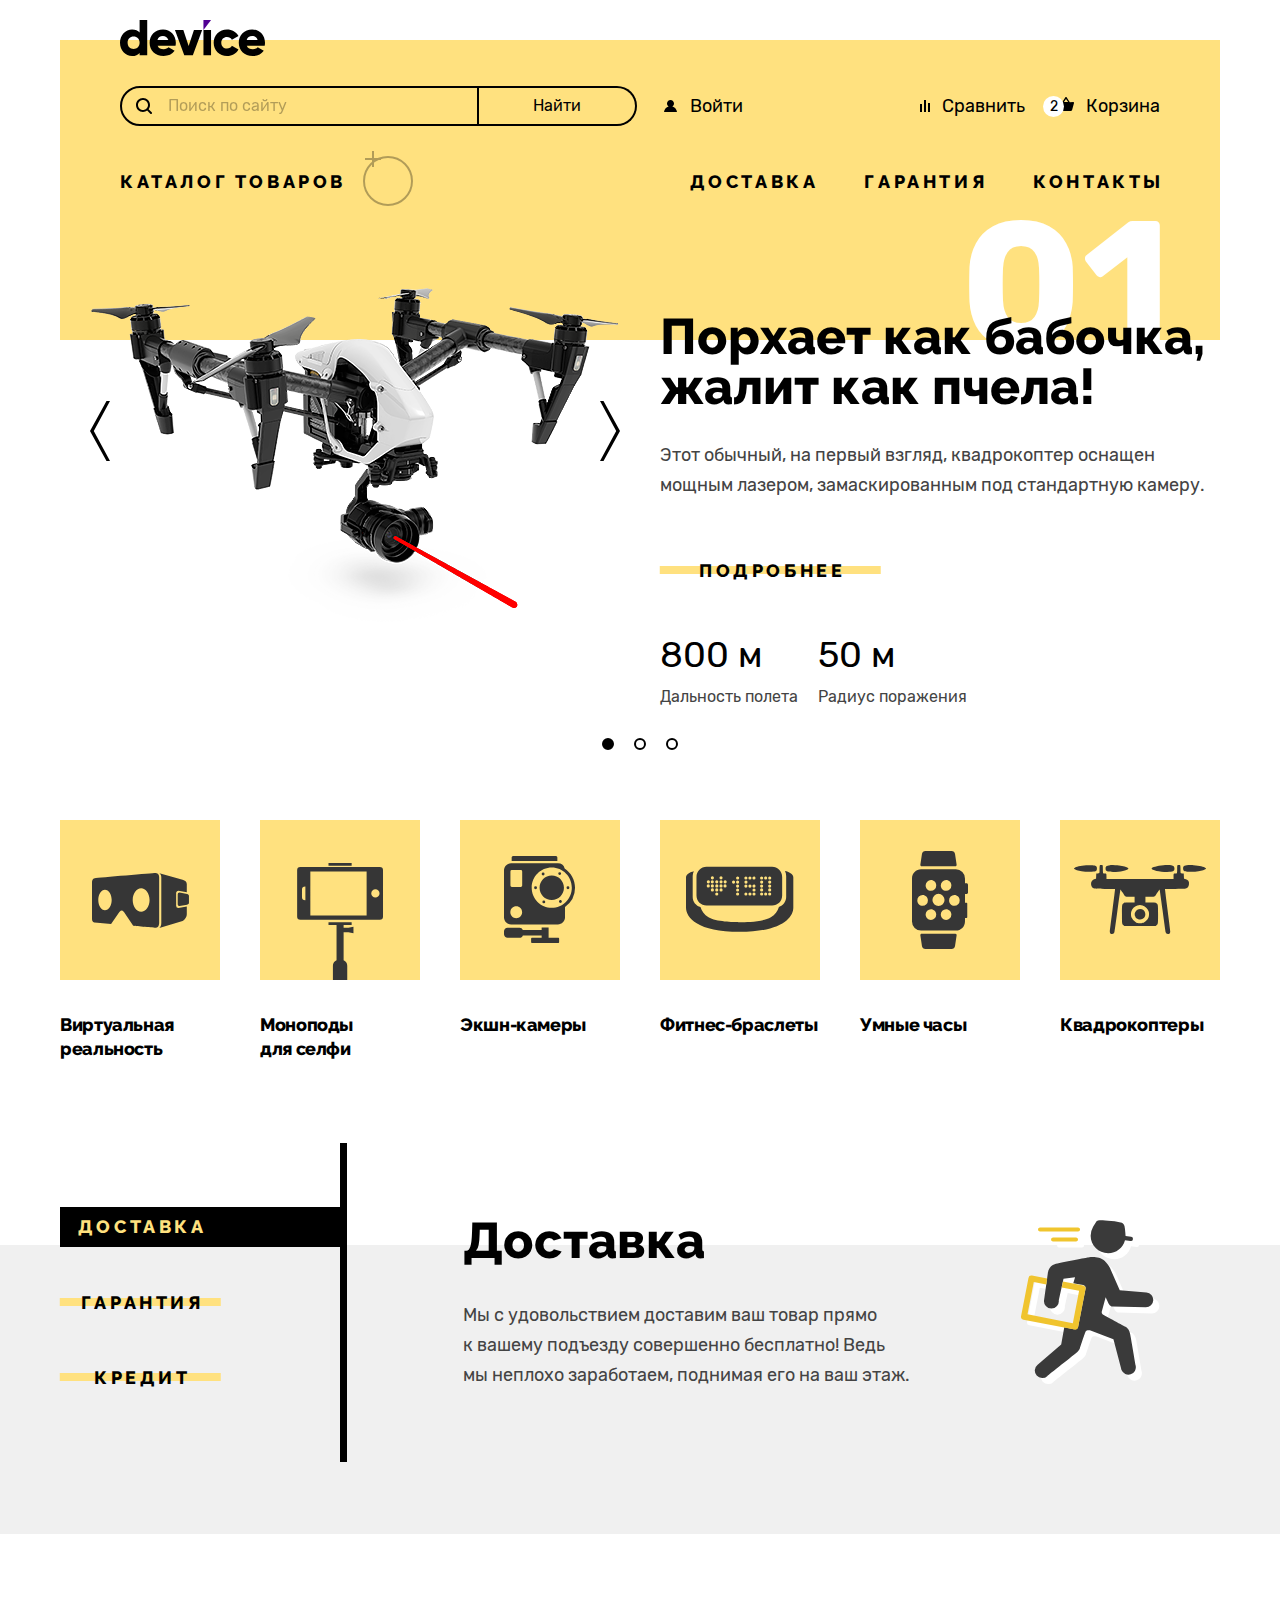
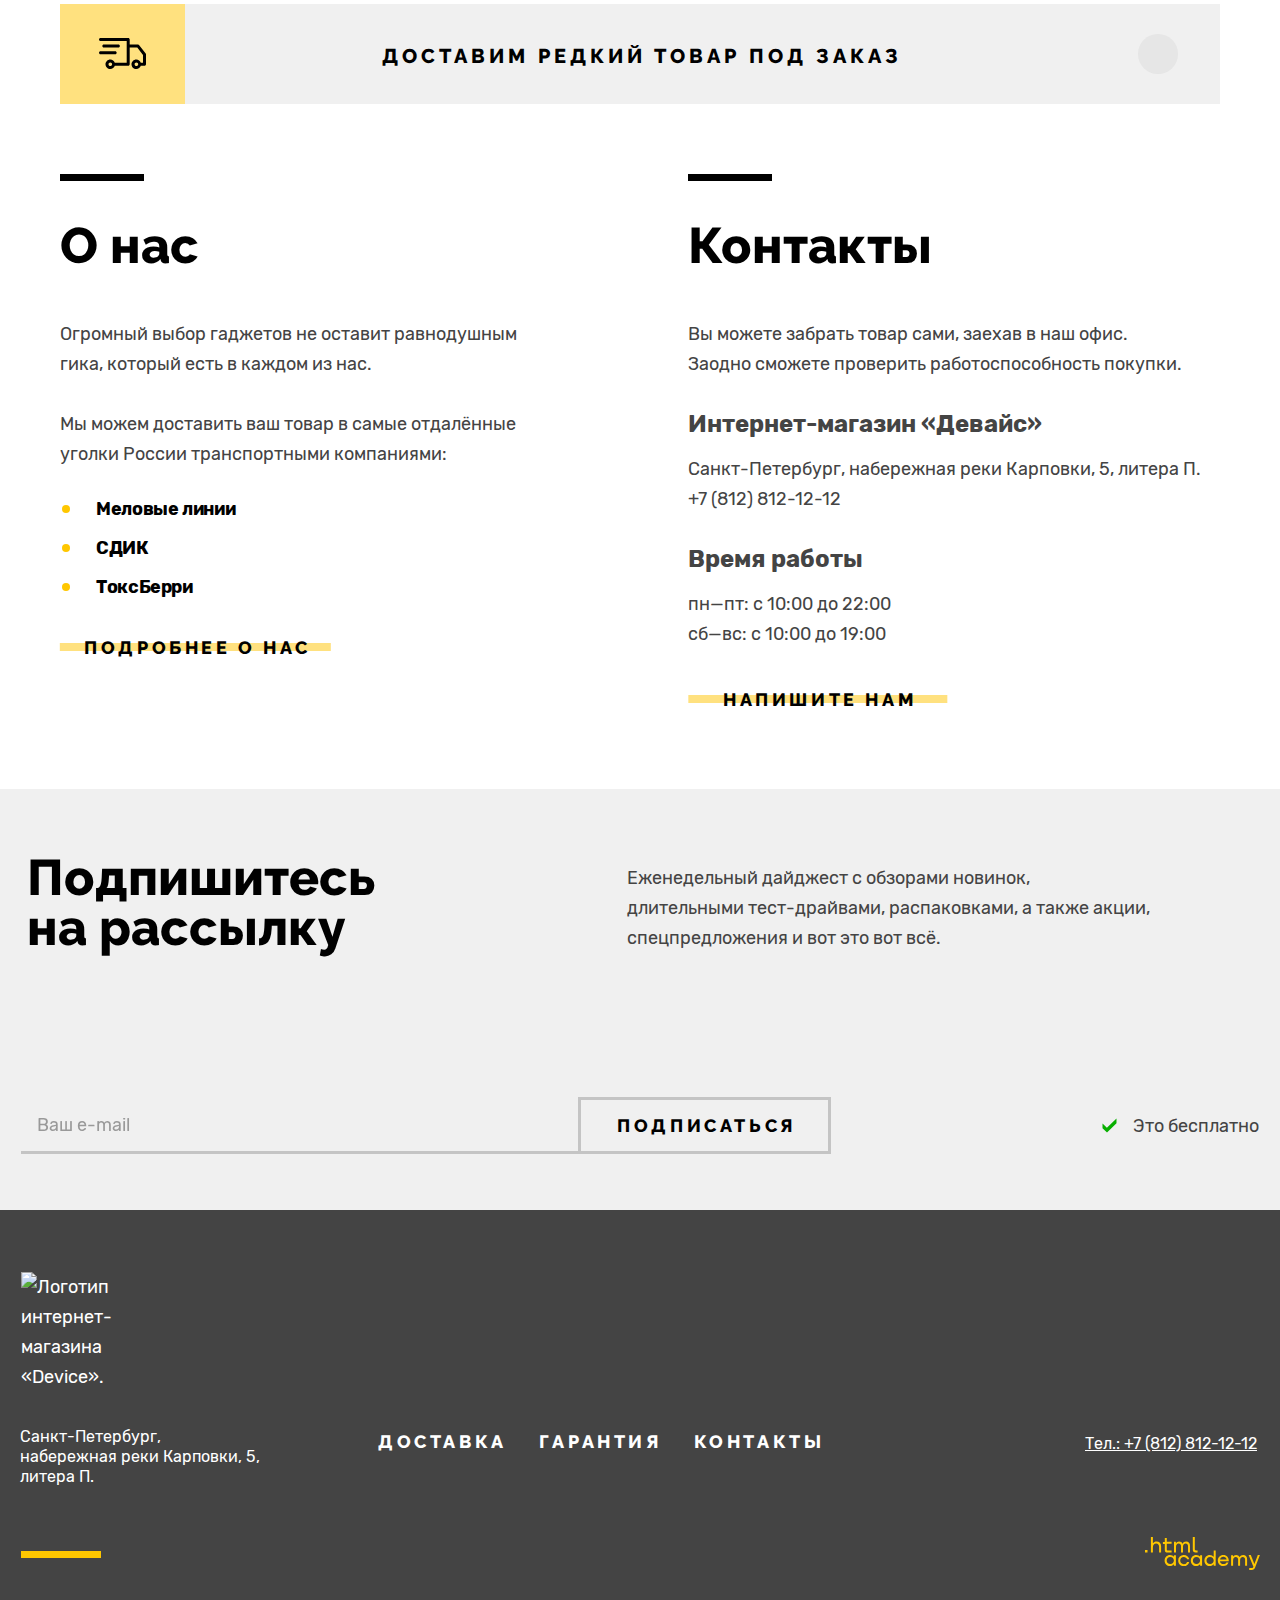
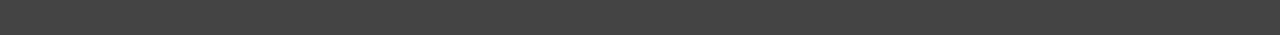
==== commit 844bde58: "Добавляет верстку верхней половины шапки по БЭМ" ====
--- a/index.html
+++ b/index.html
@@ -4,330 +4,336 @@
 	<head>
 		<meta charset="utf-8">
 		<meta name="viewport" content="width=device-width, initial-scale=1.0">
-		<title>Главная | Девайс | HTML Academy</title>
-		<meta name="description" content="Интернет-магазин гаджетов «Девайс».">
+		<title>Главная | Девайс | HTML Академия</title>
+		<meta name="description" content="Второй личный проект на курсе «HTML и CSS. Профессиональная вёрстка сайтов» (расширенный тариф).">
+		<link rel="icon" href="./favicon.ico">
+		<link rel="icon" href="./images/favicons/favicon.svg" type="image/svg+xml">
+		<link rel="icon" href="./images/favicons/favicon.png" type="image/png" sizes="32x32">
 		<link rel="stylesheet" href="./styles/styles.min.css">
-
-		<link rel="icon" href="./favicon.ico" sizes="any">
-		<link rel="icon" href="./favicons/favicon.png" type="image/png" sizes="32x32">
 	</head>
 
-	<body>
-		<header class="page-header container">
-			<a class="page-header-logo logo interactive-element" href="./index.html" aria-current="page" aria-label="Главная">
-				<img class="logo-image" src="./images/header-logo.svg" width="145" height="36" alt="Логотип интернет-магазина «Device».">
-			</a>
-
-			<div class="user-menu">
-				<form class="site-search-form" action="https://echo.htmlacademy.ru/" method="get" autocomplete="off">
-					<label class="site-search-field">
-						<span class="visually-hidden">Поиск по сайту</span>
-						<input class="site-search-input text-small" type="search" name="site-search" placeholder="Поиск по сайту" required>
-					</label>
-					<button class="site-search-button text-small normalize-button" type="submit">Найти</button>
-				</form>
-
-				<div class="user-navigation">
-					<div class="user-auth">
-						<a class="user-button login-button interactive-element" href="javascript:void(0)">Войти</a>
-					</div>
-
-					<a class="user-button compare-button interactive-element" href="javascript:void(0)">Сравнить</a>
-
-					<div class="user-cart">
-						<a class="user-button cart-button interactive-element" href="javascript:void(0)">
-							Корзина
-							<span class="cart-counter flex-center">2</span>
-						</a>
-
-						<section class="cart-popover text-small">
-							<h2 class="visually-hidden">Корзина</h2>
-
-							<ul class="cart-product-list reset-list">
-								<li class="cart-product-item">
-									<a class="cart-product-link interactive-element" href="javascript:void(0)">
-										<h3 class="cart-product-title text-small">Любительская<br>селфи-палка</h3>
-										<img class="cart-product-image" src="./images/cart-popover-product-1.jpg" width="39" height="43" alt="Черная палка для селфи с простым горизонтальным держателем.">
-									</a>
-									<button class="cart-product-remove normalize-button interactive-element" type="button">
-										<span class="visually-hidden">Удалить из корзины</span>
-									</button>
+	<body class="page">
+		<header class="header">
+			<div class="container">
+				<div class="header__wrapper">
+					<a class="header__logo logo interactive-element" href="./index.html" aria-label="Логотип-ссылка на Главную" aria-current="page">
+						<img src="./images/logo-theme-light.svg" width="145" height="36" alt="Device.">
+					</a>
+					<div class="header__user-menu user-menu">
+						<form class="user-menu__site-search site-search" action="https://echo.htmlacademy.ru/" method="get" autocomplete="off">
+							<label class="site-search__field">
+								<span class="visually-hidden">Поиск по сайту</span>
+								<input class="site-search__input text-small" type="search" name="site-search" placeholder="Поиск по сайту" required>
+							</label>
+							<button class="site-search__button text-small focus-outline" type="submit">Найти</button>
+						</form>
+						<ul class="user-menu__user-auth user-auth reset-list">
+							<li class="user-auth__item">
+								<a class="user-auth__login user-button user-button--login interactive-element" href="javascript:void(0)">
+									Войти
+								</a>
+							</li>
+						</ul>
+						<ul class="user-menu__list reset-list">
+							<li class="user-menu__item">
+								<a class="user-menu__button user-button user-button--compare interactive-element" href="javascript:void(0)">
+									Сравнить
+								</a>
+							</li>
+							<li class="user-menu__item user-menu__item--cart">
+								<a class="user-menu__button user-button user-button--cart interactive-element" href="javascript:void(0)">
+									Корзина
+									<span class="user-button__counter" title="2 товара">2</span>
+								</a>
+								<section class="cart-popover text-small">
+									<h2 class="visually-hidden">Корзина</h2>
+
+									<ul class="cart-product-list reset-list">
+										<li class="cart-product-item">
+											<a class="cart-product-link interactive-element" href="javascript:void(0)">
+												<h3 class="cart-product-title text-small">Любительская<br>селфи-палка</h3>
+												<img class="cart-product-image" src="./images/cart-popover-product-1.jpg" width="39" height="43" alt="Черная палка для селфи с простым горизонтальным держателем.">
+											</a>
+											<button class="cart-product-remove normalize-button interactive-element" type="button">
+												<span class="visually-hidden">Удалить из корзины</span>
+											</button>
+										</li>
+
+										<li class="cart-product-item">
+											<a class="cart-product-link interactive-element" href="javascript:void(0)">
+												<h3 class="cart-product-title text-small">Профессиональная<br>селфи-палка</h3>
+												<img class="cart-product-image" src="./images/cart-popover-product-2.jpg" width="39" height="43" alt="Черная палка для селфи со складным универсальным держателем.">
+											</a>
+											<button class="cart-product-remove normalize-button interactive-element" type="button">
+												<span class="visually-hidden">Удалить из корзины</span>
+											</button>
+										</li>
+									</ul>
+
+									<dl class="cart-order-info">
+										<div class="order-info-item order-info-number">
+											<dt class="order-info-title">Товаров:&nbsp;</dt>
+											<dd class="order-info-description">2</dd>
+										</div>
+										<div class="order-info-item order-info-price">
+											<dt class="order-info-title">Сумма:&nbsp;</dt>
+											<dd class="order-info-description">2000 ₽</dd>
+										</div>
+									</dl>
+
+									<div class="cart-popover-button-container">
+										<a class="cart-popover-button subtitle flex-center focus-outline" href="javascript:void(0)">
+											Открыть корзину
+										</a>
+									</div>
+								</section>
+							</li>
+						</ul>
+					</div>
+					<!-- Для выделения текущей страницы - <a> заменить на <span>, добавить класс "is-current" и удалить класс "interactive-element" -->
+					<nav class="main-navigation">
+						<div class="catalog-navigation">
+							<button class="catalog-toggle subtitle normalize-button focus-outline" type="button">
+								<span class="catalog-toggle-text">Каталог товаров</span>
+								<span class="catalog-toggle-icon flex-center"></span>
+							</button>
+							<ul class="catalog-navigation-list reset-list">
+								<li class="catalog-navigation-item">
+									<a class="catalog-navigation-link interactive-element" href="javascript:void(0)">Виртуальная реальность</a>
 								</li>
-
-								<li class="cart-product-item">
-									<a class="cart-product-link interactive-element" href="javascript:void(0)">
-										<h3 class="cart-product-title text-small">Профессиональная<br>селфи-палка</h3>
-										<img class="cart-product-image" src="./images/cart-popover-product-2.jpg" width="39" height="43" alt="Черная палка для селфи со складным универсальным держателем.">
-									</a>
-									<button class="cart-product-remove normalize-button interactive-element" type="button">
-										<span class="visually-hidden">Удалить из корзины</span>
-									</button>
+								<li class="catalog-navigation-item">
+									<a class="catalog-navigation-link interactive-element" href="javascript:void(0)">Фитнес-браслеты</a>
+								</li>
+								<li class="catalog-navigation-item">
+									<a class="catalog-navigation-link interactive-element" href="javascript:void(0)">Квадрокоптеры</a>
+								</li>
+								<li class="catalog-navigation-item">
+									<a class="catalog-navigation-link interactive-element" href="./catalog.html">Моноподы для cелфи</a>
+								</li>
+								<li class="catalog-navigation-item">
+									<a class="catalog-navigation-link interactive-element" href="javascript:void(0)">Умные часы</a>
+								</li>
+								<li class="catalog-navigation-item">
+									<a class="catalog-navigation-link interactive-element" href="javascript:void(0)">Экшн-камеры</a>
 								</li>
 							</ul>
-
-							<dl class="cart-order-info">
-								<div class="order-info-item order-info-number">
-									<dt class="order-info-title">Товаров:&nbsp;</dt>
-									<dd class="order-info-description">2</dd>
-								</div>
-								<div class="order-info-item order-info-price">
-									<dt class="order-info-title">Сумма:&nbsp;</dt>
-									<dd class="order-info-description">2000 ₽</dd>
-								</div>
-							</dl>
-
-							<div class="cart-popover-button-container">
-								<a class="cart-popover-button subtitle flex-center focus-outline" href="javascript:void(0)">
-									Открыть корзину
-								</a>
-							</div>
-						</section>
-					</div>
+						</div>
+						<ul class="site-navigation subtitle reset-list">
+							<li class="site-navigation-item">
+								<a class="site-navigation-link interactive-element" href="javascript:void(0)">Доставка</a>
+							</li>
+							<li class="site-navigation-item">
+								<a class="site-navigation-link interactive-element" href="javascript:void(0)">Гарантия</a>
+							</li>
+							<li class="site-navigation-item">
+								<a class="site-navigation-link interactive-element" href="javascript:void(0)">Контакты</a>
+							</li>
+						</ul>
+					</nav>
 				</div>
 			</div>
-
-			<!-- Для выделения текущей страницы - ссылке добавить класс "is-current" и удалить класс "interactive-element" -->
-
-			<nav class="main-navigation">
-				<div class="catalog-navigation">
-					<button class="catalog-toggle subtitle normalize-button focus-outline" type="button">
-						<span class="catalog-toggle-text">Каталог товаров</span>
-						<span class="catalog-toggle-icon flex-center"></span>
-					</button>
-
-					<ul class="catalog-navigation-list reset-list">
-						<li class="catalog-navigation-item">
-							<a class="catalog-navigation-link interactive-element" href="javascript:void(0)">Виртуальная реальность</a>
+		</header>
+
+		<main class="content-index content-container">
+			<h1 class="visually-hidden">Интернет-магазин гаджетов «Девайс»</h1>
+
+			<section class="slider section-gap">
+				<div class="container">
+					<div class="slider__wrapper">
+						<h2 class="visually-hidden">Лучшие предложения интернет-магазина «Девайс»</h2>
+						<!-- Для переключения слайдов - слайду добавить класс "is-active" -->
+						<ul class="slider-cards reset-list">
+							<li>
+								<article class="slider-card is-active">
+									<div class="slider-image-wrapper flex-center">
+										<img class="slider-image" src="./images/slider-quadcopter.png" width="560" height="560" alt="Квадрокоптер, стреляющий лазером.">
+									</div>
+									<div class="slider-content">
+										<h3 class="slider-title title">Порхает как бабочка, жалит как пчела!</h3>
+										<p class="slider-description">
+											Этот обычный, на первый взгляд, квадрокоптер оснащен мощным лазером, замаскированным под стандартную камеру.
+										</p>
+										<div class="slider-link-wrapper button-yellow-wrapper">
+											<a class="slider-link button-yellow subtitle" href="javascript:void(0)">Подробнее</a>
+										</div>
+										<dl class="slider-features">
+											<div class="slider-feature">
+												<dt class="slider-feature-title">Дальность полета</dt>
+												<dd class="slider-feature-description">800 м</dd>
+											</div>
+											<div class="slider-feature">
+												<dt class="slider-feature-title">Радиус поражения</dt>
+												<dd class="slider-feature-description">50 м</dd>
+											</div>
+										</dl>
+									</div>
+								</article>
+							</li>
+							<li>
+								<article class="slider-card">
+									<div class="slider-image-wrapper flex-center">
+										<img class="slider-image" src="./images/slider-fitness-bracelet.png" width="560" height="560" alt="Мотивирующий фитнес-браслет.">
+									</div>
+									<div class="slider-content">
+										<h3 class="slider-title title">Худеем<br>правильно!</h3>
+										<p class="slider-description">
+											Мотивирующие фитнес-браслеты помогут найти в себе силы не пропускать занятия и соблюдать диету.
+										</p>
+										<div class="slider-link-wrapper button-yellow-wrapper">
+											<a class="slider-link button-yellow subtitle" href="javascript:void(0)">Подробнее</a>
+										</div>
+										<dl class="slider-features">
+											<div class="slider-feature">
+												<dt class="slider-feature-title">Без подзарядки</dt>
+												<dd class="slider-feature-description">48 часов</dd>
+											</div>
+										</dl>
+									</div>
+								</article>
+							</li>
+							<li>
+								<article class="slider-card">
+									<div class="slider-image-wrapper flex-center">
+										<img class="slider-image" src="./images/slider-selfie-stick.png" width="560" height="560" alt="Самая длинная селфи-палка.">
+									</div>
+									<div class="slider-content">
+										<h3 class="slider-title title">Делай селфи,<br>как Бен Стиллер!</h3>
+										<p class="slider-description">
+											Самая длинная палка для селфи доступна в нашем магазине. Восемь (Восемь, Карл!) метров длиной и весом всего 5 кг.
+										</p>
+										<div class="slider-link-wrapper button-yellow-wrapper">
+											<a class="slider-link button-yellow subtitle" href="javascript:void(0)">Подробнее</a>
+										</div>
+										<dl class="slider-features slider-features-big-gap">
+											<div class="slider-feature">
+												<dt class="slider-feature-title">Длина палки</dt>
+												<dd class="slider-feature-description">8,5 м</dd>
+											</div>
+											<div class="slider-feature">
+												<dt class="slider-feature-title">Вес палки</dt>
+												<dd class="slider-feature-description">5 кг</dd>
+											</div>
+											<div class="slider-feature">
+												<dt class="slider-feature-title">Материал</dt>
+												<dd class="slider-feature-description">Карбон</dd>
+											</div>
+										</dl>
+									</div>
+								</article>
+							</li>
+						</ul>
+						<div class="slider-controls">
+							<button class="slider-button slider-prev normalize-button interactive-element" type="button">
+								<span class="visually-hidden">Предыдущий слайд</span>
+							</button>
+							<button class="slider-button slider-next normalize-button interactive-element" type="button">
+								<span class="visually-hidden">Следующий слайд</span>
+							</button>
+						</div>
+						<!-- Для переключения индикаторов и номеров слайдов - кнопке добавить класс "is-current" -->
+						<div class="slider-pagination">
+							<button class="slider-pagination-button is-current normalize-button focus-outline" type="button">
+								<span class="visually-hidden">1 слайд</span>
+							</button>
+							<button class="slider-pagination-button normalize-button focus-outline" type="button">
+								<span class="visually-hidden">2 слайд</span>
+							</button>
+							<button class="slider-pagination-button normalize-button focus-outline" type="button">
+								<span class="visually-hidden">3 слайд</span>
+							</button>
+						</div>
+					</div>
+				</div>
+			</section>
+
+			<section class="index-catalog section-gap">
+				<div class="container">
+					<h2 class="visually-hidden">Категории каталога товаров</h2>
+					<ul class="index-catalog-cards reset-list">
+						<li class="index-catalog-card">
+							<a class="index-catalog-link index-catalog-virtual focus-outline" href="javascript:void(0)">
+								<h3 class="index-catalog-title subtitle">Виртуальная реальность</h3>
+							</a>
 						</li>
-						<li class="catalog-navigation-item">
-							<a class="catalog-navigation-link interactive-element" href="javascript:void(0)">Фитнес-браслеты</a>
+						<li class="index-catalog-card">
+							<a class="index-catalog-link index-catalog-monopods focus-outline" href="./catalog.html">
+								<h3 class="index-catalog-title subtitle">Моноподы для&nbsp;селфи</h3>
+							</a>
 						</li>
-						<li class="catalog-navigation-item">
-							<a class="catalog-navigation-link interactive-element" href="javascript:void(0)">Квадрокоптеры</a>
+						<li class="index-catalog-card">
+							<a class="index-catalog-link index-catalog-cameras focus-outline" href="javascript:void(0)">
+								<h3 class="index-catalog-title subtitle">Экшн-камеры</h3>
+							</a>
 						</li>
-						<li class="catalog-navigation-item">
-							<a class="catalog-navigation-link interactive-element" href="./catalog.html">Моноподы для cелфи</a>
+						<li class="index-catalog-card">
+							<a class="index-catalog-link index-catalog-bracelets focus-outline" href="javascript:void(0)">
+								<h3 class="index-catalog-title subtitle">Фитнес-браслеты</h3>
+							</a>
 						</li>
-						<li class="catalog-navigation-item">
-							<a class="catalog-navigation-link interactive-element" href="javascript:void(0)">Умные часы</a>
+						<li class="index-catalog-card">
+							<a class="index-catalog-link index-catalog-watches focus-outline" href="javascript:void(0)">
+								<h3 class="index-catalog-title subtitle">Умные часы</h3>
+							</a>
 						</li>
-						<li class="catalog-navigation-item">
-							<a class="catalog-navigation-link interactive-element" href="javascript:void(0)">Экшн-камеры</a>
+						<li class="index-catalog-card">
+							<a class="index-catalog-link index-catalog-quadcopters focus-outline" href="javascript:void(0)">
+								<h3 class="index-catalog-title subtitle">Квадрокоптеры</h3>
+							</a>
 						</li>
 					</ul>
 				</div>
-
-				<ul class="site-navigation subtitle reset-list">
-					<li class="site-navigation-item">
-						<a class="site-navigation-link interactive-element" href="javascript:void(0)">Доставка</a>
-					</li>
-					<li class="site-navigation-item">
-						<a class="site-navigation-link interactive-element" href="javascript:void(0)">Гарантия</a>
-					</li>
-					<li class="site-navigation-item">
-						<a class="site-navigation-link interactive-element" href="javascript:void(0)">Контакты</a>
-					</li>
-				</ul>
-			</nav>
-		</header>
-
-		<main class="main-index main-container">
-			<h1 class="visually-hidden">Интернет-магазин гаджетов «Девайс»</h1>
-
-			<section class="slider container section-gap">
-				<h2 class="visually-hidden">Лучшие предложения нашего интернет-магазина</h2>
-
-				<!-- Для переключения слайдов - слайду добавить класс "is-active" -->
-
-				<ul class="slider-cards reset-list">
-					<li class="slider-card is-active">
-						<div class="slider-image-wrapper flex-center">
-							<img class="slider-image" src="./images/slider-quadcopter.png" width="560" height="560" alt="Квадрокоптер, стреляющий лазером.">
-						</div>
-
-						<div class="slider-content">
-							<h3 class="slider-title main-title">Порхает как бабочка, жалит как пчела!</h3>
-							<p class="slider-description">
-								Этот обычный, на первый взгляд, квадрокоптер оснащен мощным лазером, замаскированным под стандартную камеру.
-							</p>
-							<div class="slider-link-wrapper button-yellow-wrapper">
-								<a class="slider-link button-yellow subtitle" href="javascript:void(0)">Подробнее</a>
-							</div>
-							<dl class="slider-features">
-								<div class="slider-feature">
-									<dt class="slider-feature-title">Дальность полета</dt>
-									<dd class="slider-feature-description">800 м</dd>
-								</div>
-								<div class="slider-feature">
-									<dt class="slider-feature-title">Радиус поражения</dt>
-									<dd class="slider-feature-description">50 м</dd>
-								</div>
-							</dl>
-						</div>
-					</li>
-
-					<li class="slider-card">
-						<div class="slider-image-wrapper flex-center">
-							<img class="slider-image" src="./images/slider-fitness-bracelet.png" width="560" height="560" alt="Мотивирующий фитнес-браслет.">
-						</div>
-
-						<div class="slider-content">
-							<h3 class="slider-title main-title">Худеем<br>правильно!</h3>
-							<p class="slider-description">
-								Мотивирующие фитнес-браслеты помогут найти в себе силы не пропускать занятия и соблюдать диету.
-							</p>
-							<div class="slider-link-wrapper button-yellow-wrapper">
-								<a class="slider-link button-yellow subtitle" href="javascript:void(0)">Подробнее</a>
-							</div>
-							<dl class="slider-features">
-								<div class="slider-feature">
-									<dt class="slider-feature-title">Без подзарядки</dt>
-									<dd class="slider-feature-description">48 часов</dd>
-								</div>
-							</dl>
-						</div>
-					</li>
-
-					<li class="slider-card">
-						<div class="slider-image-wrapper flex-center">
-							<img class="slider-image" src="./images/slider-selfie-stick.png" width="560" height="560" alt="Самая длинная селфи-палка.">
-						</div>
-
-						<div class="slider-content">
-							<h3 class="slider-title main-title">Делай селфи,<br>как Бен Стиллер!</h3>
-							<p class="slider-description">
-								Самая длинная палка для селфи доступна в нашем магазине. Восемь (Восемь, Карл!) метров длиной и весом всего 5 кг.
-							</p>
-							<div class="slider-link-wrapper button-yellow-wrapper">
-								<a class="slider-link button-yellow subtitle" href="javascript:void(0)">Подробнее</a>
-							</div>
-							<dl class="slider-features slider-features-big-gap">
-								<div class="slider-feature">
-									<dt class="slider-feature-title">Длина палки</dt>
-									<dd class="slider-feature-description">8,5 м</dd>
-								</div>
-								<div class="slider-feature">
-									<dt class="slider-feature-title">Вес палки</dt>
-									<dd class="slider-feature-description">5 кг</dd>
-								</div>
-								<div class="slider-feature">
-									<dt class="slider-feature-title">Материал</dt>
-									<dd class="slider-feature-description">Карбон</dd>
-								</div>
-							</dl>
-						</div>
-					</li>
-				</ul>
-
-				<div class="slider-controls">
-					<button class="slider-button slider-prev normalize-button interactive-element" type="button">
-						<span class="visually-hidden">Предыдущий слайд</span>
-					</button>
-					<button class="slider-button slider-next normalize-button interactive-element" type="button">
-						<span class="visually-hidden">Следующий слайд</span>
-					</button>
-				</div>
-
-				<!-- Для переключения индикаторов и номеров слайдов - кнопке добавить класс "is-current" -->
-
-				<div class="slider-pagination">
-					<button class="slider-pagination-button is-current normalize-button focus-outline" type="button">
-						<span class="visually-hidden">1 слайд</span>
-					</button>
-					<button class="slider-pagination-button normalize-button focus-outline" type="button">
-						<span class="visually-hidden">2 слайд</span>
-					</button>
-					<button class="slider-pagination-button normalize-button focus-outline" type="button">
-						<span class="visually-hidden">3 слайд</span>
-					</button>
-				</div>
 			</section>
 
-			<section class="index-catalog container section-gap">
-				<h2 class="visually-hidden">Каталог товаров</h2>
-
-				<ul class="index-catalog-cards reset-list">
-					<li class="index-catalog-card">
-						<a class="index-catalog-link index-catalog-virtual focus-outline" href="javascript:void(0)">
-							<h3 class="index-catalog-title subtitle">Виртуальная реальность</h3>
-						</a>
-					</li>
-					<li class="index-catalog-card">
-						<a class="index-catalog-link index-catalog-monopods focus-outline" href="./catalog.html">
-							<h3 class="index-catalog-title subtitle">Моноподы для&nbsp;селфи</h3>
-						</a>
-					</li>
-					<li class="index-catalog-card">
-						<a class="index-catalog-link index-catalog-cameras focus-outline" href="javascript:void(0)">
-							<h3 class="index-catalog-title subtitle">Экшн-камеры</h3>
-						</a>
-					</li>
-					<li class="index-catalog-card">
-						<a class="index-catalog-link index-catalog-bracelets focus-outline" href="javascript:void(0)">
-							<h3 class="index-catalog-title subtitle">Фитнес-браслеты</h3>
-						</a>
-					</li>
-					<li class="index-catalog-card">
-						<a class="index-catalog-link index-catalog-watches focus-outline" href="javascript:void(0)">
-							<h3 class="index-catalog-title subtitle">Умные часы</h3>
-						</a>
-					</li>
-					<li class="index-catalog-card">
-						<a class="index-catalog-link index-catalog-quadcopters focus-outline" href="javascript:void(0)">
-							<h3 class="index-catalog-title subtitle">Квадрокоптеры</h3>
-						</a>
-					</li>
-				</ul>
-			</section>
-
 			<section class="services section-gap">
-				<div class="services-wrapper container">
-					<h2 class="visually-hidden">Наши услуги</h2>
-
-					<!-- Для выделения текущей вкладки - кнопке добавить класс "is-current" и удалить класс "button-yellow" -->
-
-					<div class="services-controls">
-						<button class="services-button is-current subtitle" type="button">
-							<span class="services-button-text">Доставка</span>
-						</button>
-						<button class="services-button button-yellow subtitle" type="button">
-							<span class="services-button-text">Гарантия</span>
-						</button>
-						<button class="services-button button-yellow subtitle" type="button">
-							<span class="services-button-text">Кредит</span>
-						</button>
-					</div>
-
-					<!-- Для переключения вкладок - вкладке добавить класс "is-active" -->
-
-					<ul class="services-tabs reset-list">
-						<li class="services-tab services-delivery is-active">
-							<div class="services-content">
-								<h3 class="services-title main-title">Доставка</h3>
-								<p class="services-description">
-									Мы с удовольствием доставим ваш товар прямо к&nbsp;вашему подъезду совершенно бесплатно! Ведь мы&nbsp;неплохо заработаем, поднимая его на ваш этаж.
-								</p>
-							</div>
-						</li>
-
-						<li class="services-tab services-warranty">
-							<div class="services-content">
-								<h3 class="services-title main-title">Гарантия</h3>
-								<p class="services-description">
-									Если из-за возгорания купленного у нас товара у вас сгорит дом — не переживайте, мы выдадим вам новый. Товар, не дом, конечно же.
-								</p>
-							</div>
-						</li>
-
-						<li class="services-tab services-credit">
-							<div class="services-content">
-								<h3 class="services-title main-title">Кредит</h3>
-								<p class="services-description">
-									Залезть в долговую яму стало проще! Кредитные консультанты подберут для вас наиболее выгодные условия кредита. Выгодные для банка, разумеется.
-								</p>
-							</div>
-						</li>
-					</ul>
+				<div class="container">
+					<div class="services__wrapper">
+						<h2 class="visually-hidden">Услуги</h2>
+						<!-- Для выделения текущей вкладки - кнопке добавить класс "is-current" и удалить класс "button-yellow" -->
+						<div class="services-controls">
+							<button class="services-button subtitle is-current" type="button">
+								<span class="services-button-text">Доставка</span>
+							</button>
+							<button class="services-button button-yellow subtitle" type="button">
+								<span class="services-button-text">Гарантия</span>
+							</button>
+							<button class="services-button button-yellow subtitle" type="button">
+								<span class="services-button-text">Кредит</span>
+							</button>
+						</div>
+						<!-- Для переключения вкладок - вкладке добавить класс "is-active" -->
+						<ul class="services-tabs reset-list">
+							<li>
+								<section class="services-tab services-delivery is-active">
+									<div class="services-content">
+										<h3 class="services-title title">Доставка</h3>
+										<p class="services-description">
+											Мы с удовольствием доставим ваш товар прямо к&nbsp;вашему подъезду совершенно бесплатно! Ведь мы&nbsp;неплохо заработаем, поднимая его на ваш этаж.
+										</p>
+									</div>
+								</section>
+							</li>
+							<li>
+								<section class="services-tab services-warranty">
+									<div class="services-content">
+										<h3 class="services-title title">Гарантия</h3>
+										<p class="services-description">
+											Если из-за возгорания купленного у нас товара у вас сгорит дом — не переживайте, мы выдадим вам новый. Товар, не дом, конечно же.
+										</p>
+									</div>
+								</section>
+							</li>
+							<li>
+								<section class="services-tab services-credit">
+									<div class="services-content">
+										<h3 class="services-title title">Кредит</h3>
+										<p class="services-description">
+											Залезть в долговую яму стало проще! Кредитные консультанты подберут для вас наиболее выгодные условия кредита. Выгодные для банка, разумеется.
+										</p>
+									</div>
+								</section>
+							</li>
+						</ul>
+					</div>
 				</div>
 			</section>
 
@@ -342,7 +348,7 @@
 
 			<div class="company-info container section-gap">
 				<section class="company-info-block about">
-					<h2 class="company-info-title main-title">О нас</h2>
+					<h2 class="company-info-title title">О нас</h2>
 
 					<div class="company-info-content">
 						<p class="company-info-description">
@@ -363,7 +369,7 @@
 				</section>
 
 				<section class="company-info-block contacts">
-					<h2 class="company-info-title main-title">Контакты</h2>
+					<h2 class="company-info-title title">Контакты</h2>
 
 					<div class="company-info-content">
 						<p class="company-info-description">
@@ -393,7 +399,7 @@
 			<section class="subscription">
 				<div class="subscription-wrapper container">
 					<div class="subscription-info-wrapper">
-						<h2 class="subscription-title main-title">Подпишитесь на&nbsp;рассылку</h2>
+						<h2 class="subscription-title title">Подпишитесь на&nbsp;рассылку</h2>
 						<div class="subscription-description-wrapper">
 							<p class="subscription-description">
 								Еженедельный дайджест с обзорами новинок,<br>
@@ -491,7 +497,7 @@
 				</button>
 
 				<section class="modal-content">
-					<h2 class="modal-title main-title">Доставка под заказ</h2>
+					<h2 class="modal-title title">Доставка под заказ</h2>
 
 					<form class="on-order-form" action="https://echo.htmlacademy.ru/" method="post" autocomplete="off">
 
--- a/styles/styles.min.css
+++ b/styles/styles.min.css
@@ -1 +1 @@
-@font-face{font-family:"Rubik";font-style:normal;font-weight:400;src:url(../fonts/rubik/rubik-400.woff2)format("woff2");font-display:swap}@font-face{font-family:"Rubik";font-style:normal;font-weight:700;src:url(../fonts/rubik/rubik-700.woff2)format("woff2");font-display:swap}@font-face{font-family:"Raleway";font-style:normal;font-weight:800;src:url(../fonts/raleway/raleway-800.woff2)format("woff2");font-display:swap}*,::after,::before{box-sizing:border-box}html{height:100%}body{display:flex;flex-direction:column;min-width:1240px;min-height:100%;margin:0;font:18px/30px"Rubik","Arial",sans-serif;color:#444;background-color:#fff}img{max-width:100%;height:auto;object-fit:contain}.visually-hidden{position:absolute;width:1px;height:1px;margin:-1px;padding:0;white-space:nowrap;border:0;-webkit-clip-path:inset(100%);clip-path:inset(100%);clip:rect(0 0 0 0);overflow:hidden}.container{width:1160px;margin:0 auto}.main-container{flex-grow:1}.section-gap{margin-bottom:70px}.flex-center{display:flex;align-items:center;justify-content:center}.reset-list{margin:0;padding:0;list-style:none}.reset-paragraph{margin:0}.normalize-button{padding:0;font-family:inherit;text-align:center;border:0;cursor:pointer}.button,.normalize-button,.normalize-input{margin:0;background-color:transparent}.normalize-input{padding:0;font-family:inherit;border:0}.button{min-height:57px;padding:15px 21px 15px 25px;text-align:center;border:3px solid transparent;cursor:pointer}.button:disabled{opacity:.3;pointer-events:none}.button-yellow,.button-yellow-wrapper{display:inline-flex}.button-yellow{position:relative;left:2.5%;z-index:1;align-items:center;justify-content:center;min-width:210px;max-width:305px;min-height:40px;margin:0;padding:10px 10px 9px 14px;text-align:center;text-decoration:none;background-color:transparent;border:0;cursor:pointer}.button-yellow::after,.button-yellow::before{position:absolute;top:50%;left:50%;width:105%;height:100%;content:""}.button-yellow::before{z-index:-1;transform:translate(-50%,-50%) scaleY(.2);background-color:#ffe17f;transition:100ms ease-in}.button-yellow::after{transform:translate(-50%,-50%);background-color:transparent}.button-yellow:hover::before{transform:translate(-50%,-50%) scaleY(1)}.button-yellow:focus{outline:0}.button-yellow:focus-visible::after{outline:2px solid #af4fff}@supports not selector(:focus-visible){.button-yellow:focus::after{outline:2px solid #af4fff}}.button-yellow:active::before{background-color:#fc3;transform:translate(-50%,-50%) scaleY(1);transition:100ms ease-out}.button-yellow:disabled{opacity:.3;pointer-events:none}.main-title,.subtitle{margin:0;font-family:"Raleway","Verdana",sans-serif;font-weight:800;font-size:50px;line-height:50px;color:#000}.subtitle{font-size:18px;line-height:21px;letter-spacing:.2em;text-transform:uppercase}.text-bold,.text-small{line-height:20px;color:#000}.text-bold{font-weight:700;font-size:18px;letter-spacing:-.02em}.text-small{font-size:16px}.interactive-element:hover{opacity:.6}.interactive-element:focus-visible{outline:2px solid #af4fff;outline-offset:2px}@supports not selector(:focus-visible){.interactive-element:focus{outline:2px solid #af4fff;outline-offset:2px}}.interactive-element:active{opacity:.3}.interactive-element:disabled{opacity:.1;pointer-events:none}.focus-outline:focus-visible,.site-search-button:focus-visible::before{outline:2px solid #af4fff;outline-offset:2px}@supports not selector(:focus-visible){.focus-outline:focus{outline:2px solid #af4fff;outline-offset:2px}}.logo{display:flex;width:145px;height:36px}.logo-image{object-fit:fill;transition:opacity 100ms ease-out}.page-header{padding:20px 60px 0;background:linear-gradient(rgba(255,255,255,0) 40px,#ffe17f 40px)}.page-header-inner{padding-bottom:20px}.page-header-logo,.user-menu{margin-bottom:30px}.user-menu{display:flex;align-items:flex-start}.site-search-form{display:flex;flex-grow:1;max-width:517px;min-width:485px;min-height:40px;margin-right:26px}.site-search-field{display:flex;flex-grow:1;max-width:359px;min-width:327px;margin-right:-2px}.site-search-input{width:calc(100% - 2px);margin:0;padding:8px 20px 8px 46px;font-family:inherit;background:url(../icons/stack.svg#header-site-search)no-repeat 14px center/16px 16px;background-color:transparent;border:2px solid #000;border-right:0;border-radius:50px 0 0 50px;-webkit-appearance:textfield;appearance:textfield}.site-search-input::placeholder{color:#000;opacity:.3}.site-search-input::-webkit-search-cancel-button,.site-search-input::-webkit-search-decoration,.site-search-input::-webkit-search-results-button,.site-search-input::-webkit-search-results-decoration{margin:0;-webkit-appearance:none;appearance:none}.site-search-input:focus{outline:0}.site-search-field:focus-within{z-index:1;outline:2px solid #af4fff;outline-offset:2px}.site-search-input:disabled{opacity:.3}.site-search-button{position:relative;width:160px;padding:8px 20px;border:2px solid #000;border-radius:0 50px 50px 0;transition:300ms ease-out}.site-search-button::before{position:absolute;top:-2px;left:-2px;width:calc(100% + 4px);height:calc(100% + 4px);content:""}.site-search-button:hover{color:#fff;background-color:#000}.site-search-button:focus{outline:0}@supports not selector(:focus-visible){.site-search-button:focus::before{outline:2px solid #af4fff;outline-offset:2px}}.site-search-button:active{color:rgba(255,255,255,.3);background-color:#000}.site-search-button:disabled{opacity:.3;pointer-events:none}.user-auth,.user-navigation{display:flex;align-items:flex-start}.user-navigation{min-width:497px;max-width:529px}.user-auth{column-gap:28px;min-width:231px;margin-right:26px}.logout-button,.user-button{padding:5px 0;text-decoration:none}.user-button{display:flex;color:#000}.user-button::before{flex-shrink:0;margin:9px 12px 0 0;background-repeat:no-repeat;background-size:100% 100%;content:""}.login-button::before{width:15px;height:12px;background-image:url(../icons/stack.svg#header-user-auth)}.logout-button{color:rgba(0,0,0,.3)}.logout-button:active,.logout-button:hover{color:#000}.compare-button{min-width:105px;margin-right:18px}.compare-button::before{width:10px;height:12px;background-image:url(../icons/stack.svg#header-user-compare)}.user-cart{position:relative}.cart-button{min-width:117px}.cart-button::before{width:16px;height:14px;margin-top:6px;background-image:url(../icons/stack.svg#header-user-cart)}.cart-counter{z-index:1;order:-1;align-self:flex-start;min-width:21px;max-width:43px;min-height:21px;margin:4.5px -6px 0 0;padding:2px 3px;font-size:14px;line-height:16px;text-align:center;background-color:#fff;border-radius:50px;overflow:hidden}.cart-popover{position:absolute;top:calc(100% + 5px);right:-77px;z-index:3;display:none;width:320px;min-height:134px;color:#fff;background-color:#000}.user-cart:focus-within .cart-popover{display:block}.cart-popover::before{position:absolute;top:-6px;left:50%;transform:translateX(-50%);width:14px;height:6px;background:url(../icons/stack.svg#popover-triangle)no-repeat 0 0/14px 6px;content:""}.cart-product-item{display:grid;grid-template-columns:1fr 10px;column-gap:23px;padding:20px}.cart-product-item+.cart-product-item{position:relative;margin-top:1px}.cart-product-item+.cart-product-item::before{position:absolute;top:-1px;left:0;width:100%;height:1px;background-color:rgba(255,255,255,.1);content:""}.cart-product-link{display:grid;grid-template-columns:39px 1fr;column-gap:23px;align-items:start;justify-self:start;padding-right:3px;text-decoration:none;color:inherit;transition:opacity 150ms ease-out}.cart-product-title{margin:0;font-weight:400;color:inherit}.cart-product-image{order:-1}.cart-product-remove{width:10px;height:10px;transition:opacity 150ms ease-out}.cart-product-remove::before{display:block;height:100%;background:url(../icons/stack.svg#cart-popover-cross)no-repeat 0 0/10px 10px;content:""}.cart-order-info{display:grid;grid-template-columns:120px 150px;column-gap:10px;min-height:44px;margin:0;padding:0 20px;background-color:#1a1a1a}.order-info-item{display:flex;align-items:center}.order-info-price{justify-content:flex-end}.order-info-description{margin:0}.cart-popover-button-container{padding:20px}.cart-popover-button{width:100%;min-height:50px;padding:14px 20px 14px 24px;background-color:#fff;transition:background-color 150ms ease-out,color 150ms ease-out}.cart-popover-button:hover{background-color:#ffe17f}.cart-popover-button:active{color:rgba(0,0,0,.3);background-color:#ffe17f}.cart-popover-button:not([href]){color:rgba(0,0,0,.3);pointer-events:none}.main-navigation{position:relative;z-index:2;display:grid;grid-template-columns:293px 1fr;column-gap:92px;align-items:start}.catalog-toggle{display:flex;text-align:left}.catalog-toggle-text{width:236px;margin-right:7px;padding:15px 0 14px}.catalog-toggle-icon{position:relative;align-self:center;flex-shrink:0;width:50px;height:50px;border:2px solid #000;border-radius:50%;opacity:.3;transition:opacity 100ms ease-in}.catalog-toggle-icon::after,.catalog-toggle-icon::before{position:absolute;width:16px;height:2px;background-color:#000;content:""}.catalog-toggle-icon::before{transform:rotate(90deg)}.catalog-toggle:active .catalog-toggle-icon,.catalog-toggle:hover .catalog-toggle-icon{opacity:1}.catalog-navigation-list{position:absolute;top:calc(100% - 19px);left:-60px;z-index:-1;display:none;grid-template-columns:222px 182px 182px;grid-auto-flow:row dense;gap:6px 30px;align-content:start;width:calc(100% + 120px);min-height:180px;padding:27px 60px;font-size:16px;line-height:18px;color:#000;background-color:#ffe17f}.catalog-navigation:focus-within .catalog-navigation-list{display:grid}.catalog-navigation:focus-within .catalog-toggle-icon::before{content:none}.catalog-navigation-item:nth-child(6){grid-column:1/2}.catalog-navigation-link{display:inline-flex;padding:6px 0;text-decoration:none;color:inherit}.catalog-navigation-link.is-current,.site-navigation-link.is-current{position:relative}.catalog-navigation-link.is-current::after,.page-footer-left::after{position:absolute;bottom:2px;width:100%;height:1px;background-color:#000;content:""}.site-navigation{display:flex;flex-wrap:wrap;gap:2px 46px;justify-self:end;margin-right:-4px}.site-navigation-link{display:block;padding:15px 0 14px;text-decoration:none;color:inherit}.site-navigation-link.is-current::after{position:absolute;left:0;bottom:8px;width:calc(100% - 3px);height:2px;background-color:#000;content:""}.page-footer{margin-top:auto;color:#fff;background-color:#444}.page-footer-wrapper{padding:62px 0 61px}.page-footer-logo{margin:0 0 29px 1px}.page-footer-columns{display:flex}.page-footer-left{position:relative;width:240px;margin-right:118px;padding:6px 0 87px}.page-footer-left::after{bottom:16px;left:1px;width:80px;height:7px;background-color:#ffc700}.page-footer-center{display:grid;align-self:flex-start;width:460px}.page-footer-right{display:flex;flex-direction:column;align-items:flex-end;width:180px;margin-left:auto;padding:13px 0 4px}.page-footer-address{font-style:normal;color:inherit}.footer-navigation{display:flex;flex-wrap:wrap;gap:10px 32px;margin-bottom:53px}.footer-navigation-link{position:relative;display:block;padding:10px 0 9px}.footer-navigation-link::after{position:absolute;left:5px;bottom:3px;width:calc(100% - 8px);height:2px;background-color:transparent;transition:background-color 150ms ease-out;content:""}.footer-navigation-link:active::after,.footer-navigation-link:hover::after,.footer-social-link:active,.footer-social-link:hover{background-color:#ffc700}.footer-social{display:flex;flex-wrap:wrap;gap:15px;justify-self:center;max-width:315px;margin-left:-15px}.footer-social-link{position:relative;z-index:1;width:40px;height:40px;background-color:rgba(255,255,255,.3);border-radius:50%;transition:background-color 150ms ease-out}.footer-social-link::before{width:18px;height:18px;background-repeat:no-repeat;background-size:100% 100%;transition:opacity 150ms ease-out;content:""}.footer-social-telegram::before{background-image:url(../icons/stack.svg#footer-telegram)}.footer-social-youtube::before{background-image:url(../icons/stack.svg#footer-youtube)}.footer-social-twitter::before{background-image:url(../icons/stack.svg#footer-twitter)}.footer-social-link::after{position:absolute;z-index:-1;width:100%;height:100%;content:""}.footer-social-link:active::before{opacity:.3}.footer-social-link:focus{outline:0}.footer-social-link:focus-visible::after,.services-button.is-current:focus-visible::after{outline:2px solid #af4fff;outline-offset:2px}@supports not selector(:focus-visible){.footer-social-link:focus::after{outline:2px solid #af4fff;outline-offset:2px}}.page-footer-right>:nth-last-child(2){margin-bottom:63px}.page-footer-link{text-decoration:none;color:inherit;transition:color 150ms ease-out,opacity 150ms ease-out}.page-footer-phone{display:block;width:175px;margin-bottom:16px;text-decoration:underline}.page-footer-phone:last-of-type{margin-bottom:0}.page-footer-link:hover{color:#ffc700}.page-footer-link:active{color:#ffc700;opacity:.3}.page-footer-developer{width:115px;height:33px;margin-top:auto}.page-footer-developer::before{display:block;height:100%;-webkit-mask-image:url(../icons/stack.svg#footer-developer);mask-image:url(../icons/stack.svg#footer-developer);-webkit-mask-repeat:no-repeat;mask-repeat:no-repeat;-webkit-mask-size:100% 100%;mask-size:100% 100%;background-color:#ffc700;transition:background-color 150ms ease-out,opacity 150ms ease-out;content:""}.page-footer-developer:hover::before{background-color:#fff}.page-footer-developer:active::before{background-color:#fff;opacity:.3}.slider{position:relative;z-index:1;background:linear-gradient(#ffe17f 134px,rgba(255,255,255,0) 134px)}.slider-card{display:none}.slider-card.is-active{display:grid;grid-template-columns:repeat(2,1fr);column-gap:40px;align-items:start}.slider-image-wrapper{width:560px;height:560px;margin-top:-16px}.slider-content{padding:106px 0 38px}.slider-title{margin-bottom:28px}.slider-description{margin:0 0 18px}.slider-description:last-of-type{margin-bottom:50px}.slider-link-wrapper{margin-bottom:50px}.slider-features{display:grid;grid-template-columns:repeat(3,auto);gap:20px;justify-content:start;margin:0}.slider-features-big-gap{gap:41px}.slider-feature{display:flex;flex-direction:column}.slider-feature-title{font-size:16px}.slider-feature-description{order:-1;margin:0 0 12px;font-size:36px;color:#000}.slider-controls{position:absolute;top:195px;left:30px;z-index:1;display:flex;justify-content:space-between;width:530px}.slider-button{width:20px;height:60px;background-image:url(../icons/stack.svg#slider-arrow);background-repeat:no-repeat;background-size:100% 100%;transition:opacity 50ms ease-out}.slider-next{transform:rotate(180deg)}.slider-pagination{display:flex;justify-content:center;gap:20px;margin-top:-12px;padding:0 60px;counter-reset:slider}.slider-pagination-button{width:12px;height:12px;counter-increment:slider}.slider-pagination-button::before{position:absolute;top:13px;right:49px;z-index:-1;display:flex;align-items:center;justify-content:flex-end;min-width:250px;height:135px;font-weight:700;font-size:180px;line-height:30px;text-align:right;color:#fff;content:none}.slider-pagination-button::after{display:block;height:100%;background-color:#fff;border:2px solid #000;border-radius:50%;transition:opacity 50ms ease-out;content:""}.slider-pagination-button.is-current::before{content:counter(slider,decimal-leading-zero)}.slider-pagination-button.is-current::after{background-color:#000}.slider-pagination-button:hover::after{opacity:.6}.index-catalog-link:active,.slider-pagination-button:active::after{opacity:.3}.slider-pagination-button:disabled::after{opacity:.1}.index-catalog-cards{display:grid;grid-template-columns:repeat(6,1fr);gap:40px}.index-catalog-card{display:grid}.index-catalog-link{display:flex;flex-direction:column;text-decoration:none;transition:opacity 150ms ease-out}.index-catalog-link::before{height:160px;margin-bottom:33px;background-color:#ffe17f;background-repeat:no-repeat;background-size:100% 100%;transition:background-color 150ms ease-out;content:""}.index-catalog-virtual::before{background-image:url(../icons/stack.svg#index-catalog-virtual)}.index-catalog-monopods::before{background-image:url(../icons/stack.svg#index-catalog-monopods)}.index-catalog-cameras::before{background-image:url(../icons/stack.svg#index-catalog-cameras)}.index-catalog-bracelets::before{background-image:url(../icons/stack.svg#index-catalog-bracelets)}.index-catalog-watches::before{background-image:url(../icons/stack.svg#index-catalog-watches)}.index-catalog-quadcopters::before{background-image:url(../icons/stack.svg#index-catalog-quadcopters)}.index-catalog-link:hover::before{background-color:#ffc700}.index-catalog-link:active::before{background-color:#ffe17f}.index-catalog-title{min-height:60px;line-height:24px;letter-spacing:-.02em;text-transform:none}.services{background:linear-gradient(rgba(255,255,255,0) 102px,#f0f0f0 102px)}.services-wrapper{display:grid;grid-template-columns:287px 1fr;padding-bottom:72px}.services-controls{position:relative;display:grid;row-gap:35px;justify-content:start;align-content:start;padding:64px 7px 65px 0}.services-button.is-current::after,.services-controls::after{position:absolute;top:0;height:100%;background-color:#000;content:""}.services-controls::after{right:0;width:7px}.services-button{min-width:152.5px;max-width:210px}.services-button-text{display:block;transition:transform 300ms ease-out}.services-button.is-current{position:relative;left:2.5%;z-index:1;padding:9px 10px 10px 14px;color:#ffe17f;text-align:center;background-color:transparent;border:0;cursor:pointer}.services-button.is-current::after{left:-2.5%;z-index:-1;width:280px}.services-button.is-current:focus-visible{outline:0}@supports not selector(:focus-visible){.services-button.is-current:focus{outline:0}}@supports not selector(:focus-visible){.services-button.is-current:focus::after{outline:2px solid #af4fff;outline-offset:2px}}.services-button.is-current:active .services-button-text,.services-button.is-current:focus-visible .services-button-text,.services-button.is-current:hover .services-button-text{transform:translateX(26px)}@supports not selector(:focus-visible){.services-button.is-current:focus .services-button-text{transform:translateX(26px)}}.services-tab{display:none;justify-content:space-between;padding:73px 28px 72px 116px}.services-delivery{padding-right:60px}.services-tab.is-active{display:flex}.services-content{width:480px}.services-title{margin-bottom:34px}.services-description{margin:0 0 18px}.services-description:last-of-type{margin-bottom:0}.services-tab::after{background-repeat:no-repeat;background-size:100% 100%;content:""}.services-delivery::after{width:139px;height:165px;margin:4px 0 5px;background-image:url(../icons/stack.svg#services-delivery)}.services-warranty::after{width:172px;height:195px;margin:-11px 0-10px;background-image:url(../icons/stack.svg#services-warranty)}.services-credit::after{width:156px;height:188px;margin:-7px 0;background-image:url(../icons/stack.svg#services-credit)}.on-order-button{display:grid;grid-template-columns:125px 1fr 125px;min-height:100px;text-decoration:none;color:#000;background-color:#f0f0f0;transition:opacity 150ms ease-out}.on-order-button-text{padding:41px 59px 36px 63px;font-size:20px;line-height:23px;text-align:center}.on-order-button::before{background:url(../icons/stack.svg#on-order-delivery)no-repeat center/47px 32px;background-color:#ffe17f;transition:background-color 150ms ease-out;content:""}.on-order-button-icon{align-self:center;justify-self:center;width:40px;height:40px;background-color:rgba(220,220,220,.5);border-radius:50%;content:""}.on-order-button-icon::before{width:2px;height:12px;background-image:url(../icons/stack.svg#on-order-info);background-repeat:no-repeat;background-size:100% 100%;opacity:.3;transition:opacity 150ms ease-out;content:""}.on-order-button:active::before,.on-order-button:hover::before{background-color:#ffc700}.on-order-button:active .on-order-button-icon::before,.on-order-button:hover .on-order-button-icon::before{opacity:1}.on-order-button:active{opacity:.3}.company-info{display:grid;grid-template-columns:520px 532px;justify-content:space-between}.company-info-block{position:relative;padding:47px 15px 0 0}.about-delivery-item::before,.company-info-block::before{position:absolute;top:0;left:0;width:84px;height:7px;background-color:#000;content:""}.about{width:515px}.company-info-title{margin-bottom:48px}.company-info-content{display:grid;row-gap:30px}.company-info-description{width:500px;margin:0}.about-delivery-list{display:grid;row-gap:19px;margin-left:2px}.about-delivery-item{position:relative;padding-left:34px}.about-delivery-item::before{top:6px;width:8px;height:8px;background-color:#ffc700;border-radius:50%}.about-more-wrapper,.contacts-feedback-wrapper{justify-self:start}.about-more{min-width:257.5px}.company-info-subtitle{margin:0 0 15px;font-weight:700;font-size:24px;line-height:30px}.contacts-address{font-style:normal}.contacts-phone{display:inline-flex;color:inherit}.contacts-feedback{min-width:247px}.subscription{background-color:#f0f0f0}.subscription-wrapper{display:grid;row-gap:144px;padding:64px 0 56px}.subscription-info-wrapper{display:grid;grid-template-columns:350px 1fr;column-gap:250px;padding:0 7px}.subscription-description-wrapper{padding-top:10px}.subscription-description{margin:0 0 18px}.subscription-description:last-of-type{margin-bottom:0}.subscription-form-wrapper{display:grid;grid-template-columns:810px 1fr;column-gap:138px;padding:0 1px}.subscription-form{display:flex;align-self:end}.subscription-label{display:flex;flex-grow:1}.subscription-field{flex-grow:1;padding:13px 16px 11px;font:inherit;color:inherit;border-bottom:3px solid #c4c4c4}.subscription-field::placeholder{color:inherit;opacity:.5}.subscription-field:focus{outline:0;background-color:#dcdcdc}.subscription-field.has-error{border-bottom-color:#ff3d3d}.subscription-field:disabled{opacity:.3}.subscription-button{min-width:253px;max-width:333px;border-color:#c4c4c4;transition:color 100ms ease-out,background-color 100ms ease-out,border-color 100ms ease-out}.subscription-button:hover{color:#fff;background-color:#000;border-color:#000}.subscription-button:active{color:rgba(255,255,255,.3);background-color:#000;border-color:#000}.subscription-remark{display:flex;align-self:center;justify-self:end}.subscription-remark::before{flex-shrink:0;width:16px;height:16px;margin:7px 16px 0 0;background-image:url(../icons/stack.svg#subscription-tick);background-repeat:no-repeat;background-size:100% 100%;content:""}.inner-header{padding:36px 40px 24px 60px}.inner-title{margin-bottom:15px}.breadcrumbs{display:flex;flex-wrap:wrap}.breadcrumbs-item{display:flex;align-items:center;margin:0 17px 10px 0}.breadcrumbs-item:last-child{margin-right:0}.breadcrumbs-item::before{width:4px;height:8px;margin-right:16px;background:url(../icons/stack.svg#breadcrumbs-divider)no-repeat center/contain;opacity:.2;content:""}.breadcrumbs-item:first-child::before{content:none}.breadcrumbs-link{text-decoration:none;color:#000;transition:opacity 150ms ease-out}.catalog{background-color:#f0f0f0}.catalog-wrapper{display:grid;grid-template-columns:320px 1fr}.catalog-subtitle{font-size:16px;line-height:19px}.catalog-result{display:flex;flex-direction:column}.catalog-filter{padding:25px 40px 64px 60px}.catalog-filter-title{margin:0 20px 60px 0}.filter-group{margin:0 20px 35px 0;padding:0;border:0}.filter-title{position:relative;width:100%;margin-bottom:20px;padding:12px 0 0}.filter-title::before{position:absolute;bottom:100%;left:0;width:100%;border-bottom:2px solid #000;content:""}.filter-button{width:210px}.filter-button::after,.filter-button::before{max-width:220px}.filter-range-title{margin-bottom:28px}.filter-range{min-height:35px}.range-scale{position:relative;border-bottom:2px solid #dcdcdc}.range-bar{position:absolute;top:0;left:0;width:119px;border-bottom:2px solid #000}.range-control{position:absolute;top:-8px;display:grid;row-gap:4px}.range-control-min{left:0;transform:translateX(-50%)}.range-control-max{right:0;transform:translateX(50%)}.range-toggle{position:relative;justify-self:center;width:18px;height:18px;background-color:#f0f0f0}.range-toggle::before{position:absolute;top:0;left:0;z-index:1;width:100%;height:100%;background-color:#ebebeb;border:2px solid #000;border-radius:50%;transition:50ms ease-out;content:""}.range-toggle:hover::before{opacity:.5}.range-toggle:active::before{background-color:#000;opacity:1}.range-input{display:block;width:32px;height:18px;padding:2px 1px 0 2px;font-size:14px;line-height:20px;text-align:center;color:#000}.range-control-max .range-input{width:72px}.range-input::placeholder{color:#000;opacity:.3}.filter-checkbox{margin-bottom:17px}.filter-radio{margin-bottom:20px}.filter-item:last-child{margin-bottom:0}.filter-control{display:inline-flex;vertical-align:top}.filter-mark{position:relative;flex-shrink:0;width:20px;height:20px;transition:opacity 50ms ease-out;cursor:pointer}.filter-mark::after{position:absolute;top:0;left:0;width:100%;height:100%;border:2px solid #ccc;content:""}.filter-input:checked+.filter-mark::after{border-color:#000}.filter-mark-checkbox::after{border-radius:3px}.filter-mark-radio::after{border-radius:50%}.filter-input-checkbox:checked+.filter-mark-checkbox::before{width:10px;height:10px;background:url(../icons/stack.svg#filter-tick);background-repeat:no-repeat;background-size:10px 10px;content:""}.filter-input-radio:checked+.filter-mark-radio::before{width:8px;height:8px;background-color:#000;border-radius:50%;transform:translateX(.5px);content:""}.filter-label{padding-left:16px;transition:opacity 50ms ease-out;cursor:pointer}.filter-control:hover .filter-label,.filter-control:hover .filter-mark{opacity:.6}.filter-input:focus-visible+.filter-mark{outline:2px solid #af4fff;outline-offset:2px}@supports not selector(:focus-visible){.filter-input:focus+.filter-mark{outline:2px solid #af4fff;outline-offset:2px}}.filter-control:active .filter-label,.filter-control:active .filter-mark{opacity:.3}.filter-input:disabled+.filter-mark,.filter-input:disabled~.filter-label{opacity:.1;pointer-events:none}.catalog-sorting{display:flex;align-items:flex-start;justify-content:space-between;padding:20px 40px}.catalog-sorting-title{max-width:270px;margin-top:5px}.sorting-select{min-width:142px;margin-right:2px;padding:0 32px 0 0;font:inherit;color:#000;background:url(../icons/stack.svg#sorting-select-icon)no-repeat right top/30px 30px;background-color:transparent;border:0;cursor:pointer;-webkit-appearance:none;appearance:none}.sorting-order{display:flex}.sorting-order-button{width:30px;height:30px}.sorting-order-button::before{width:11px;height:10px;background:url(../icons/stack.svg#sorting-order-icon)no-repeat;opacity:.2;content:""}.sorting-order-down::before{transform:rotate(180deg)}.sorting-order-button:hover::before{opacity:.5}.product-link.new:hover .product-title,.sorting-order-button:active::before{opacity:1}.catalog-products{display:flex;flex-direction:column;flex-grow:1;padding:70px 40px 78px;background-color:#fff}.catalog-product-cards{display:grid;grid-template-columns:repeat(2,1fr);gap:44px 40px;margin-bottom:44px}.product-card{display:grid}.product-link{position:relative;text-decoration:none}.product-image-wrapper{position:relative;height:380px;margin-bottom:32px;background-color:#f0f0f0}.product-image-wrapper::before{position:absolute;top:0;left:0;z-index:1;width:100%;height:100%;background-color:transparent;content:""}.product-link.new .product-image-wrapper::before{transition:background-color 300ms ease-out}.product-link:active .product-image-wrapper::before,.product-link:hover .product-image-wrapper::before{background-color:rgba(240,240,240,.8)}.product-info,.product-title{transition:opacity 150ms ease-out}.product-info{display:flex;justify-content:space-between}.product-link.new .product-info{transition:opacity 300ms ease-out}.product-title{flex-shrink:0;width:230px;margin:0 20px 0 0}.modal-close-button:hover::before,.product-link.new:active .product-info,.product-link.new:hover .product-info,.product-link:hover .product-title{opacity:.6}.product-link:active .product-title{opacity:1}.modal-close-button:active::before,.product-link:active .product-info{opacity:.3}.product-price{padding-top:1px;font-size:18px;line-height:21px;text-align:right;color:#444}.product-more{position:absolute;top:170px;left:50%;transform:translateX(-50%);width:max-content;max-width:260px;opacity:0;transition:opacity 150ms ease-out;pointer-events:none}.product-link.new .product-more{transition:opacity 300ms ease-out}.product-image-wrapper::before,.product-more::before{transition:background-color 150ms ease-out}.product-more::after{content:none}.product-link:active .product-more,.product-link:hover .product-more{opacity:1}.product-link:active .product-more::before{background-color:#ffc700}.new{position:relative}.new::before{position:absolute;top:27px;right:27px;z-index:1;display:flex;align-items:center;justify-content:center;width:60px;height:60px;padding:0 0 2px 3px;font-family:"Raleway","Verdana",sans-serif;font-weight:800;font-size:14px;line-height:16px;letter-spacing:.2em;text-transform:uppercase;color:rgba(0,0,0,.6);border:2px solid rgba(0,0,0,.6);border-radius:50%;content:"New"}.catalog-show-more{margin:auto 0 44px;font-size:16px;line-height:19px;background-color:transparent;border:3px solid #e5e5e5;transition:border-color 100ms ease-out,opacity 100ms ease-out;cursor:pointer}.catalog-show-more:hover{border-color:#000}.catalog-show-more:active{border-color:#000;opacity:.3}.catalog-pagination{display:grid;grid-template-columns:200px max-content 213px;align-items:start;justify-content:space-between;background-color:#ebebeb}.pagination-button{max-width:200px;padding:25px 21px 25px 25px;text-align:center;transition:background-color 50ms ease-out,color 50ms ease-out}.pagination-button.is-disabled{color:rgba(68,68,68,.3)}.pagination-backward{justify-self:start}.pagination-forward{justify-self:end}.pagination-button:focus-visible{background-color:#f0f0f0}@supports not selector(:focus-visible){.pagination-button:focus{background-color:#f0f0f0}}.pagination-button:hover{background-color:#dcdcdc}.pagination-button.is-disabled:hover{color:rgba(68,68,68,.3);background-color:transparent}.pagination-button:active{color:rgba(0,0,0,.3);background-color:#dcdcdc}.pagination-list{display:flex;flex-wrap:wrap;align-self:center;max-width:300px;margin:16px 0 15px}.pagination-divider,.pagination-link{display:block;min-width:40px;max-width:65px;padding:10px 4px;text-align:center;text-decoration:none;color:rgba(68,68,68,.3);white-space:nowrap}.pagination-link.is-current,.pagination-link.is-current:hover{color:rgba(68,68,68,.6)}.pagination-link{transition:color 50ms ease-out}.pagination-link:hover{color:#444}.pagination-link:active{color:rgba(68,68,68,.1)}.modal-container{position:fixed;top:0;left:0;z-index:100;display:flex;width:100%;height:100%;background-color:rgba(240,240,240,.9);transition:display 300ms ease-out 50ms}.modal-container-close{display:none}.modal{position:relative;padding:62px 70px;background-color:#fff;border:10px solid #000;box-shadow:0 10px 0 rgba(0,0,0,.1)}.modal-on-order{width:920px}.modal-close-button{position:absolute;top:74px;right:70px;width:26px;height:26px}.modal-close-button::before{display:block;height:100%;background:url(../icons/stack.svg#modal-cross)no-repeat 0 0/26px 26px;content:""}.modal-close-button::after{position:fixed;inset:0;z-index:-1;content:""}.modal-title{max-width:650px;margin-bottom:42px}.on-order-form{display:grid;grid-template-columns:360px 140px 180px;column-gap:40px}.on-order-group{min-height:114px;margin:0 0 42px}.on-order-email{grid-column:2/4}.on-order-goods{grid-column:1/3;margin-bottom:22px}.on-order-control{display:flex;flex-direction:column}.on-order-label{margin-bottom:14px}.on-order-field{padding:18px 58px 18px 18px;font-family:inherit;background-repeat:no-repeat;background-position:right 18px top 22px;background-size:15px 12px;background-color:#f0f0f0;border:2px solid transparent;transition:background-color 150ms ease-out}.on-order-field::placeholder{color:#000;opacity:.3}.on-order-field-name{background-image:url(../icons/stack.svg#modal-customer-name)}.on-order-field-email{background-image:url(../icons/stack.svg#modal-customer-email)}.on-order-field-goods{padding-right:18px;background:#f0f0f0}.on-order-field:not(:placeholder-shown){background-color:#ebebeb}.on-order-field:hover{background-color:#dcdcdc}.on-order-field:disabled{opacity:.3}.on-order-field:disabled:hover,.on-order-number-input:disabled:hover{background-color:#f0f0f0}.on-order-field:not(:placeholder-shown):disabled:hover{background-color:#ebebeb}.on-order-field.has-error{border:2px solid #ff3d3d}.on-order-message{display:none;margin:2px 0-2px;font-size:14px;line-height:20px;color:#000}.on-order-message.is-shown{display:block}.on-order-error{display:block;color:#ff3d3d}.form-button-wrapper{grid-column:1/-1;justify-self:start}.on-order-form-button{min-width:191px;max-width:280px}.on-order-number{min-height:94px}.on-order-label-tooltip{display:flex;margin-bottom:14px}.on-order-field-number{display:grid;grid-template-columns:repeat(3,60px)}.on-order-field-number.has-error{outline:2px solid #ff3d3d}.on-order-number-input{padding:20px 4px 20px 5px;font-family:inherit;text-align:center;background-color:#f0f0f0;border:0;transition:background-color 150ms ease-out;-webkit-appearance:textfield;appearance:textfield}.on-order-number-input::-webkit-inner-spin-button,.on-order-number-input::-webkit-outer-spin-button{margin:0;-webkit-appearance:none;appearance:none}.on-order-number-input:hover{background-color:#dcdcdc}.on-order-number-button{padding:22px;background-color:#f0f0f0;border:0;transition:background-color 150ms ease-out;cursor:pointer}.on-order-number-button::before{width:16px;height:16px;background-repeat:no-repeat;background-position:center;background-size:contain;transition:opacity 150ms ease-out;content:""}.on-order-number-minus::before{background-image:url(../icons/stack.svg#modal-number-minus)}.on-order-number-plus::before{background-image:url(../icons/stack.svg#modal-number-plus)}.on-order-number-button:hover{background-color:#ebebeb}.on-order-number-button:hover::before{opacity:.6}.on-order-number-button:focus-visible,.on-order-number-input:focus{outline:2px solid #af4fff;outline-offset:-2px}@supports not selector(:focus-visible){.on-order-number-button:focus{outline:2px solid #af4fff;outline-offset:-2px}}.on-order-number-button:active{background-color:#f0f0f0}.on-order-number-button:active::before{opacity:.3}.on-order-number-button:disabled,.on-order-number-input:disabled{opacity:.3;pointer-events:none}.on-order-number-button:disabled::before{opacity:.3}.on-order-form-tooltip{position:relative;flex-shrink:0;width:26px;height:26px;margin:-3px 0-3px 8px}.form-tooltip-toggle{width:100%;height:100%;background-color:#ffe17f;border-radius:50%}.form-tooltip-toggle::before{width:4px;height:12px;background:url(../icons/stack.svg#modal-tooltip-icon)no-repeat 0 0/4px 12px;content:""}.form-tooltip-text{position:absolute;right:-34px;z-index:10;display:none;width:200px;margin-top:10px;padding:19px 21px 21px;color:#fff;background-color:#000;box-shadow:0 10px 0 rgba(0,0,0,.1)}.form-tooltip-text::before{position:absolute;top:-6px;right:40px;width:14px;height:6px;background:url(../icons/stack.svg#popover-triangle)no-repeat 0 0/14px 6px;content:""}.form-tooltip-toggle:focus{outline:0}.form-tooltip-toggle:focus+.form-tooltip-text,.form-tooltip-toggle:hover+.form-tooltip-text{display:block}+@font-face{font-family:"Rubik";font-weight:400;font-style:normal;font-display:swap;src:url(../fonts/rubik/rubik-400.woff2)format("woff2")}@font-face{font-family:"Rubik";font-weight:700;font-style:normal;font-display:swap;src:url(../fonts/rubik/rubik-700.woff2)format("woff2")}@font-face{font-family:"Raleway";font-weight:800;font-style:normal;font-display:swap;src:url(../fonts/raleway/raleway-800.woff2)format("woff2")}html{box-sizing:border-box;height:100%}*,::after,::before{box-sizing:inherit}body{min-width:1240px;min-height:100%;margin:0}img{max-width:100%;height:auto}a{color:inherit;text-decoration:none}.page{display:flex;flex-direction:column;font:18px/30px"Rubik","Arial",sans-serif;color:#444;background-color:#fff}.container{max-width:1240px;margin:0 auto;padding:0 40px}.content-container{flex-grow:1}.visually-hidden{position:absolute;width:1px;height:1px;margin:-1px;padding:0;overflow:hidden;white-space:nowrap;border:0;clip:rect(0 0 0 0);-webkit-clip-path:inset(100%);clip-path:inset(100%)}.section-gap{margin-bottom:70px}.reset-list{margin:0;padding:0;list-style:none}.reset-paragraph{margin:0}.normalize-button{padding:0;font-family:inherit;text-align:center;border:0;cursor:pointer}.button,.normalize-button,.normalize-input{background-color:transparent}.normalize-input{padding:0;font-family:inherit;color:inherit;border:0}.button{min-height:57px;margin:0;padding:15px 21px 15px 25px;text-align:center;border:3px solid transparent;cursor:pointer}.button:disabled{opacity:.3;pointer-events:none}.button-yellow-wrapper{display:inline-flex}.button-yellow{position:relative;left:2.5%;z-index:1;display:block;min-width:210px;max-width:310px;min-height:40px;margin:0;padding:10px 10px 9px 14px;text-align:center;text-decoration:none;background-color:transparent;border:0;cursor:pointer}.button-yellow::after,.button-yellow::before{position:absolute;top:50%;left:50%;width:105%;height:100%;content:""}.button-yellow::before{z-index:-1;transform:translate(-50%,-50%) scaleY(.2);background-color:#ffe17f;transition:100ms ease-in}.button-yellow::after{transform:translate(-50%,-50%);background-color:transparent}.button-yellow:hover::before{transform:translate(-50%,-50%) scaleY(1)}.button-yellow:focus{outline:0}.button-yellow:focus-visible::after{outline:2px solid #af4fff}@supports not selector(:focus-visible){.button-yellow:focus::after{outline:2px solid #af4fff}}.button-yellow:active::before{background-color:#fc3;transform:translate(-50%,-50%) scaleY(1);transition:100ms ease-out}.button-yellow:disabled{opacity:.3;pointer-events:none}.title{margin:0;font-family:"Raleway","Verdana",sans-serif;font-weight:800;font-size:50px;line-height:50px;color:#000}.subtitle,.text-bold{font-size:18px;color:#000}.subtitle{margin:0;font-family:"Raleway","Verdana",sans-serif;font-weight:800;line-height:21px;letter-spacing:.2em;text-transform:uppercase}.text-bold{font-weight:700;line-height:20px;letter-spacing:-.02em}.text-small{font-size:16px;line-height:1.25;color:#000}.interactive-element:hover{opacity:.6}.interactive-element:focus-visible{outline:2px solid #af4fff;outline-offset:2px}@supports not selector(:focus-visible){.interactive-element:focus{outline:2px solid #af4fff;outline-offset:2px}}.interactive-element:active{opacity:.3}.interactive-element:disabled{opacity:.1;pointer-events:none}.focus-outline:focus-visible,.focus-outline:focus-visible::after{outline:2px solid #af4fff;outline-offset:2px}@supports not selector(:focus-visible){.focus-outline:focus{outline:2px solid #af4fff;outline-offset:2px}}@supports not selector(:focus-visible){.focus-outline:focus::after{outline:2px solid #af4fff;outline-offset:2px}}.header__wrapper{display:grid;gap:30px;padding:20px 60px 0;color:#000;background-image:linear-gradient(transparent 40px,#ffe17f 40px)}.header__wrapper--inner{padding-bottom:20px}.logo{display:flex;width:145px;transition:opacity 100ms ease-out}.user-menu{display:flex;align-items:flex-start;gap:26px}.user-menu__site-search{flex-grow:1;max-width:517px}.site-search{display:flex}.site-search__field{display:flex;flex-grow:1;min-width:314px;max-width:359px}.site-search__input{flex-grow:1;padding:8px 18px 8px 46px;font-family:inherit;background:url(../icons/stack.svg#site-search)no-repeat 14px center/16px 16px;background-color:transparent;border:2px solid #000;border-radius:50px 0 0 50px;-webkit-appearance:textfield;appearance:textfield}.site-search__input::placeholder{color:inherit;opacity:.3}.site-search__input::-webkit-search-cancel-button,.site-search__input::-webkit-search-decoration,.site-search__input::-webkit-search-results-button,.site-search__input::-webkit-search-results-decoration{margin:0;-webkit-appearance:none;appearance:none}.site-search__input:focus,.site-search__input:focus-visible{outline:0}.site-search__field:focus-within{z-index:1;outline:2px solid #af4fff;outline-offset:2px}.site-search__input:disabled{opacity:.3}.site-search__button{position:relative;min-width:158px;padding:8px 18px;font-family:inherit;background-color:transparent;border:2px solid #000;border-left:0;border-radius:0 50px 50px 0;cursor:pointer;transition:300ms ease-out}.site-search__button::after{content:"";position:absolute;top:-2px;left:-2px;width:calc(100% + 4px);height:calc(100% + 4px)}.site-search__button:hover{color:#fff;background-color:#000}.site-search__button:focus,.site-search__button:focus-visible{outline:0}.site-search__button:active{color:rgba(255,255,255,.3);background-color:#000}.site-search__button:disabled{opacity:.3;pointer-events:none}.user-menu__user-auth{min-width:231px;max-width:271px}.user-auth{display:flex;flex-wrap:wrap;gap:6px 28px}.user-button{display:flex;padding:5px 0}.user-button--logout{color:rgba(0,0,0,.3)}.user-button::before{content:"";flex-shrink:0;margin:9px 12px 0 0;background-repeat:no-repeat;background-size:contain}.user-button--login::before{width:15px;height:12px;background-image:url(../icons/stack.svg#user-auth)}.user-button--logout::before{content:none}.user-button--logout:hover{color:#000}.user-button--logout:active{color:rgba(0,0,0,.6)}.user-menu__list{display:flex;flex-wrap:wrap;justify-content:flex-end;gap:8px 26px;min-width:240px;max-width:263px}.user-menu__item--cart{position:relative;margin-left:-8px}.user-button--compare::before{width:10px;height:12px;background-image:url(../icons/stack.svg#user-compare)}.user-button--cart::before{width:16px;height:14px;margin-top:6px;background-image:url(../icons/stack.svg#user-cart)}.user-button__counter{z-index:1;display:flex;justify-content:center;align-items:center;order:-1;align-self:flex-start;min-width:21px;max-width:44px;min-height:21px;margin:4.5px -6px 0 0;padding:2px 4px;font-size:14px;line-height:17px;text-align:center;white-space:nowrap;background-color:#fff;border-radius:21px}.cart-popover{position:absolute;top:calc(100% + 5px);right:-77px;z-index:3;display:none;width:320px;min-height:134px;color:#fff;background-color:#000}.user-menu__item--cart:focus-within .cart-popover{display:block}.cart-popover::before{position:absolute;top:-6px;left:50%;transform:translateX(-50%);width:14px;height:6px;background:url(../icons/stack.svg#popover-triangle)no-repeat 0 0/14px 6px;content:""}.cart-product-item{display:grid;grid-template-columns:1fr 10px;column-gap:23px;padding:20px}.cart-product-item+.cart-product-item{position:relative;margin-top:1px}.cart-product-item+.cart-product-item::before{position:absolute;top:-1px;left:0;width:100%;height:1px;background-color:rgba(255,255,255,.1);content:""}.cart-product-link{display:grid;grid-template-columns:39px 1fr;column-gap:23px;align-items:start;justify-self:start;padding-right:3px;text-decoration:none;color:inherit;transition:opacity 150ms ease-out}.cart-product-title{margin:0;font-weight:400;color:inherit}.cart-product-image{order:-1}.cart-product-remove{width:10px;height:10px;transition:opacity 150ms ease-out}.cart-product-remove::before{display:block;height:100%;background:url(../icons/stack.svg#cart-popover-cross)no-repeat 0 0/10px 10px;content:""}.cart-order-info{display:grid;grid-template-columns:120px 150px;column-gap:10px;min-height:44px;margin:0;padding:0 20px;background-color:#1a1a1a}.order-info-item{display:flex;align-items:center}.order-info-price{justify-content:flex-end}.order-info-description{margin:0}.cart-popover-button-container{padding:20px}.cart-popover-button{width:100%;min-height:50px;padding:14px 20px 14px 24px;background-color:#fff;transition:background-color 150ms ease-out,color 150ms ease-out}.cart-popover-button:hover{background-color:#ffe17f}.cart-popover-button:active{color:rgba(0,0,0,.3);background-color:#ffe17f}.cart-popover-button:not([href]){color:rgba(0,0,0,.3);pointer-events:none}.main-navigation{position:relative;z-index:2;display:grid;grid-template-columns:293px 1fr;column-gap:88px;align-items:start}.catalog-toggle{display:flex;text-align:left}.catalog-toggle-text{width:236px;margin-right:7px;padding:15px 0 14px}.catalog-toggle-icon{position:relative;align-self:center;flex-shrink:0;width:50px;height:50px;border:2px solid #000;border-radius:50%;opacity:.3;transition:opacity 100ms ease-in}.catalog-toggle-icon::after,.catalog-toggle-icon::before{position:absolute;width:16px;height:2px;background-color:#000;content:""}.catalog-toggle-icon::before{transform:rotate(90deg)}.catalog-toggle:active .catalog-toggle-icon,.catalog-toggle:hover .catalog-toggle-icon{opacity:1}.catalog-navigation-list{position:absolute;top:calc(100% - 19px);left:-60px;z-index:-1;display:none;grid-template-columns:222px 182px 182px;grid-auto-flow:row dense;gap:6px 30px;align-content:start;width:calc(100% + 120px);min-height:180px;padding:27px 60px;font-size:16px;line-height:18px;color:#000;background-color:#ffe17f}.catalog-navigation:focus-within .catalog-navigation-list{display:grid}.catalog-navigation:focus-within .catalog-toggle-icon::before{content:none}.catalog-navigation-item:nth-child(6){grid-column:1/2}.catalog-navigation-link{display:inline-flex;padding:6px 0;text-decoration:none;color:inherit}.catalog-navigation-link.is-current,.site-navigation-link.is-current{position:relative}.catalog-navigation-link.is-current::after,.page-footer-left::after{position:absolute;bottom:2px;width:100%;height:1px;background-color:#000;content:""}.site-navigation{display:flex;flex-wrap:wrap;gap:2px 46px;justify-self:end;margin-right:-4px}.site-navigation-link{display:block;padding:15px 0 14px;text-decoration:none;color:inherit}.site-navigation-link.is-current::after{position:absolute;left:0;bottom:8px;width:calc(100% - 3px);height:2px;background-color:#000;content:""}.page-footer{margin-top:auto;color:#fff;background-color:#444}.page-footer-wrapper{padding:62px 0 61px}.page-footer-logo{margin:0 0 29px 1px}.page-footer-columns{display:flex}.page-footer-left{position:relative;width:240px;margin-right:118px;padding:6px 0 87px}.page-footer-left::after{bottom:16px;left:1px;width:80px;height:7px;background-color:#ffc700}.page-footer-center{display:grid;align-self:flex-start;width:460px}.page-footer-right{display:flex;flex-direction:column;align-items:flex-end;width:180px;margin-left:auto;padding:13px 0 4px}.page-footer-address{font-style:normal;color:inherit}.footer-navigation{display:flex;flex-wrap:wrap;gap:10px 32px;margin-bottom:53px}.footer-navigation-link{position:relative;display:block;padding:10px 0 9px}.footer-navigation-link::after{position:absolute;left:5px;bottom:3px;width:calc(100% - 8px);height:2px;background-color:transparent;transition:background-color 150ms ease-out;content:""}.footer-navigation-link:active::after,.footer-navigation-link:hover::after,.footer-social-link:active,.footer-social-link:hover{background-color:#ffc700}.footer-social{display:flex;flex-wrap:wrap;gap:15px;justify-self:center;max-width:315px;margin-left:-15px}.footer-social-link{position:relative;z-index:1;width:40px;height:40px;background-color:rgba(255,255,255,.3);border-radius:50%;transition:background-color 150ms ease-out}.footer-social-link::before{width:18px;height:18px;background-repeat:no-repeat;background-size:100% 100%;transition:opacity 150ms ease-out;content:""}.footer-social-telegram::before{background-image:url(../icons/stack.svg#footer-telegram)}.footer-social-youtube::before{background-image:url(../icons/stack.svg#footer-youtube)}.footer-social-twitter::before{background-image:url(../icons/stack.svg#footer-twitter)}.footer-social-link::after{position:absolute;z-index:-1;width:100%;height:100%;content:""}.footer-social-link:active::before{opacity:.3}.footer-social-link:focus{outline:0}.footer-social-link:focus-visible::after,.services-button.is-current:focus-visible::after{outline:2px solid #af4fff;outline-offset:2px}@supports not selector(:focus-visible){.footer-social-link:focus::after{outline:2px solid #af4fff;outline-offset:2px}}.page-footer-right>:nth-last-child(2){margin-bottom:63px}.page-footer-link{text-decoration:none;color:inherit;transition:color 150ms ease-out,opacity 150ms ease-out}.page-footer-phone{display:block;width:175px;margin-bottom:16px;text-decoration:underline}.page-footer-phone:last-of-type{margin-bottom:0}.page-footer-link:hover{color:#ffc700}.page-footer-link:active{color:#ffc700;opacity:.3}.page-footer-developer{width:115px;height:33px;margin-top:auto}.page-footer-developer::before{display:block;height:100%;-webkit-mask-image:url(../icons/stack.svg#footer-developer);mask-image:url(../icons/stack.svg#footer-developer);-webkit-mask-repeat:no-repeat;mask-repeat:no-repeat;-webkit-mask-size:100% 100%;mask-size:100% 100%;background-color:#ffc700;transition:background-color 150ms ease-out,opacity 150ms ease-out;content:""}.page-footer-developer:hover::before{background-color:#fff}.page-footer-developer:active::before{background-color:#fff;opacity:.3}.slider__wrapper{position:relative;z-index:1;background:linear-gradient(#ffe17f 134px,rgba(255,255,255,0) 134px)}.slider-card{display:none}.slider-card.is-active{display:grid;grid-template-columns:repeat(2,1fr);column-gap:40px;align-items:start}.slider-image-wrapper{width:560px;height:560px;margin-top:-16px}.slider-content{padding:106px 0 38px}.slider-title{margin-bottom:28px}.slider-description{margin:0 0 18px}.slider-description:last-of-type{margin-bottom:50px}.slider-link-wrapper{margin-bottom:50px}.slider-features{display:grid;grid-template-columns:repeat(3,auto);gap:20px;justify-content:start;margin:0}.slider-features-big-gap{gap:41px}.slider-feature{display:flex;flex-direction:column}.slider-feature-title{font-size:16px}.slider-feature-description{order:-1;margin:0 0 12px;font-size:36px;color:#000}.slider-controls{position:absolute;top:195px;left:30px;z-index:1;display:flex;justify-content:space-between;width:530px}.slider-button{width:20px;height:60px;background-image:url(../icons/stack.svg#slider-arrow);background-repeat:no-repeat;background-size:100% 100%;transition:opacity 50ms ease-out}.slider-next{transform:rotate(180deg)}.slider-pagination{display:flex;justify-content:center;gap:20px;margin-top:-12px;padding:0 60px;counter-reset:slider}.slider-pagination-button{width:12px;height:12px;counter-increment:slider}.slider-pagination-button::before{position:absolute;top:13px;right:49px;z-index:-1;display:flex;align-items:center;justify-content:flex-end;min-width:250px;height:135px;font-weight:700;font-size:180px;line-height:30px;text-align:right;color:#fff;content:none}.slider-pagination-button::after{display:block;height:100%;background-color:#fff;border:2px solid #000;border-radius:50%;transition:opacity 50ms ease-out;content:""}.slider-pagination-button.is-current::before{content:counter(slider,decimal-leading-zero)}.slider-pagination-button.is-current::after{background-color:#000}.slider-pagination-button:hover::after{opacity:.6}.index-catalog-link:active,.slider-pagination-button:active::after{opacity:.3}.slider-pagination-button:disabled::after{opacity:.1}.index-catalog-cards{display:grid;grid-template-columns:repeat(6,1fr);gap:40px}.index-catalog-card{display:grid}.index-catalog-link{display:flex;flex-direction:column;text-decoration:none;transition:opacity 150ms ease-out}.index-catalog-link::before{height:160px;margin-bottom:33px;background-color:#ffe17f;background-repeat:no-repeat;background-size:100% 100%;transition:background-color 150ms ease-out;content:""}.index-catalog-virtual::before{background-image:url(../icons/stack.svg#index-catalog-virtual)}.index-catalog-monopods::before{background-image:url(../icons/stack.svg#index-catalog-monopods)}.index-catalog-cameras::before{background-image:url(../icons/stack.svg#index-catalog-cameras)}.index-catalog-bracelets::before{background-image:url(../icons/stack.svg#index-catalog-bracelets)}.index-catalog-watches::before{background-image:url(../icons/stack.svg#index-catalog-watches)}.index-catalog-quadcopters::before{background-image:url(../icons/stack.svg#index-catalog-quadcopters)}.index-catalog-link:hover::before{background-color:#ffc700}.index-catalog-link:active::before{background-color:#ffe17f}.index-catalog-title{min-height:60px;line-height:24px;letter-spacing:-.02em;text-transform:none}.services{background:linear-gradient(rgba(255,255,255,0) 102px,#f0f0f0 102px)}.services__wrapper{display:grid;grid-template-columns:287px 1fr;padding-bottom:72px}.services-controls{position:relative;display:grid;row-gap:35px;justify-content:start;align-content:start;padding:64px 7px 65px 0}.services-button.is-current::after,.services-controls::after{position:absolute;top:0;height:100%;background-color:#000;content:""}.services-controls::after{right:0;width:7px}.services-button{min-width:152.5px;max-width:210px}.services-button-text{display:block;transition:transform 300ms ease-out}.services-button.is-current{position:relative;left:2.5%;z-index:1;padding:9px 10px 10px 14px;color:#ffe17f;text-align:center;background-color:transparent;border:0;cursor:pointer}.services-button.is-current::after{left:-2.5%;z-index:-1;width:280px}.services-button.is-current:focus-visible{outline:0}@supports not selector(:focus-visible){.services-button.is-current:focus{outline:0}}@supports not selector(:focus-visible){.services-button.is-current:focus::after{outline:2px solid #af4fff;outline-offset:2px}}.services-button.is-current:active .services-button-text,.services-button.is-current:focus-visible .services-button-text,.services-button.is-current:hover .services-button-text{transform:translateX(26px)}@supports not selector(:focus-visible){.services-button.is-current:focus .services-button-text{transform:translateX(26px)}}.services-tab{display:none;justify-content:space-between;padding:73px 28px 72px 116px}.services-delivery{padding-right:60px}.services-tab.is-active{display:flex}.services-content{width:480px}.services-title{margin-bottom:34px}.services-description{margin:0 0 18px}.services-description:last-of-type{margin-bottom:0}.services-tab::after{background-repeat:no-repeat;background-size:100% 100%;content:""}.services-delivery::after{width:139px;height:165px;margin:4px 0 5px;background-image:url(../icons/stack.svg#services-delivery)}.services-warranty::after{width:172px;height:195px;margin:-11px 0-10px;background-image:url(../icons/stack.svg#services-warranty)}.services-credit::after{width:156px;height:188px;margin:-7px 0;background-image:url(../icons/stack.svg#services-credit)}.on-order-button{display:grid;grid-template-columns:125px 1fr 125px;min-height:100px;text-decoration:none;color:#000;background-color:#f0f0f0;transition:opacity 150ms ease-out}.on-order-button-text{padding:41px 59px 36px 63px;font-size:20px;line-height:23px;text-align:center}.on-order-button::before{background:url(../icons/stack.svg#on-order-delivery)no-repeat center/47px 32px;background-color:#ffe17f;transition:background-color 150ms ease-out;content:""}.on-order-button-icon{align-self:center;justify-self:center;width:40px;height:40px;background-color:rgba(220,220,220,.5);border-radius:50%;content:""}.on-order-button-icon::before{width:2px;height:12px;background-image:url(../icons/stack.svg#on-order-info);background-repeat:no-repeat;background-size:100% 100%;opacity:.3;transition:opacity 150ms ease-out;content:""}.on-order-button:active::before,.on-order-button:hover::before{background-color:#ffc700}.on-order-button:active .on-order-button-icon::before,.on-order-button:hover .on-order-button-icon::before{opacity:1}.on-order-button:active{opacity:.3}.company-info{display:grid;grid-template-columns:520px 532px;justify-content:space-between}.company-info-block{position:relative;padding:47px 15px 0 0}.about-delivery-item::before,.company-info-block::before{position:absolute;top:0;left:0;width:84px;height:7px;background-color:#000;content:""}.about{width:515px}.company-info-title{margin-bottom:48px}.company-info-content{display:grid;row-gap:30px}.company-info-description{width:500px;margin:0}.about-delivery-list{display:grid;row-gap:19px;margin-left:2px}.about-delivery-item{position:relative;padding-left:34px}.about-delivery-item::before{top:6px;width:8px;height:8px;background-color:#ffc700;border-radius:50%}.about-more-wrapper,.contacts-feedback-wrapper{justify-self:start}.about-more{min-width:257.5px}.company-info-subtitle{margin:0 0 15px;font-weight:700;font-size:24px;line-height:30px}.contacts-address{font-style:normal}.contacts-phone{display:inline-flex;color:inherit}.contacts-feedback{min-width:247px}.subscription{background-color:#f0f0f0}.subscription-wrapper{display:grid;row-gap:144px;padding:64px 0 56px}.subscription-info-wrapper{display:grid;grid-template-columns:350px 1fr;column-gap:250px;padding:0 7px}.subscription-description-wrapper{padding-top:10px}.subscription-description{margin:0 0 18px}.subscription-description:last-of-type{margin-bottom:0}.subscription-form-wrapper{display:grid;grid-template-columns:810px 1fr;column-gap:138px;padding:0 1px}.subscription-form{display:flex;align-self:end}.subscription-label{display:flex;flex-grow:1}.subscription-field{flex-grow:1;padding:13px 16px 11px;font:inherit;color:inherit;border-bottom:3px solid #c4c4c4}.subscription-field::placeholder{color:inherit;opacity:.5}.subscription-field:focus{outline:0;background-color:#dcdcdc}.subscription-field.has-error{border-bottom-color:#ff3d3d}.subscription-field:disabled{opacity:.3}.subscription-button{min-width:253px;max-width:333px;border-color:#c4c4c4;transition:color 100ms ease-out,background-color 100ms ease-out,border-color 100ms ease-out}.subscription-button:hover{color:#fff;background-color:#000;border-color:#000}.subscription-button:active{color:rgba(255,255,255,.3);background-color:#000;border-color:#000}.subscription-remark{display:flex;align-self:center;justify-self:end}.breadcrumbs-item::after,.subscription-remark::before{background-repeat:no-repeat;background-size:100% 100%;content:""}.subscription-remark::before{flex-shrink:0;width:16px;height:16px;margin:7px 16px 0 0;background-image:url(../icons/stack.svg#subscription-tick)}.inner-header{padding:35px 60px 34px}.inner-title{margin-bottom:16px}.breadcrumbs{display:flex;flex-wrap:wrap;gap:14px 16px}.breadcrumbs-item{display:flex;gap:17px}.breadcrumbs-item::after{align-self:center;width:4px;height:8px;background-image:url(../icons/stack.svg#breadcrumbs-divider);opacity:.2}.breadcrumbs-item:last-child::after{content:none}.breadcrumbs-link{text-decoration:none;color:inherit;transition:opacity 150ms ease-out}.catalog{background-color:#f0f0f0}.catalog-wrapper{display:grid;grid-template-columns:320px 1fr}.catalog-subtitle{font-size:16px;line-height:19px}.catalog-result{display:flex;flex-direction:column}.catalog-filter{padding:25px 40px 64px 60px}.catalog-filter-title{margin-bottom:60px}.filter-group{margin:0 20px 35px 0;padding:0;border:0}.filter-group-title{position:relative;width:100%;margin-bottom:20px;padding:12px 0 0;border:0}.filter-group-title::before{position:absolute;top:0;transform:translateY(-100%);width:100%;border-top:2px solid #000;content:""}.filter-button{max-width:210px}.filter-range{min-height:43px;padding-top:8px}.range-scale{position:relative;border-bottom:2px solid #dcdcdc}.range-bar{position:absolute;left:0;width:119px;border-bottom:2px solid #000}.range-control{position:absolute;top:-8px;display:flex;flex-direction:column;align-items:center}.range-control-min{left:0;transform:translateX(-50%)}.range-control-max{right:0;transform:translateX(50%)}.range-toggle{position:relative;width:18px;height:18px;margin-bottom:4px;background-color:#f0f0f0}.range-toggle::before{position:absolute;top:0;left:0;width:100%;height:100%;background-color:#ebebeb;border:2px solid #000;border-radius:50%;transition:50ms ease-out;content:""}.range-toggle:hover::before{opacity:.5}.range-toggle:active::before{background-color:#000;opacity:1}.range-field{position:relative;display:flex;justify-content:center;width:83px;font-size:14px;line-height:20px;text-align:center;color:#000}.range-label{position:absolute;min-width:32px;opacity:.3;cursor:pointer}.range-input{width:100%;height:20px;padding:2px 2px 0;text-align:center;-webkit-appearance:textfield;appearance:textfield}.range-input::-webkit-inner-spin-button,.range-input::-webkit-outer-spin-button{margin:0;-webkit-appearance:none;appearance:none}.range-input::placeholder{opacity:0}.range-input:focus,.range-input:not(:placeholder-shown){z-index:1;background-color:#f0f0f0}.filter-checkbox{margin-bottom:17px}.filter-radio{margin-bottom:20px}.filter-item:last-child{margin-bottom:0}.filter-control{display:inline-flex;vertical-align:top;cursor:pointer}.filter-mark{position:relative;flex-shrink:0;width:20px;height:20px;margin-right:16px;transition:opacity 50ms ease-out}.filter-mark::after{position:absolute;top:0;left:0;width:100%;height:100%;border:2px solid #ccc;content:""}.filter-input:checked+.filter-mark::after{border-color:#000}.filter-mark-checkbox::after{border-radius:3px}.filter-mark-radio::after{border-radius:50%}.filter-input-checkbox:checked+.filter-mark-checkbox::before{width:10px;height:10px;background:url(../icons/stack.svg#filter-tick);background-repeat:no-repeat;background-size:100% 100%;content:""}.filter-input-radio:checked+.filter-mark-radio::before{transform:translateX(.5px);width:8px;height:8px;background-color:#000;border-radius:50%;content:""}.filter-label{transition:opacity 50ms ease-out}.filter-control:hover .filter-label,.filter-control:hover .filter-mark{opacity:.6}.filter-input:focus-visible+.filter-mark{outline:2px solid #af4fff;outline-offset:2px}@supports not selector(:focus-visible){.filter-input:focus+.filter-mark{outline:2px solid #af4fff;outline-offset:2px}}.filter-control:active .filter-label,.filter-control:active .filter-mark{opacity:.3}.filter-input:disabled+.filter-mark,.filter-input:disabled~.filter-label{opacity:.1;pointer-events:none}.catalog-sorting{display:flex;align-items:flex-start;justify-content:space-between;padding:20px 40px}.catalog-sorting-title{max-width:273px;padding:6px 0 4px}.sorting-select{min-width:142px;margin:0 0 0-2px;padding:0 32px 0 0;font:inherit;color:#000;background:url(../icons/stack.svg#sorting-select)no-repeat right top/30px 30px;background-color:transparent;border:0;cursor:pointer;-webkit-appearance:none;appearance:none}.sorting-order{display:flex}.sorting-order-button{width:30px;height:30px}.sorting-order-button::before{width:11px;height:10px;background-image:url(../icons/stack.svg#sorting-order);background-repeat:no-repeat;background-size:100% 100%;opacity:.2;content:""}.sorting-order-down::before{transform:rotate(180deg)}.sorting-order-button:hover::before{opacity:.5}.product-link.new:hover .product-title,.sorting-order-button:active::before{opacity:1}.catalog-products{display:flex;flex-direction:column;flex-grow:1;padding:70px 40px 78px;background-color:#fff}.catalog-product-cards{display:grid;grid-template-columns:repeat(2,1fr);gap:44px 40px;margin-bottom:44px}.product-card{display:grid}.product-link{position:relative;text-decoration:none}.product-image-wrapper{position:relative;height:380px;margin-bottom:32px;background-color:#f0f0f0}.product-image-wrapper::before{position:absolute;top:0;left:0;z-index:1;width:100%;height:100%;background-color:transparent;content:""}.product-link.new .product-image-wrapper::before{transition:background-color 300ms ease-out}.product-link:active .product-image-wrapper::before,.product-link:hover .product-image-wrapper::before{background-color:rgba(240,240,240,.8)}.product-info,.product-title{transition:opacity 150ms ease-out}.product-info{display:flex;justify-content:space-between}.product-link.new .product-info{transition:opacity 300ms ease-out}.product-title{flex-shrink:0;width:230px;margin:0 20px 0 0}.modal-close-button:hover::before,.product-link.new:active .product-info,.product-link.new:hover .product-info,.product-link:hover .product-title{opacity:.6}.product-link:active .product-title{opacity:1}.modal-close-button:active::before,.product-link:active .product-info{opacity:.3}.product-price{padding-top:1px;font-size:18px;line-height:21px;text-align:right;color:#444}.product-more{position:absolute;top:170px;left:50%;transform:translateX(-50%);width:max-content;max-width:260px;opacity:0;transition:opacity 150ms ease-out;pointer-events:none}.product-link.new .product-more{transition:opacity 300ms ease-out}.product-image-wrapper::before,.product-more::before{transition:background-color 150ms ease-out}.product-more::after{content:none}.product-link:active .product-more,.product-link:hover .product-more{opacity:1}.product-link:active .product-more::before{background-color:#ffc700}.new{position:relative}.new::before{position:absolute;top:27px;right:27px;z-index:1;display:flex;align-items:center;justify-content:center;width:60px;height:60px;padding:0 0 2px 3px;font-family:"Raleway","Verdana",sans-serif;font-weight:800;font-size:14px;line-height:16px;letter-spacing:.2em;text-transform:uppercase;color:rgba(0,0,0,.6);border:2px solid rgba(0,0,0,.6);border-radius:50%;content:"New"}.catalog-show-more{margin:auto 0 44px;font-size:16px;line-height:19px;background-color:transparent;border:3px solid #e5e5e5;transition:border-color 100ms ease-out,opacity 100ms ease-out;cursor:pointer}.catalog-show-more:hover{border-color:#000}.catalog-show-more:active{border-color:#000;opacity:.3}.catalog-pagination{display:grid;grid-template-columns:200px max-content 213px;align-items:start;justify-content:space-between;background-color:#ebebeb}.pagination-button{max-width:200px;padding:25px 21px 25px 25px;text-align:center;transition:background-color 50ms ease-out,color 50ms ease-out}.pagination-button.is-disabled{color:rgba(68,68,68,.3)}.pagination-backward{justify-self:start}.pagination-forward{justify-self:end}.pagination-button:focus-visible{background-color:#f0f0f0}@supports not selector(:focus-visible){.pagination-button:focus{background-color:#f0f0f0}}.pagination-button:hover{background-color:#dcdcdc}.pagination-button.is-disabled:hover{color:rgba(68,68,68,.3);background-color:transparent}.pagination-button:active{color:rgba(0,0,0,.3);background-color:#dcdcdc}.pagination-list{display:flex;flex-wrap:wrap;align-self:center;max-width:300px;margin:16px 0 15px}.pagination-divider,.pagination-link{display:block;min-width:40px;max-width:65px;padding:10px 4px;text-align:center;text-decoration:none;color:rgba(68,68,68,.3);white-space:nowrap}.pagination-link.is-current,.pagination-link.is-current:hover{color:rgba(68,68,68,.6)}.pagination-link{transition:color 50ms ease-out}.pagination-link:hover{color:#444}.pagination-link:active{color:rgba(68,68,68,.1)}.modal-container{position:fixed;top:0;left:0;z-index:100;display:flex;width:100%;height:100%;background-color:rgba(240,240,240,.9);transition:display 300ms ease-out 50ms}.modal-container-close{display:none}.modal{position:relative;padding:62px 70px;background-color:#fff;border:10px solid #000;box-shadow:0 10px 0 rgba(0,0,0,.1)}.modal-on-order{width:920px}.modal-close-button{position:absolute;top:74px;right:70px;width:26px;height:26px}.modal-close-button::before{display:block;height:100%;background:url(../icons/stack.svg#modal-cross)no-repeat 0 0/26px 26px;content:""}.modal-close-button::after{position:fixed;inset:0;z-index:-1;content:""}.modal-title{max-width:650px;margin-bottom:42px}.on-order-form{display:grid;grid-template-columns:360px 140px 180px;column-gap:40px}.on-order-group{min-height:114px;margin:0 0 42px}.on-order-email{grid-column:2/4}.on-order-goods{grid-column:1/3;margin-bottom:22px}.on-order-control{display:flex;flex-direction:column}.on-order-label{margin-bottom:14px}.on-order-field{padding:18px 58px 18px 18px;font-family:inherit;background-repeat:no-repeat;background-position:right 18px top 22px;background-size:15px 12px;background-color:#f0f0f0;border:2px solid transparent;transition:background-color 150ms ease-out}.on-order-field::placeholder{color:#000;opacity:.3}.on-order-field-name{background-image:url(../icons/stack.svg#modal-customer-name)}.on-order-field-email{background-image:url(../icons/stack.svg#modal-customer-email)}.on-order-field-goods{padding-right:18px;background:#f0f0f0}.on-order-field:not(:placeholder-shown){background-color:#ebebeb}.on-order-field:hover{background-color:#dcdcdc}.on-order-field:disabled{opacity:.3}.on-order-field:disabled:hover,.on-order-number-input:disabled:hover{background-color:#f0f0f0}.on-order-field:not(:placeholder-shown):disabled:hover{background-color:#ebebeb}.on-order-field.has-error{border:2px solid #ff3d3d}.on-order-message{display:none;margin:2px 0-2px;font-size:14px;line-height:20px;color:#000}.on-order-message.is-shown{display:block}.on-order-error{display:block;color:#ff3d3d}.form-button-wrapper{grid-column:1/-1;justify-self:start}.on-order-form-button{min-width:191px;max-width:280px}.on-order-number{min-height:94px}.on-order-label-tooltip{display:flex;margin-bottom:14px}.on-order-field-number{display:grid;grid-template-columns:repeat(3,60px)}.on-order-field-number.has-error{outline:2px solid #ff3d3d}.on-order-number-input{padding:20px 4px 20px 5px;font-family:inherit;text-align:center;background-color:#f0f0f0;border:0;transition:background-color 150ms ease-out;-webkit-appearance:textfield;appearance:textfield}.on-order-number-input::-webkit-inner-spin-button,.on-order-number-input::-webkit-outer-spin-button{margin:0;-webkit-appearance:none;appearance:none}.on-order-number-input:hover{background-color:#dcdcdc}.on-order-number-button{padding:22px;background-color:#f0f0f0;border:0;transition:background-color 150ms ease-out;cursor:pointer}.on-order-number-button::before{width:16px;height:16px;background-repeat:no-repeat;background-position:center;background-size:contain;transition:opacity 150ms ease-out;content:""}.on-order-number-minus::before{background-image:url(../icons/stack.svg#modal-number-minus)}.on-order-number-plus::before{background-image:url(../icons/stack.svg#modal-number-plus)}.on-order-number-button:hover{background-color:#ebebeb}.on-order-number-button:hover::before{opacity:.6}.on-order-number-button:focus-visible,.on-order-number-input:focus{outline:2px solid #af4fff;outline-offset:-2px}@supports not selector(:focus-visible){.on-order-number-button:focus{outline:2px solid #af4fff;outline-offset:-2px}}.on-order-number-button:active{background-color:#f0f0f0}.on-order-number-button:active::before{opacity:.3}.on-order-number-button:disabled,.on-order-number-input:disabled{opacity:.3;pointer-events:none}.on-order-number-button:disabled::before{opacity:.3}.on-order-form-tooltip{position:relative;flex-shrink:0;width:26px;height:26px;margin:-3px 0-3px 8px}.form-tooltip-toggle{width:100%;height:100%;background-color:#ffe17f;border-radius:50%}.form-tooltip-toggle::before{width:4px;height:12px;background:url(../icons/stack.svg#modal-tooltip-icon)no-repeat 0 0/4px 12px;content:""}.form-tooltip-text{position:absolute;right:-34px;z-index:10;display:none;width:200px;margin-top:10px;padding:19px 21px 21px;color:#fff;background-color:#000;box-shadow:0 10px 0 rgba(0,0,0,.1)}.form-tooltip-text::before{position:absolute;top:-6px;right:40px;width:14px;height:6px;background:url(../icons/stack.svg#popover-triangle)no-repeat 0 0/14px 6px;content:""}.form-tooltip-toggle:focus{outline:0}.form-tooltip-toggle:focus+.form-tooltip-text,.form-tooltip-toggle:hover+.form-tooltip-text{display:block}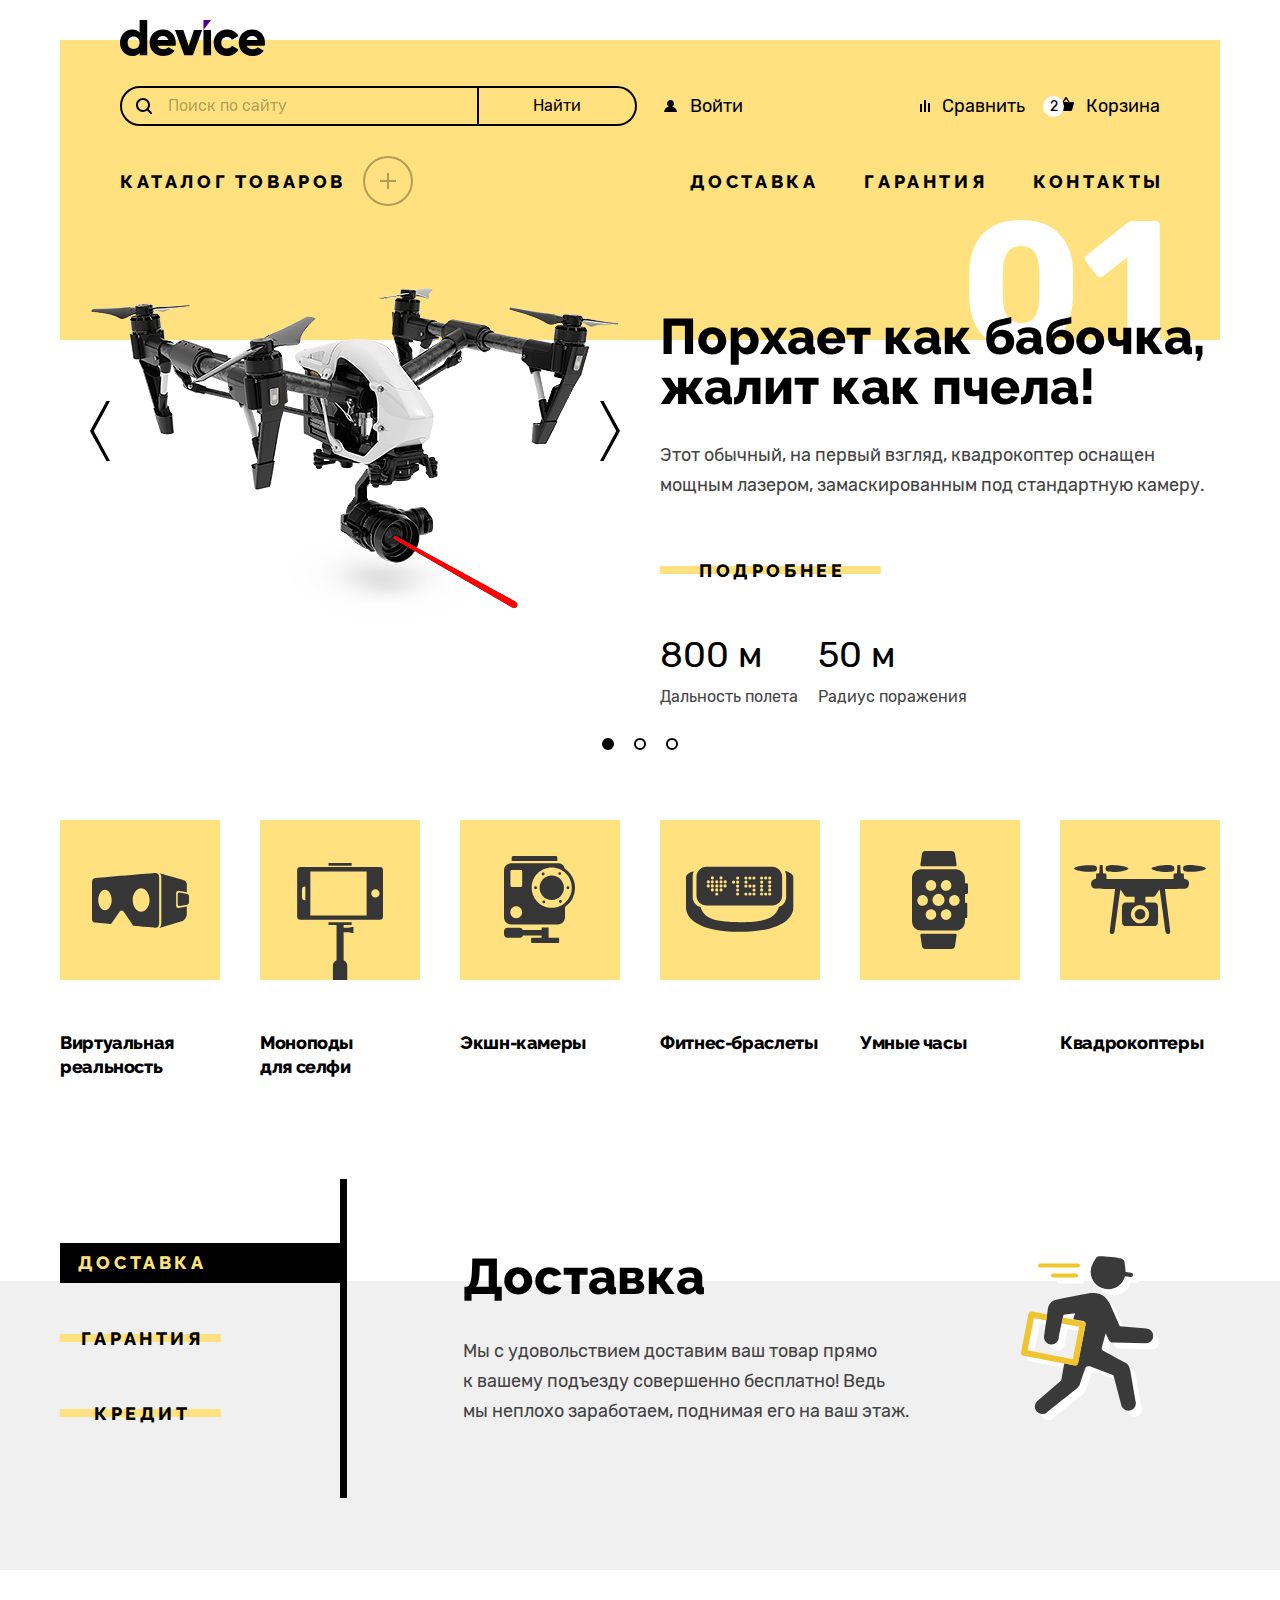
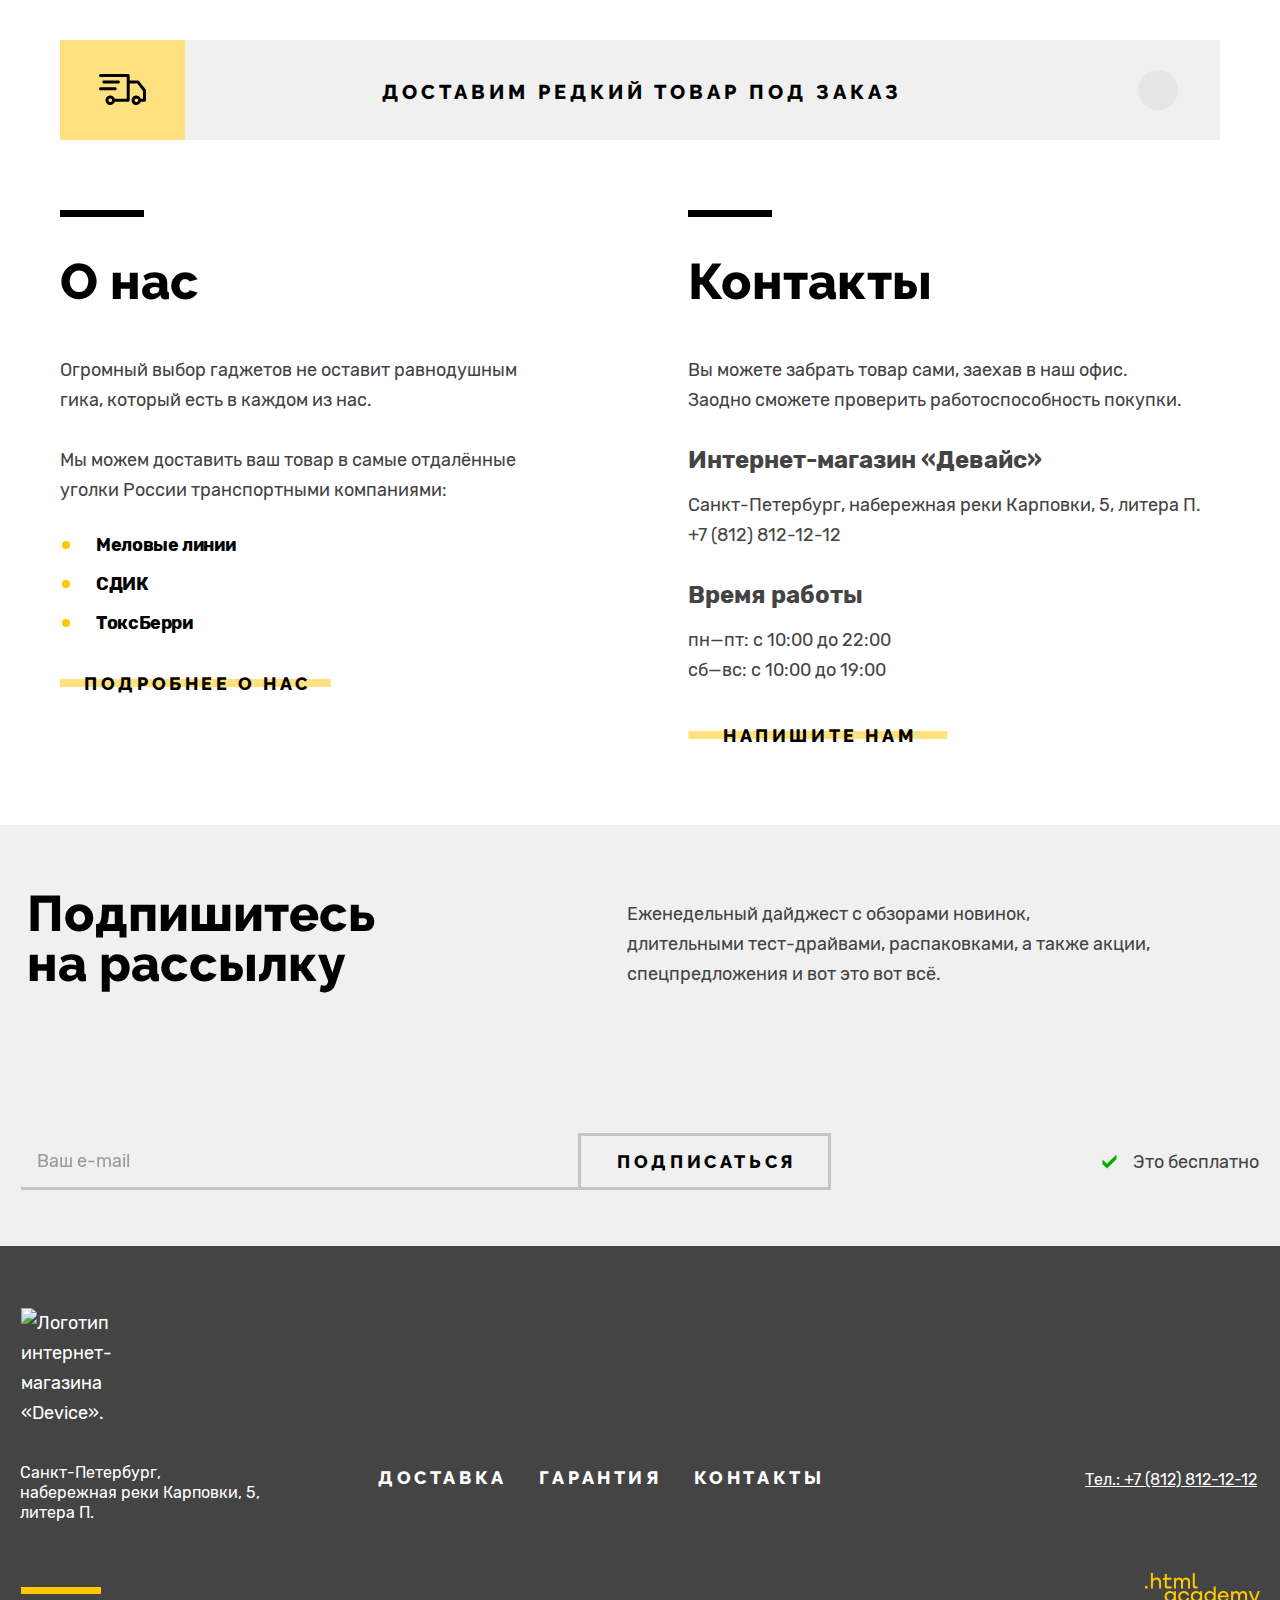
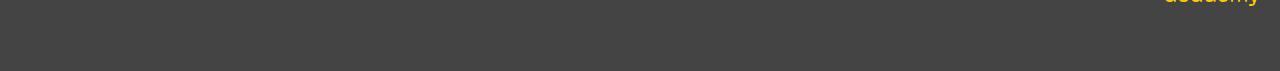
==== commit 07aefc93: "Добавляет верстку нижней половины шапки по БЭМ" ====
--- a/index.html
+++ b/index.html
@@ -90,12 +90,12 @@
 							</li>
 						</ul>
 					</div>
-					<!-- Для выделения текущей страницы - <a> заменить на <span>, добавить класс "is-current" и удалить класс "interactive-element" -->
-					<nav class="main-navigation">
-						<div class="catalog-navigation">
-							<button class="catalog-toggle subtitle normalize-button focus-outline" type="button">
-								<span class="catalog-toggle-text">Каталог товаров</span>
-								<span class="catalog-toggle-icon flex-center"></span>
+					<!-- Для выделения текущей страницы - <a> заменить на <span>, добавить класс-модификатор и удалить класс "interactive-element" -->
+					<nav class="main-menu">
+						<div class="main-menu__catalog-nav catalog-nav">
+							<button class="catalog-nav__button subtitle focus-outline" type="button">
+								Каталог товаров
+								<span class="catalog-nav__button-icon"></span>
 							</button>
 							<ul class="catalog-navigation-list reset-list">
 								<li class="catalog-navigation-item">
@@ -118,15 +118,21 @@
 								</li>
 							</ul>
 						</div>
-						<ul class="site-navigation subtitle reset-list">
-							<li class="site-navigation-item">
-								<a class="site-navigation-link interactive-element" href="javascript:void(0)">Доставка</a>
-							</li>
-							<li class="site-navigation-item">
-								<a class="site-navigation-link interactive-element" href="javascript:void(0)">Гарантия</a>
-							</li>
-							<li class="site-navigation-item">
-								<a class="site-navigation-link interactive-element" href="javascript:void(0)">Контакты</a>
+						<ul class="main-menu__site-nav site-nav subtitle reset-list">
+							<li class="site-nav__item">
+								<a class="site-nav__link interactive-element" href="#delivery">
+									Доставка
+								</a>
+							</li>
+							<li class="site-nav__item">
+								<a class="site-nav__link interactive-element" href="javascript:void(0)">
+									Гарантия
+								</a>
+							</li>
+							<li class="site-nav__item">
+								<a class="site-nav__link interactive-element" href="javascript:void(0)">
+									Контакты
+								</a>
 							</li>
 						</ul>
 					</nav>
@@ -302,7 +308,7 @@
 						</div>
 						<!-- Для переключения вкладок - вкладке добавить класс "is-active" -->
 						<ul class="services-tabs reset-list">
-							<li>
+							<li id="delivery">
 								<section class="services-tab services-delivery is-active">
 									<div class="services-content">
 										<h3 class="services-title title">Доставка</h3>
@@ -312,7 +318,7 @@
 									</div>
 								</section>
 							</li>
-							<li>
+							<li id="warranty">
 								<section class="services-tab services-warranty">
 									<div class="services-content">
 										<h3 class="services-title title">Гарантия</h3>
--- a/styles/styles.min.css
+++ b/styles/styles.min.css
@@ -1 +1 @@
-@font-face{font-family:"Rubik";font-weight:400;font-style:normal;font-display:swap;src:url(../fonts/rubik/rubik-400.woff2)format("woff2")}@font-face{font-family:"Rubik";font-weight:700;font-style:normal;font-display:swap;src:url(../fonts/rubik/rubik-700.woff2)format("woff2")}@font-face{font-family:"Raleway";font-weight:800;font-style:normal;font-display:swap;src:url(../fonts/raleway/raleway-800.woff2)format("woff2")}html{box-sizing:border-box;height:100%}*,::after,::before{box-sizing:inherit}body{min-width:1240px;min-height:100%;margin:0}img{max-width:100%;height:auto}a{color:inherit;text-decoration:none}.page{display:flex;flex-direction:column;font:18px/30px"Rubik","Arial",sans-serif;color:#444;background-color:#fff}.container{max-width:1240px;margin:0 auto;padding:0 40px}.content-container{flex-grow:1}.visually-hidden{position:absolute;width:1px;height:1px;margin:-1px;padding:0;overflow:hidden;white-space:nowrap;border:0;clip:rect(0 0 0 0);-webkit-clip-path:inset(100%);clip-path:inset(100%)}.section-gap{margin-bottom:70px}.reset-list{margin:0;padding:0;list-style:none}.reset-paragraph{margin:0}.normalize-button{padding:0;font-family:inherit;text-align:center;border:0;cursor:pointer}.button,.normalize-button,.normalize-input{background-color:transparent}.normalize-input{padding:0;font-family:inherit;color:inherit;border:0}.button{min-height:57px;margin:0;padding:15px 21px 15px 25px;text-align:center;border:3px solid transparent;cursor:pointer}.button:disabled{opacity:.3;pointer-events:none}.button-yellow-wrapper{display:inline-flex}.button-yellow{position:relative;left:2.5%;z-index:1;display:block;min-width:210px;max-width:310px;min-height:40px;margin:0;padding:10px 10px 9px 14px;text-align:center;text-decoration:none;background-color:transparent;border:0;cursor:pointer}.button-yellow::after,.button-yellow::before{position:absolute;top:50%;left:50%;width:105%;height:100%;content:""}.button-yellow::before{z-index:-1;transform:translate(-50%,-50%) scaleY(.2);background-color:#ffe17f;transition:100ms ease-in}.button-yellow::after{transform:translate(-50%,-50%);background-color:transparent}.button-yellow:hover::before{transform:translate(-50%,-50%) scaleY(1)}.button-yellow:focus{outline:0}.button-yellow:focus-visible::after{outline:2px solid #af4fff}@supports not selector(:focus-visible){.button-yellow:focus::after{outline:2px solid #af4fff}}.button-yellow:active::before{background-color:#fc3;transform:translate(-50%,-50%) scaleY(1);transition:100ms ease-out}.button-yellow:disabled{opacity:.3;pointer-events:none}.title{margin:0;font-family:"Raleway","Verdana",sans-serif;font-weight:800;font-size:50px;line-height:50px;color:#000}.subtitle,.text-bold{font-size:18px;color:#000}.subtitle{margin:0;font-family:"Raleway","Verdana",sans-serif;font-weight:800;line-height:21px;letter-spacing:.2em;text-transform:uppercase}.text-bold{font-weight:700;line-height:20px;letter-spacing:-.02em}.text-small{font-size:16px;line-height:1.25;color:#000}.interactive-element:hover{opacity:.6}.interactive-element:focus-visible{outline:2px solid #af4fff;outline-offset:2px}@supports not selector(:focus-visible){.interactive-element:focus{outline:2px solid #af4fff;outline-offset:2px}}.interactive-element:active{opacity:.3}.interactive-element:disabled{opacity:.1;pointer-events:none}.focus-outline:focus-visible,.focus-outline:focus-visible::after{outline:2px solid #af4fff;outline-offset:2px}@supports not selector(:focus-visible){.focus-outline:focus{outline:2px solid #af4fff;outline-offset:2px}}@supports not selector(:focus-visible){.focus-outline:focus::after{outline:2px solid #af4fff;outline-offset:2px}}.header__wrapper{display:grid;gap:30px;padding:20px 60px 0;color:#000;background-image:linear-gradient(transparent 40px,#ffe17f 40px)}.header__wrapper--inner{padding-bottom:20px}.logo{display:flex;width:145px;transition:opacity 100ms ease-out}.user-menu{display:flex;align-items:flex-start;gap:26px}.user-menu__site-search{flex-grow:1;max-width:517px}.site-search{display:flex}.site-search__field{display:flex;flex-grow:1;min-width:314px;max-width:359px}.site-search__input{flex-grow:1;padding:8px 18px 8px 46px;font-family:inherit;background:url(../icons/stack.svg#site-search)no-repeat 14px center/16px 16px;background-color:transparent;border:2px solid #000;border-radius:50px 0 0 50px;-webkit-appearance:textfield;appearance:textfield}.site-search__input::placeholder{color:inherit;opacity:.3}.site-search__input::-webkit-search-cancel-button,.site-search__input::-webkit-search-decoration,.site-search__input::-webkit-search-results-button,.site-search__input::-webkit-search-results-decoration{margin:0;-webkit-appearance:none;appearance:none}.site-search__input:focus,.site-search__input:focus-visible{outline:0}.site-search__field:focus-within{z-index:1;outline:2px solid #af4fff;outline-offset:2px}.site-search__input:disabled{opacity:.3}.site-search__button{position:relative;min-width:158px;padding:8px 18px;font-family:inherit;background-color:transparent;border:2px solid #000;border-left:0;border-radius:0 50px 50px 0;cursor:pointer;transition:300ms ease-out}.site-search__button::after{content:"";position:absolute;top:-2px;left:-2px;width:calc(100% + 4px);height:calc(100% + 4px)}.site-search__button:hover{color:#fff;background-color:#000}.site-search__button:focus,.site-search__button:focus-visible{outline:0}.site-search__button:active{color:rgba(255,255,255,.3);background-color:#000}.site-search__button:disabled{opacity:.3;pointer-events:none}.user-menu__user-auth{min-width:231px;max-width:271px}.user-auth{display:flex;flex-wrap:wrap;gap:6px 28px}.user-button{display:flex;padding:5px 0}.user-button--logout{color:rgba(0,0,0,.3)}.user-button::before{content:"";flex-shrink:0;margin:9px 12px 0 0;background-repeat:no-repeat;background-size:contain}.user-button--login::before{width:15px;height:12px;background-image:url(../icons/stack.svg#user-auth)}.user-button--logout::before{content:none}.user-button--logout:hover{color:#000}.user-button--logout:active{color:rgba(0,0,0,.6)}.user-menu__list{display:flex;flex-wrap:wrap;justify-content:flex-end;gap:8px 26px;min-width:240px;max-width:263px}.user-menu__item--cart{position:relative;margin-left:-8px}.user-button--compare::before{width:10px;height:12px;background-image:url(../icons/stack.svg#user-compare)}.user-button--cart::before{width:16px;height:14px;margin-top:6px;background-image:url(../icons/stack.svg#user-cart)}.user-button__counter{z-index:1;display:flex;justify-content:center;align-items:center;order:-1;align-self:flex-start;min-width:21px;max-width:44px;min-height:21px;margin:4.5px -6px 0 0;padding:2px 4px;font-size:14px;line-height:17px;text-align:center;white-space:nowrap;background-color:#fff;border-radius:21px}.cart-popover{position:absolute;top:calc(100% + 5px);right:-77px;z-index:3;display:none;width:320px;min-height:134px;color:#fff;background-color:#000}.user-menu__item--cart:focus-within .cart-popover{display:block}.cart-popover::before{position:absolute;top:-6px;left:50%;transform:translateX(-50%);width:14px;height:6px;background:url(../icons/stack.svg#popover-triangle)no-repeat 0 0/14px 6px;content:""}.cart-product-item{display:grid;grid-template-columns:1fr 10px;column-gap:23px;padding:20px}.cart-product-item+.cart-product-item{position:relative;margin-top:1px}.cart-product-item+.cart-product-item::before{position:absolute;top:-1px;left:0;width:100%;height:1px;background-color:rgba(255,255,255,.1);content:""}.cart-product-link{display:grid;grid-template-columns:39px 1fr;column-gap:23px;align-items:start;justify-self:start;padding-right:3px;text-decoration:none;color:inherit;transition:opacity 150ms ease-out}.cart-product-title{margin:0;font-weight:400;color:inherit}.cart-product-image{order:-1}.cart-product-remove{width:10px;height:10px;transition:opacity 150ms ease-out}.cart-product-remove::before{display:block;height:100%;background:url(../icons/stack.svg#cart-popover-cross)no-repeat 0 0/10px 10px;content:""}.cart-order-info{display:grid;grid-template-columns:120px 150px;column-gap:10px;min-height:44px;margin:0;padding:0 20px;background-color:#1a1a1a}.order-info-item{display:flex;align-items:center}.order-info-price{justify-content:flex-end}.order-info-description{margin:0}.cart-popover-button-container{padding:20px}.cart-popover-button{width:100%;min-height:50px;padding:14px 20px 14px 24px;background-color:#fff;transition:background-color 150ms ease-out,color 150ms ease-out}.cart-popover-button:hover{background-color:#ffe17f}.cart-popover-button:active{color:rgba(0,0,0,.3);background-color:#ffe17f}.cart-popover-button:not([href]){color:rgba(0,0,0,.3);pointer-events:none}.main-navigation{position:relative;z-index:2;display:grid;grid-template-columns:293px 1fr;column-gap:88px;align-items:start}.catalog-toggle{display:flex;text-align:left}.catalog-toggle-text{width:236px;margin-right:7px;padding:15px 0 14px}.catalog-toggle-icon{position:relative;align-self:center;flex-shrink:0;width:50px;height:50px;border:2px solid #000;border-radius:50%;opacity:.3;transition:opacity 100ms ease-in}.catalog-toggle-icon::after,.catalog-toggle-icon::before{position:absolute;width:16px;height:2px;background-color:#000;content:""}.catalog-toggle-icon::before{transform:rotate(90deg)}.catalog-toggle:active .catalog-toggle-icon,.catalog-toggle:hover .catalog-toggle-icon{opacity:1}.catalog-navigation-list{position:absolute;top:calc(100% - 19px);left:-60px;z-index:-1;display:none;grid-template-columns:222px 182px 182px;grid-auto-flow:row dense;gap:6px 30px;align-content:start;width:calc(100% + 120px);min-height:180px;padding:27px 60px;font-size:16px;line-height:18px;color:#000;background-color:#ffe17f}.catalog-navigation:focus-within .catalog-navigation-list{display:grid}.catalog-navigation:focus-within .catalog-toggle-icon::before{content:none}.catalog-navigation-item:nth-child(6){grid-column:1/2}.catalog-navigation-link{display:inline-flex;padding:6px 0;text-decoration:none;color:inherit}.catalog-navigation-link.is-current,.site-navigation-link.is-current{position:relative}.catalog-navigation-link.is-current::after,.page-footer-left::after{position:absolute;bottom:2px;width:100%;height:1px;background-color:#000;content:""}.site-navigation{display:flex;flex-wrap:wrap;gap:2px 46px;justify-self:end;margin-right:-4px}.site-navigation-link{display:block;padding:15px 0 14px;text-decoration:none;color:inherit}.site-navigation-link.is-current::after{position:absolute;left:0;bottom:8px;width:calc(100% - 3px);height:2px;background-color:#000;content:""}.page-footer{margin-top:auto;color:#fff;background-color:#444}.page-footer-wrapper{padding:62px 0 61px}.page-footer-logo{margin:0 0 29px 1px}.page-footer-columns{display:flex}.page-footer-left{position:relative;width:240px;margin-right:118px;padding:6px 0 87px}.page-footer-left::after{bottom:16px;left:1px;width:80px;height:7px;background-color:#ffc700}.page-footer-center{display:grid;align-self:flex-start;width:460px}.page-footer-right{display:flex;flex-direction:column;align-items:flex-end;width:180px;margin-left:auto;padding:13px 0 4px}.page-footer-address{font-style:normal;color:inherit}.footer-navigation{display:flex;flex-wrap:wrap;gap:10px 32px;margin-bottom:53px}.footer-navigation-link{position:relative;display:block;padding:10px 0 9px}.footer-navigation-link::after{position:absolute;left:5px;bottom:3px;width:calc(100% - 8px);height:2px;background-color:transparent;transition:background-color 150ms ease-out;content:""}.footer-navigation-link:active::after,.footer-navigation-link:hover::after,.footer-social-link:active,.footer-social-link:hover{background-color:#ffc700}.footer-social{display:flex;flex-wrap:wrap;gap:15px;justify-self:center;max-width:315px;margin-left:-15px}.footer-social-link{position:relative;z-index:1;width:40px;height:40px;background-color:rgba(255,255,255,.3);border-radius:50%;transition:background-color 150ms ease-out}.footer-social-link::before{width:18px;height:18px;background-repeat:no-repeat;background-size:100% 100%;transition:opacity 150ms ease-out;content:""}.footer-social-telegram::before{background-image:url(../icons/stack.svg#footer-telegram)}.footer-social-youtube::before{background-image:url(../icons/stack.svg#footer-youtube)}.footer-social-twitter::before{background-image:url(../icons/stack.svg#footer-twitter)}.footer-social-link::after{position:absolute;z-index:-1;width:100%;height:100%;content:""}.footer-social-link:active::before{opacity:.3}.footer-social-link:focus{outline:0}.footer-social-link:focus-visible::after,.services-button.is-current:focus-visible::after{outline:2px solid #af4fff;outline-offset:2px}@supports not selector(:focus-visible){.footer-social-link:focus::after{outline:2px solid #af4fff;outline-offset:2px}}.page-footer-right>:nth-last-child(2){margin-bottom:63px}.page-footer-link{text-decoration:none;color:inherit;transition:color 150ms ease-out,opacity 150ms ease-out}.page-footer-phone{display:block;width:175px;margin-bottom:16px;text-decoration:underline}.page-footer-phone:last-of-type{margin-bottom:0}.page-footer-link:hover{color:#ffc700}.page-footer-link:active{color:#ffc700;opacity:.3}.page-footer-developer{width:115px;height:33px;margin-top:auto}.page-footer-developer::before{display:block;height:100%;-webkit-mask-image:url(../icons/stack.svg#footer-developer);mask-image:url(../icons/stack.svg#footer-developer);-webkit-mask-repeat:no-repeat;mask-repeat:no-repeat;-webkit-mask-size:100% 100%;mask-size:100% 100%;background-color:#ffc700;transition:background-color 150ms ease-out,opacity 150ms ease-out;content:""}.page-footer-developer:hover::before{background-color:#fff}.page-footer-developer:active::before{background-color:#fff;opacity:.3}.slider__wrapper{position:relative;z-index:1;background:linear-gradient(#ffe17f 134px,rgba(255,255,255,0) 134px)}.slider-card{display:none}.slider-card.is-active{display:grid;grid-template-columns:repeat(2,1fr);column-gap:40px;align-items:start}.slider-image-wrapper{width:560px;height:560px;margin-top:-16px}.slider-content{padding:106px 0 38px}.slider-title{margin-bottom:28px}.slider-description{margin:0 0 18px}.slider-description:last-of-type{margin-bottom:50px}.slider-link-wrapper{margin-bottom:50px}.slider-features{display:grid;grid-template-columns:repeat(3,auto);gap:20px;justify-content:start;margin:0}.slider-features-big-gap{gap:41px}.slider-feature{display:flex;flex-direction:column}.slider-feature-title{font-size:16px}.slider-feature-description{order:-1;margin:0 0 12px;font-size:36px;color:#000}.slider-controls{position:absolute;top:195px;left:30px;z-index:1;display:flex;justify-content:space-between;width:530px}.slider-button{width:20px;height:60px;background-image:url(../icons/stack.svg#slider-arrow);background-repeat:no-repeat;background-size:100% 100%;transition:opacity 50ms ease-out}.slider-next{transform:rotate(180deg)}.slider-pagination{display:flex;justify-content:center;gap:20px;margin-top:-12px;padding:0 60px;counter-reset:slider}.slider-pagination-button{width:12px;height:12px;counter-increment:slider}.slider-pagination-button::before{position:absolute;top:13px;right:49px;z-index:-1;display:flex;align-items:center;justify-content:flex-end;min-width:250px;height:135px;font-weight:700;font-size:180px;line-height:30px;text-align:right;color:#fff;content:none}.slider-pagination-button::after{display:block;height:100%;background-color:#fff;border:2px solid #000;border-radius:50%;transition:opacity 50ms ease-out;content:""}.slider-pagination-button.is-current::before{content:counter(slider,decimal-leading-zero)}.slider-pagination-button.is-current::after{background-color:#000}.slider-pagination-button:hover::after{opacity:.6}.index-catalog-link:active,.slider-pagination-button:active::after{opacity:.3}.slider-pagination-button:disabled::after{opacity:.1}.index-catalog-cards{display:grid;grid-template-columns:repeat(6,1fr);gap:40px}.index-catalog-card{display:grid}.index-catalog-link{display:flex;flex-direction:column;text-decoration:none;transition:opacity 150ms ease-out}.index-catalog-link::before{height:160px;margin-bottom:33px;background-color:#ffe17f;background-repeat:no-repeat;background-size:100% 100%;transition:background-color 150ms ease-out;content:""}.index-catalog-virtual::before{background-image:url(../icons/stack.svg#index-catalog-virtual)}.index-catalog-monopods::before{background-image:url(../icons/stack.svg#index-catalog-monopods)}.index-catalog-cameras::before{background-image:url(../icons/stack.svg#index-catalog-cameras)}.index-catalog-bracelets::before{background-image:url(../icons/stack.svg#index-catalog-bracelets)}.index-catalog-watches::before{background-image:url(../icons/stack.svg#index-catalog-watches)}.index-catalog-quadcopters::before{background-image:url(../icons/stack.svg#index-catalog-quadcopters)}.index-catalog-link:hover::before{background-color:#ffc700}.index-catalog-link:active::before{background-color:#ffe17f}.index-catalog-title{min-height:60px;line-height:24px;letter-spacing:-.02em;text-transform:none}.services{background:linear-gradient(rgba(255,255,255,0) 102px,#f0f0f0 102px)}.services__wrapper{display:grid;grid-template-columns:287px 1fr;padding-bottom:72px}.services-controls{position:relative;display:grid;row-gap:35px;justify-content:start;align-content:start;padding:64px 7px 65px 0}.services-button.is-current::after,.services-controls::after{position:absolute;top:0;height:100%;background-color:#000;content:""}.services-controls::after{right:0;width:7px}.services-button{min-width:152.5px;max-width:210px}.services-button-text{display:block;transition:transform 300ms ease-out}.services-button.is-current{position:relative;left:2.5%;z-index:1;padding:9px 10px 10px 14px;color:#ffe17f;text-align:center;background-color:transparent;border:0;cursor:pointer}.services-button.is-current::after{left:-2.5%;z-index:-1;width:280px}.services-button.is-current:focus-visible{outline:0}@supports not selector(:focus-visible){.services-button.is-current:focus{outline:0}}@supports not selector(:focus-visible){.services-button.is-current:focus::after{outline:2px solid #af4fff;outline-offset:2px}}.services-button.is-current:active .services-button-text,.services-button.is-current:focus-visible .services-button-text,.services-button.is-current:hover .services-button-text{transform:translateX(26px)}@supports not selector(:focus-visible){.services-button.is-current:focus .services-button-text{transform:translateX(26px)}}.services-tab{display:none;justify-content:space-between;padding:73px 28px 72px 116px}.services-delivery{padding-right:60px}.services-tab.is-active{display:flex}.services-content{width:480px}.services-title{margin-bottom:34px}.services-description{margin:0 0 18px}.services-description:last-of-type{margin-bottom:0}.services-tab::after{background-repeat:no-repeat;background-size:100% 100%;content:""}.services-delivery::after{width:139px;height:165px;margin:4px 0 5px;background-image:url(../icons/stack.svg#services-delivery)}.services-warranty::after{width:172px;height:195px;margin:-11px 0-10px;background-image:url(../icons/stack.svg#services-warranty)}.services-credit::after{width:156px;height:188px;margin:-7px 0;background-image:url(../icons/stack.svg#services-credit)}.on-order-button{display:grid;grid-template-columns:125px 1fr 125px;min-height:100px;text-decoration:none;color:#000;background-color:#f0f0f0;transition:opacity 150ms ease-out}.on-order-button-text{padding:41px 59px 36px 63px;font-size:20px;line-height:23px;text-align:center}.on-order-button::before{background:url(../icons/stack.svg#on-order-delivery)no-repeat center/47px 32px;background-color:#ffe17f;transition:background-color 150ms ease-out;content:""}.on-order-button-icon{align-self:center;justify-self:center;width:40px;height:40px;background-color:rgba(220,220,220,.5);border-radius:50%;content:""}.on-order-button-icon::before{width:2px;height:12px;background-image:url(../icons/stack.svg#on-order-info);background-repeat:no-repeat;background-size:100% 100%;opacity:.3;transition:opacity 150ms ease-out;content:""}.on-order-button:active::before,.on-order-button:hover::before{background-color:#ffc700}.on-order-button:active .on-order-button-icon::before,.on-order-button:hover .on-order-button-icon::before{opacity:1}.on-order-button:active{opacity:.3}.company-info{display:grid;grid-template-columns:520px 532px;justify-content:space-between}.company-info-block{position:relative;padding:47px 15px 0 0}.about-delivery-item::before,.company-info-block::before{position:absolute;top:0;left:0;width:84px;height:7px;background-color:#000;content:""}.about{width:515px}.company-info-title{margin-bottom:48px}.company-info-content{display:grid;row-gap:30px}.company-info-description{width:500px;margin:0}.about-delivery-list{display:grid;row-gap:19px;margin-left:2px}.about-delivery-item{position:relative;padding-left:34px}.about-delivery-item::before{top:6px;width:8px;height:8px;background-color:#ffc700;border-radius:50%}.about-more-wrapper,.contacts-feedback-wrapper{justify-self:start}.about-more{min-width:257.5px}.company-info-subtitle{margin:0 0 15px;font-weight:700;font-size:24px;line-height:30px}.contacts-address{font-style:normal}.contacts-phone{display:inline-flex;color:inherit}.contacts-feedback{min-width:247px}.subscription{background-color:#f0f0f0}.subscription-wrapper{display:grid;row-gap:144px;padding:64px 0 56px}.subscription-info-wrapper{display:grid;grid-template-columns:350px 1fr;column-gap:250px;padding:0 7px}.subscription-description-wrapper{padding-top:10px}.subscription-description{margin:0 0 18px}.subscription-description:last-of-type{margin-bottom:0}.subscription-form-wrapper{display:grid;grid-template-columns:810px 1fr;column-gap:138px;padding:0 1px}.subscription-form{display:flex;align-self:end}.subscription-label{display:flex;flex-grow:1}.subscription-field{flex-grow:1;padding:13px 16px 11px;font:inherit;color:inherit;border-bottom:3px solid #c4c4c4}.subscription-field::placeholder{color:inherit;opacity:.5}.subscription-field:focus{outline:0;background-color:#dcdcdc}.subscription-field.has-error{border-bottom-color:#ff3d3d}.subscription-field:disabled{opacity:.3}.subscription-button{min-width:253px;max-width:333px;border-color:#c4c4c4;transition:color 100ms ease-out,background-color 100ms ease-out,border-color 100ms ease-out}.subscription-button:hover{color:#fff;background-color:#000;border-color:#000}.subscription-button:active{color:rgba(255,255,255,.3);background-color:#000;border-color:#000}.subscription-remark{display:flex;align-self:center;justify-self:end}.breadcrumbs-item::after,.subscription-remark::before{background-repeat:no-repeat;background-size:100% 100%;content:""}.subscription-remark::before{flex-shrink:0;width:16px;height:16px;margin:7px 16px 0 0;background-image:url(../icons/stack.svg#subscription-tick)}.inner-header{padding:35px 60px 34px}.inner-title{margin-bottom:16px}.breadcrumbs{display:flex;flex-wrap:wrap;gap:14px 16px}.breadcrumbs-item{display:flex;gap:17px}.breadcrumbs-item::after{align-self:center;width:4px;height:8px;background-image:url(../icons/stack.svg#breadcrumbs-divider);opacity:.2}.breadcrumbs-item:last-child::after{content:none}.breadcrumbs-link{text-decoration:none;color:inherit;transition:opacity 150ms ease-out}.catalog{background-color:#f0f0f0}.catalog-wrapper{display:grid;grid-template-columns:320px 1fr}.catalog-subtitle{font-size:16px;line-height:19px}.catalog-result{display:flex;flex-direction:column}.catalog-filter{padding:25px 40px 64px 60px}.catalog-filter-title{margin-bottom:60px}.filter-group{margin:0 20px 35px 0;padding:0;border:0}.filter-group-title{position:relative;width:100%;margin-bottom:20px;padding:12px 0 0;border:0}.filter-group-title::before{position:absolute;top:0;transform:translateY(-100%);width:100%;border-top:2px solid #000;content:""}.filter-button{max-width:210px}.filter-range{min-height:43px;padding-top:8px}.range-scale{position:relative;border-bottom:2px solid #dcdcdc}.range-bar{position:absolute;left:0;width:119px;border-bottom:2px solid #000}.range-control{position:absolute;top:-8px;display:flex;flex-direction:column;align-items:center}.range-control-min{left:0;transform:translateX(-50%)}.range-control-max{right:0;transform:translateX(50%)}.range-toggle{position:relative;width:18px;height:18px;margin-bottom:4px;background-color:#f0f0f0}.range-toggle::before{position:absolute;top:0;left:0;width:100%;height:100%;background-color:#ebebeb;border:2px solid #000;border-radius:50%;transition:50ms ease-out;content:""}.range-toggle:hover::before{opacity:.5}.range-toggle:active::before{background-color:#000;opacity:1}.range-field{position:relative;display:flex;justify-content:center;width:83px;font-size:14px;line-height:20px;text-align:center;color:#000}.range-label{position:absolute;min-width:32px;opacity:.3;cursor:pointer}.range-input{width:100%;height:20px;padding:2px 2px 0;text-align:center;-webkit-appearance:textfield;appearance:textfield}.range-input::-webkit-inner-spin-button,.range-input::-webkit-outer-spin-button{margin:0;-webkit-appearance:none;appearance:none}.range-input::placeholder{opacity:0}.range-input:focus,.range-input:not(:placeholder-shown){z-index:1;background-color:#f0f0f0}.filter-checkbox{margin-bottom:17px}.filter-radio{margin-bottom:20px}.filter-item:last-child{margin-bottom:0}.filter-control{display:inline-flex;vertical-align:top;cursor:pointer}.filter-mark{position:relative;flex-shrink:0;width:20px;height:20px;margin-right:16px;transition:opacity 50ms ease-out}.filter-mark::after{position:absolute;top:0;left:0;width:100%;height:100%;border:2px solid #ccc;content:""}.filter-input:checked+.filter-mark::after{border-color:#000}.filter-mark-checkbox::after{border-radius:3px}.filter-mark-radio::after{border-radius:50%}.filter-input-checkbox:checked+.filter-mark-checkbox::before{width:10px;height:10px;background:url(../icons/stack.svg#filter-tick);background-repeat:no-repeat;background-size:100% 100%;content:""}.filter-input-radio:checked+.filter-mark-radio::before{transform:translateX(.5px);width:8px;height:8px;background-color:#000;border-radius:50%;content:""}.filter-label{transition:opacity 50ms ease-out}.filter-control:hover .filter-label,.filter-control:hover .filter-mark{opacity:.6}.filter-input:focus-visible+.filter-mark{outline:2px solid #af4fff;outline-offset:2px}@supports not selector(:focus-visible){.filter-input:focus+.filter-mark{outline:2px solid #af4fff;outline-offset:2px}}.filter-control:active .filter-label,.filter-control:active .filter-mark{opacity:.3}.filter-input:disabled+.filter-mark,.filter-input:disabled~.filter-label{opacity:.1;pointer-events:none}.catalog-sorting{display:flex;align-items:flex-start;justify-content:space-between;padding:20px 40px}.catalog-sorting-title{max-width:273px;padding:6px 0 4px}.sorting-select{min-width:142px;margin:0 0 0-2px;padding:0 32px 0 0;font:inherit;color:#000;background:url(../icons/stack.svg#sorting-select)no-repeat right top/30px 30px;background-color:transparent;border:0;cursor:pointer;-webkit-appearance:none;appearance:none}.sorting-order{display:flex}.sorting-order-button{width:30px;height:30px}.sorting-order-button::before{width:11px;height:10px;background-image:url(../icons/stack.svg#sorting-order);background-repeat:no-repeat;background-size:100% 100%;opacity:.2;content:""}.sorting-order-down::before{transform:rotate(180deg)}.sorting-order-button:hover::before{opacity:.5}.product-link.new:hover .product-title,.sorting-order-button:active::before{opacity:1}.catalog-products{display:flex;flex-direction:column;flex-grow:1;padding:70px 40px 78px;background-color:#fff}.catalog-product-cards{display:grid;grid-template-columns:repeat(2,1fr);gap:44px 40px;margin-bottom:44px}.product-card{display:grid}.product-link{position:relative;text-decoration:none}.product-image-wrapper{position:relative;height:380px;margin-bottom:32px;background-color:#f0f0f0}.product-image-wrapper::before{position:absolute;top:0;left:0;z-index:1;width:100%;height:100%;background-color:transparent;content:""}.product-link.new .product-image-wrapper::before{transition:background-color 300ms ease-out}.product-link:active .product-image-wrapper::before,.product-link:hover .product-image-wrapper::before{background-color:rgba(240,240,240,.8)}.product-info,.product-title{transition:opacity 150ms ease-out}.product-info{display:flex;justify-content:space-between}.product-link.new .product-info{transition:opacity 300ms ease-out}.product-title{flex-shrink:0;width:230px;margin:0 20px 0 0}.modal-close-button:hover::before,.product-link.new:active .product-info,.product-link.new:hover .product-info,.product-link:hover .product-title{opacity:.6}.product-link:active .product-title{opacity:1}.modal-close-button:active::before,.product-link:active .product-info{opacity:.3}.product-price{padding-top:1px;font-size:18px;line-height:21px;text-align:right;color:#444}.product-more{position:absolute;top:170px;left:50%;transform:translateX(-50%);width:max-content;max-width:260px;opacity:0;transition:opacity 150ms ease-out;pointer-events:none}.product-link.new .product-more{transition:opacity 300ms ease-out}.product-image-wrapper::before,.product-more::before{transition:background-color 150ms ease-out}.product-more::after{content:none}.product-link:active .product-more,.product-link:hover .product-more{opacity:1}.product-link:active .product-more::before{background-color:#ffc700}.new{position:relative}.new::before{position:absolute;top:27px;right:27px;z-index:1;display:flex;align-items:center;justify-content:center;width:60px;height:60px;padding:0 0 2px 3px;font-family:"Raleway","Verdana",sans-serif;font-weight:800;font-size:14px;line-height:16px;letter-spacing:.2em;text-transform:uppercase;color:rgba(0,0,0,.6);border:2px solid rgba(0,0,0,.6);border-radius:50%;content:"New"}.catalog-show-more{margin:auto 0 44px;font-size:16px;line-height:19px;background-color:transparent;border:3px solid #e5e5e5;transition:border-color 100ms ease-out,opacity 100ms ease-out;cursor:pointer}.catalog-show-more:hover{border-color:#000}.catalog-show-more:active{border-color:#000;opacity:.3}.catalog-pagination{display:grid;grid-template-columns:200px max-content 213px;align-items:start;justify-content:space-between;background-color:#ebebeb}.pagination-button{max-width:200px;padding:25px 21px 25px 25px;text-align:center;transition:background-color 50ms ease-out,color 50ms ease-out}.pagination-button.is-disabled{color:rgba(68,68,68,.3)}.pagination-backward{justify-self:start}.pagination-forward{justify-self:end}.pagination-button:focus-visible{background-color:#f0f0f0}@supports not selector(:focus-visible){.pagination-button:focus{background-color:#f0f0f0}}.pagination-button:hover{background-color:#dcdcdc}.pagination-button.is-disabled:hover{color:rgba(68,68,68,.3);background-color:transparent}.pagination-button:active{color:rgba(0,0,0,.3);background-color:#dcdcdc}.pagination-list{display:flex;flex-wrap:wrap;align-self:center;max-width:300px;margin:16px 0 15px}.pagination-divider,.pagination-link{display:block;min-width:40px;max-width:65px;padding:10px 4px;text-align:center;text-decoration:none;color:rgba(68,68,68,.3);white-space:nowrap}.pagination-link.is-current,.pagination-link.is-current:hover{color:rgba(68,68,68,.6)}.pagination-link{transition:color 50ms ease-out}.pagination-link:hover{color:#444}.pagination-link:active{color:rgba(68,68,68,.1)}.modal-container{position:fixed;top:0;left:0;z-index:100;display:flex;width:100%;height:100%;background-color:rgba(240,240,240,.9);transition:display 300ms ease-out 50ms}.modal-container-close{display:none}.modal{position:relative;padding:62px 70px;background-color:#fff;border:10px solid #000;box-shadow:0 10px 0 rgba(0,0,0,.1)}.modal-on-order{width:920px}.modal-close-button{position:absolute;top:74px;right:70px;width:26px;height:26px}.modal-close-button::before{display:block;height:100%;background:url(../icons/stack.svg#modal-cross)no-repeat 0 0/26px 26px;content:""}.modal-close-button::after{position:fixed;inset:0;z-index:-1;content:""}.modal-title{max-width:650px;margin-bottom:42px}.on-order-form{display:grid;grid-template-columns:360px 140px 180px;column-gap:40px}.on-order-group{min-height:114px;margin:0 0 42px}.on-order-email{grid-column:2/4}.on-order-goods{grid-column:1/3;margin-bottom:22px}.on-order-control{display:flex;flex-direction:column}.on-order-label{margin-bottom:14px}.on-order-field{padding:18px 58px 18px 18px;font-family:inherit;background-repeat:no-repeat;background-position:right 18px top 22px;background-size:15px 12px;background-color:#f0f0f0;border:2px solid transparent;transition:background-color 150ms ease-out}.on-order-field::placeholder{color:#000;opacity:.3}.on-order-field-name{background-image:url(../icons/stack.svg#modal-customer-name)}.on-order-field-email{background-image:url(../icons/stack.svg#modal-customer-email)}.on-order-field-goods{padding-right:18px;background:#f0f0f0}.on-order-field:not(:placeholder-shown){background-color:#ebebeb}.on-order-field:hover{background-color:#dcdcdc}.on-order-field:disabled{opacity:.3}.on-order-field:disabled:hover,.on-order-number-input:disabled:hover{background-color:#f0f0f0}.on-order-field:not(:placeholder-shown):disabled:hover{background-color:#ebebeb}.on-order-field.has-error{border:2px solid #ff3d3d}.on-order-message{display:none;margin:2px 0-2px;font-size:14px;line-height:20px;color:#000}.on-order-message.is-shown{display:block}.on-order-error{display:block;color:#ff3d3d}.form-button-wrapper{grid-column:1/-1;justify-self:start}.on-order-form-button{min-width:191px;max-width:280px}.on-order-number{min-height:94px}.on-order-label-tooltip{display:flex;margin-bottom:14px}.on-order-field-number{display:grid;grid-template-columns:repeat(3,60px)}.on-order-field-number.has-error{outline:2px solid #ff3d3d}.on-order-number-input{padding:20px 4px 20px 5px;font-family:inherit;text-align:center;background-color:#f0f0f0;border:0;transition:background-color 150ms ease-out;-webkit-appearance:textfield;appearance:textfield}.on-order-number-input::-webkit-inner-spin-button,.on-order-number-input::-webkit-outer-spin-button{margin:0;-webkit-appearance:none;appearance:none}.on-order-number-input:hover{background-color:#dcdcdc}.on-order-number-button{padding:22px;background-color:#f0f0f0;border:0;transition:background-color 150ms ease-out;cursor:pointer}.on-order-number-button::before{width:16px;height:16px;background-repeat:no-repeat;background-position:center;background-size:contain;transition:opacity 150ms ease-out;content:""}.on-order-number-minus::before{background-image:url(../icons/stack.svg#modal-number-minus)}.on-order-number-plus::before{background-image:url(../icons/stack.svg#modal-number-plus)}.on-order-number-button:hover{background-color:#ebebeb}.on-order-number-button:hover::before{opacity:.6}.on-order-number-button:focus-visible,.on-order-number-input:focus{outline:2px solid #af4fff;outline-offset:-2px}@supports not selector(:focus-visible){.on-order-number-button:focus{outline:2px solid #af4fff;outline-offset:-2px}}.on-order-number-button:active{background-color:#f0f0f0}.on-order-number-button:active::before{opacity:.3}.on-order-number-button:disabled,.on-order-number-input:disabled{opacity:.3;pointer-events:none}.on-order-number-button:disabled::before{opacity:.3}.on-order-form-tooltip{position:relative;flex-shrink:0;width:26px;height:26px;margin:-3px 0-3px 8px}.form-tooltip-toggle{width:100%;height:100%;background-color:#ffe17f;border-radius:50%}.form-tooltip-toggle::before{width:4px;height:12px;background:url(../icons/stack.svg#modal-tooltip-icon)no-repeat 0 0/4px 12px;content:""}.form-tooltip-text{position:absolute;right:-34px;z-index:10;display:none;width:200px;margin-top:10px;padding:19px 21px 21px;color:#fff;background-color:#000;box-shadow:0 10px 0 rgba(0,0,0,.1)}.form-tooltip-text::before{position:absolute;top:-6px;right:40px;width:14px;height:6px;background:url(../icons/stack.svg#popover-triangle)no-repeat 0 0/14px 6px;content:""}.form-tooltip-toggle:focus{outline:0}.form-tooltip-toggle:focus+.form-tooltip-text,.form-tooltip-toggle:hover+.form-tooltip-text{display:block}+@font-face{font-family:"Rubik";font-weight:400;font-style:normal;font-display:swap;src:url(../fonts/rubik/rubik-400.woff2)format("woff2")}@font-face{font-family:"Rubik";font-weight:700;font-style:normal;font-display:swap;src:url(../fonts/rubik/rubik-700.woff2)format("woff2")}@font-face{font-family:"Raleway";font-weight:800;font-style:normal;font-display:swap;src:url(../fonts/raleway/raleway-800.woff2)format("woff2")}:root{--second-family:"Raleway", "Verdana", sans-serif}html{box-sizing:border-box;height:100%}*,::after,::before{box-sizing:inherit}body{min-width:1240px;min-height:100%;margin:0}img{max-width:100%;height:auto}a{color:inherit;text-decoration:none}.page{display:flex;flex-direction:column;font:18px/30px"Rubik","Arial",sans-serif;color:#444;background-color:#fff}.container{max-width:1240px;margin:0 auto;padding:0 40px}.content-container{flex-grow:1}.visually-hidden{position:absolute;width:1px;height:1px;margin:-1px;padding:0;overflow:hidden;white-space:nowrap;border:0;clip:rect(0 0 0 0);-webkit-clip-path:inset(100%);clip-path:inset(100%)}.section-gap{margin-bottom:70px}.reset-list{margin:0;padding:0;list-style:none}.reset-paragraph{margin:0}.normalize-button{padding:0;font-family:inherit;text-align:center;border:0;cursor:pointer}.button,.normalize-button,.normalize-input{background-color:transparent}.normalize-input{padding:0;font-family:inherit;color:inherit;border:0}.button{min-height:57px;margin:0;padding:15px 21px 15px 25px;text-align:center;border:3px solid transparent;cursor:pointer}.button:disabled{opacity:.3;pointer-events:none}.button-yellow-wrapper{display:inline-flex}.button-yellow{position:relative;left:2.5%;z-index:1;display:block;min-width:210px;max-width:310px;min-height:40px;margin:0;padding:10px 10px 9px 14px;text-align:center;text-decoration:none;background-color:transparent;border:0;cursor:pointer}.button-yellow::after,.button-yellow::before{position:absolute;top:50%;left:50%;width:105%;height:100%;content:""}.button-yellow::before{z-index:-1;transform:translate(-50%,-50%) scaleY(.2);background-color:#ffe17f;transition:100ms ease-in}.button-yellow::after{transform:translate(-50%,-50%);background-color:transparent}.button-yellow:hover::before{transform:translate(-50%,-50%) scaleY(1)}.button-yellow:focus{outline:0}.button-yellow:focus-visible::after{outline:2px solid #af4fff}@supports not selector(:focus-visible){.button-yellow:focus::after{outline:2px solid #af4fff}}.button-yellow:active::before{background-color:#fc3;transform:translate(-50%,-50%) scaleY(1);transition:100ms ease-out}.button-yellow:disabled{opacity:.3;pointer-events:none}.title{margin:0;font-family:"Raleway","Verdana",sans-serif;font-weight:800;font-size:50px;line-height:50px;color:#000}.subtitle,.text-bold{font-size:18px;color:#000}.subtitle{font-weight:800;line-height:21px;font-family:var(--second-family);text-transform:uppercase;letter-spacing:.2em}.text-bold{font-weight:700;line-height:20px;letter-spacing:-.02em}.text-small{font-size:16px;line-height:1.25;color:#000}.interactive-element:hover{opacity:.6}.interactive-element:focus-visible{outline:2px solid #af4fff;outline-offset:2px}@supports not selector(:focus-visible){.interactive-element:focus{outline:2px solid #af4fff;outline-offset:2px}}.interactive-element:active{opacity:.3}.interactive-element:disabled{opacity:.1;pointer-events:none}.focus-outline:focus-visible,.focus-outline:focus-visible::after{outline:2px solid #af4fff;outline-offset:2px}@supports not selector(:focus-visible){.focus-outline:focus{outline:2px solid #af4fff;outline-offset:2px}}@supports not selector(:focus-visible){.focus-outline:focus::after{outline:2px solid #af4fff;outline-offset:2px}}.header__wrapper{display:grid;gap:30px;padding:20px 60px 0;color:#000;background-image:linear-gradient(transparent 40px,#ffe17f 40px)}.header__wrapper--inner{padding-bottom:20px}.logo{display:flex;width:145px;transition:opacity 100ms ease-out}.user-menu{display:flex;align-items:flex-start;gap:26px}.user-menu__site-search{flex-grow:1;max-width:517px}.site-search{display:flex}.site-search__field{display:flex;flex-grow:1;min-width:314px;max-width:359px}.site-search__input{flex-grow:1;padding:8px 18px 8px 46px;font-family:inherit;background:url(../icons/stack.svg#site-search)no-repeat 14px center/16px 16px;background-color:transparent;border:2px solid #000;border-radius:50px 0 0 50px;-webkit-appearance:textfield;appearance:textfield}.site-search__input::placeholder{color:inherit;opacity:.3}.site-search__input::-webkit-search-cancel-button,.site-search__input::-webkit-search-decoration,.site-search__input::-webkit-search-results-button,.site-search__input::-webkit-search-results-decoration{margin:0;-webkit-appearance:none;appearance:none}.site-search__input:focus,.site-search__input:focus-visible{outline:0}.site-search__field:focus-within{z-index:1;outline:2px solid #af4fff;outline-offset:2px}.site-search__input:disabled{opacity:.3}.site-search__button{position:relative;min-width:158px;padding:8px 18px;font-family:inherit;background-color:transparent;border:2px solid #000;border-left:0;border-radius:0 50px 50px 0;cursor:pointer;transition:300ms ease-out}.site-search__button::after{content:"";position:absolute;top:-2px;left:-2px;width:calc(100% + 4px);height:calc(100% + 4px)}.site-search__button:hover{color:#fff;background-color:#000}.site-search__button:focus,.site-search__button:focus-visible{outline:0}.site-search__button:active{color:rgba(255,255,255,.3);background-color:#000}.site-search__button:disabled{opacity:.3;pointer-events:none}.user-menu__user-auth{min-width:231px;max-width:271px}.user-auth{display:flex;flex-wrap:wrap;gap:6px 28px}.user-button{display:flex;padding:5px 0}.user-button--logout{color:rgba(0,0,0,.3)}.user-button::before{content:"";flex-shrink:0;margin:9px 12px 0 0;background-repeat:no-repeat;background-size:contain}.user-button--login::before{width:15px;height:12px;background-image:url(../icons/stack.svg#user-auth)}.user-button--logout::before{content:none}.user-button--logout:hover{color:#000}.user-button--logout:active{color:rgba(0,0,0,.6)}.user-menu__list{display:flex;flex-wrap:wrap;justify-content:flex-end;gap:8px 26px;min-width:240px;max-width:263px}.user-menu__item--cart{position:relative;margin-left:-8px}.user-button--compare::before{width:10px;height:12px;background-image:url(../icons/stack.svg#user-compare)}.user-button--cart::before{width:16px;height:14px;margin-top:6px;background-image:url(../icons/stack.svg#user-cart)}.user-button__counter{z-index:1;display:flex;justify-content:center;align-items:center;order:-1;align-self:flex-start;min-width:21px;max-width:44px;min-height:21px;margin:4.5px -6px 0 0;padding:2px 4px;font-size:14px;line-height:17px;text-align:center;white-space:nowrap;background-color:#fff;border-radius:21px}.cart-popover{position:absolute;top:calc(100% + 5px);right:-77px;z-index:3;display:none;width:320px;min-height:134px;color:#fff;background-color:#000}.user-menu__item--cart:focus-within .cart-popover{display:block}.cart-popover::before{position:absolute;top:-6px;left:50%;transform:translateX(-50%);width:14px;height:6px;background:url(../icons/stack.svg#popover-triangle)no-repeat 0 0/14px 6px;content:""}.cart-product-item{display:grid;grid-template-columns:1fr 10px;column-gap:23px;padding:20px}.cart-product-item+.cart-product-item{position:relative;margin-top:1px}.cart-product-item+.cart-product-item::before{position:absolute;top:-1px;left:0;width:100%;height:1px;background-color:rgba(255,255,255,.1);content:""}.cart-product-link{display:grid;grid-template-columns:39px 1fr;column-gap:23px;align-items:start;justify-self:start;padding-right:3px;text-decoration:none;color:inherit;transition:opacity 150ms ease-out}.cart-product-title{margin:0;font-weight:400;color:inherit}.cart-product-image{order:-1}.cart-product-remove{width:10px;height:10px;transition:opacity 150ms ease-out}.cart-product-remove::before{display:block;height:100%;background:url(../icons/stack.svg#cart-popover-cross)no-repeat 0 0/10px 10px;content:""}.cart-order-info{display:grid;grid-template-columns:120px 150px;column-gap:10px;min-height:44px;margin:0;padding:0 20px;background-color:#1a1a1a}.order-info-item{display:flex;align-items:center}.order-info-price{justify-content:flex-end}.order-info-description{margin:0}.cart-popover-button-container{padding:20px}.cart-popover-button{width:100%;min-height:50px;padding:14px 20px 14px 24px;background-color:#fff;transition:background-color 150ms ease-out,color 150ms ease-out}.cart-popover-button:hover{background-color:#ffe17f}.cart-popover-button:active{color:rgba(0,0,0,.3);background-color:#ffe17f}.cart-popover-button:not([href]){color:rgba(0,0,0,.3);pointer-events:none}.main-menu{position:relative;z-index:2;display:grid;align-items:start;gap:0 92px;grid-template-columns:293px 1fr}.catalog-nav__button{display:grid;align-items:center;gap:0 7px;grid-template-columns:236px 50px;padding:0;text-align:left;background-color:transparent;border:0;cursor:pointer}.catalog-nav__button-icon{position:relative;display:flex;justify-content:center;align-items:center;width:50px;height:50px;border:2px solid #000;border-radius:50%;opacity:.3;transition:opacity 100ms ease-in}.catalog-nav__button-icon::after,.catalog-nav__button-icon::before{content:"";position:absolute;width:16px;height:2px;background-color:#000}.catalog-nav__button-icon::before{transform:rotate(90deg)}.catalog-nav__button:active .catalog-nav__button-icon,.catalog-nav__button:hover .catalog-nav__button-icon{opacity:1}.catalog-navigation-list{position:absolute;top:calc(100% - 19px);left:-60px;z-index:-1;display:none;grid-template-columns:222px 182px 182px;grid-auto-flow:row dense;gap:6px 30px;align-content:start;width:calc(100% + 120px);min-height:180px;padding:27px 60px;font-size:16px;line-height:18px;color:#000;background-color:#ffe17f}.main-menu__catalog-nav:focus-within .catalog-navigation-list{display:grid}.main-menu__catalog-nav:focus-within .catalog-nav__button-icon::before{content:none}.catalog-navigation-item:nth-child(6){grid-column:1/2}.catalog-navigation-link{display:inline-flex;padding:6px 0;text-decoration:none;color:inherit}.catalog-navigation-link.is-current{position:relative}.catalog-navigation-link.is-current::after{position:absolute;bottom:2px;width:100%;height:1px;background-color:#000;content:""}.main-menu__site-nav{justify-self:end;margin-right:-4px}.site-nav{display:flex;flex-wrap:wrap;gap:10px 46px;padding-top:5px}.site-nav__link{position:relative;display:block;padding:10px 0 9px}.site-nav__link--current::after{content:"";position:absolute;right:3px;bottom:3px;left:0;height:2px;background-color:#000}.page-footer{margin-top:auto;color:#fff;background-color:#444}.page-footer-wrapper{padding:62px 0 61px}.page-footer-logo{margin:0 0 29px 1px}.page-footer-columns{display:flex}.page-footer-left{position:relative;width:240px;margin-right:118px;padding:6px 0 87px}.page-footer-left::after{position:absolute;bottom:16px;left:1px;width:80px;height:7px;background-color:#ffc700;content:""}.page-footer-center{display:grid;align-self:flex-start;width:460px}.page-footer-right{display:flex;flex-direction:column;align-items:flex-end;width:180px;margin-left:auto;padding:13px 0 4px}.page-footer-address{font-style:normal;color:inherit}.footer-navigation{display:flex;flex-wrap:wrap;gap:10px 32px;margin-bottom:53px}.footer-navigation-link{position:relative;display:block;padding:10px 0 9px}.footer-navigation-link::after{position:absolute;left:5px;bottom:3px;width:calc(100% - 8px);height:2px;background-color:transparent;transition:background-color 150ms ease-out;content:""}.footer-navigation-link:active::after,.footer-navigation-link:hover::after,.footer-social-link:active,.footer-social-link:hover{background-color:#ffc700}.footer-social{display:flex;flex-wrap:wrap;gap:15px;justify-self:center;max-width:315px;margin-left:-15px}.footer-social-link{position:relative;z-index:1;width:40px;height:40px;background-color:rgba(255,255,255,.3);border-radius:50%;transition:background-color 150ms ease-out}.footer-social-link::before{width:18px;height:18px;background-repeat:no-repeat;background-size:100% 100%;transition:opacity 150ms ease-out;content:""}.footer-social-telegram::before{background-image:url(../icons/stack.svg#footer-telegram)}.footer-social-youtube::before{background-image:url(../icons/stack.svg#footer-youtube)}.footer-social-twitter::before{background-image:url(../icons/stack.svg#footer-twitter)}.footer-social-link::after{position:absolute;z-index:-1;width:100%;height:100%;content:""}.footer-social-link:active::before{opacity:.3}.footer-social-link:focus{outline:0}.footer-social-link:focus-visible::after,.services-button.is-current:focus-visible::after{outline:2px solid #af4fff;outline-offset:2px}@supports not selector(:focus-visible){.footer-social-link:focus::after{outline:2px solid #af4fff;outline-offset:2px}}.page-footer-right>:nth-last-child(2){margin-bottom:63px}.page-footer-link{text-decoration:none;color:inherit;transition:color 150ms ease-out,opacity 150ms ease-out}.page-footer-phone{display:block;width:175px;margin-bottom:16px;text-decoration:underline}.page-footer-phone:last-of-type{margin-bottom:0}.page-footer-link:hover{color:#ffc700}.page-footer-link:active{color:#ffc700;opacity:.3}.page-footer-developer{width:115px;height:33px;margin-top:auto}.page-footer-developer::before{display:block;height:100%;-webkit-mask-image:url(../icons/stack.svg#footer-developer);mask-image:url(../icons/stack.svg#footer-developer);-webkit-mask-repeat:no-repeat;mask-repeat:no-repeat;-webkit-mask-size:100% 100%;mask-size:100% 100%;background-color:#ffc700;transition:background-color 150ms ease-out,opacity 150ms ease-out;content:""}.page-footer-developer:hover::before{background-color:#fff}.page-footer-developer:active::before{background-color:#fff;opacity:.3}.slider__wrapper{position:relative;z-index:1;background:linear-gradient(#ffe17f 134px,rgba(255,255,255,0) 134px)}.slider-card{display:none}.slider-card.is-active{display:grid;grid-template-columns:repeat(2,1fr);column-gap:40px;align-items:start}.slider-image-wrapper{width:560px;height:560px;margin-top:-16px}.slider-content{padding:106px 0 38px}.slider-title{margin-bottom:28px}.slider-description{margin:0 0 18px}.slider-description:last-of-type{margin-bottom:50px}.slider-link-wrapper{margin-bottom:50px}.slider-features{display:grid;grid-template-columns:repeat(3,auto);gap:20px;justify-content:start;margin:0}.slider-features-big-gap{gap:41px}.slider-feature{display:flex;flex-direction:column}.slider-feature-title{font-size:16px}.slider-feature-description{order:-1;margin:0 0 12px;font-size:36px;color:#000}.slider-controls{position:absolute;top:195px;left:30px;z-index:1;display:flex;justify-content:space-between;width:530px}.slider-button{width:20px;height:60px;background-image:url(../icons/stack.svg#slider-arrow);background-repeat:no-repeat;background-size:100% 100%;transition:opacity 50ms ease-out}.slider-next{transform:rotate(180deg)}.slider-pagination{display:flex;justify-content:center;gap:20px;margin-top:-12px;padding:0 60px;counter-reset:slider}.slider-pagination-button{width:12px;height:12px;counter-increment:slider}.slider-pagination-button::before{position:absolute;top:13px;right:49px;z-index:-1;display:flex;align-items:center;justify-content:flex-end;min-width:250px;height:135px;font-weight:700;font-size:180px;line-height:30px;text-align:right;color:#fff;content:none}.slider-pagination-button::after{display:block;height:100%;background-color:#fff;border:2px solid #000;border-radius:50%;transition:opacity 50ms ease-out;content:""}.slider-pagination-button.is-current::before{content:counter(slider,decimal-leading-zero)}.slider-pagination-button.is-current::after{background-color:#000}.slider-pagination-button:hover::after{opacity:.6}.index-catalog-link:active,.slider-pagination-button:active::after{opacity:.3}.slider-pagination-button:disabled::after{opacity:.1}.index-catalog-cards{display:grid;grid-template-columns:repeat(6,1fr);gap:40px}.index-catalog-card{display:grid}.index-catalog-link{display:flex;flex-direction:column;text-decoration:none;transition:opacity 150ms ease-out}.index-catalog-link::before{height:160px;margin-bottom:33px;background-color:#ffe17f;background-repeat:no-repeat;background-size:100% 100%;transition:background-color 150ms ease-out;content:""}.index-catalog-virtual::before{background-image:url(../icons/stack.svg#index-catalog-virtual)}.index-catalog-monopods::before{background-image:url(../icons/stack.svg#index-catalog-monopods)}.index-catalog-cameras::before{background-image:url(../icons/stack.svg#index-catalog-cameras)}.index-catalog-bracelets::before{background-image:url(../icons/stack.svg#index-catalog-bracelets)}.index-catalog-watches::before{background-image:url(../icons/stack.svg#index-catalog-watches)}.index-catalog-quadcopters::before{background-image:url(../icons/stack.svg#index-catalog-quadcopters)}.index-catalog-link:hover::before{background-color:#ffc700}.index-catalog-link:active::before{background-color:#ffe17f}.index-catalog-title{min-height:60px;line-height:24px;letter-spacing:-.02em;text-transform:none}.services{background:linear-gradient(rgba(255,255,255,0) 102px,#f0f0f0 102px)}.services__wrapper{display:grid;grid-template-columns:287px 1fr;padding-bottom:72px}.services-controls{position:relative;display:grid;row-gap:35px;justify-content:start;align-content:start;padding:64px 7px 65px 0}.services-button.is-current::after,.services-controls::after{position:absolute;top:0;height:100%;background-color:#000;content:""}.services-controls::after{right:0;width:7px}.services-button{min-width:152.5px;max-width:210px}.services-button-text{display:block;transition:transform 300ms ease-out}.services-button.is-current{position:relative;left:2.5%;z-index:1;padding:9px 10px 10px 14px;color:#ffe17f;text-align:center;background-color:transparent;border:0;cursor:pointer}.services-button.is-current::after{left:-2.5%;z-index:-1;width:280px}.services-button.is-current:focus-visible{outline:0}@supports not selector(:focus-visible){.services-button.is-current:focus{outline:0}}@supports not selector(:focus-visible){.services-button.is-current:focus::after{outline:2px solid #af4fff;outline-offset:2px}}.services-button.is-current:active .services-button-text,.services-button.is-current:focus-visible .services-button-text,.services-button.is-current:hover .services-button-text{transform:translateX(26px)}@supports not selector(:focus-visible){.services-button.is-current:focus .services-button-text{transform:translateX(26px)}}.services-tab{display:none;justify-content:space-between;padding:73px 28px 72px 116px}.services-delivery{padding-right:60px}.services-tab.is-active{display:flex}.services-content{width:480px}.services-title{margin-bottom:34px}.services-description{margin:0 0 18px}.services-description:last-of-type{margin-bottom:0}.services-tab::after{background-repeat:no-repeat;background-size:100% 100%;content:""}.services-delivery::after{width:139px;height:165px;margin:4px 0 5px;background-image:url(../icons/stack.svg#services-delivery)}.services-warranty::after{width:172px;height:195px;margin:-11px 0-10px;background-image:url(../icons/stack.svg#services-warranty)}.services-credit::after{width:156px;height:188px;margin:-7px 0;background-image:url(../icons/stack.svg#services-credit)}.on-order-button{display:grid;grid-template-columns:125px 1fr 125px;min-height:100px;text-decoration:none;color:#000;background-color:#f0f0f0;transition:opacity 150ms ease-out}.on-order-button-text{padding:41px 59px 36px 63px;font-size:20px;line-height:23px;text-align:center}.on-order-button::before{background:url(../icons/stack.svg#on-order-delivery)no-repeat center/47px 32px;background-color:#ffe17f;transition:background-color 150ms ease-out;content:""}.on-order-button-icon{align-self:center;justify-self:center;width:40px;height:40px;background-color:rgba(220,220,220,.5);border-radius:50%;content:""}.on-order-button-icon::before{width:2px;height:12px;background-image:url(../icons/stack.svg#on-order-info);background-repeat:no-repeat;background-size:100% 100%;opacity:.3;transition:opacity 150ms ease-out;content:""}.on-order-button:active::before,.on-order-button:hover::before{background-color:#ffc700}.on-order-button:active .on-order-button-icon::before,.on-order-button:hover .on-order-button-icon::before{opacity:1}.on-order-button:active{opacity:.3}.company-info{display:grid;grid-template-columns:520px 532px;justify-content:space-between}.company-info-block{position:relative;padding:47px 15px 0 0}.about-delivery-item::before,.company-info-block::before{position:absolute;top:0;left:0;width:84px;height:7px;background-color:#000;content:""}.about{width:515px}.company-info-title{margin-bottom:48px}.company-info-content{display:grid;row-gap:30px}.company-info-description{width:500px;margin:0}.about-delivery-list{display:grid;row-gap:19px;margin-left:2px}.about-delivery-item{position:relative;padding-left:34px}.about-delivery-item::before{top:6px;width:8px;height:8px;background-color:#ffc700;border-radius:50%}.about-more-wrapper,.contacts-feedback-wrapper{justify-self:start}.about-more{min-width:257.5px}.company-info-subtitle{margin:0 0 15px;font-weight:700;font-size:24px;line-height:30px}.contacts-address{font-style:normal}.contacts-phone{display:inline-flex;color:inherit}.contacts-feedback{min-width:247px}.subscription{background-color:#f0f0f0}.subscription-wrapper{display:grid;row-gap:144px;padding:64px 0 56px}.subscription-info-wrapper{display:grid;grid-template-columns:350px 1fr;column-gap:250px;padding:0 7px}.subscription-description-wrapper{padding-top:10px}.subscription-description{margin:0 0 18px}.subscription-description:last-of-type{margin-bottom:0}.subscription-form-wrapper{display:grid;grid-template-columns:810px 1fr;column-gap:138px;padding:0 1px}.subscription-form{display:flex;align-self:end}.subscription-label{display:flex;flex-grow:1}.subscription-field{flex-grow:1;padding:13px 16px 11px;font:inherit;color:inherit;border-bottom:3px solid #c4c4c4}.subscription-field::placeholder{color:inherit;opacity:.5}.subscription-field:focus{outline:0;background-color:#dcdcdc}.subscription-field.has-error{border-bottom-color:#ff3d3d}.subscription-field:disabled{opacity:.3}.subscription-button{min-width:253px;max-width:333px;border-color:#c4c4c4;transition:color 100ms ease-out,background-color 100ms ease-out,border-color 100ms ease-out}.subscription-button:hover{color:#fff;background-color:#000;border-color:#000}.subscription-button:active{color:rgba(255,255,255,.3);background-color:#000;border-color:#000}.subscription-remark{display:flex;align-self:center;justify-self:end}.breadcrumbs-item::after,.subscription-remark::before{background-repeat:no-repeat;background-size:100% 100%;content:""}.subscription-remark::before{flex-shrink:0;width:16px;height:16px;margin:7px 16px 0 0;background-image:url(../icons/stack.svg#subscription-tick)}.inner-header{padding:35px 60px 34px}.inner-title{margin-bottom:16px}.breadcrumbs{display:flex;flex-wrap:wrap;gap:14px 16px}.breadcrumbs-item{display:flex;gap:17px}.breadcrumbs-item::after{align-self:center;width:4px;height:8px;background-image:url(../icons/stack.svg#breadcrumbs-divider);opacity:.2}.breadcrumbs-item:last-child::after{content:none}.breadcrumbs-link{text-decoration:none;color:inherit;transition:opacity 150ms ease-out}.catalog{background-color:#f0f0f0}.catalog-wrapper{display:grid;grid-template-columns:320px 1fr}.catalog-subtitle{font-size:16px;line-height:19px}.catalog-result{display:flex;flex-direction:column}.catalog-filter{padding:25px 40px 64px 60px}.catalog-filter-title{margin-bottom:60px}.filter-group{margin:0 20px 35px 0;padding:0;border:0}.filter-group-title{position:relative;width:100%;margin-bottom:20px;padding:12px 0 0;border:0}.filter-group-title::before{position:absolute;top:0;transform:translateY(-100%);width:100%;border-top:2px solid #000;content:""}.filter-button{max-width:210px}.filter-range{min-height:43px;padding-top:8px}.range-scale{position:relative;border-bottom:2px solid #dcdcdc}.range-bar{position:absolute;left:0;width:119px;border-bottom:2px solid #000}.range-control{position:absolute;top:-8px;display:flex;flex-direction:column;align-items:center}.range-control-min{left:0;transform:translateX(-50%)}.range-control-max{right:0;transform:translateX(50%)}.range-toggle{position:relative;width:18px;height:18px;margin-bottom:4px;background-color:#f0f0f0}.range-toggle::before{position:absolute;top:0;left:0;width:100%;height:100%;background-color:#ebebeb;border:2px solid #000;border-radius:50%;transition:50ms ease-out;content:""}.range-toggle:hover::before{opacity:.5}.range-toggle:active::before{background-color:#000;opacity:1}.range-field{position:relative;display:flex;justify-content:center;width:83px;font-size:14px;line-height:20px;text-align:center;color:#000}.range-label{position:absolute;min-width:32px;opacity:.3;cursor:pointer}.range-input{width:100%;height:20px;padding:2px 2px 0;text-align:center;-webkit-appearance:textfield;appearance:textfield}.range-input::-webkit-inner-spin-button,.range-input::-webkit-outer-spin-button{margin:0;-webkit-appearance:none;appearance:none}.range-input::placeholder{opacity:0}.range-input:focus,.range-input:not(:placeholder-shown){z-index:1;background-color:#f0f0f0}.filter-checkbox{margin-bottom:17px}.filter-radio{margin-bottom:20px}.filter-item:last-child{margin-bottom:0}.filter-control{display:inline-flex;vertical-align:top;cursor:pointer}.filter-mark{position:relative;flex-shrink:0;width:20px;height:20px;margin-right:16px;transition:opacity 50ms ease-out}.filter-mark::after{position:absolute;top:0;left:0;width:100%;height:100%;border:2px solid #ccc;content:""}.filter-input:checked+.filter-mark::after{border-color:#000}.filter-mark-checkbox::after{border-radius:3px}.filter-mark-radio::after{border-radius:50%}.filter-input-checkbox:checked+.filter-mark-checkbox::before{width:10px;height:10px;background:url(../icons/stack.svg#filter-tick);background-repeat:no-repeat;background-size:100% 100%;content:""}.filter-input-radio:checked+.filter-mark-radio::before{transform:translateX(.5px);width:8px;height:8px;background-color:#000;border-radius:50%;content:""}.filter-label{transition:opacity 50ms ease-out}.filter-control:hover .filter-label,.filter-control:hover .filter-mark{opacity:.6}.filter-input:focus-visible+.filter-mark{outline:2px solid #af4fff;outline-offset:2px}@supports not selector(:focus-visible){.filter-input:focus+.filter-mark{outline:2px solid #af4fff;outline-offset:2px}}.filter-control:active .filter-label,.filter-control:active .filter-mark{opacity:.3}.filter-input:disabled+.filter-mark,.filter-input:disabled~.filter-label{opacity:.1;pointer-events:none}.catalog-sorting{display:flex;align-items:flex-start;justify-content:space-between;padding:20px 40px}.catalog-sorting-title{max-width:273px;padding:6px 0 4px}.sorting-select{min-width:142px;margin:0 0 0-2px;padding:0 32px 0 0;font:inherit;color:#000;background:url(../icons/stack.svg#sorting-select)no-repeat right top/30px 30px;background-color:transparent;border:0;cursor:pointer;-webkit-appearance:none;appearance:none}.sorting-order{display:flex}.sorting-order-button{width:30px;height:30px}.sorting-order-button::before{width:11px;height:10px;background-image:url(../icons/stack.svg#sorting-order);background-repeat:no-repeat;background-size:100% 100%;opacity:.2;content:""}.sorting-order-down::before{transform:rotate(180deg)}.sorting-order-button:hover::before{opacity:.5}.product-link.new:hover .product-title,.sorting-order-button:active::before{opacity:1}.catalog-products{display:flex;flex-direction:column;flex-grow:1;padding:70px 40px 78px;background-color:#fff}.catalog-product-cards{display:grid;grid-template-columns:repeat(2,1fr);gap:44px 40px;margin-bottom:44px}.product-card{display:grid}.product-link{position:relative;text-decoration:none}.product-image-wrapper{position:relative;height:380px;margin-bottom:32px;background-color:#f0f0f0}.product-image-wrapper::before{position:absolute;top:0;left:0;z-index:1;width:100%;height:100%;background-color:transparent;content:""}.product-link.new .product-image-wrapper::before{transition:background-color 300ms ease-out}.product-link:active .product-image-wrapper::before,.product-link:hover .product-image-wrapper::before{background-color:rgba(240,240,240,.8)}.product-info,.product-title{transition:opacity 150ms ease-out}.product-info{display:flex;justify-content:space-between}.product-link.new .product-info{transition:opacity 300ms ease-out}.product-title{flex-shrink:0;width:230px;margin:0 20px 0 0}.modal-close-button:hover::before,.product-link.new:active .product-info,.product-link.new:hover .product-info,.product-link:hover .product-title{opacity:.6}.product-link:active .product-title{opacity:1}.modal-close-button:active::before,.product-link:active .product-info{opacity:.3}.product-price{padding-top:1px;font-size:18px;line-height:21px;text-align:right;color:#444}.product-more{position:absolute;top:170px;left:50%;transform:translateX(-50%);width:max-content;max-width:260px;opacity:0;transition:opacity 150ms ease-out;pointer-events:none}.product-link.new .product-more{transition:opacity 300ms ease-out}.product-image-wrapper::before,.product-more::before{transition:background-color 150ms ease-out}.product-more::after{content:none}.product-link:active .product-more,.product-link:hover .product-more{opacity:1}.product-link:active .product-more::before{background-color:#ffc700}.new{position:relative}.new::before{position:absolute;top:27px;right:27px;z-index:1;display:flex;align-items:center;justify-content:center;width:60px;height:60px;padding:0 0 2px 3px;font-family:"Raleway","Verdana",sans-serif;font-weight:800;font-size:14px;line-height:16px;letter-spacing:.2em;text-transform:uppercase;color:rgba(0,0,0,.6);border:2px solid rgba(0,0,0,.6);border-radius:50%;content:"New"}.catalog-show-more{margin:auto 0 44px;font-size:16px;line-height:19px;background-color:transparent;border:3px solid #e5e5e5;transition:border-color 100ms ease-out,opacity 100ms ease-out;cursor:pointer}.catalog-show-more:hover{border-color:#000}.catalog-show-more:active{border-color:#000;opacity:.3}.catalog-pagination{display:grid;grid-template-columns:200px max-content 213px;align-items:start;justify-content:space-between;background-color:#ebebeb}.pagination-button{max-width:200px;padding:25px 21px 25px 25px;text-align:center;transition:background-color 50ms ease-out,color 50ms ease-out}.pagination-button.is-disabled{color:rgba(68,68,68,.3)}.pagination-backward{justify-self:start}.pagination-forward{justify-self:end}.pagination-button:focus-visible{background-color:#f0f0f0}@supports not selector(:focus-visible){.pagination-button:focus{background-color:#f0f0f0}}.pagination-button:hover{background-color:#dcdcdc}.pagination-button.is-disabled:hover{color:rgba(68,68,68,.3);background-color:transparent}.pagination-button:active{color:rgba(0,0,0,.3);background-color:#dcdcdc}.pagination-list{display:flex;flex-wrap:wrap;align-self:center;max-width:300px;margin:16px 0 15px}.pagination-divider,.pagination-link{display:block;min-width:40px;max-width:65px;padding:10px 4px;text-align:center;text-decoration:none;color:rgba(68,68,68,.3);white-space:nowrap}.pagination-link.is-current,.pagination-link.is-current:hover{color:rgba(68,68,68,.6)}.pagination-link{transition:color 50ms ease-out}.pagination-link:hover{color:#444}.pagination-link:active{color:rgba(68,68,68,.1)}.modal-container{position:fixed;top:0;left:0;z-index:100;display:flex;width:100%;height:100%;background-color:rgba(240,240,240,.9);transition:display 300ms ease-out 50ms}.modal-container-close{display:none}.modal{position:relative;padding:62px 70px;background-color:#fff;border:10px solid #000;box-shadow:0 10px 0 rgba(0,0,0,.1)}.modal-on-order{width:920px}.modal-close-button{position:absolute;top:74px;right:70px;width:26px;height:26px}.modal-close-button::before{display:block;height:100%;background:url(../icons/stack.svg#modal-cross)no-repeat 0 0/26px 26px;content:""}.modal-close-button::after{position:fixed;inset:0;z-index:-1;content:""}.modal-title{max-width:650px;margin-bottom:42px}.on-order-form{display:grid;grid-template-columns:360px 140px 180px;column-gap:40px}.on-order-group{min-height:114px;margin:0 0 42px}.on-order-email{grid-column:2/4}.on-order-goods{grid-column:1/3;margin-bottom:22px}.on-order-control{display:flex;flex-direction:column}.on-order-label{margin-bottom:14px}.on-order-field{padding:18px 58px 18px 18px;font-family:inherit;background-repeat:no-repeat;background-position:right 18px top 22px;background-size:15px 12px;background-color:#f0f0f0;border:2px solid transparent;transition:background-color 150ms ease-out}.on-order-field::placeholder{color:#000;opacity:.3}.on-order-field-name{background-image:url(../icons/stack.svg#modal-customer-name)}.on-order-field-email{background-image:url(../icons/stack.svg#modal-customer-email)}.on-order-field-goods{padding-right:18px;background:#f0f0f0}.on-order-field:not(:placeholder-shown){background-color:#ebebeb}.on-order-field:hover{background-color:#dcdcdc}.on-order-field:disabled{opacity:.3}.on-order-field:disabled:hover,.on-order-number-input:disabled:hover{background-color:#f0f0f0}.on-order-field:not(:placeholder-shown):disabled:hover{background-color:#ebebeb}.on-order-field.has-error{border:2px solid #ff3d3d}.on-order-message{display:none;margin:2px 0-2px;font-size:14px;line-height:20px;color:#000}.on-order-message.is-shown{display:block}.on-order-error{display:block;color:#ff3d3d}.form-button-wrapper{grid-column:1/-1;justify-self:start}.on-order-form-button{min-width:191px;max-width:280px}.on-order-number{min-height:94px}.on-order-label-tooltip{display:flex;margin-bottom:14px}.on-order-field-number{display:grid;grid-template-columns:repeat(3,60px)}.on-order-field-number.has-error{outline:2px solid #ff3d3d}.on-order-number-input{padding:20px 4px 20px 5px;font-family:inherit;text-align:center;background-color:#f0f0f0;border:0;transition:background-color 150ms ease-out;-webkit-appearance:textfield;appearance:textfield}.on-order-number-input::-webkit-inner-spin-button,.on-order-number-input::-webkit-outer-spin-button{margin:0;-webkit-appearance:none;appearance:none}.on-order-number-input:hover{background-color:#dcdcdc}.on-order-number-button{padding:22px;background-color:#f0f0f0;border:0;transition:background-color 150ms ease-out;cursor:pointer}.on-order-number-button::before{width:16px;height:16px;background-repeat:no-repeat;background-position:center;background-size:contain;transition:opacity 150ms ease-out;content:""}.on-order-number-minus::before{background-image:url(../icons/stack.svg#modal-number-minus)}.on-order-number-plus::before{background-image:url(../icons/stack.svg#modal-number-plus)}.on-order-number-button:hover{background-color:#ebebeb}.on-order-number-button:hover::before{opacity:.6}.on-order-number-button:focus-visible,.on-order-number-input:focus{outline:2px solid #af4fff;outline-offset:-2px}@supports not selector(:focus-visible){.on-order-number-button:focus{outline:2px solid #af4fff;outline-offset:-2px}}.on-order-number-button:active{background-color:#f0f0f0}.on-order-number-button:active::before{opacity:.3}.on-order-number-button:disabled,.on-order-number-input:disabled{opacity:.3;pointer-events:none}.on-order-number-button:disabled::before{opacity:.3}.on-order-form-tooltip{position:relative;flex-shrink:0;width:26px;height:26px;margin:-3px 0-3px 8px}.form-tooltip-toggle{width:100%;height:100%;background-color:#ffe17f;border-radius:50%}.form-tooltip-toggle::before{width:4px;height:12px;background:url(../icons/stack.svg#modal-tooltip-icon)no-repeat 0 0/4px 12px;content:""}.form-tooltip-text{position:absolute;right:-34px;z-index:10;display:none;width:200px;margin-top:10px;padding:19px 21px 21px;color:#fff;background-color:#000;box-shadow:0 10px 0 rgba(0,0,0,.1)}.form-tooltip-text::before{position:absolute;top:-6px;right:40px;width:14px;height:6px;background:url(../icons/stack.svg#popover-triangle)no-repeat 0 0/14px 6px;content:""}.form-tooltip-toggle:focus{outline:0}.form-tooltip-toggle:focus+.form-tooltip-text,.form-tooltip-toggle:hover+.form-tooltip-text{display:block}